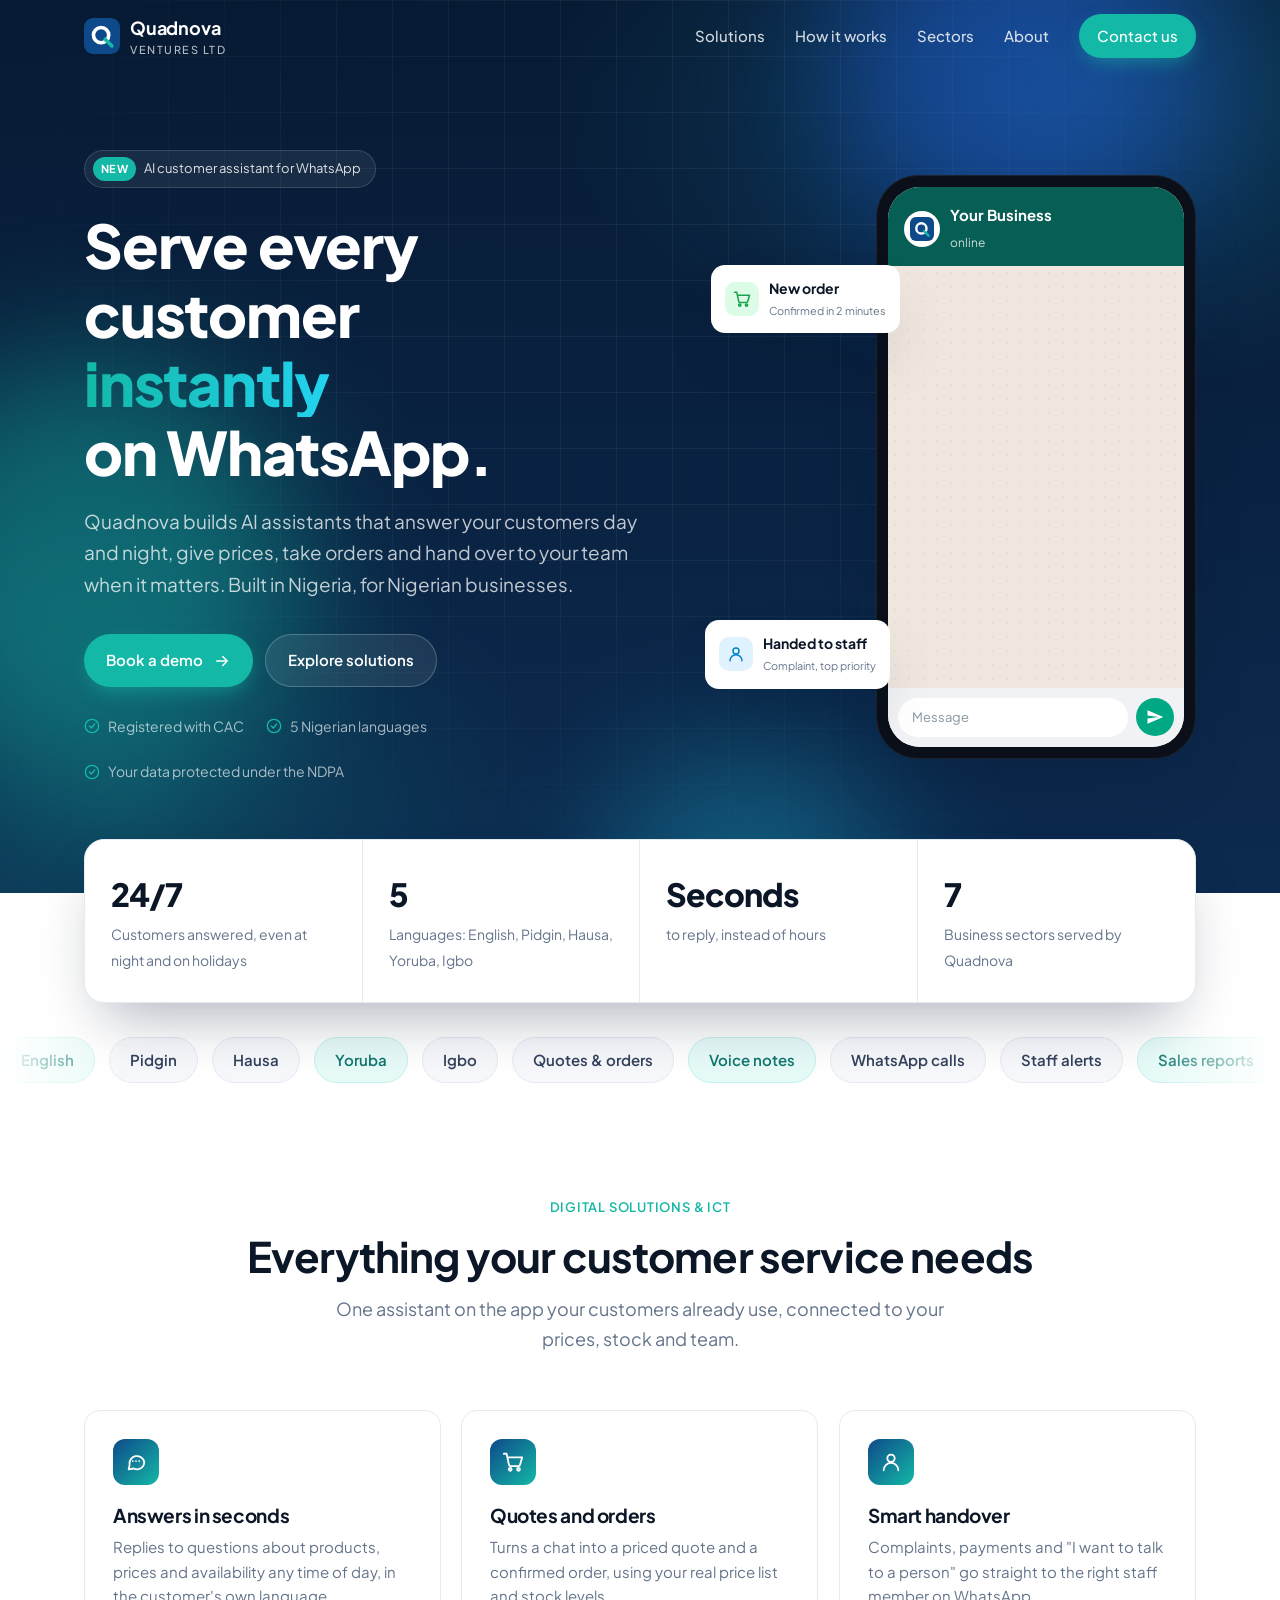
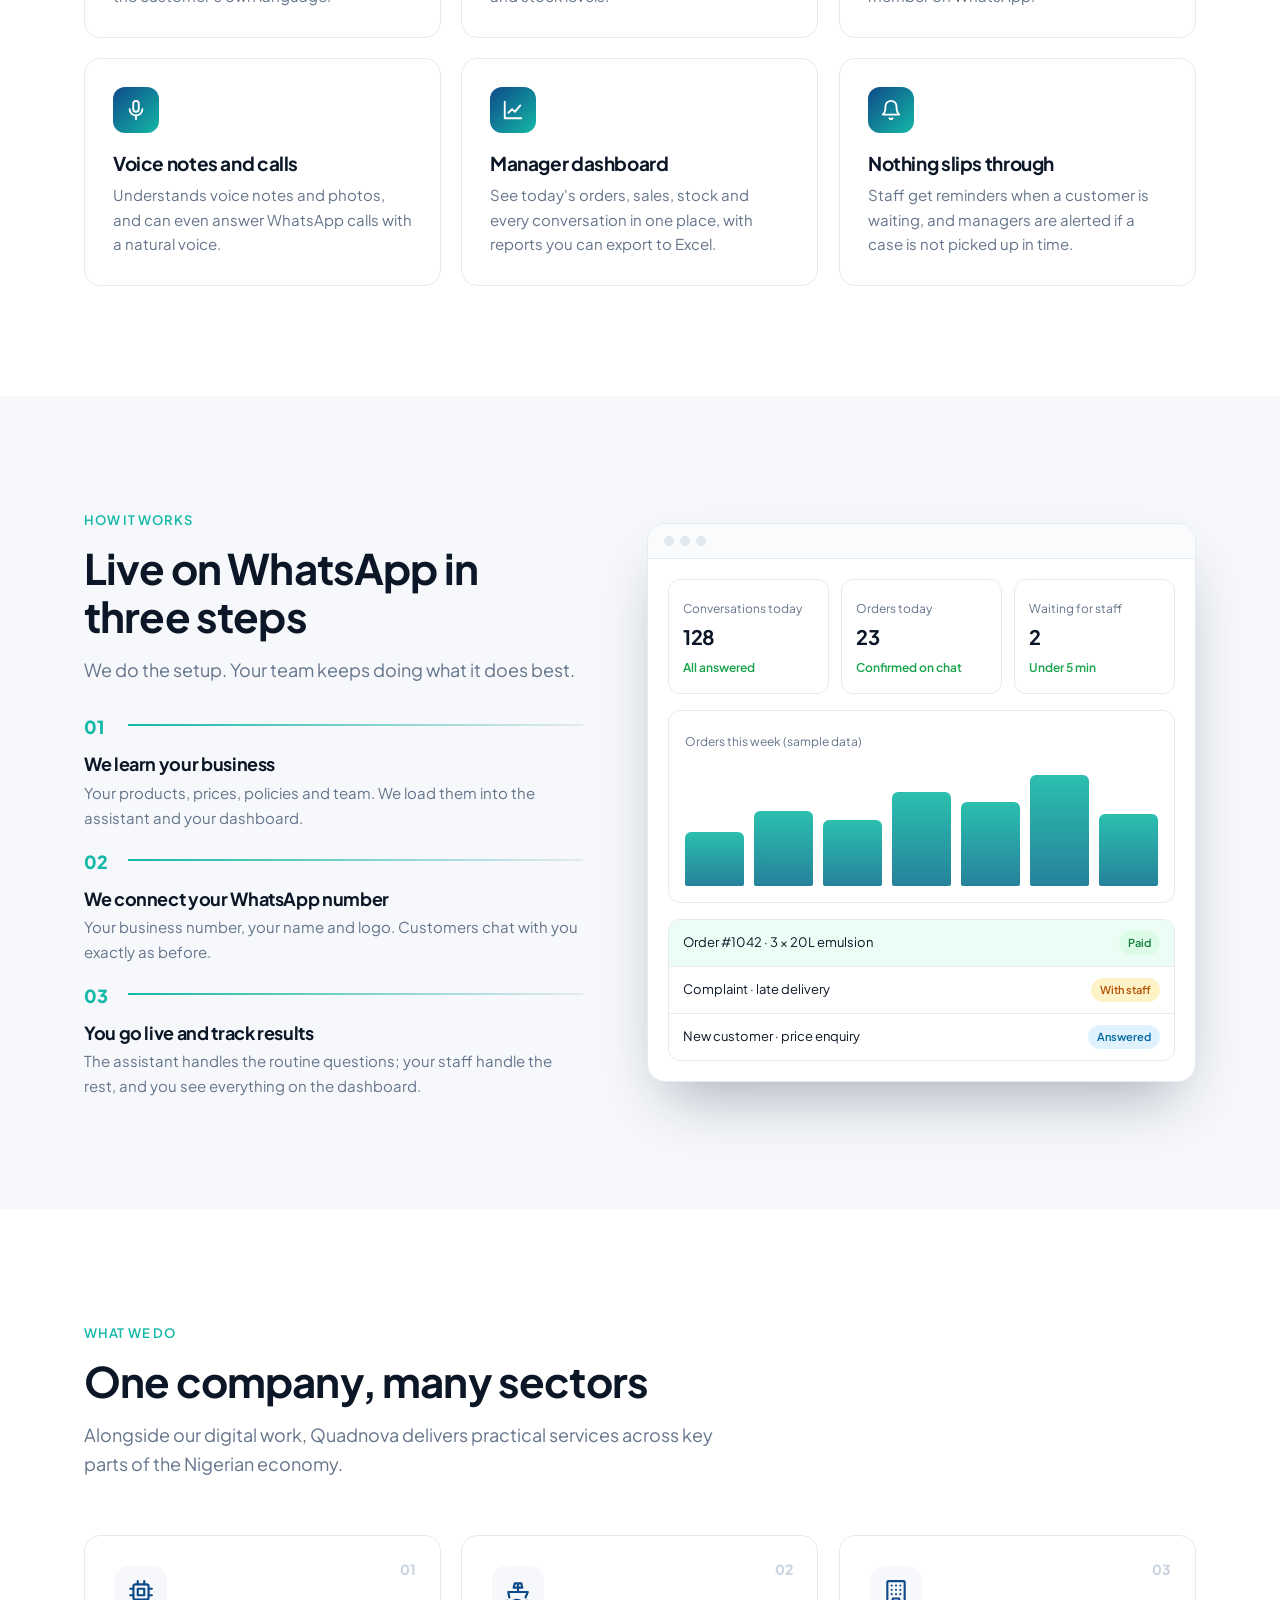
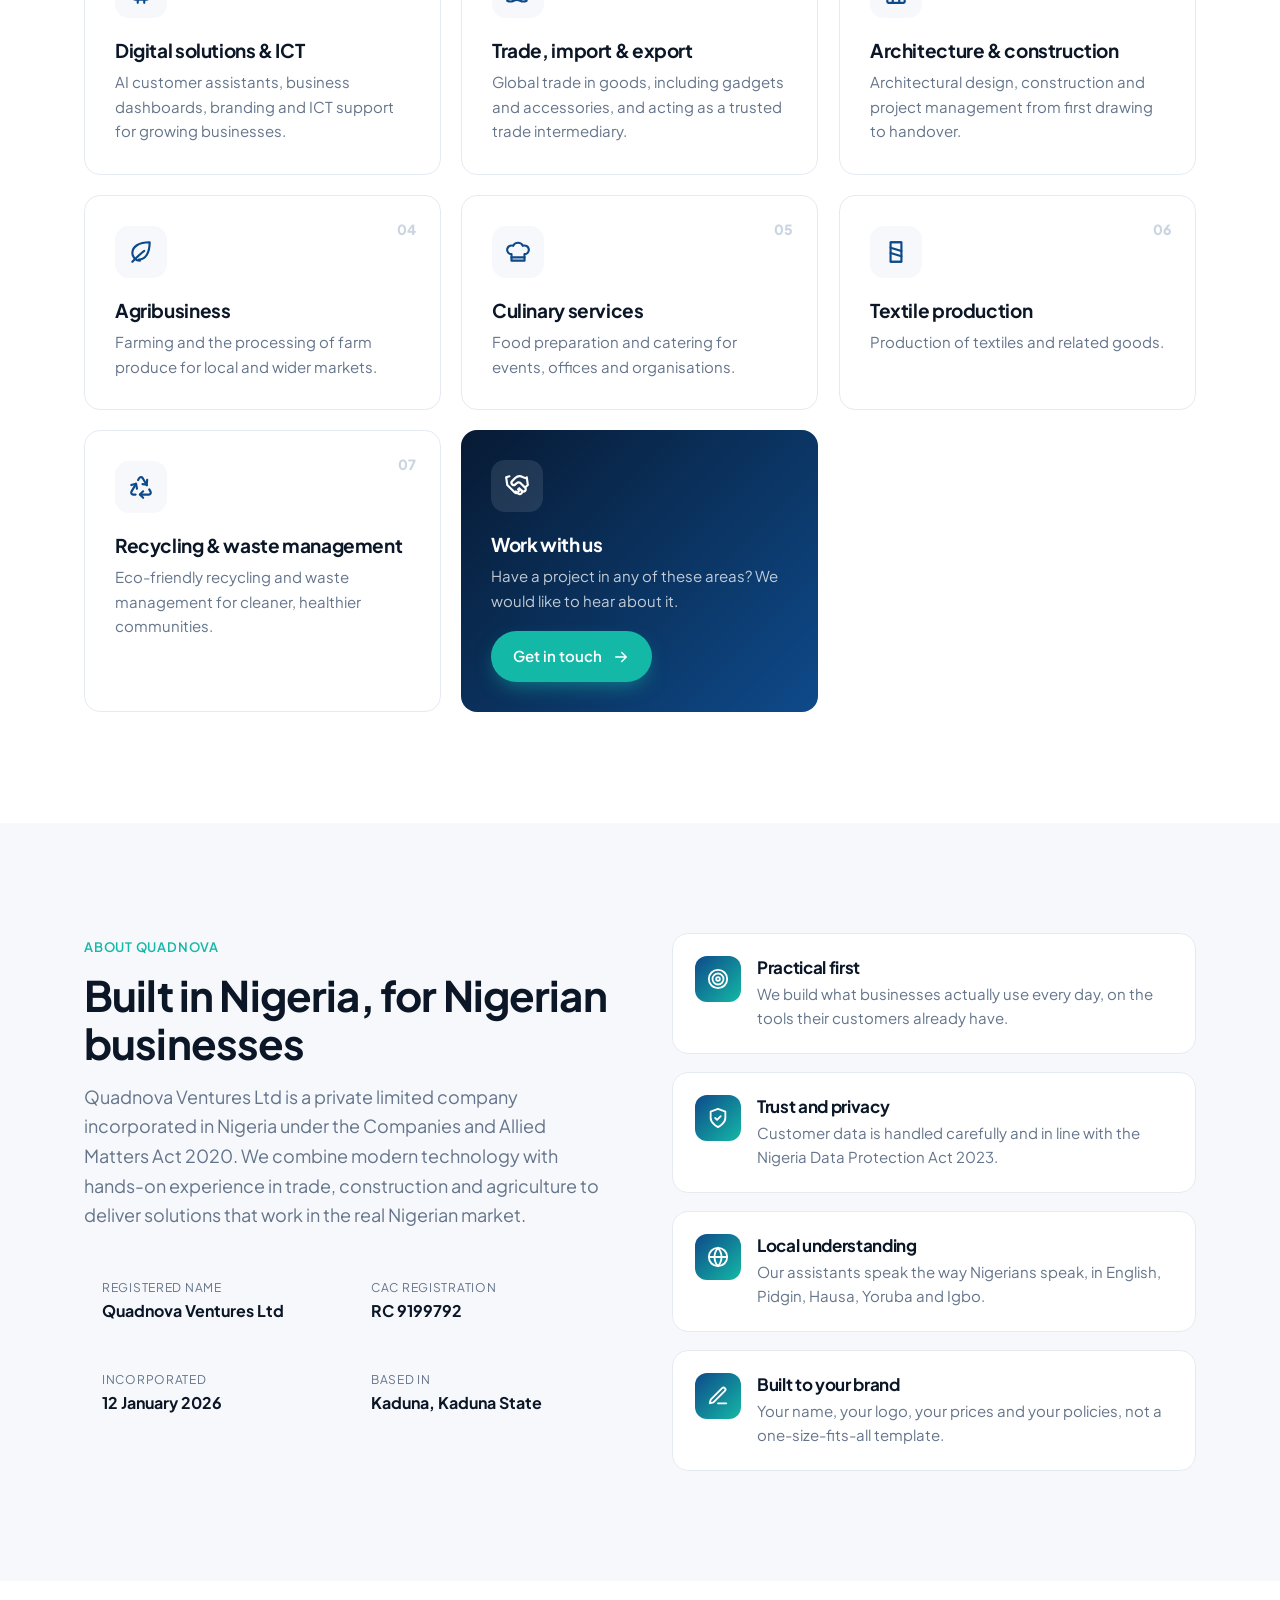
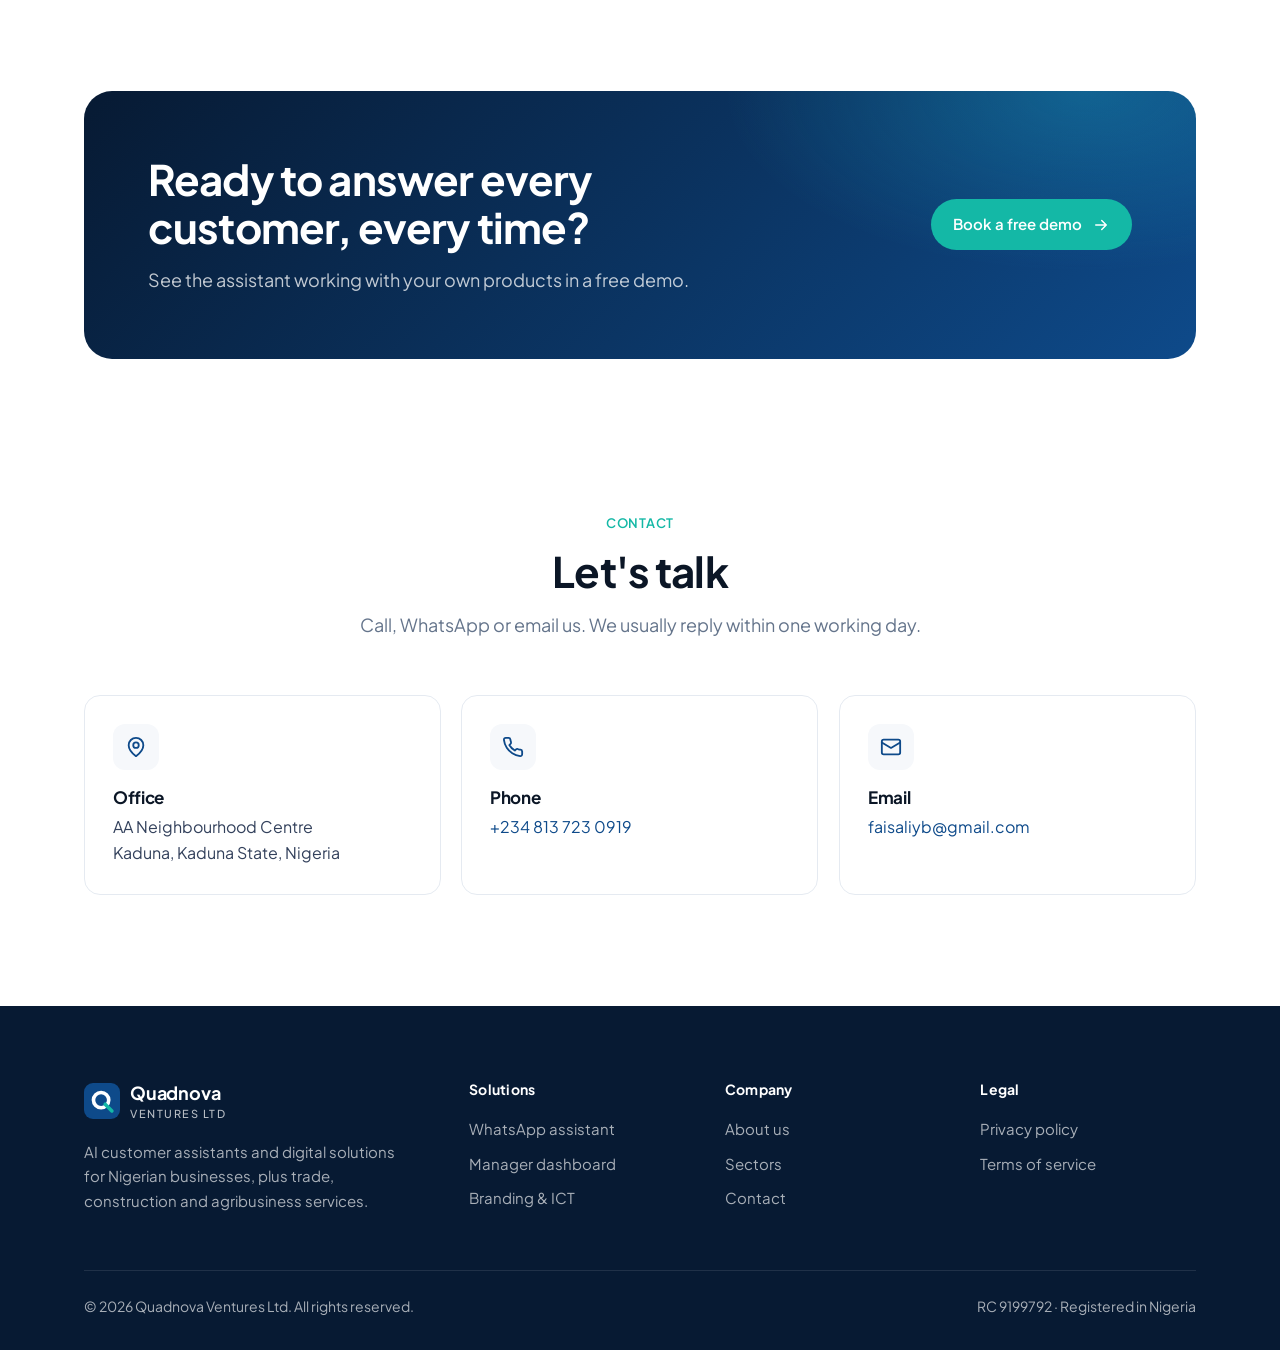
==== index.html @ 6da67bb3 "Launch the Quadnova Ventures Ltd website Home page with the WhatsApp assistant up front and all seve" ====
<!doctype html>
<html lang="en" class="no-js">
<head>
<meta charset="utf-8">
<meta name="viewport" content="width=device-width, initial-scale=1">
<title>Quadnova Ventures Ltd · Digital solutions, trade and construction in Nigeria</title>
<meta name="description" content="Quadnova Ventures Ltd (RC 9199792) builds AI WhatsApp customer assistants and digital tools for Nigerian businesses, and delivers trade, construction, agribusiness and recycling services.">
<meta property="og:title" content="Quadnova Ventures Ltd">
<meta property="og:description" content="AI WhatsApp customer assistants and digital solutions for Nigerian businesses.">
<meta name="theme-color" content="#071a33">
<link rel="canonical" href="https://quadnova.space/">
<meta property="og:url" content="https://quadnova.space/">
<meta property="og:type" content="website">
<link rel="icon" href="data:image/svg+xml,%3Csvg xmlns='http://www.w3.org/2000/svg' viewBox='0 0 40 40'%3E%3Crect width='40' height='40' rx='10' fill='%230e4a8a'/%3E%3Ccircle cx='19' cy='19' r='8.5' fill='none' stroke='white' stroke-width='4'/%3E%3Cpath d='M23.5 23.5 31 31' stroke='%2314b8a6' stroke-width='4' stroke-linecap='round'/%3E%3C/svg%3E">
<link rel="preconnect" href="https://fonts.googleapis.com">
<link rel="preconnect" href="https://fonts.gstatic.com" crossorigin>
<link href="https://fonts.googleapis.com/css2?family=Plus+Jakarta+Sans:wght@400;500;600;700;800&display=swap" rel="stylesheet">
<link rel="stylesheet" href="styles.css">
</head>
<body>

<!-- Icon set (stroke icons) -->
<svg width="0" height="0" style="position:absolute" aria-hidden="true">
  <symbol id="i-check" viewBox="0 0 24 24" fill="none" stroke="currentColor" stroke-width="2" stroke-linecap="round" stroke-linejoin="round"><circle cx="12" cy="12" r="10"/><path d="m8 12 3 3 5-6"/></symbol>
  <symbol id="i-arrow" viewBox="0 0 24 24" fill="none" stroke="currentColor" stroke-width="2" stroke-linecap="round" stroke-linejoin="round"><path d="M5 12h14M13 6l6 6-6 6"/></symbol>
  <symbol id="i-chat" viewBox="0 0 24 24" fill="none" stroke="currentColor" stroke-width="2" stroke-linecap="round" stroke-linejoin="round"><path d="M21 12a8 8 0 0 1-11.6 7.1L4 20l1-4.6A8 8 0 1 1 21 12Z"/><path d="M8.5 11h.01M12 11h.01M15.5 11h.01"/></symbol>
  <symbol id="i-globe" viewBox="0 0 24 24" fill="none" stroke="currentColor" stroke-width="2" stroke-linecap="round" stroke-linejoin="round"><circle cx="12" cy="12" r="10"/><path d="M2 12h20M12 2a15 15 0 0 1 0 20M12 2a15 15 0 0 0 0 20"/></symbol>
  <symbol id="i-cart" viewBox="0 0 24 24" fill="none" stroke="currentColor" stroke-width="2" stroke-linecap="round" stroke-linejoin="round"><circle cx="9" cy="20" r="1.5"/><circle cx="18" cy="20" r="1.5"/><path d="M2 3h3l2.7 12.4a1.5 1.5 0 0 0 1.5 1.1h8.9a1.5 1.5 0 0 0 1.5-1.1L22 7H6"/></symbol>
  <symbol id="i-user" viewBox="0 0 24 24" fill="none" stroke="currentColor" stroke-width="2" stroke-linecap="round" stroke-linejoin="round"><circle cx="12" cy="8" r="4"/><path d="M4 21a8 8 0 0 1 16 0"/></symbol>
  <symbol id="i-mic" viewBox="0 0 24 24" fill="none" stroke="currentColor" stroke-width="2" stroke-linecap="round" stroke-linejoin="round"><rect x="9" y="2" width="6" height="12" rx="3"/><path d="M5 11a7 7 0 0 0 14 0M12 18v4"/></symbol>
  <symbol id="i-chart" viewBox="0 0 24 24" fill="none" stroke="currentColor" stroke-width="2" stroke-linecap="round" stroke-linejoin="round"><path d="M3 3v18h18"/><path d="M7 15l4-4 3 3 6-7"/></symbol>
  <symbol id="i-bell" viewBox="0 0 24 24" fill="none" stroke="currentColor" stroke-width="2" stroke-linecap="round" stroke-linejoin="round"><path d="M6 8a6 6 0 1 1 12 0c0 7 3 9 3 9H3s3-2 3-9"/><path d="M10.3 21a1.9 1.9 0 0 0 3.4 0"/></symbol>
  <symbol id="i-shield" viewBox="0 0 24 24" fill="none" stroke="currentColor" stroke-width="2" stroke-linecap="round" stroke-linejoin="round"><path d="M12 22s8-4 8-10V5l-8-3-8 3v7c0 6 8 10 8 10Z"/><path d="m9 12 2 2 4-4"/></symbol>
  <symbol id="i-pen" viewBox="0 0 24 24" fill="none" stroke="currentColor" stroke-width="2" stroke-linecap="round" stroke-linejoin="round"><path d="M12 20h9"/><path d="M16.5 3.5a2.1 2.1 0 0 1 3 3L7 19l-4 1 1-4Z"/></symbol>
  <symbol id="i-cpu" viewBox="0 0 24 24" fill="none" stroke="currentColor" stroke-width="2" stroke-linecap="round" stroke-linejoin="round"><rect x="5" y="5" width="14" height="14" rx="2"/><rect x="9" y="9" width="6" height="6"/><path d="M9 2v3M15 2v3M9 19v3M15 19v3M2 9h3M2 15h3M19 9h3M19 15h3"/></symbol>
  <symbol id="i-ship" viewBox="0 0 24 24" fill="none" stroke="currentColor" stroke-width="2" stroke-linecap="round" stroke-linejoin="round"><path d="M2 20c2 1 4 1 6 0s4-1 6 0 4 1 6 0"/><path d="M4 17 3 12h18l-2 5"/><path d="M12 12V4M8 8h8l-1-4H9Z"/></symbol>
  <symbol id="i-building" viewBox="0 0 24 24" fill="none" stroke="currentColor" stroke-width="2" stroke-linecap="round" stroke-linejoin="round"><rect x="4" y="2" width="16" height="20" rx="1"/><path d="M9 22v-4h6v4M8 6h.01M12 6h.01M16 6h.01M8 10h.01M12 10h.01M16 10h.01M8 14h.01M12 14h.01M16 14h.01"/></symbol>
  <symbol id="i-leaf" viewBox="0 0 24 24" fill="none" stroke="currentColor" stroke-width="2" stroke-linecap="round" stroke-linejoin="round"><path d="M11 20A7 7 0 0 1 4 13c0-6 6-10 16-10 0 10-4 16-10 16"/><path d="M4 21c4-4 7-7 11-10"/></symbol>
  <symbol id="i-chef" viewBox="0 0 24 24" fill="none" stroke="currentColor" stroke-width="2" stroke-linecap="round" stroke-linejoin="round"><path d="M6 14a4 4 0 1 1 1.5-7.7 5 5 0 0 1 9 0A4 4 0 1 1 18 14v6H6Z"/><path d="M6 17h12"/></symbol>
  <symbol id="i-thread" viewBox="0 0 24 24" fill="none" stroke="currentColor" stroke-width="2" stroke-linecap="round" stroke-linejoin="round"><path d="M7 3h10M7 21h10"/><rect x="7" y="3" width="10" height="18" rx="1"/><path d="M7 8l10 3M7 13l10 3"/></symbol>
  <symbol id="i-recycle" viewBox="0 0 24 24" fill="none" stroke="currentColor" stroke-width="2" stroke-linecap="round" stroke-linejoin="round"><path d="M7 19H4.8a1.8 1.8 0 0 1-1.6-2.7L7.4 9"/><path d="M11 19h8.2a1.8 1.8 0 0 0 1.6-2.7l-1.2-2.1"/><path d="m14 16-3 3 3 3"/><path d="M8.3 13.6 7.4 9 3 10.2"/><path d="m9.3 5.6 1.1-1.9a1.8 1.8 0 0 1 3.1 0l3.9 6.7"/><path d="m13.4 9.4 3.9.4.4-4.4"/></symbol>
  <symbol id="i-pin" viewBox="0 0 24 24" fill="none" stroke="currentColor" stroke-width="2" stroke-linecap="round" stroke-linejoin="round"><path d="M20 10c0 6-8 12-8 12s-8-6-8-12a8 8 0 0 1 16 0Z"/><circle cx="12" cy="10" r="3"/></symbol>
  <symbol id="i-phone" viewBox="0 0 24 24" fill="none" stroke="currentColor" stroke-width="2" stroke-linecap="round" stroke-linejoin="round"><path d="M22 16.9v3a2 2 0 0 1-2.2 2 19.8 19.8 0 0 1-8.6-3.1 19.5 19.5 0 0 1-6-6A19.8 19.8 0 0 1 2.1 4.2 2 2 0 0 1 4.1 2h3a2 2 0 0 1 2 1.7c.1 1 .4 1.9.7 2.8a2 2 0 0 1-.5 2.1L8 9.9a16 16 0 0 0 6 6l1.3-1.3a2 2 0 0 1 2.1-.4c.9.3 1.8.6 2.8.7a2 2 0 0 1 1.7 2Z"/></symbol>
  <symbol id="i-mail" viewBox="0 0 24 24" fill="none" stroke="currentColor" stroke-width="2" stroke-linecap="round" stroke-linejoin="round"><rect x="2" y="4" width="20" height="16" rx="2"/><path d="m22 7-10 6L2 7"/></symbol>
  <symbol id="i-send" viewBox="0 0 24 24" fill="currentColor"><path d="M2 21 23 12 2 3v7l15 2-15 2Z"/></symbol>
  <symbol id="i-handshake" viewBox="0 0 24 24" fill="none" stroke="currentColor" stroke-width="2" stroke-linecap="round" stroke-linejoin="round"><path d="m11 17 2 2a1 1 0 1 0 3-3"/><path d="m14 14 2.5 2.5a1 1 0 1 0 3-3l-3.9-3.9a3 3 0 0 0-4.2 0l-.9.9a1 1 0 1 1-3-3l2.8-2.8a5.8 5.8 0 0 1 7.1-.9l.5.3a4 4 0 0 0 2.8.5L21 4l1 7-2 2"/><path d="M5 3 2 4l1 7 7 7a1 1 0 1 0 3-3"/></symbol>
  <symbol id="i-target" viewBox="0 0 24 24" fill="none" stroke="currentColor" stroke-width="2" stroke-linecap="round" stroke-linejoin="round"><circle cx="12" cy="12" r="10"/><circle cx="12" cy="12" r="6"/><circle cx="12" cy="12" r="2"/></symbol>
  <symbol id="i-menu" viewBox="0 0 24 24" fill="none" stroke="currentColor" stroke-width="2" stroke-linecap="round"><path d="M4 7h16M4 12h16M4 17h16"/></symbol>
  <symbol id="logo" viewBox="0 0 40 40"><rect width="40" height="40" rx="10" fill="#0e4a8a"/><circle cx="19" cy="19" r="8.5" fill="none" stroke="#fff" stroke-width="4"/><path d="M23.5 23.5 31 31" stroke="#14b8a6" stroke-width="4" stroke-linecap="round"/></symbol>
</svg>

<div class="progress" aria-hidden="true"></div>

<header class="site-header" id="top">
  <div class="wrap nav">
    <a class="logo" href="#top" aria-label="Quadnova Ventures Ltd, home">
      <svg><use href="#logo"/></svg>
      <span>Quadnova<small>Ventures Ltd</small></span>
    </a>
    <button class="burger" aria-label="Open menu" aria-expanded="false"><svg width="24" height="24"><use href="#i-menu"/></svg></button>
    <ul class="menu">
      <li><a href="#solutions">Solutions</a></li>
      <li><a href="#how">How it works</a></li>
      <li><a href="#sectors">Sectors</a></li>
      <li><a href="#about">About</a></li>
      <li><a class="btn btn-primary" href="#contact">Contact us</a></li>
    </ul>
  </div>
</header>

<section class="hero">
  <div class="blobs" aria-hidden="true"><i class="b1"></i><i class="b2"></i><i class="b3"></i></div>
  <div class="wrap hero-grid">
    <div>
      <span class="pill"><b>NEW</b> AI customer assistant for WhatsApp</span>
      <h1 class="hero-title">Serve every customer <span class="rotator" data-words="instantly|day and night|in Hausa|in Pidgin|in Yoruba|in Igbo"><span class="grad">instantly</span></span> on WhatsApp.</h1>
      <p class="sub">Quadnova builds AI assistants that answer your customers day and night, give prices, take orders and hand over to your team when it matters. Built in Nigeria, for Nigerian businesses.</p>
      <div class="hero-cta">
        <a class="btn btn-primary" href="#contact">Book a demo <svg><use href="#i-arrow"/></svg></a>
        <a class="btn btn-light" href="#solutions">Explore solutions</a>
      </div>
      <div class="hero-note">
        <span><svg><use href="#i-check"/></svg>Registered with CAC</span>
        <span><svg><use href="#i-check"/></svg>5 Nigerian languages</span>
        <span><svg><use href="#i-check"/></svg>Your data protected under the NDPA</span>
      </div>
    </div>

    <div style="position:relative">
      <div class="float-card fc-1"><span class="ic"><svg><use href="#i-cart"/></svg></span><span><b>New order</b><small>Confirmed in 2 minutes</small></span></div>
      <div class="float-card fc-2"><span class="ic"><svg><use href="#i-user"/></svg></span><span><b>Handed to staff</b><small>Complaint, top priority</small></span></div>
      <div class="phone" aria-label="Example WhatsApp conversation with the assistant">
        <div class="phone-screen">
          <div class="wa-top">
            <span class="av"><svg><use href="#logo"/></svg></span>
            <span><b>Your Business</b><small>online</small></span>
          </div>
          <div class="wa-body" id="chat">
            <div class="msg in" style="animation-delay:.3s">Good afternoon. Do you have the 20-litre emulsion in white?<time>14:02</time></div>
            <div class="msg out" style="animation-delay:1.3s">Good afternoon! 👋 Yes, the 20-litre white emulsion is in stock. Would you like a quote with delivery?<time>14:02</time></div>
            <div class="msg in" style="animation-delay:2.4s">Yes, 3 buckets to Zaria<time>14:03</time></div>
            <div class="msg out" style="animation-delay:3.5s">Here's your quote for 3 × 20L white emulsion with delivery to Zaria. Reply <b>ORDER</b> to confirm. ✅<time>14:03</time></div>
            <div class="msg in" style="animation-delay:4.6s">ORDER<time>14:04</time></div>
            <div class="msg out typing" style="animation-delay:5.4s"><i></i><i></i><i></i></div>
          </div>
          <div class="wa-input"><div>Message</div><span><svg><use href="#i-send"/></svg></span></div>
        </div>
      </div>
    </div>
  </div>
</section>

<div class="stats">
  <div class="wrap">
    <div class="stats-grid reveal">
      <div class="stat"><b><span data-count="24">24</span>/7</b><span>Customers answered, even at night and on holidays</span></div>
      <div class="stat"><b><span data-count="5">5</span></b><span>Languages: English, Pidgin, Hausa, Yoruba, Igbo</span></div>
      <div class="stat"><b>Seconds</b><span>to reply, instead of hours</span></div>
      <div class="stat"><b><span data-count="7">7</span></b><span>Business sectors served by Quadnova</span></div>
    </div>
  </div>
</div>

<div class="marquee" aria-hidden="true"><div class="track">
  <span>English</span><span>Pidgin</span><span>Hausa</span><span>Yoruba</span><span>Igbo</span><span>Quotes &amp; orders</span><span>Voice notes</span><span>WhatsApp calls</span><span>Staff alerts</span><span>Sales reports</span>
  <span>English</span><span>Pidgin</span><span>Hausa</span><span>Yoruba</span><span>Igbo</span><span>Quotes &amp; orders</span><span>Voice notes</span><span>WhatsApp calls</span><span>Staff alerts</span><span>Sales reports</span>
</div></div>

<section id="solutions">
  <div class="wrap">
    <div class="section-head center reveal">
      <span class="eyebrow">Digital solutions &amp; ICT</span>
      <h2>Everything your customer service needs</h2>
      <p class="lead">One assistant on the app your customers already use, connected to your prices, stock and team.</p>
    </div>
    <div class="product-grid">
      <div class="feature reveal"><div class="ficon"><svg><use href="#i-chat"/></svg></div><h3>Answers in seconds</h3><p>Replies to questions about products, prices and availability any time of day, in the customer's own language.</p></div>
      <div class="feature reveal"><div class="ficon"><svg><use href="#i-cart"/></svg></div><h3>Quotes and orders</h3><p>Turns a chat into a priced quote and a confirmed order, using your real price list and stock levels.</p></div>
      <div class="feature reveal"><div class="ficon"><svg><use href="#i-user"/></svg></div><h3>Smart handover</h3><p>Complaints, payments and "I want to talk to a person" go straight to the right staff member on WhatsApp.</p></div>
      <div class="feature reveal"><div class="ficon"><svg><use href="#i-mic"/></svg></div><h3>Voice notes and calls</h3><p>Understands voice notes and photos, and can even answer WhatsApp calls with a natural voice.</p></div>
      <div class="feature reveal"><div class="ficon"><svg><use href="#i-chart"/></svg></div><h3>Manager dashboard</h3><p>See today's orders, sales, stock and every conversation in one place, with reports you can export to Excel.</p></div>
      <div class="feature reveal"><div class="ficon"><svg><use href="#i-bell"/></svg></div><h3>Nothing slips through</h3><p>Staff get reminders when a customer is waiting, and managers are alerted if a case is not picked up in time.</p></div>
    </div>
  </div>
</section>

<section id="how" class="soft">
  <div class="wrap split">
    <div class="reveal from-left">
      <span class="eyebrow">How it works</span>
      <h2>Live on WhatsApp in three steps</h2>
      <p class="lead">We do the setup. Your team keeps doing what it does best.</p>
      <div class="steps" style="grid-template-columns:1fr;margin-top:40px">
        <div class="step reveal"><h3>We learn your business</h3><p>Your products, prices, policies and team. We load them into the assistant and your dashboard.</p></div>
        <div class="step reveal"><h3>We connect your WhatsApp number</h3><p>Your business number, your name and logo. Customers chat with you exactly as before.</p></div>
        <div class="step reveal"><h3>You go live and track results</h3><p>The assistant handles the routine questions; your staff handle the rest, and you see everything on the dashboard.</p></div>
      </div>
    </div>
    <div class="dash reveal from-right" aria-label="Example of the manager dashboard">
      <div class="dash-bar"><i></i><i></i><i></i></div>
      <div class="dash-body">
        <div class="kpis">
          <div class="kpi"><small>Conversations today</small><b data-count="128">128</b><em>All answered</em></div>
          <div class="kpi"><small>Orders today</small><b data-count="23">23</b><em>Confirmed on chat</em></div>
          <div class="kpi"><small>Waiting for staff</small><b>2</b><em>Under 5 min</em></div>
        </div>
        <div class="chart">
          <small>Orders this week (sample data)</small>
          <div class="bars"><i style="height:45%"></i><i style="height:62%"></i><i style="height:55%"></i><i style="height:78%"></i><i style="height:70%"></i><i style="height:92%"></i><i style="height:60%"></i></div>
        </div>
        <div class="rows">
          <div class="row"><span>Order #1042 · 3 × 20L emulsion</span><span class="tag ok">Paid</span></div>
          <div class="row"><span>Complaint · late delivery</span><span class="tag wait">With staff</span></div>
          <div class="row"><span>New customer · price enquiry</span><span class="tag new">Answered</span></div>
        </div>
      </div>
    </div>
  </div>
</section>

<section id="sectors">
  <div class="wrap">
    <div class="section-head reveal">
      <span class="eyebrow">What we do</span>
      <h2>One company, many sectors</h2>
      <p class="lead">Alongside our digital work, Quadnova delivers practical services across key parts of the Nigerian economy.</p>
    </div>
    <div class="sectors">
      <div class="sector reveal"><span class="num">01</span><div class="sicon"><svg><use href="#i-cpu"/></svg></div><h3>Digital solutions &amp; ICT</h3><p>AI customer assistants, business dashboards, branding and ICT support for growing businesses.</p></div>
      <div class="sector reveal"><span class="num">02</span><div class="sicon"><svg><use href="#i-ship"/></svg></div><h3>Trade, import &amp; export</h3><p>Global trade in goods, including gadgets and accessories, and acting as a trusted trade intermediary.</p></div>
      <div class="sector reveal"><span class="num">03</span><div class="sicon"><svg><use href="#i-building"/></svg></div><h3>Architecture &amp; construction</h3><p>Architectural design, construction and project management from first drawing to handover.</p></div>
      <div class="sector reveal"><span class="num">04</span><div class="sicon"><svg><use href="#i-leaf"/></svg></div><h3>Agribusiness</h3><p>Farming and the processing of farm produce for local and wider markets.</p></div>
      <div class="sector reveal"><span class="num">05</span><div class="sicon"><svg><use href="#i-chef"/></svg></div><h3>Culinary services</h3><p>Food preparation and catering for events, offices and organisations.</p></div>
      <div class="sector reveal"><span class="num">06</span><div class="sicon"><svg><use href="#i-thread"/></svg></div><h3>Textile production</h3><p>Production of textiles and related goods.</p></div>
      <div class="sector reveal"><span class="num">07</span><div class="sicon"><svg><use href="#i-recycle"/></svg></div><h3>Recycling &amp; waste management</h3><p>Eco-friendly recycling and waste management for cleaner, healthier communities.</p></div>
      <div class="sector reveal" style="background:linear-gradient(135deg,var(--navy),var(--brand));color:#fff;border:0">
        <div class="sicon" style="background:rgba(255,255,255,.1);color:#fff"><svg><use href="#i-handshake"/></svg></div>
        <h3>Work with us</h3><p style="color:rgba(255,255,255,.75)">Have a project in any of these areas? We would like to hear about it.</p>
        <a class="btn btn-primary" href="#contact" style="margin-top:18px">Get in touch <svg><use href="#i-arrow"/></svg></a>
      </div>
    </div>
  </div>
</section>

<section id="about" class="soft">
  <div class="wrap about-grid">
    <div class="reveal from-left">
      <span class="eyebrow">About Quadnova</span>
      <h2>Built in Nigeria, for Nigerian businesses</h2>
      <p class="lead">Quadnova Ventures Ltd is a private limited company incorporated in Nigeria under the Companies and Allied Matters Act 2020. We combine modern technology with hands-on experience in trade, construction and agriculture to deliver solutions that work in the real Nigerian market.</p>
      <div class="facts">
        <div class="fact"><small>Registered name</small><b>Quadnova Ventures Ltd</b></div>
        <div class="fact"><small>CAC registration</small><b>RC 9199792</b></div>
        <div class="fact"><small>Incorporated</small><b>12 January 2026</b></div>
        <div class="fact"><small>Based in</small><b>Kaduna, Kaduna State</b></div>
      </div>
    </div>
    <div class="values">
      <div class="value reveal"><div class="ficon"><svg><use href="#i-target"/></svg></div><div><h3>Practical first</h3><p>We build what businesses actually use every day, on the tools their customers already have.</p></div></div>
      <div class="value reveal"><div class="ficon"><svg><use href="#i-shield"/></svg></div><div><h3>Trust and privacy</h3><p>Customer data is handled carefully and in line with the Nigeria Data Protection Act 2023.</p></div></div>
      <div class="value reveal"><div class="ficon"><svg><use href="#i-globe"/></svg></div><div><h3>Local understanding</h3><p>Our assistants speak the way Nigerians speak, in English, Pidgin, Hausa, Yoruba and Igbo.</p></div></div>
      <div class="value reveal"><div class="ficon"><svg><use href="#i-pen"/></svg></div><div><h3>Built to your brand</h3><p>Your name, your logo, your prices and your policies, not a one-size-fits-all template.</p></div></div>
    </div>
  </div>
</section>

<section style="padding-bottom:40px">
  <div class="wrap">
    <div class="cta reveal zoom">
      <div>
        <h2>Ready to answer every customer, every time?</h2>
        <p>See the assistant working with your own products in a free demo.</p>
      </div>
      <div class="actions">
        <a class="btn btn-primary" href="#contact">Book a free demo <svg><use href="#i-arrow"/></svg></a>
      </div>
    </div>
  </div>
</section>

<section id="contact">
  <div class="wrap">
    <div class="section-head center reveal">
      <span class="eyebrow">Contact</span>
      <h2>Let's talk</h2>
      <p class="lead">Call, WhatsApp or email us. We usually reply within one working day.</p>
    </div>
    <div class="contact-grid">
      <div class="ccard reveal"><div class="sicon"><svg><use href="#i-pin"/></svg></div><h3>Office</h3><p>AA Neighbourhood Centre<br>Kaduna, Kaduna State, Nigeria</p></div>
      <div class="ccard reveal"><div class="sicon"><svg><use href="#i-phone"/></svg></div><h3>Phone</h3><p><a href="tel:+2348137230919">+234 813 723 0919</a></p></div>
      <div class="ccard reveal"><div class="sicon"><svg><use href="#i-mail"/></svg></div><h3>Email</h3><p><a href="mailto:faisaliyb@gmail.com">faisaliyb@gmail.com</a></p></div>
    </div>
  </div>
</section>

<footer class="site-footer">
  <div class="wrap">
    <div class="foot-grid">
      <div>
        <a class="logo" href="#top"><svg><use href="#logo"/></svg><span>Quadnova<small>Ventures Ltd</small></span></a>
        <p>AI customer assistants and digital solutions for Nigerian businesses, plus trade, construction and agribusiness services.</p>
      </div>
      <div>
        <h4>Solutions</h4>
        <ul><li><a href="#solutions">WhatsApp assistant</a></li><li><a href="#how">Manager dashboard</a></li><li><a href="#sectors">Branding &amp; ICT</a></li></ul>
      </div>
      <div>
        <h4>Company</h4>
        <ul><li><a href="#about">About us</a></li><li><a href="#sectors">Sectors</a></li><li><a href="#contact">Contact</a></li></ul>
      </div>
      <div>
        <h4>Legal</h4>
        <ul><li><a href="privacy.html">Privacy policy</a></li><li><a href="terms.html">Terms of service</a></li></ul>
      </div>
    </div>
    <div class="foot-bottom">
      <span>© 2026 Quadnova Ventures Ltd. All rights reserved.</span>
      <span>RC 9199792 · Registered in Nigeria</span>
    </div>
  </div>
</footer>

<script src="site.js"></script>
</body>
</html>
---- styles.css ----
/* Quadnova Ventures Ltd: site styles */
:root {
  --ink: #0b1626;
  --ink-2: #33415c;
  --muted: #64748b;
  --line: #e5eaf1;
  --bg: #ffffff;
  --soft: #f6f8fb;
  --navy: #071a33;
  --navy-2: #0c2a4f;
  --brand: #0e4a8a;
  --accent: #14b8a6;
  --accent-2: #22d3ee;
  --wa: #25d366;
  --radius: 16px;
  --shadow: 0 1px 2px rgba(11,22,38,.04), 0 8px 24px rgba(11,22,38,.06);
  --shadow-lg: 0 30px 60px -20px rgba(7,26,51,.35);
}
* { box-sizing: border-box; }
html { scroll-behavior: smooth; }
html, body { overflow-x: clip; }
body {
  margin: 0; background: var(--bg); color: var(--ink);
  font-family: "Plus Jakarta Sans", -apple-system, "Segoe UI", Roboto, Helvetica, Arial, sans-serif;
  font-size: 16px; line-height: 1.65; -webkit-font-smoothing: antialiased;
}
img, svg { display: block; }
a { color: var(--brand); text-decoration: none; }
.wrap { max-width: 1160px; margin: 0 auto; padding: 0 24px; }
.eyebrow {
  display: inline-flex; align-items: center; gap: 8px; font-size: 13px; font-weight: 600;
  letter-spacing: .06em; text-transform: uppercase; color: var(--accent);
}
h1, h2, h3 { letter-spacing: -0.02em; line-height: 1.15; margin: 0; }
h2 { font-size: clamp(28px, 3.6vw, 42px); margin: 12px 0 14px; }
.lead { color: var(--muted); font-size: 18px; max-width: 640px; margin: 0; }
.center { text-align: center; }
.center .lead { margin: 0 auto; }

/* Buttons */
.btn {
  display: inline-flex; align-items: center; gap: 10px; font-weight: 600; font-size: 15px;
  padding: 13px 22px; border-radius: 999px; transition: transform .15s ease, background .15s ease, box-shadow .15s ease;
  cursor: pointer; border: 0;
}
.btn:hover { transform: translateY(-1px); }
.btn-primary { background: var(--accent); color: #fff; box-shadow: 0 8px 20px -6px rgba(20,184,166,.6); }
.btn-primary:hover { background: #0fa596; }
.btn-light { background: rgba(255,255,255,.08); color: #fff; border: 1px solid rgba(255,255,255,.22); }
.btn-light:hover { background: rgba(255,255,255,.14); }
.btn-dark { background: var(--ink); color: #fff; }
.btn svg { width: 18px; height: 18px; }

/* Header */
.site-header {
  position: fixed; inset: 0 0 auto 0; z-index: 50; transition: background .25s ease, box-shadow .25s ease, border-color .25s ease;
  border-bottom: 1px solid transparent;
}
.site-header.scrolled, .site-header.solid {
  background: rgba(255,255,255,.88); backdrop-filter: saturate(180%) blur(14px); -webkit-backdrop-filter: saturate(180%) blur(14px);
  border-color: var(--line);
}
.nav { display: flex; align-items: center; justify-content: space-between; height: 72px; }
.logo { display: flex; align-items: center; gap: 10px; font-weight: 700; font-size: 18px; color: #fff; letter-spacing: -0.01em; }
.logo small { display: block; font-weight: 500; font-size: 11px; letter-spacing: .14em; text-transform: uppercase; opacity: .7; margin-top: -2px; }
.logo svg { width: 36px; height: 36px; }
.scrolled .logo, .solid .logo { color: var(--ink); }
.menu { display: flex; align-items: center; gap: 30px; list-style: none; margin: 0; padding: 0; }
.menu a { color: rgba(255,255,255,.82); font-size: 15px; font-weight: 500; }
.menu a:hover { color: #fff; }
.scrolled .menu a, .solid .menu a { color: var(--ink-2); }
.scrolled .menu a:hover, .solid .menu a:hover { color: var(--brand); }
.site-header .menu a.btn { color: #fff; padding: 10px 18px; }
.burger { display: none; background: none; border: 0; color: #fff; padding: 8px; cursor: pointer; }
.scrolled .burger, .solid .burger { color: var(--ink); }

/* Hero */
.hero {
  position: relative; overflow: hidden; color: #fff; padding: 150px 0 110px;
  background:
    radial-gradient(900px 500px at 85% 10%, rgba(34,211,238,.18), transparent 60%),
    radial-gradient(700px 500px at 10% 90%, rgba(20,184,166,.20), transparent 60%),
    linear-gradient(180deg, var(--navy) 0%, var(--navy-2) 100%);
}
.hero::before {
  content: ""; position: absolute; inset: 0; pointer-events: none;
  background-image: linear-gradient(rgba(255,255,255,.05) 1px, transparent 1px), linear-gradient(90deg, rgba(255,255,255,.05) 1px, transparent 1px);
  background-size: 56px 56px; mask-image: radial-gradient(ellipse at 50% 30%, #000 30%, transparent 75%);
  -webkit-mask-image: radial-gradient(ellipse at 50% 30%, #000 30%, transparent 75%);
}
.hero-grid { position: relative; display: grid; grid-template-columns: 1.15fr .85fr; gap: 56px; align-items: center; }
.pill {
  display: inline-flex; align-items: center; gap: 8px; padding: 6px 14px 6px 8px; border-radius: 999px;
  background: rgba(255,255,255,.07); border: 1px solid rgba(255,255,255,.14); font-size: 13px; color: rgba(255,255,255,.85);
}
.pill b { background: var(--accent); color: #fff; font-size: 11px; padding: 3px 8px; border-radius: 999px; letter-spacing: .04em; }
.hero h1 { font-size: clamp(34px, 5vw, 60px); margin: 22px 0 20px; font-weight: 800; }
.hero h1 .grad { background: linear-gradient(90deg, var(--accent), var(--accent-2)); -webkit-background-clip: text; background-clip: text; color: transparent; }
.hero p.sub { font-size: 19px; color: rgba(255,255,255,.75); max-width: 560px; margin: 0 0 34px; }
.hero-cta { display: flex; gap: 12px; flex-wrap: wrap; }
.hero-note { margin-top: 28px; display: flex; gap: 22px; flex-wrap: wrap; font-size: 14px; color: rgba(255,255,255,.65); }
.hero-note span { display: inline-flex; align-items: center; gap: 8px; }
.hero-note svg { width: 16px; height: 16px; color: var(--accent); }

/* Phone mockup */
.phone {
  width: 320px; margin-left: auto; border-radius: 42px; padding: 12px; background: #0a0f1a;
  box-shadow: var(--shadow-lg), 0 0 0 1px rgba(255,255,255,.08) inset; position: relative;
}
.phone-screen { border-radius: 32px; overflow: hidden; background: #efe7de; height: 560px; display: flex; flex-direction: column; }
.wa-top { background: #075e54; color: #fff; padding: 16px 16px 12px; display: flex; align-items: center; gap: 10px; }
.wa-top .av { width: 36px; height: 36px; border-radius: 50%; background: #fff; display: grid; place-items: center; }
.wa-top .av svg { width: 24px; height: 24px; }
.wa-top b { display: block; font-size: 15px; }
.wa-top small { font-size: 12px; opacity: .8; }
.wa-body {
  flex: 1; padding: 14px 12px; display: flex; flex-direction: column; gap: 8px; overflow: hidden;
  background-color: #efe7de;
  background-image: radial-gradient(rgba(0,0,0,.035) 1px, transparent 1px); background-size: 14px 14px;
}
.msg {
  max-width: 82%; padding: 8px 11px 6px; border-radius: 10px; font-size: 13.5px; line-height: 1.45; color: #111;
  box-shadow: 0 1px .5px rgba(0,0,0,.13); opacity: 0; transform: translateY(8px); animation: pop .4s ease forwards;
}
.msg time { display: block; text-align: right; font-size: 10.5px; color: #667781; margin-top: 2px; }
.msg.in { background: #fff; align-self: flex-start; border-top-left-radius: 2px; }
.msg.out { background: #d9fdd3; align-self: flex-end; border-top-right-radius: 2px; }
.msg.typing { display: inline-flex; gap: 4px; padding: 12px 14px; }
.msg.typing i { width: 6px; height: 6px; border-radius: 50%; background: #8696a0; animation: blink 1.2s infinite; }
.msg.typing i:nth-child(2) { animation-delay: .2s; } .msg.typing i:nth-child(3) { animation-delay: .4s; }
.wa-input { background: #f0f2f5; padding: 10px; display: flex; gap: 8px; align-items: center; }
.wa-input div { flex: 1; background: #fff; border-radius: 999px; padding: 9px 14px; font-size: 13px; color: #8696a0; }
.wa-input span { width: 38px; height: 38px; border-radius: 50%; background: #00a884; display: grid; place-items: center; }
.wa-input svg { width: 18px; height: 18px; color: #fff; }
@keyframes pop { to { opacity: 1; transform: none; } }
@keyframes blink { 0%, 80%, 100% { opacity: .3; } 40% { opacity: 1; } }
.float-card {
  position: absolute; background: #fff; color: var(--ink); border-radius: 14px; padding: 12px 14px; box-shadow: var(--shadow-lg);
  display: flex; gap: 10px; align-items: center; font-size: 13px; white-space: nowrap; z-index: 3; animation: bob 5s ease-in-out infinite;
}
.float-card .ic { width: 34px; height: 34px; border-radius: 10px; display: grid; place-items: center; }
.float-card .ic svg { width: 18px; height: 18px; }
.float-card b { display: block; font-size: 14px; }
.float-card small { color: var(--muted); }
.fc-1 { right: 296px; top: 90px; } .fc-1 .ic { background: #dcfce7; color: #16a34a; }
.fc-2 { right: 306px; bottom: 70px; animation-delay: -2.5s; } .fc-2 .ic { background: #e0f2fe; color: #0284c7; }
@keyframes bob { 0%,100% { transform: translateY(0); } 50% { transform: translateY(-8px); } }

/* Stats */
.stats { margin-top: -54px; position: relative; z-index: 2; }
.stats-grid {
  display: grid; grid-template-columns: repeat(4, 1fr); background: #fff; border-radius: 20px; box-shadow: var(--shadow-lg);
  border: 1px solid var(--line); overflow: hidden;
}
.stat { padding: 28px 26px; border-right: 1px solid var(--line); }
.stat:last-child { border-right: 0; }
.stat b { display: block; font-size: 32px; font-weight: 800; letter-spacing: -0.03em; color: var(--ink); }
.stat > span { color: var(--muted); font-size: 14px; }

/* Sections */
section { padding: 110px 0; }
.soft { background: var(--soft); }
.section-head { margin-bottom: 56px; }

/* Product */
.product-grid { display: grid; grid-template-columns: repeat(3, 1fr); gap: 20px; }
.feature {
  background: #fff; border: 1px solid var(--line); border-radius: var(--radius); padding: 28px; transition: transform .2s ease, box-shadow .2s ease, border-color .2s;
}
.feature:hover { transform: translateY(-4px); box-shadow: var(--shadow); border-color: #d6dee9; }
.ficon {
  width: 46px; height: 46px; border-radius: 12px; display: grid; place-items: center; color: #fff;
  background: linear-gradient(135deg, var(--brand), var(--accent));
}
.ficon svg { width: 22px; height: 22px; }
.feature h3 { font-size: 19px; margin: 20px 0 8px; }
.feature p { margin: 0; color: var(--muted); font-size: 15px; }

/* Steps */
.steps { display: grid; grid-template-columns: repeat(3, 1fr); gap: 28px; counter-reset: step; margin-top: 64px; }
.step { position: relative; padding-top: 22px; border-top: 2px solid var(--line); }
.step::before {
  counter-increment: step; content: "0" counter(step); position: absolute; top: -14px; left: 0; background: var(--soft);
  padding-right: 12px; font-weight: 800; color: var(--accent); font-size: 18px;
}
.step h3 { font-size: 18px; margin: 6px 0 6px; }
.step p { margin: 0; color: var(--muted); font-size: 15px; }

/* Dashboard split */
.split { display: grid; grid-template-columns: 1fr 1.1fr; gap: 64px; align-items: center; }
.checks { list-style: none; padding: 0; margin: 28px 0 32px; display: grid; gap: 14px; }
.checks li { display: flex; gap: 12px; color: var(--ink-2); }
.checks svg { flex: none; width: 22px; height: 22px; color: var(--accent); margin-top: 1px; }
.dash {
  background: #fff; border: 1px solid var(--line); border-radius: 18px; box-shadow: var(--shadow-lg); overflow: hidden;
}
.dash-bar { display: flex; gap: 6px; padding: 12px 16px; border-bottom: 1px solid var(--line); background: #fafbfc; }
.dash-bar i { width: 10px; height: 10px; border-radius: 50%; background: #e2e8f0; }
.dash-body { padding: 20px; display: grid; gap: 16px; }
.kpis { display: grid; grid-template-columns: repeat(3, 1fr); gap: 12px; }
.kpi { border: 1px solid var(--line); border-radius: 12px; padding: 14px; }
.kpi small { color: var(--muted); font-size: 12px; }
.kpi b { display: block; font-size: 20px; letter-spacing: -0.02em; }
.kpi em { font-style: normal; font-size: 12px; color: #16a34a; font-weight: 600; }
.chart { border: 1px solid var(--line); border-radius: 12px; padding: 16px; }
.chart small { color: var(--muted); font-size: 12px; }
.bars { display: flex; align-items: flex-end; gap: 10px; height: 120px; margin-top: 12px; }
.bars i { flex: 1; border-radius: 6px 6px 2px 2px; background: linear-gradient(180deg, var(--accent), #0e7490); opacity: .9; }
.rows { border: 1px solid var(--line); border-radius: 12px; overflow: hidden; }
.row { display: flex; justify-content: space-between; align-items: center; padding: 11px 14px; font-size: 13px; border-bottom: 1px solid var(--line); }
.row:last-child { border-bottom: 0; }
.tag { font-size: 11px; font-weight: 600; padding: 3px 9px; border-radius: 999px; }
.tag.ok { background: #dcfce7; color: #15803d; } .tag.wait { background: #fef3c7; color: #b45309; } .tag.new { background: #e0f2fe; color: #0369a1; }

/* Sectors */
.sectors { display: grid; grid-template-columns: repeat(3, 1fr); gap: 20px; }
.sector {
  position: relative; border-radius: var(--radius); padding: 30px; background: #fff; border: 1px solid var(--line); overflow: hidden;
  transition: transform .2s ease, box-shadow .2s ease;
}
.sector:hover { transform: translateY(-4px); box-shadow: var(--shadow); }
.sector .sicon { width: 52px; height: 52px; border-radius: 14px; background: var(--soft); color: var(--brand); display: grid; place-items: center; }
.sector .sicon svg { width: 26px; height: 26px; }
.sector h3 { font-size: 19px; margin: 22px 0 8px; }
.sector p { margin: 0; color: var(--muted); font-size: 15px; }
.sector .num { position: absolute; right: 24px; top: 22px; font-weight: 800; font-size: 14px; color: #cbd5e1; }

/* About */
.about-grid { display: grid; grid-template-columns: 1fr 1fr; gap: 64px; align-items: start; }
.values { display: grid; gap: 18px; }
.value { display: flex; gap: 16px; padding: 22px; border-radius: var(--radius); background: #fff; border: 1px solid var(--line); }
.value .ficon { flex: none; }
.value h3 { font-size: 17px; margin: 2px 0 4px; }
.value p { margin: 0; color: var(--muted); font-size: 15px; }
.facts { display: grid; grid-template-columns: 1fr 1fr; gap: 14px; margin-top: 32px; }
.fact { padding: 16px 18px; border-radius: 12px; background: var(--soft); }
.fact small { display: block; color: var(--muted); font-size: 12px; text-transform: uppercase; letter-spacing: .06em; }
.fact b { font-size: 16px; }

/* CTA */
.cta {
  border-radius: 28px; padding: 64px; color: #fff; position: relative; overflow: hidden;
  background: radial-gradient(600px 300px at 90% 0%, rgba(34,211,238,.25), transparent 60%), linear-gradient(135deg, var(--navy), var(--brand));
  display: grid; grid-template-columns: 1.4fr 1fr; gap: 40px; align-items: center;
}
.cta h2 { color: #fff; margin-top: 0; }
.cta p { color: rgba(255,255,255,.75); margin: 0; font-size: 18px; }
.cta .actions { display: flex; gap: 12px; flex-wrap: wrap; justify-content: flex-end; }

/* Contact */
.contact-grid { display: grid; grid-template-columns: repeat(3, 1fr); gap: 20px; }
.ccard { padding: 28px; border-radius: var(--radius); border: 1px solid var(--line); background: #fff; }
.ccard .sicon { width: 46px; height: 46px; border-radius: 12px; background: var(--soft); color: var(--brand); display: grid; place-items: center; }
.ccard .sicon svg { width: 22px; height: 22px; }
.ccard h3 { font-size: 17px; margin: 18px 0 6px; }
.ccard p { margin: 0; color: var(--ink-2); }
.todo { background: #fef3c7; color: #92400e; padding: 1px 6px; border-radius: 4px; font-size: 14px; }

/* Footer */
.site-footer { background: var(--navy); color: rgba(255,255,255,.65); padding: 72px 0 32px; font-size: 15px; }
.foot-grid { display: grid; grid-template-columns: 1.6fr 1fr 1fr 1fr; gap: 40px; }
.site-footer .logo { color: #fff; }
.site-footer p { margin: 16px 0 0; max-width: 320px; }
.site-footer h4 { color: #fff; font-size: 14px; margin: 0 0 16px; letter-spacing: .02em; }
.site-footer ul { list-style: none; margin: 0; padding: 0; display: grid; gap: 10px; }
.site-footer a { color: rgba(255,255,255,.65); }
.site-footer a:hover { color: #fff; }
.foot-bottom { margin-top: 56px; padding-top: 24px; border-top: 1px solid rgba(255,255,255,.1); display: flex; justify-content: space-between; flex-wrap: wrap; gap: 12px; font-size: 14px; }

/* Legal pages */
.legal-hero { background: var(--soft); padding: 140px 0 56px; border-bottom: 1px solid var(--line); }
.legal-hero h1 { font-size: clamp(34px, 4.5vw, 48px); margin: 12px 0 10px; }
.legal-hero p { color: var(--muted); margin: 0; }
.legal { max-width: 760px; padding: 56px 24px 96px; margin: 0 auto; }
.legal h2 { font-size: 22px; margin: 40px 0 10px; }
.legal p, .legal li { color: var(--ink-2); }
.legal li { margin-bottom: 6px; }

/* Reveal on scroll */
.reveal { opacity: 0; transform: translateY(18px); transition: opacity .7s ease, transform .7s ease; }
.reveal.in { opacity: 1; transform: none; }
.no-js .reveal { opacity: 1; transform: none; }
@media (prefers-reduced-motion: reduce) {
  html { scroll-behavior: auto; }
  .reveal { opacity: 1; transform: none; transition: none; }
  .msg, .float-card { animation: none; opacity: 1; transform: none; }
}

/* Responsive */
@media (max-width: 980px) {
  .hero-grid, .split, .about-grid, .cta { grid-template-columns: 1fr; }
  .phone { margin: 10px auto 0; }
  .fc-1, .fc-2 { right: auto; left: calc(50% - 250px); }
  .product-grid, .sectors, .contact-grid { grid-template-columns: 1fr 1fr; }
  .stats-grid { grid-template-columns: 1fr 1fr; }
  .stat:nth-child(2) { border-right: 0; }
  .stat:nth-child(-n+2) { border-bottom: 1px solid var(--line); }
  .foot-grid { grid-template-columns: 1fr 1fr; }
  .cta .actions { justify-content: flex-start; }
}
@media (max-width: 760px) {
  .menu { display: none; position: absolute; top: 72px; left: 0; right: 0; flex-direction: column; align-items: stretch; gap: 0;
          background: #fff; border-bottom: 1px solid var(--line); padding: 8px 24px 20px; box-shadow: var(--shadow); }
  .menu.open { display: flex; }
  .menu li a { display: block; padding: 12px 0; color: var(--ink-2) !important; }
  .menu li a.btn { display: flex; justify-content: center; margin-top: 8px; color: #fff !important; }
  .burger { display: block; }
  section { padding: 80px 0; }
  .hero { padding: 120px 0 100px; }
  .product-grid, .sectors, .contact-grid, .steps, .facts, .foot-grid, .kpis { grid-template-columns: 1fr; }
  .cta { padding: 40px 28px; }
  .phone { width: 290px; }
  .phone-screen { height: 500px; }
  .float-card { display: none; }
}

/* ---------- Animation layer ---------- */

/* Scroll progress */
.progress { position: fixed; top: 0; left: 0; height: 3px; width: 100%; z-index: 60; transform-origin: 0 50%; transform: scaleX(0);
  background: linear-gradient(90deg, var(--accent), var(--accent-2)); }

/* Hero blobs */
.blobs { position: absolute; inset: 0; pointer-events: none; overflow: hidden; }
.blobs i { position: absolute; border-radius: 50%; filter: blur(70px); opacity: .45; }
.blobs .b1 { width: 420px; height: 420px; background: #14b8a6; left: -120px; top: 40%; animation: drift1 18s ease-in-out infinite; }
.blobs .b2 { width: 380px; height: 380px; background: #2563eb; right: 5%; top: -120px; animation: drift2 22s ease-in-out infinite; }
.blobs .b3 { width: 300px; height: 300px; background: #22d3ee; right: 30%; bottom: -160px; opacity: .3; animation: drift3 26s ease-in-out infinite; }
@keyframes drift1 { 0%,100% { transform: translate(0,0) scale(1); } 50% { transform: translate(120px,-80px) scale(1.15); } }
@keyframes drift2 { 0%,100% { transform: translate(0,0) scale(1); } 50% { transform: translate(-140px,90px) scale(.9); } }
@keyframes drift3 { 0%,100% { transform: translate(0,0); } 50% { transform: translate(90px,-110px); } }

/* Hero entrance */
.hero .pill, .hero h1, .hero p.sub, .hero-cta, .hero-note, .hero .phone {
  opacity: 0; transform: translateY(24px); animation: rise .9s cubic-bezier(.2,.7,.2,1) forwards;
}
.hero h1 { animation-delay: .1s; } .hero p.sub { animation-delay: .25s; } .hero-cta { animation-delay: .4s; }
.hero-note { animation-delay: .55s; } .hero .phone { animation-delay: .3s; transform: translateY(40px) rotate(2deg); }
@keyframes rise { to { opacity: 1; transform: none; } }

/* Rotating word */
.rotator { display: block; position: relative; white-space: nowrap; }
.rotator .grad { display: inline-block; }
.rotator .out { animation: wordOut .45s ease forwards; }
.rotator .in { animation: wordIn .55s cubic-bezier(.2,.7,.2,1) forwards; }
@keyframes wordOut { to { opacity: 0; transform: translateY(-0.4em); filter: blur(4px); } }
@keyframes wordIn { from { opacity: 0; transform: translateY(0.45em); filter: blur(4px); } to { opacity: 1; transform: none; filter: none; } }

/* Live chat (JS-driven) */
.wa-body.live { justify-content: flex-end; }
.wa-body.live .msg { animation: pop .35s cubic-bezier(.2,.7,.2,1) forwards; }
.wa-body.live .msg.leaving { animation: fadeUp .5s ease forwards; }
@keyframes fadeUp { to { opacity: 0; transform: translateY(-12px); } }
.wa-top small.typing-label { color: #9de1d6; }
.ticks { color: #53bdeb; margin-left: 3px; }

/* Buttons shine */
.btn-primary { position: relative; overflow: hidden; }
.btn-primary::after { content: ""; position: absolute; top: 0; left: -120%; width: 60%; height: 100%;
  background: linear-gradient(110deg, transparent, rgba(255,255,255,.45), transparent); transform: skewX(-20deg); animation: shine 4.5s ease-in-out infinite; }
@keyframes shine { 0%, 70% { left: -120%; } 100% { left: 160%; } }

/* Marquee */
.marquee { overflow: hidden; padding: 34px 0 0; mask-image: linear-gradient(90deg, transparent, #000 10%, #000 90%, transparent);
  -webkit-mask-image: linear-gradient(90deg, transparent, #000 10%, #000 90%, transparent); }
.marquee .track { display: flex; gap: 14px; width: max-content; animation: scrollX 38s linear infinite; }
.marquee span { padding: 10px 20px; border-radius: 999px; background: var(--soft); border: 1px solid var(--line); color: var(--ink-2);
  font-weight: 600; font-size: 15px; white-space: nowrap; }
.marquee span:nth-child(3n+1) { background: #e6fbf8; border-color: #c4f1ea; color: #0f766e; }
.marquee:hover .track { animation-play-state: paused; }
@keyframes scrollX { to { transform: translateX(-50%); } }

/* Spotlight + tilt cards */
.feature, .sector, .value, .ccard { position: relative; overflow: hidden; transform-style: preserve-3d; will-change: transform; }
.feature::before, .sector::before, .value::before, .ccard::before {
  content: ""; position: absolute; inset: 0; pointer-events: none; opacity: 0; transition: opacity .3s;
  background: radial-gradient(320px circle at var(--mx, 50%) var(--my, 50%), rgba(20,184,166,.14), transparent 60%);
}
.feature:hover::before, .sector:hover::before, .value:hover::before, .ccard:hover::before { opacity: 1; }
.ficon, .sicon { transition: transform .4s cubic-bezier(.2,.7,.2,1); }
.feature:hover .ficon, .value:hover .ficon { transform: rotate(-8deg) scale(1.1); }
.sector:hover .sicon, .ccard:hover .sicon { transform: translateY(-3px) scale(1.08); background: #e6fbf8; color: var(--accent); }

/* Steps: line draws in */
.step { border-top-color: transparent; }
.step::after { content: ""; position: absolute; top: -2px; left: 44px; height: 2px; width: calc(100% - 44px); background: linear-gradient(90deg, var(--accent), var(--line));
  transform: scaleX(0); transform-origin: 0 50%; transition: transform 1s cubic-bezier(.2,.7,.2,1) .2s; }
.reveal.in .step::after, .step.in::after { transform: scaleX(1); }

/* Dashboard bars grow */
.bars i { transform: scaleY(0); transform-origin: 50% 100%; transition: transform .9s cubic-bezier(.2,.7,.2,1); }
.dash.in .bars i { transform: scaleY(1); }
.dash.in .bars i:nth-child(2) { transition-delay: .08s; } .dash.in .bars i:nth-child(3) { transition-delay: .16s; }
.dash.in .bars i:nth-child(4) { transition-delay: .24s; } .dash.in .bars i:nth-child(5) { transition-delay: .32s; }
.dash.in .bars i:nth-child(6) { transition-delay: .40s; } .dash.in .bars i:nth-child(7) { transition-delay: .48s; }
.row { transition: background .3s; }
.row.flash { background: #ecfdf5; }
.dash { animation: floaty 7s ease-in-out infinite; }
@keyframes floaty { 0%,100% { transform: translateY(0); } 50% { transform: translateY(-10px); } }
.dash.reveal:not(.in) { animation: none; }

/* CTA pulse ring */
.cta .btn-primary { box-shadow: 0 0 0 0 rgba(20,184,166,.6); animation: ring 2.4s ease-out infinite; }
@keyframes ring { 0% { box-shadow: 0 0 0 0 rgba(20,184,166,.55); } 100% { box-shadow: 0 0 0 18px rgba(20,184,166,0); } }

/* Reveal variants */
.reveal.from-left { transform: translateX(-28px); }
.reveal.from-right { transform: translateX(28px); }
.reveal.zoom { transform: scale(.94); }
.reveal.in.from-left, .reveal.in.from-right, .reveal.in.zoom { transform: none; }

@media (prefers-reduced-motion: reduce) {
  .blobs i, .marquee .track, .btn-primary::after, .dash, .cta .btn-primary { animation: none !important; }
  .hero .pill, .hero h1, .hero p.sub, .hero-cta, .hero-note, .hero .phone { animation: none; opacity: 1; transform: none; }
  .bars i, .step::after { transform: none; transition: none; }
}
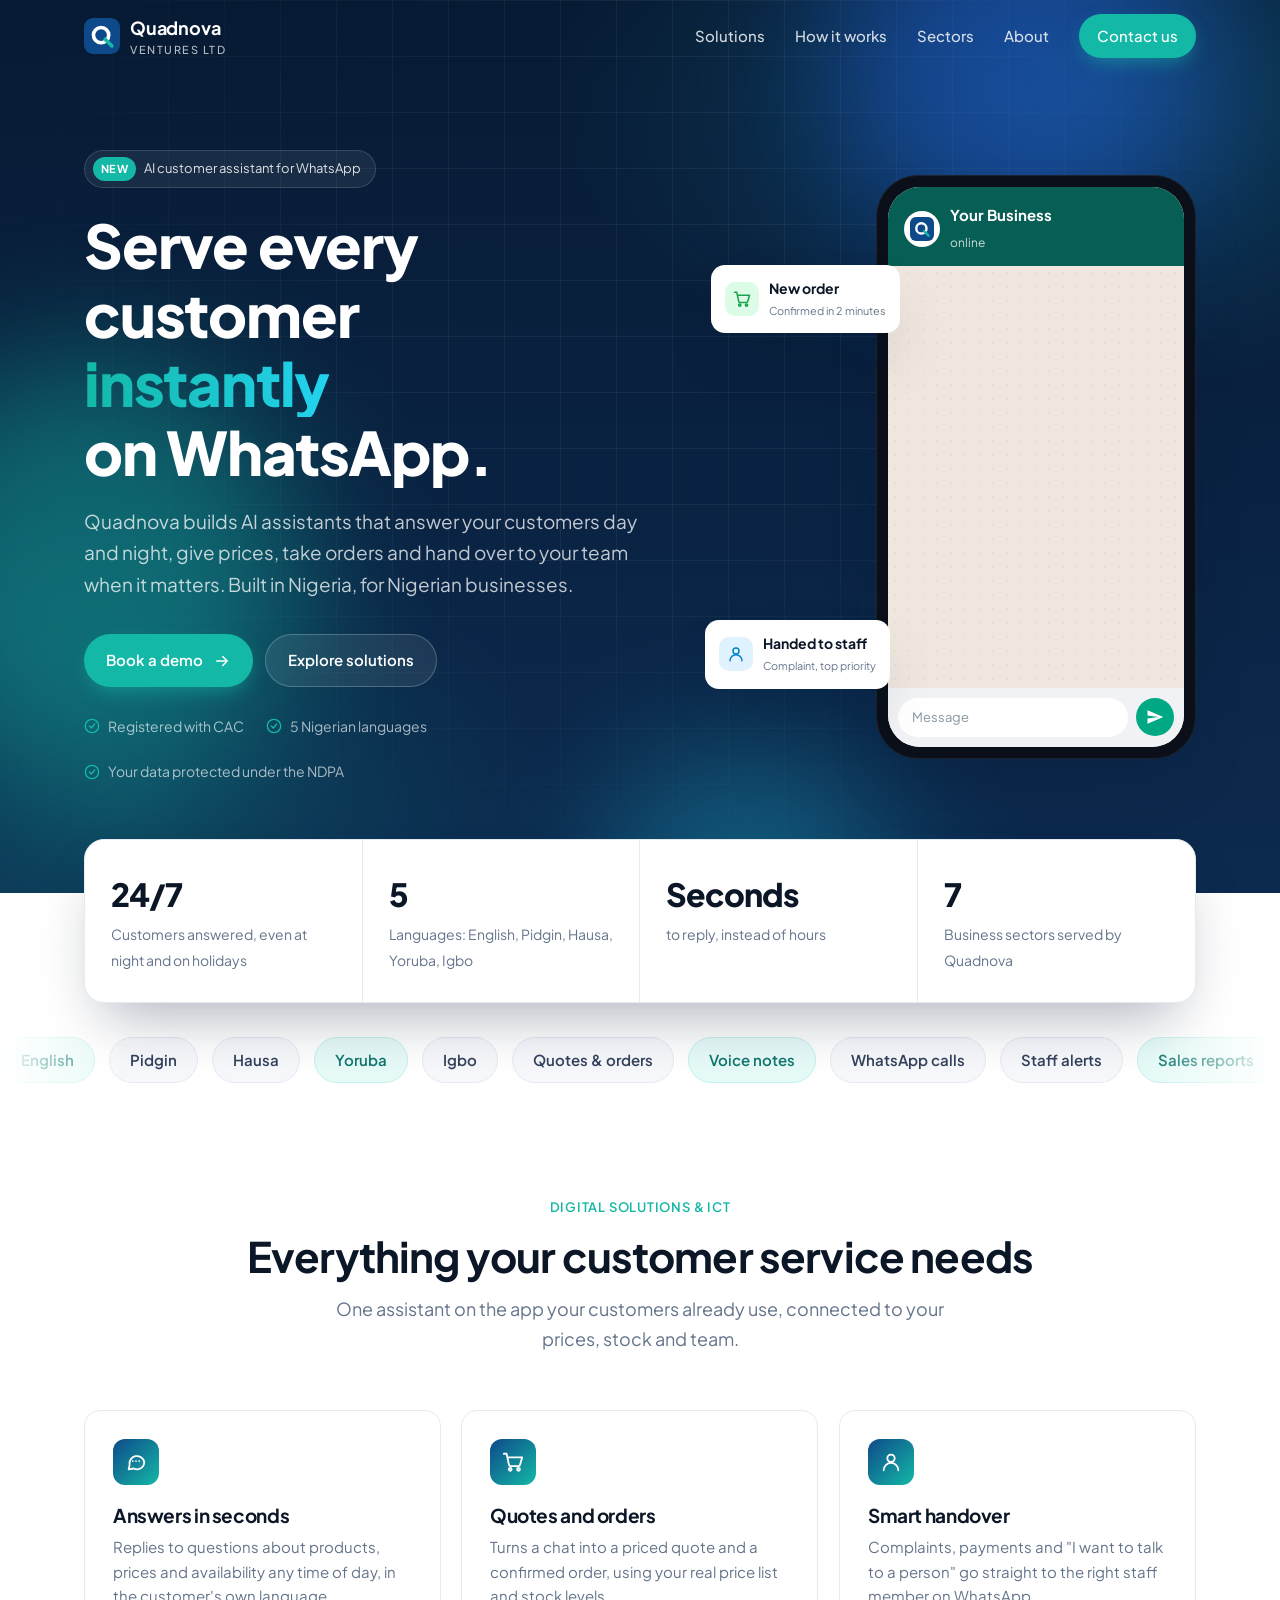
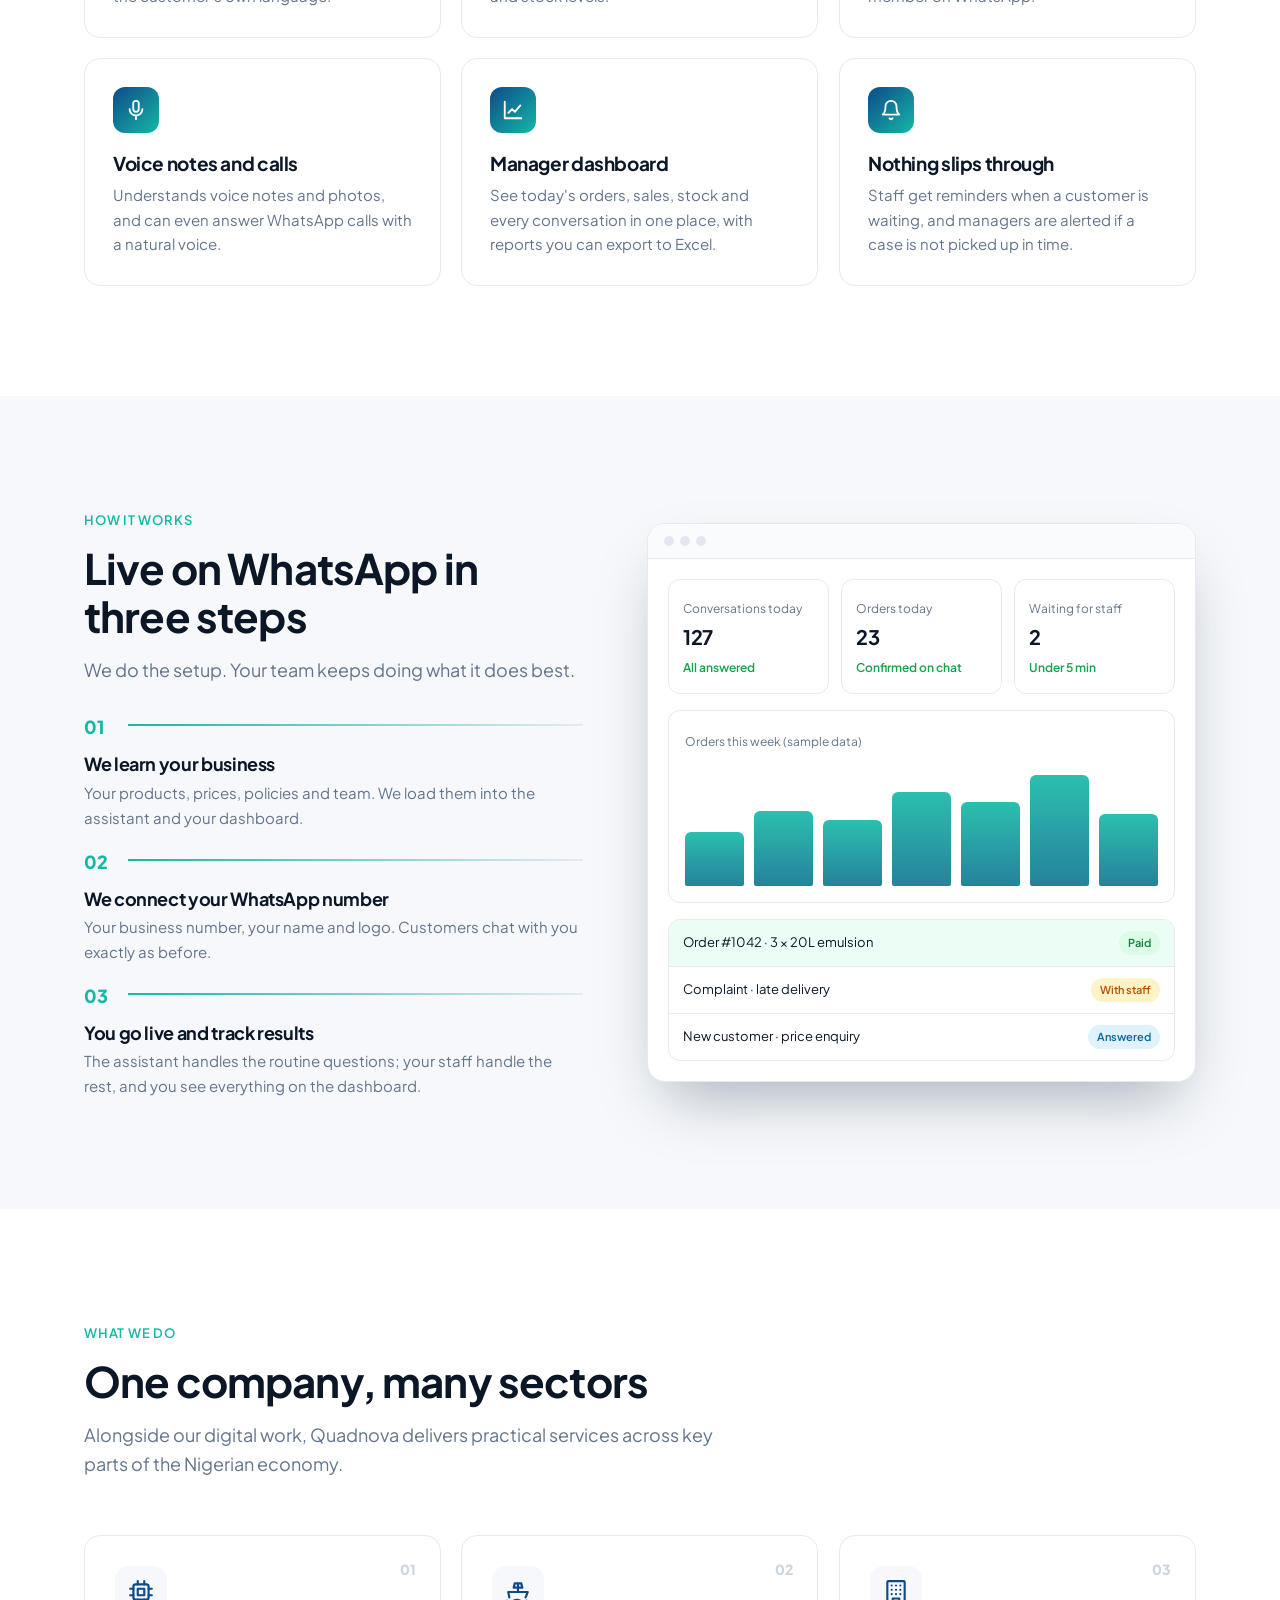
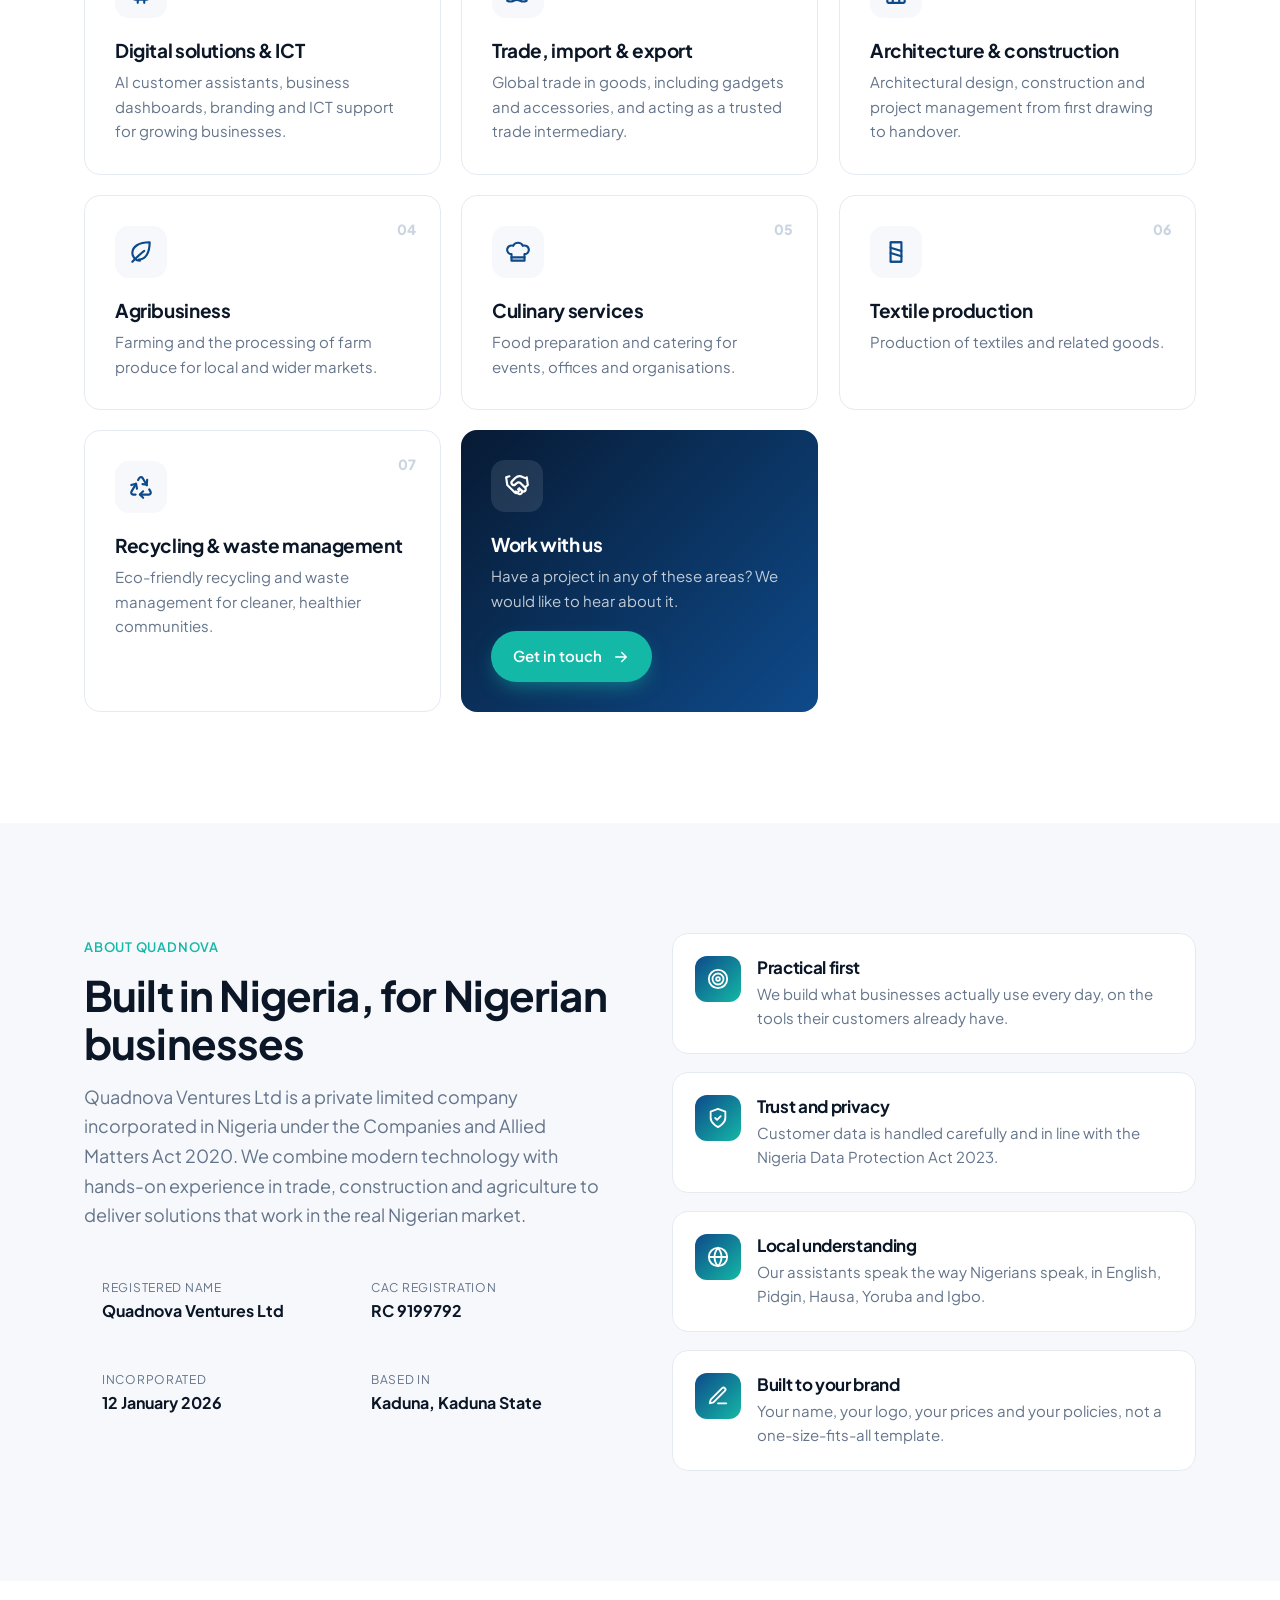
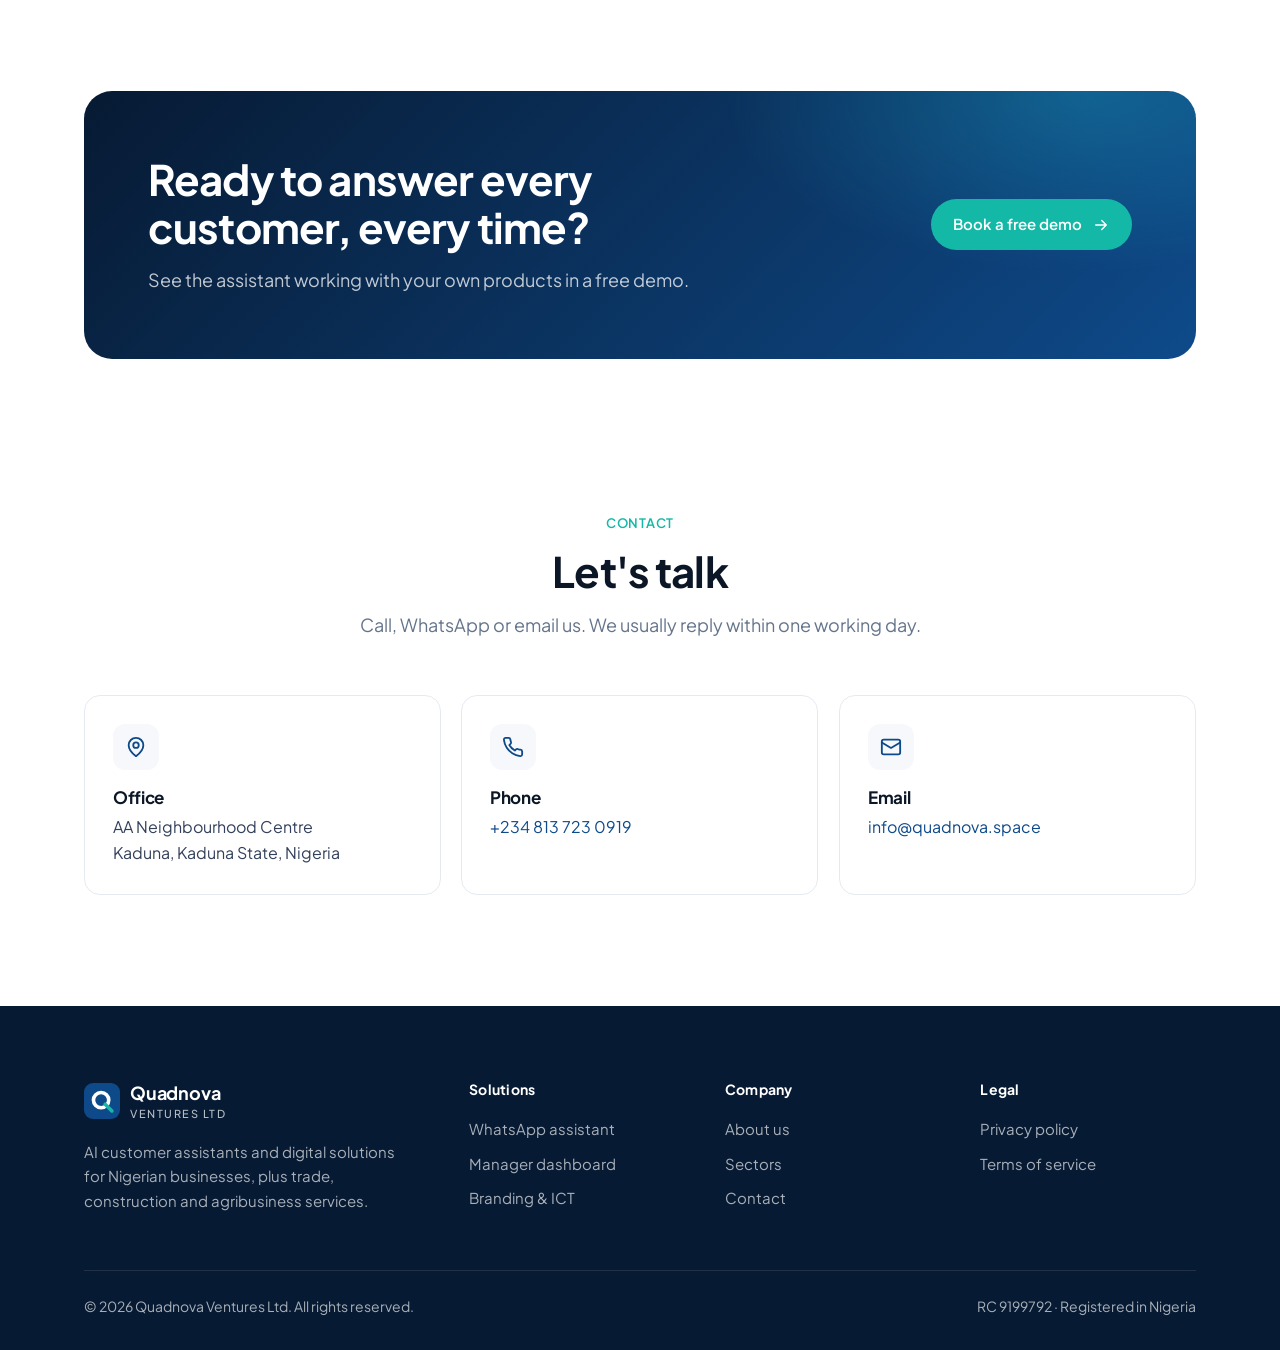
==== commit 9a82d635: "Use info@quadnova.space as the contact email The domain's email forwarder now delivers this address " ====
--- a/index.html
+++ b/index.html
@@ -248,7 +248,7 @@
     <div class="contact-grid">
       <div class="ccard reveal"><div class="sicon"><svg><use href="#i-pin"/></svg></div><h3>Office</h3><p>AA Neighbourhood Centre<br>Kaduna, Kaduna State, Nigeria</p></div>
       <div class="ccard reveal"><div class="sicon"><svg><use href="#i-phone"/></svg></div><h3>Phone</h3><p><a href="tel:+2348137230919">+234 813 723 0919</a></p></div>
-      <div class="ccard reveal"><div class="sicon"><svg><use href="#i-mail"/></svg></div><h3>Email</h3><p><a href="mailto:faisaliyb@gmail.com">faisaliyb@gmail.com</a></p></div>
+      <div class="ccard reveal"><div class="sicon"><svg><use href="#i-mail"/></svg></div><h3>Email</h3><p><a href="mailto:info@quadnova.space">info@quadnova.space</a></p></div>
     </div>
   </div>
 </section>
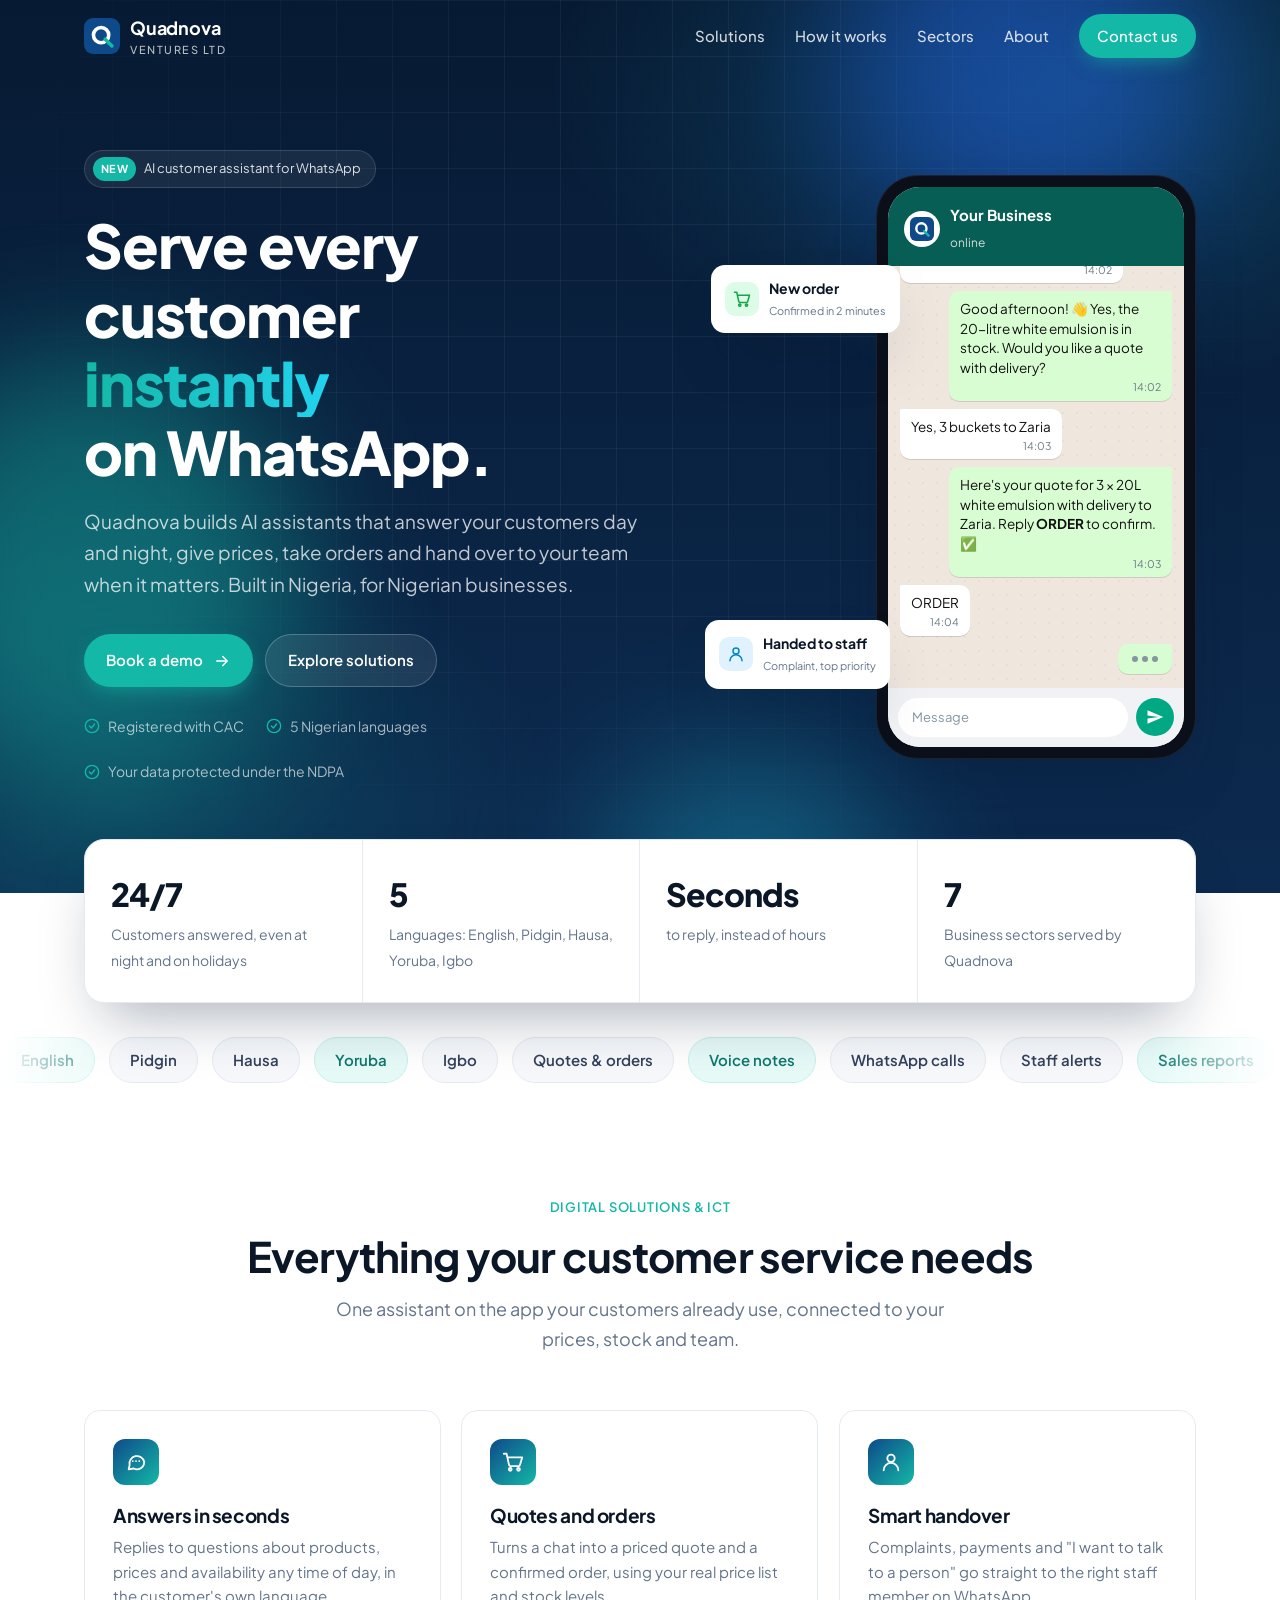
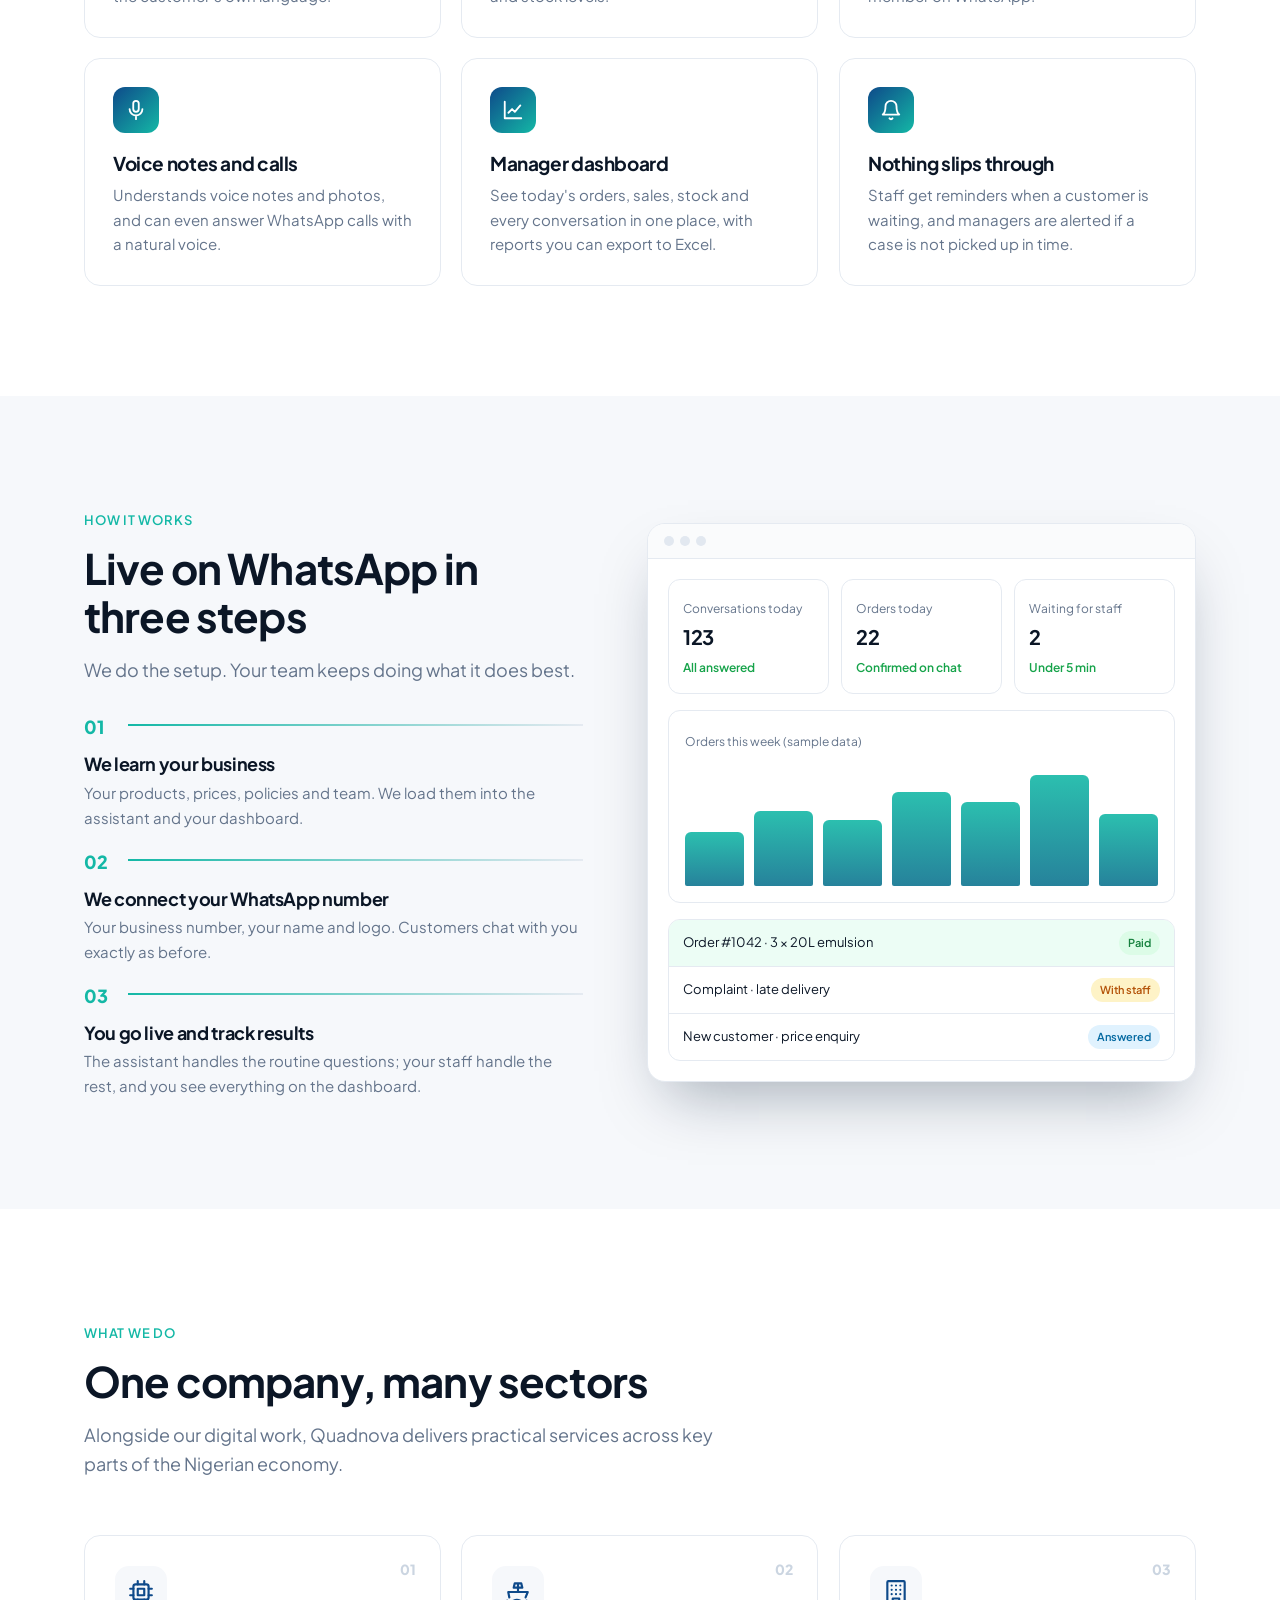
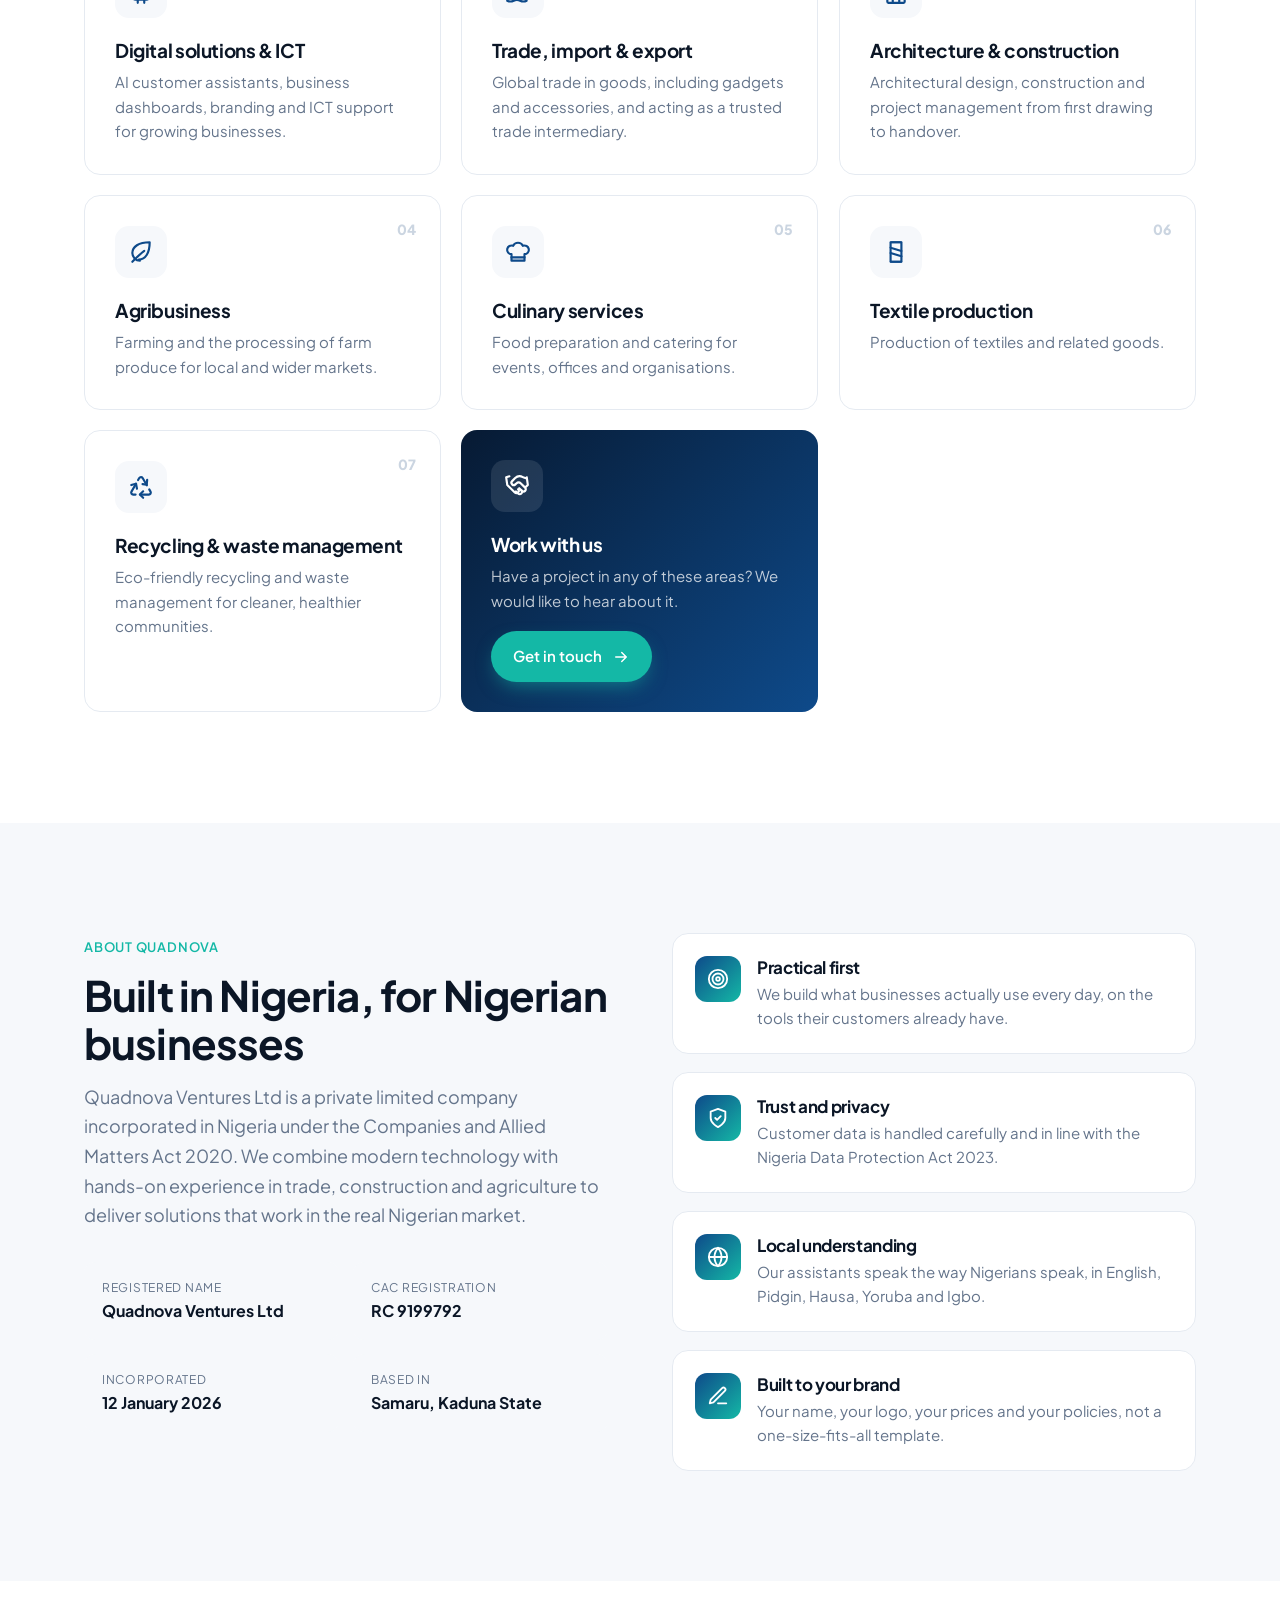
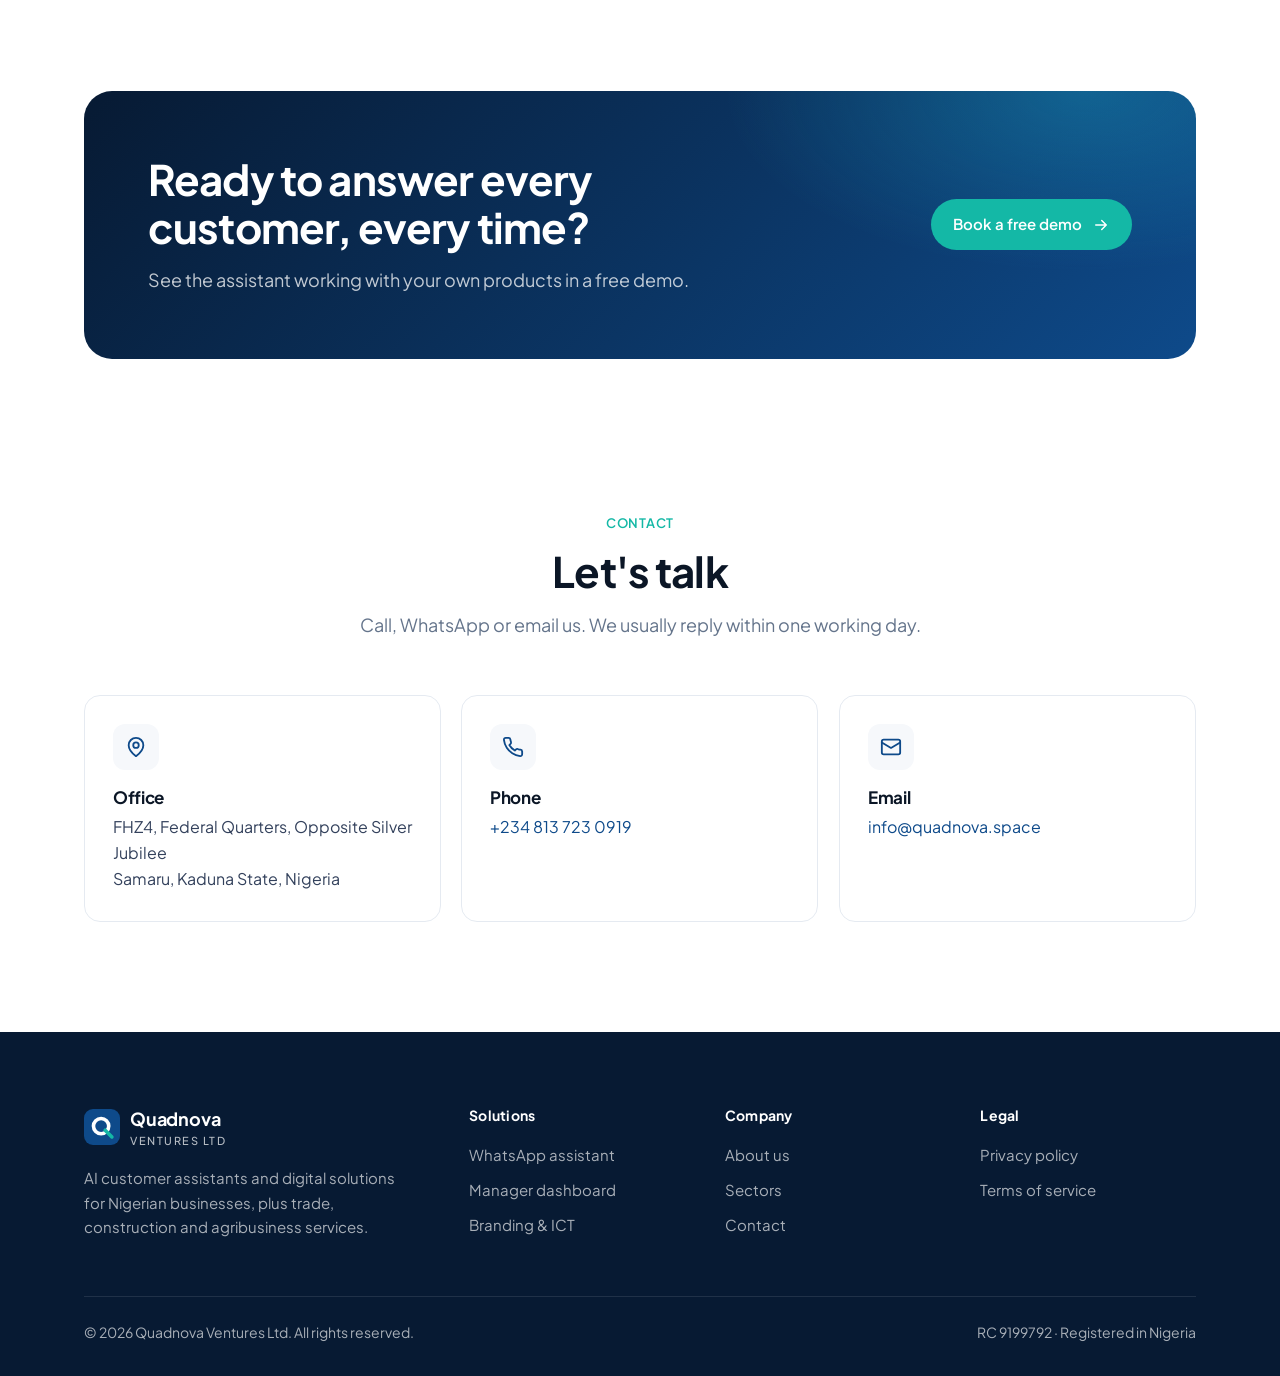
==== commit 14b13071: "Match the office address to the company's electricity bill Meta business verification compares the w" ====
--- a/index.html
+++ b/index.html
@@ -212,7 +212,7 @@
         <div class="fact"><small>Registered name</small><b>Quadnova Ventures Ltd</b></div>
         <div class="fact"><small>CAC registration</small><b>RC 9199792</b></div>
         <div class="fact"><small>Incorporated</small><b>12 January 2026</b></div>
-        <div class="fact"><small>Based in</small><b>Kaduna, Kaduna State</b></div>
+        <div class="fact"><small>Based in</small><b>Samaru, Kaduna State</b></div>
       </div>
     </div>
     <div class="values">
@@ -246,7 +246,7 @@
       <p class="lead">Call, WhatsApp or email us. We usually reply within one working day.</p>
     </div>
     <div class="contact-grid">
-      <div class="ccard reveal"><div class="sicon"><svg><use href="#i-pin"/></svg></div><h3>Office</h3><p>AA Neighbourhood Centre<br>Kaduna, Kaduna State, Nigeria</p></div>
+      <div class="ccard reveal"><div class="sicon"><svg><use href="#i-pin"/></svg></div><h3>Office</h3><p>FHZ4, Federal Quarters, Opposite Silver Jubilee<br>Samaru, Kaduna State, Nigeria</p></div>
       <div class="ccard reveal"><div class="sicon"><svg><use href="#i-phone"/></svg></div><h3>Phone</h3><p><a href="tel:+2348137230919">+234 813 723 0919</a></p></div>
       <div class="ccard reveal"><div class="sicon"><svg><use href="#i-mail"/></svg></div><h3>Email</h3><p><a href="mailto:info@quadnova.space">info@quadnova.space</a></p></div>
     </div>
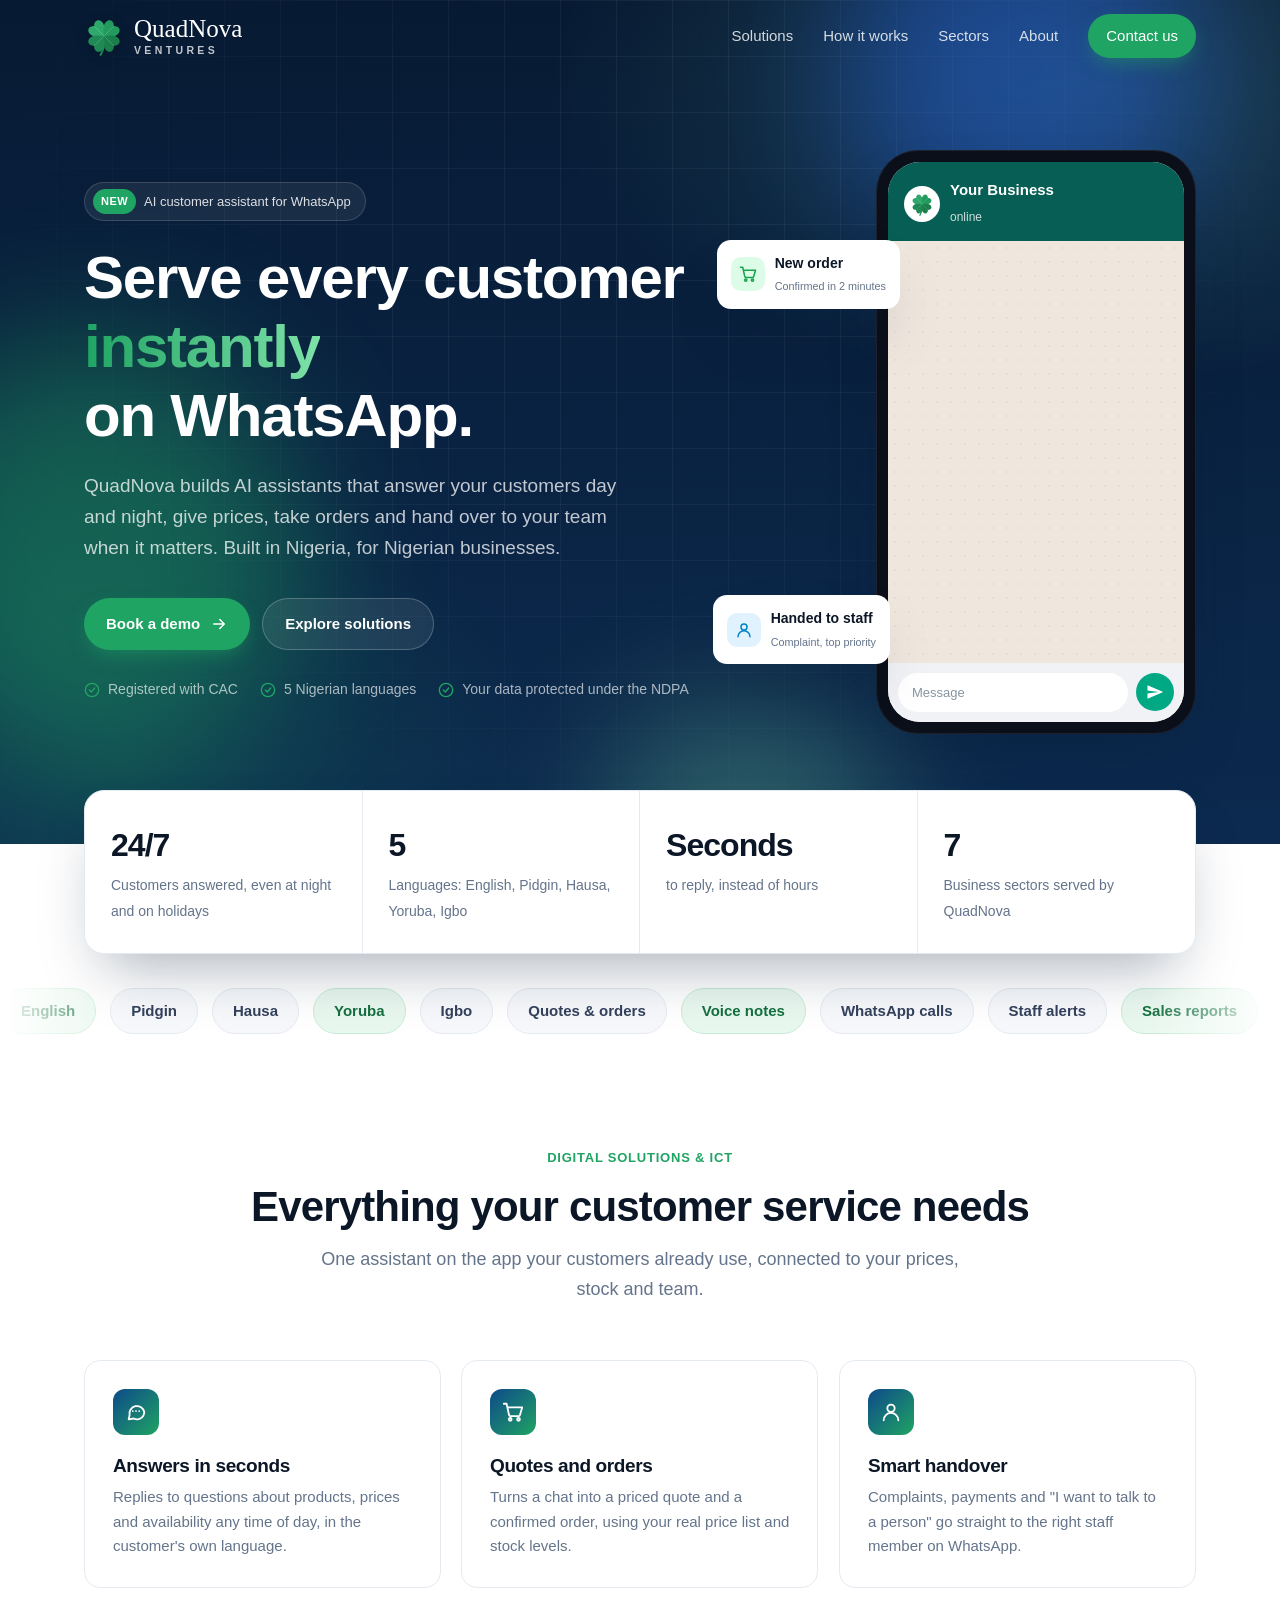
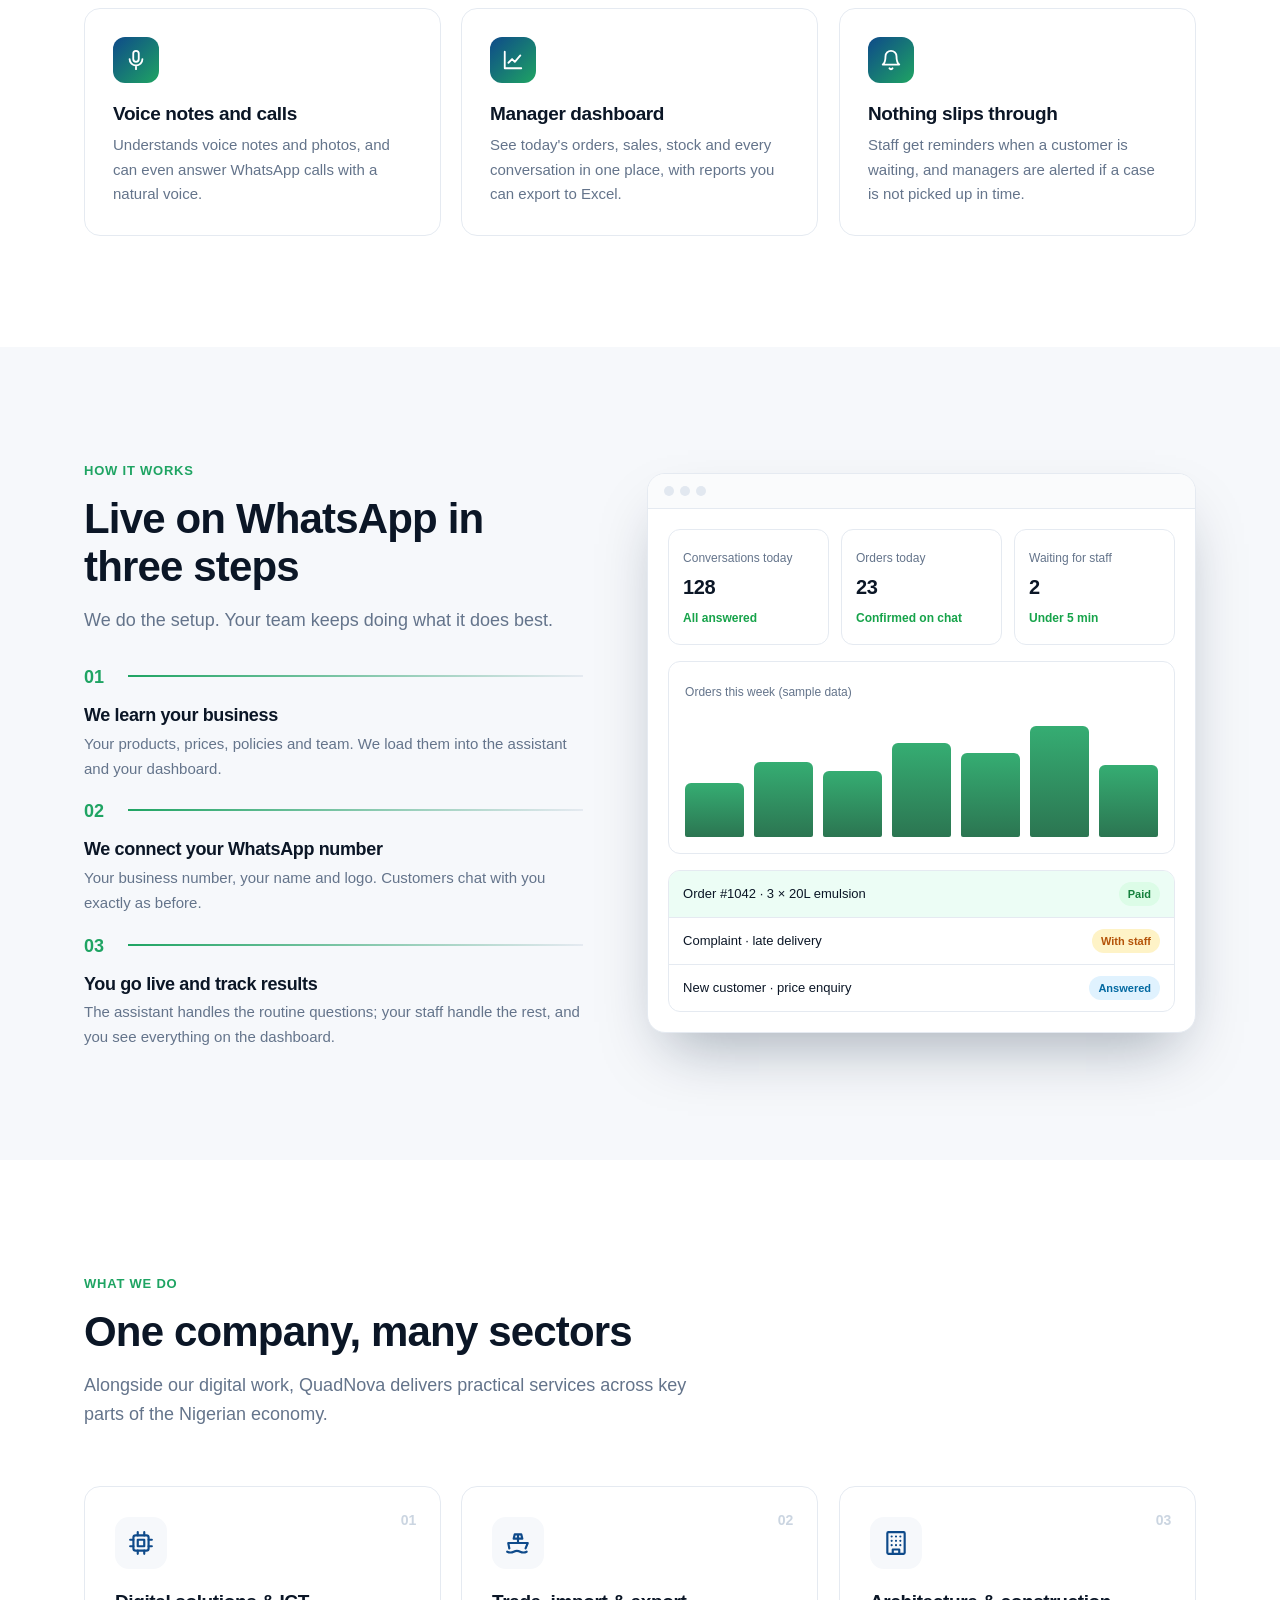
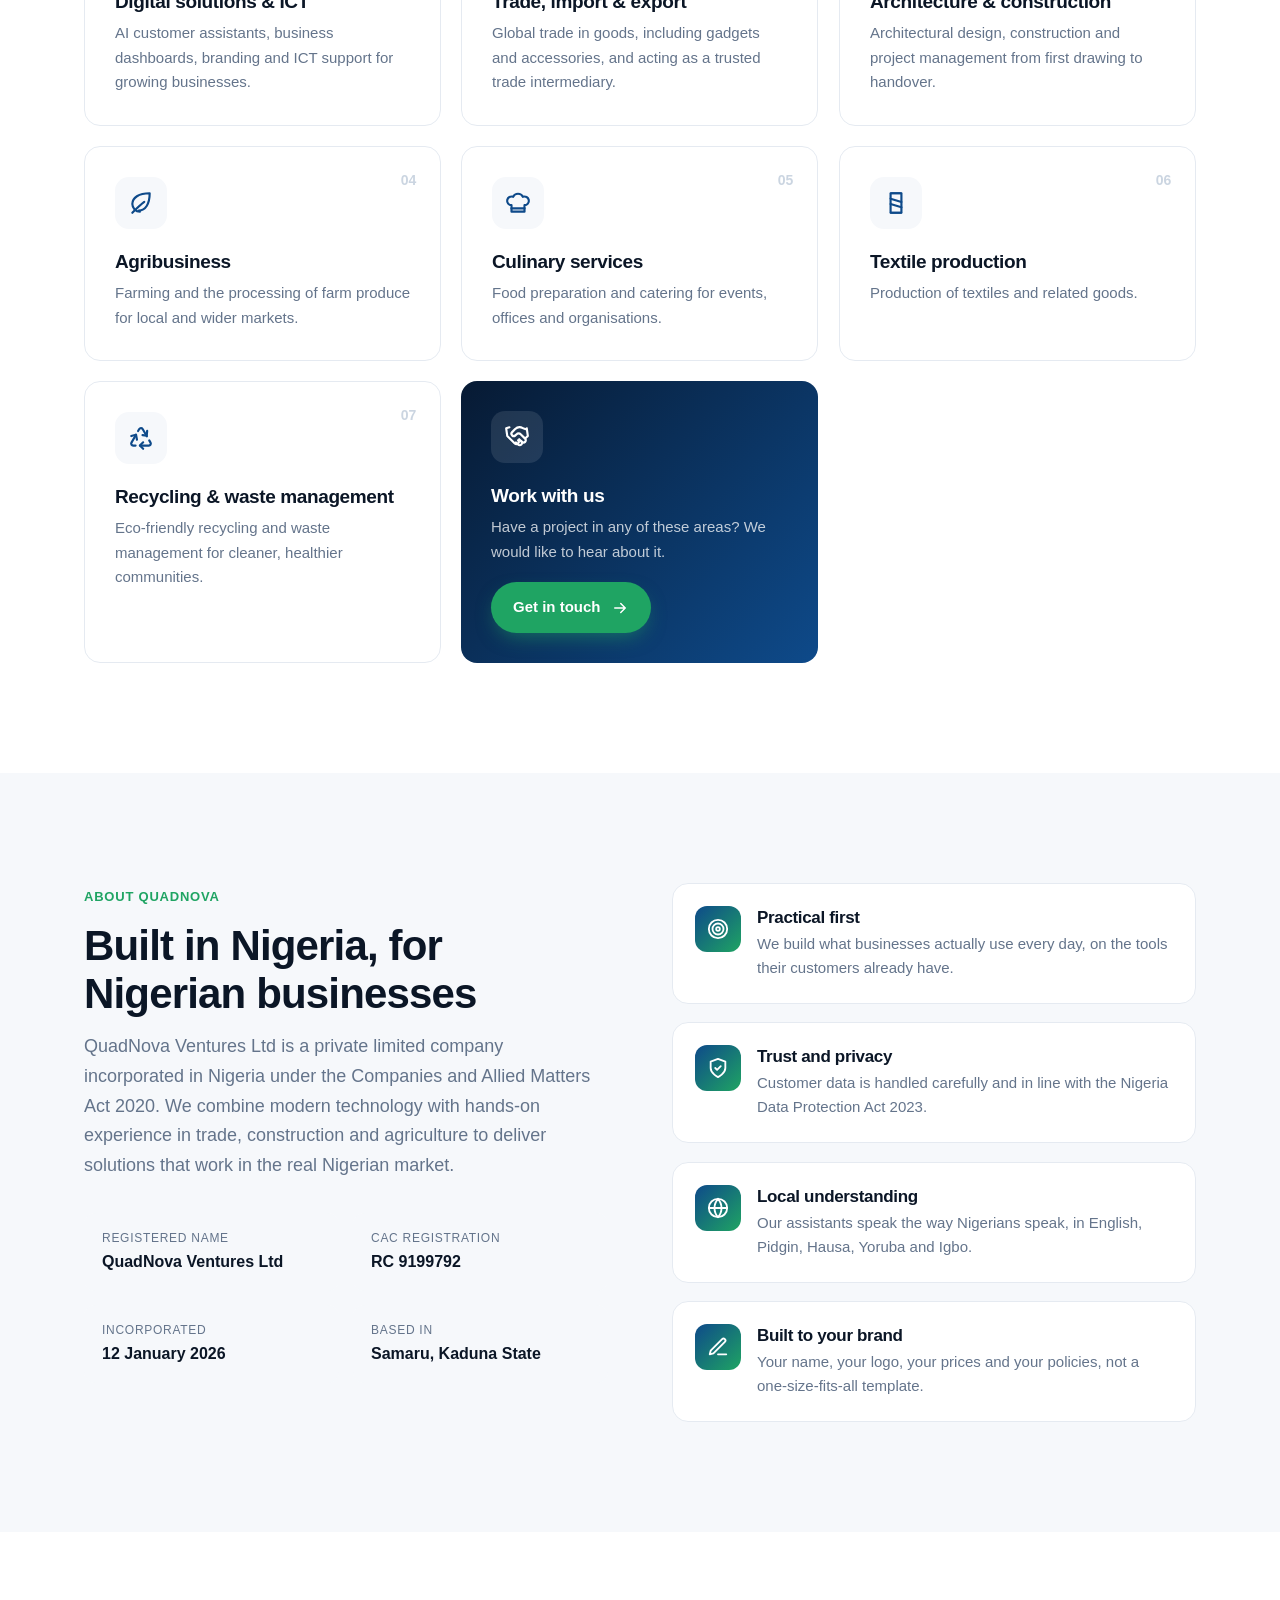
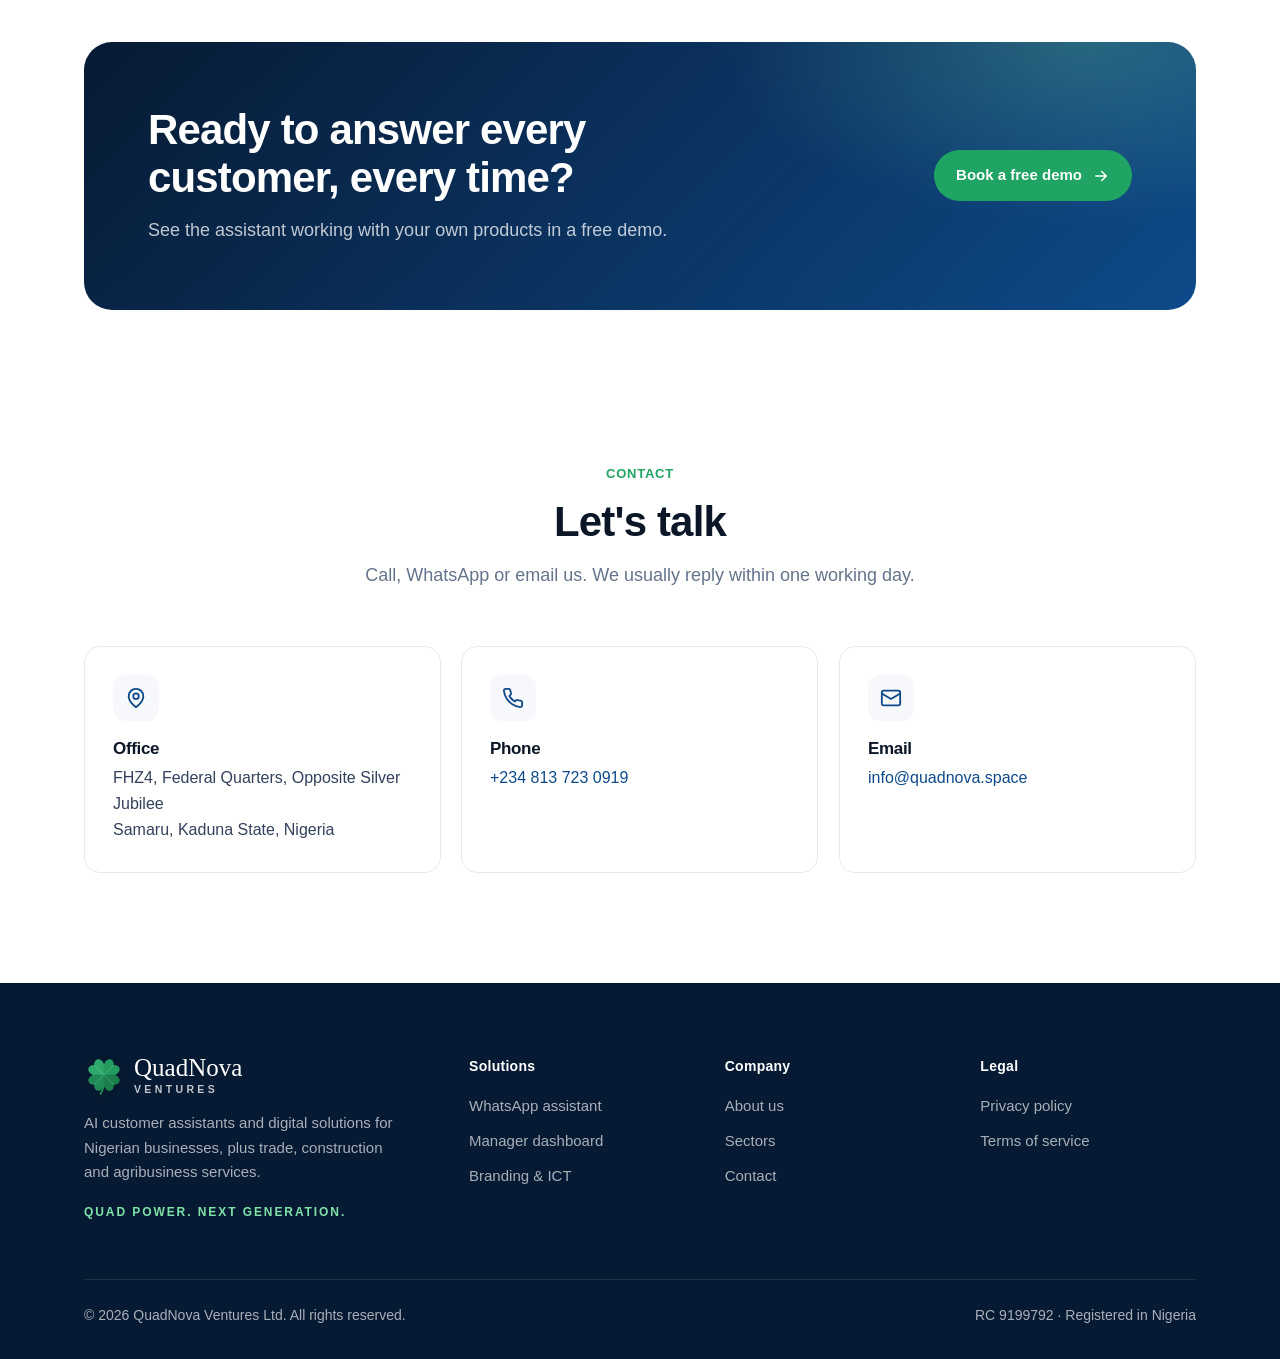
==== commit 737a18d1: "Rebrand the site with the QuadNova clover logo Redraws the company's four-leaf clover logo as a shar" ====
--- a/index.html
+++ b/index.html
@@ -3,18 +3,18 @@
 <head>
 <meta charset="utf-8">
 <meta name="viewport" content="width=device-width, initial-scale=1">
-<title>Quadnova Ventures Ltd · Digital solutions, trade and construction in Nigeria</title>
-<meta name="description" content="Quadnova Ventures Ltd (RC 9199792) builds AI WhatsApp customer assistants and digital tools for Nigerian businesses, and delivers trade, construction, agribusiness and recycling services.">
-<meta property="og:title" content="Quadnova Ventures Ltd">
+<title>QuadNova Ventures Ltd · Digital solutions, trade and construction in Nigeria</title>
+<meta name="description" content="QuadNova Ventures Ltd (RC 9199792) builds AI WhatsApp customer assistants and digital tools for Nigerian businesses, and delivers trade, construction, agribusiness and recycling services.">
+<meta property="og:title" content="QuadNova Ventures Ltd">
 <meta property="og:description" content="AI WhatsApp customer assistants and digital solutions for Nigerian businesses.">
 <meta name="theme-color" content="#071a33">
 <link rel="canonical" href="https://quadnova.space/">
 <meta property="og:url" content="https://quadnova.space/">
 <meta property="og:type" content="website">
-<link rel="icon" href="data:image/svg+xml,%3Csvg xmlns='http://www.w3.org/2000/svg' viewBox='0 0 40 40'%3E%3Crect width='40' height='40' rx='10' fill='%230e4a8a'/%3E%3Ccircle cx='19' cy='19' r='8.5' fill='none' stroke='white' stroke-width='4'/%3E%3Cpath d='M23.5 23.5 31 31' stroke='%2314b8a6' stroke-width='4' stroke-linecap='round'/%3E%3C/svg%3E">
-<link rel="preconnect" href="https://fonts.googleapis.com">
-<link rel="preconnect" href="https://fonts.gstatic.com" crossorigin>
-<link href="https://fonts.googleapis.com/css2?family=Plus+Jakarta+Sans:wght@400;500;600;700;800&display=swap" rel="stylesheet">
+<link rel="icon" href="assets/icon.svg" type="image/svg+xml">
+<link rel="apple-touch-icon" href="assets/apple-touch-icon.png">
+<link rel="preload" href="assets/fonts/plus-jakarta-sans-latin-400-normal.woff2" as="font" type="font/woff2" crossorigin>
+<link rel="preload" href="assets/fonts/dm-serif-display-latin-400-normal.woff2" as="font" type="font/woff2" crossorigin>
 <link rel="stylesheet" href="styles.css">
 </head>
 <body>
@@ -46,16 +46,16 @@
   <symbol id="i-handshake" viewBox="0 0 24 24" fill="none" stroke="currentColor" stroke-width="2" stroke-linecap="round" stroke-linejoin="round"><path d="m11 17 2 2a1 1 0 1 0 3-3"/><path d="m14 14 2.5 2.5a1 1 0 1 0 3-3l-3.9-3.9a3 3 0 0 0-4.2 0l-.9.9a1 1 0 1 1-3-3l2.8-2.8a5.8 5.8 0 0 1 7.1-.9l.5.3a4 4 0 0 0 2.8.5L21 4l1 7-2 2"/><path d="M5 3 2 4l1 7 7 7a1 1 0 1 0 3-3"/></symbol>
   <symbol id="i-target" viewBox="0 0 24 24" fill="none" stroke="currentColor" stroke-width="2" stroke-linecap="round" stroke-linejoin="round"><circle cx="12" cy="12" r="10"/><circle cx="12" cy="12" r="6"/><circle cx="12" cy="12" r="2"/></symbol>
   <symbol id="i-menu" viewBox="0 0 24 24" fill="none" stroke="currentColor" stroke-width="2" stroke-linecap="round"><path d="M4 7h16M4 12h16M4 17h16"/></symbol>
-  <symbol id="logo" viewBox="0 0 40 40"><rect width="40" height="40" rx="10" fill="#0e4a8a"/><circle cx="19" cy="19" r="8.5" fill="none" stroke="#fff" stroke-width="4"/><path d="M23.5 23.5 31 31" stroke="#14b8a6" stroke-width="4" stroke-linecap="round"/></symbol>
+  <symbol id="logo" viewBox="-40 -40 80 80"><path d="M0 4 C2 18 -1 28 -7 38" stroke="#1f8a55" stroke-width="3.6" fill="none" stroke-linecap="round"/><g transform="rotate(315)"><path d="M0 0 C-7 -6 -17 -12 -17 -23 C-17 -32 -8 -36 0 -28 C8 -36 17 -32 17 -23 C17 -12 7 -6 0 0 Z" fill="#2fa86b"/><path d="M0 -2 L0 -26" stroke="#d9f7e6" stroke-width="1.2" stroke-linecap="round" opacity=".35"/></g><g transform="rotate(45)"><path d="M0 0 C-7 -6 -17 -12 -17 -23 C-17 -32 -8 -36 0 -28 C8 -36 17 -32 17 -23 C17 -12 7 -6 0 0 Z" fill="#239a5e"/><path d="M0 -2 L0 -26" stroke="#d9f7e6" stroke-width="1.2" stroke-linecap="round" opacity=".35"/></g><g transform="rotate(135)"><path d="M0 0 C-7 -6 -17 -12 -17 -23 C-17 -32 -8 -36 0 -28 C8 -36 17 -32 17 -23 C17 -12 7 -6 0 0 Z" fill="#1a7f4b"/><path d="M0 -2 L0 -26" stroke="#d9f7e6" stroke-width="1.2" stroke-linecap="round" opacity=".35"/></g><g transform="rotate(225)"><path d="M0 0 C-7 -6 -17 -12 -17 -23 C-17 -32 -8 -36 0 -28 C8 -36 17 -32 17 -23 C17 -12 7 -6 0 0 Z" fill="#1f8a55"/><path d="M0 -2 L0 -26" stroke="#d9f7e6" stroke-width="1.2" stroke-linecap="round" opacity=".35"/></g></symbol>
 </svg>
 
 <div class="progress" aria-hidden="true"></div>
 
 <header class="site-header" id="top">
   <div class="wrap nav">
-    <a class="logo" href="#top" aria-label="Quadnova Ventures Ltd, home">
+    <a class="logo" href="#top" aria-label="QuadNova Ventures Ltd, home">
       <svg><use href="#logo"/></svg>
-      <span>Quadnova<small>Ventures Ltd</small></span>
+      <span class="wordmark">QuadNova<small>Ventures</small></span>
     </a>
     <button class="burger" aria-label="Open menu" aria-expanded="false"><svg width="24" height="24"><use href="#i-menu"/></svg></button>
     <ul class="menu">
@@ -74,7 +74,7 @@
     <div>
       <span class="pill"><b>NEW</b> AI customer assistant for WhatsApp</span>
       <h1 class="hero-title">Serve every customer <span class="rotator" data-words="instantly|day and night|in Hausa|in Pidgin|in Yoruba|in Igbo"><span class="grad">instantly</span></span> on WhatsApp.</h1>
-      <p class="sub">Quadnova builds AI assistants that answer your customers day and night, give prices, take orders and hand over to your team when it matters. Built in Nigeria, for Nigerian businesses.</p>
+      <p class="sub">QuadNova builds AI assistants that answer your customers day and night, give prices, take orders and hand over to your team when it matters. Built in Nigeria, for Nigerian businesses.</p>
       <div class="hero-cta">
         <a class="btn btn-primary" href="#contact">Book a demo <svg><use href="#i-arrow"/></svg></a>
         <a class="btn btn-light" href="#solutions">Explore solutions</a>
@@ -116,7 +116,7 @@
       <div class="stat"><b><span data-count="24">24</span>/7</b><span>Customers answered, even at night and on holidays</span></div>
       <div class="stat"><b><span data-count="5">5</span></b><span>Languages: English, Pidgin, Hausa, Yoruba, Igbo</span></div>
       <div class="stat"><b>Seconds</b><span>to reply, instead of hours</span></div>
-      <div class="stat"><b><span data-count="7">7</span></b><span>Business sectors served by Quadnova</span></div>
+      <div class="stat"><b><span data-count="7">7</span></b><span>Business sectors served by QuadNova</span></div>
     </div>
   </div>
 </div>
@@ -183,7 +183,7 @@
     <div class="section-head reveal">
       <span class="eyebrow">What we do</span>
       <h2>One company, many sectors</h2>
-      <p class="lead">Alongside our digital work, Quadnova delivers practical services across key parts of the Nigerian economy.</p>
+      <p class="lead">Alongside our digital work, QuadNova delivers practical services across key parts of the Nigerian economy.</p>
     </div>
     <div class="sectors">
       <div class="sector reveal"><span class="num">01</span><div class="sicon"><svg><use href="#i-cpu"/></svg></div><h3>Digital solutions &amp; ICT</h3><p>AI customer assistants, business dashboards, branding and ICT support for growing businesses.</p></div>
@@ -205,11 +205,11 @@
 <section id="about" class="soft">
   <div class="wrap about-grid">
     <div class="reveal from-left">
-      <span class="eyebrow">About Quadnova</span>
+      <span class="eyebrow">About QuadNova</span>
       <h2>Built in Nigeria, for Nigerian businesses</h2>
-      <p class="lead">Quadnova Ventures Ltd is a private limited company incorporated in Nigeria under the Companies and Allied Matters Act 2020. We combine modern technology with hands-on experience in trade, construction and agriculture to deliver solutions that work in the real Nigerian market.</p>
+      <p class="lead">QuadNova Ventures Ltd is a private limited company incorporated in Nigeria under the Companies and Allied Matters Act 2020. We combine modern technology with hands-on experience in trade, construction and agriculture to deliver solutions that work in the real Nigerian market.</p>
       <div class="facts">
-        <div class="fact"><small>Registered name</small><b>Quadnova Ventures Ltd</b></div>
+        <div class="fact"><small>Registered name</small><b>QuadNova Ventures Ltd</b></div>
         <div class="fact"><small>CAC registration</small><b>RC 9199792</b></div>
         <div class="fact"><small>Incorporated</small><b>12 January 2026</b></div>
         <div class="fact"><small>Based in</small><b>Samaru, Kaduna State</b></div>
@@ -257,8 +257,9 @@
   <div class="wrap">
     <div class="foot-grid">
       <div>
-        <a class="logo" href="#top"><svg><use href="#logo"/></svg><span>Quadnova<small>Ventures Ltd</small></span></a>
+        <a class="logo" href="#top"><svg><use href="#logo"/></svg><span class="wordmark">QuadNova<small>Ventures</small></span></a>
         <p>AI customer assistants and digital solutions for Nigerian businesses, plus trade, construction and agribusiness services.</p>
+        <div class="tagline">Quad Power. Next Generation.</div>
       </div>
       <div>
         <h4>Solutions</h4>
@@ -274,7 +275,7 @@
       </div>
     </div>
     <div class="foot-bottom">
-      <span>© 2026 Quadnova Ventures Ltd. All rights reserved.</span>
+      <span>© 2026 QuadNova Ventures Ltd. All rights reserved.</span>
       <span>RC 9199792 · Registered in Nigeria</span>
     </div>
   </div>
--- a/styles.css
+++ b/styles.css
@@ -1,4 +1,10 @@
-/* Quadnova Ventures Ltd: site styles */
+/* QuadNova Ventures Ltd: site styles */
+@font-face { font-family: "Plus Jakarta Sans"; font-weight: 400; font-display: swap; src: url(assets/fonts/plus-jakarta-sans-latin-400-normal.woff2) format("woff2"); }
+@font-face { font-family: "Plus Jakarta Sans"; font-weight: 500; font-display: swap; src: url(assets/fonts/plus-jakarta-sans-latin-500-normal.woff2) format("woff2"); }
+@font-face { font-family: "Plus Jakarta Sans"; font-weight: 600; font-display: swap; src: url(assets/fonts/plus-jakarta-sans-latin-600-normal.woff2) format("woff2"); }
+@font-face { font-family: "Plus Jakarta Sans"; font-weight: 700; font-display: swap; src: url(assets/fonts/plus-jakarta-sans-latin-700-normal.woff2) format("woff2"); }
+@font-face { font-family: "Plus Jakarta Sans"; font-weight: 800; font-display: swap; src: url(assets/fonts/plus-jakarta-sans-latin-800-normal.woff2) format("woff2"); }
+@font-face { font-family: "DM Serif Display"; font-weight: 400; font-display: swap; src: url(assets/fonts/dm-serif-display-latin-400-normal.woff2) format("woff2"); }
 :root {
   --ink: #0b1626;
   --ink-2: #33415c;
@@ -9,8 +15,8 @@
   --navy: #071a33;
   --navy-2: #0c2a4f;
   --brand: #0e4a8a;
-  --accent: #14b8a6;
-  --accent-2: #22d3ee;
+  --accent: #1fa463;
+  --accent-2: #7ee2a8;
   --wa: #25d366;
   --radius: 16px;
   --shadow: 0 1px 2px rgba(11,22,38,.04), 0 8px 24px rgba(11,22,38,.06);
@@ -44,8 +50,8 @@
   cursor: pointer; border: 0;
 }
 .btn:hover { transform: translateY(-1px); }
-.btn-primary { background: var(--accent); color: #fff; box-shadow: 0 8px 20px -6px rgba(20,184,166,.6); }
-.btn-primary:hover { background: #0fa596; }
+.btn-primary { background: var(--accent); color: #fff; box-shadow: 0 8px 20px -6px rgba(31,164,99,.6); }
+.btn-primary:hover { background: #188a52; }
 .btn-light { background: rgba(255,255,255,.08); color: #fff; border: 1px solid rgba(255,255,255,.22); }
 .btn-light:hover { background: rgba(255,255,255,.14); }
 .btn-dark { background: var(--ink); color: #fff; }
@@ -63,7 +69,7 @@
 .nav { display: flex; align-items: center; justify-content: space-between; height: 72px; }
 .logo { display: flex; align-items: center; gap: 10px; font-weight: 700; font-size: 18px; color: #fff; letter-spacing: -0.01em; }
 .logo small { display: block; font-weight: 500; font-size: 11px; letter-spacing: .14em; text-transform: uppercase; opacity: .7; margin-top: -2px; }
-.logo svg { width: 36px; height: 36px; }
+.logo svg { width: 40px; height: 40px; filter: drop-shadow(0 2px 6px rgba(0,0,0,.18)); }
 .scrolled .logo, .solid .logo { color: var(--ink); }
 .menu { display: flex; align-items: center; gap: 30px; list-style: none; margin: 0; padding: 0; }
 .menu a { color: rgba(255,255,255,.82); font-size: 15px; font-weight: 500; }
@@ -78,8 +84,8 @@
 .hero {
   position: relative; overflow: hidden; color: #fff; padding: 150px 0 110px;
   background:
-    radial-gradient(900px 500px at 85% 10%, rgba(34,211,238,.18), transparent 60%),
-    radial-gradient(700px 500px at 10% 90%, rgba(20,184,166,.20), transparent 60%),
+    radial-gradient(900px 500px at 85% 10%, rgba(126,226,168,.18), transparent 60%),
+    radial-gradient(700px 500px at 10% 90%, rgba(31,164,99,.20), transparent 60%),
     linear-gradient(180deg, var(--navy) 0%, var(--navy-2) 100%);
 }
 .hero::before {
@@ -205,7 +211,7 @@
 .chart { border: 1px solid var(--line); border-radius: 12px; padding: 16px; }
 .chart small { color: var(--muted); font-size: 12px; }
 .bars { display: flex; align-items: flex-end; gap: 10px; height: 120px; margin-top: 12px; }
-.bars i { flex: 1; border-radius: 6px 6px 2px 2px; background: linear-gradient(180deg, var(--accent), #0e7490); opacity: .9; }
+.bars i { flex: 1; border-radius: 6px 6px 2px 2px; background: linear-gradient(180deg, var(--accent), #14663e); opacity: .9; }
 .rows { border: 1px solid var(--line); border-radius: 12px; overflow: hidden; }
 .row { display: flex; justify-content: space-between; align-items: center; padding: 11px 14px; font-size: 13px; border-bottom: 1px solid var(--line); }
 .row:last-child { border-bottom: 0; }
@@ -240,7 +246,7 @@
 /* CTA */
 .cta {
   border-radius: 28px; padding: 64px; color: #fff; position: relative; overflow: hidden;
-  background: radial-gradient(600px 300px at 90% 0%, rgba(34,211,238,.25), transparent 60%), linear-gradient(135deg, var(--navy), var(--brand));
+  background: radial-gradient(600px 300px at 90% 0%, rgba(126,226,168,.25), transparent 60%), linear-gradient(135deg, var(--navy), var(--brand));
   display: grid; grid-template-columns: 1.4fr 1fr; gap: 40px; align-items: center;
 }
 .cta h2 { color: #fff; margin-top: 0; }
@@ -323,9 +329,9 @@
 /* Hero blobs */
 .blobs { position: absolute; inset: 0; pointer-events: none; overflow: hidden; }
 .blobs i { position: absolute; border-radius: 50%; filter: blur(70px); opacity: .45; }
-.blobs .b1 { width: 420px; height: 420px; background: #14b8a6; left: -120px; top: 40%; animation: drift1 18s ease-in-out infinite; }
+.blobs .b1 { width: 420px; height: 420px; background: #1fa463; left: -120px; top: 40%; animation: drift1 18s ease-in-out infinite; }
 .blobs .b2 { width: 380px; height: 380px; background: #2563eb; right: 5%; top: -120px; animation: drift2 22s ease-in-out infinite; }
-.blobs .b3 { width: 300px; height: 300px; background: #22d3ee; right: 30%; bottom: -160px; opacity: .3; animation: drift3 26s ease-in-out infinite; }
+.blobs .b3 { width: 300px; height: 300px; background: #7ee2a8; right: 30%; bottom: -160px; opacity: .3; animation: drift3 26s ease-in-out infinite; }
 @keyframes drift1 { 0%,100% { transform: translate(0,0) scale(1); } 50% { transform: translate(120px,-80px) scale(1.15); } }
 @keyframes drift2 { 0%,100% { transform: translate(0,0) scale(1); } 50% { transform: translate(-140px,90px) scale(.9); } }
 @keyframes drift3 { 0%,100% { transform: translate(0,0); } 50% { transform: translate(90px,-110px); } }
@@ -366,7 +372,7 @@
 .marquee .track { display: flex; gap: 14px; width: max-content; animation: scrollX 38s linear infinite; }
 .marquee span { padding: 10px 20px; border-radius: 999px; background: var(--soft); border: 1px solid var(--line); color: var(--ink-2);
   font-weight: 600; font-size: 15px; white-space: nowrap; }
-.marquee span:nth-child(3n+1) { background: #e6fbf8; border-color: #c4f1ea; color: #0f766e; }
+.marquee span:nth-child(3n+1) { background: #e9f8ef; border-color: #c6ecd5; color: #15703f; }
 .marquee:hover .track { animation-play-state: paused; }
 @keyframes scrollX { to { transform: translateX(-50%); } }
 
@@ -374,12 +380,12 @@
 .feature, .sector, .value, .ccard { position: relative; overflow: hidden; transform-style: preserve-3d; will-change: transform; }
 .feature::before, .sector::before, .value::before, .ccard::before {
   content: ""; position: absolute; inset: 0; pointer-events: none; opacity: 0; transition: opacity .3s;
-  background: radial-gradient(320px circle at var(--mx, 50%) var(--my, 50%), rgba(20,184,166,.14), transparent 60%);
+  background: radial-gradient(320px circle at var(--mx, 50%) var(--my, 50%), rgba(31,164,99,.14), transparent 60%);
 }
 .feature:hover::before, .sector:hover::before, .value:hover::before, .ccard:hover::before { opacity: 1; }
 .ficon, .sicon { transition: transform .4s cubic-bezier(.2,.7,.2,1); }
 .feature:hover .ficon, .value:hover .ficon { transform: rotate(-8deg) scale(1.1); }
-.sector:hover .sicon, .ccard:hover .sicon { transform: translateY(-3px) scale(1.08); background: #e6fbf8; color: var(--accent); }
+.sector:hover .sicon, .ccard:hover .sicon { transform: translateY(-3px) scale(1.08); background: #e9f8ef; color: var(--accent); }
 
 /* Steps: line draws in */
 .step { border-top-color: transparent; }
@@ -400,8 +406,8 @@
 .dash.reveal:not(.in) { animation: none; }
 
 /* CTA pulse ring */
-.cta .btn-primary { box-shadow: 0 0 0 0 rgba(20,184,166,.6); animation: ring 2.4s ease-out infinite; }
-@keyframes ring { 0% { box-shadow: 0 0 0 0 rgba(20,184,166,.55); } 100% { box-shadow: 0 0 0 18px rgba(20,184,166,0); } }
+.cta .btn-primary { box-shadow: 0 0 0 0 rgba(31,164,99,.6); animation: ring 2.4s ease-out infinite; }
+@keyframes ring { 0% { box-shadow: 0 0 0 0 rgba(31,164,99,.55); } 100% { box-shadow: 0 0 0 18px rgba(31,164,99,0); } }
 
 /* Reveal variants */
 .reveal.from-left { transform: translateX(-28px); }
@@ -414,3 +420,10 @@
   .hero .pill, .hero h1, .hero p.sub, .hero-cta, .hero-note, .hero .phone { animation: none; opacity: 1; transform: none; }
   .bars i, .step::after { transform: none; transition: none; }
 }
+
+/* Brand wordmark (matches the QuadNova logo) */
+.wordmark { font-family: "DM Serif Display", Georgia, "Times New Roman", serif; font-weight: 400; font-size: 25px; letter-spacing: 0; line-height: 1; }
+.wordmark small { font-family: "Plus Jakarta Sans", sans-serif; font-weight: 700; font-size: 10.5px; letter-spacing: .32em; margin-top: 4px; opacity: .75; }
+.scrolled .wordmark, .solid .wordmark { color: #14663e; }
+.scrolled .wordmark small, .solid .wordmark small { color: var(--ink); }
+.tagline { font-family: "Plus Jakarta Sans", sans-serif; font-weight: 800; letter-spacing: .16em; text-transform: uppercase; font-size: 12px; color: var(--accent-2); margin-top: 18px; }
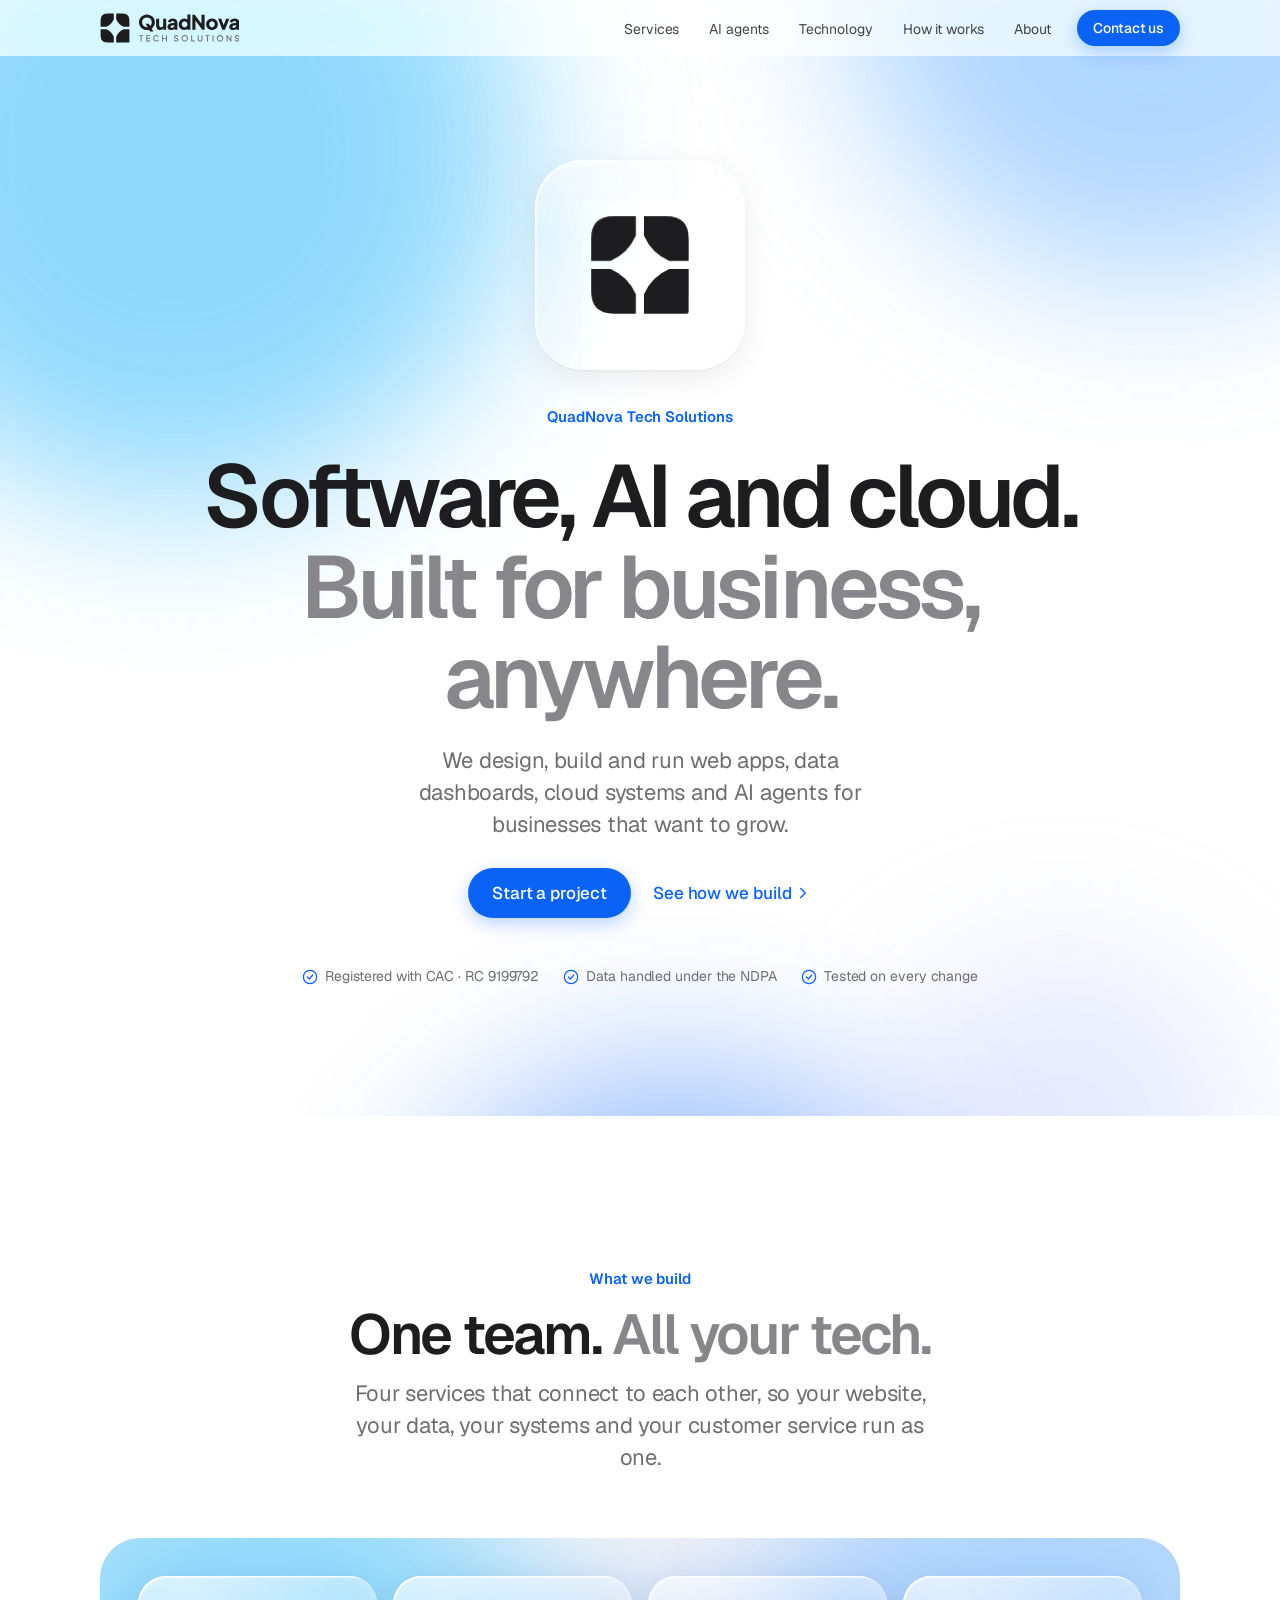
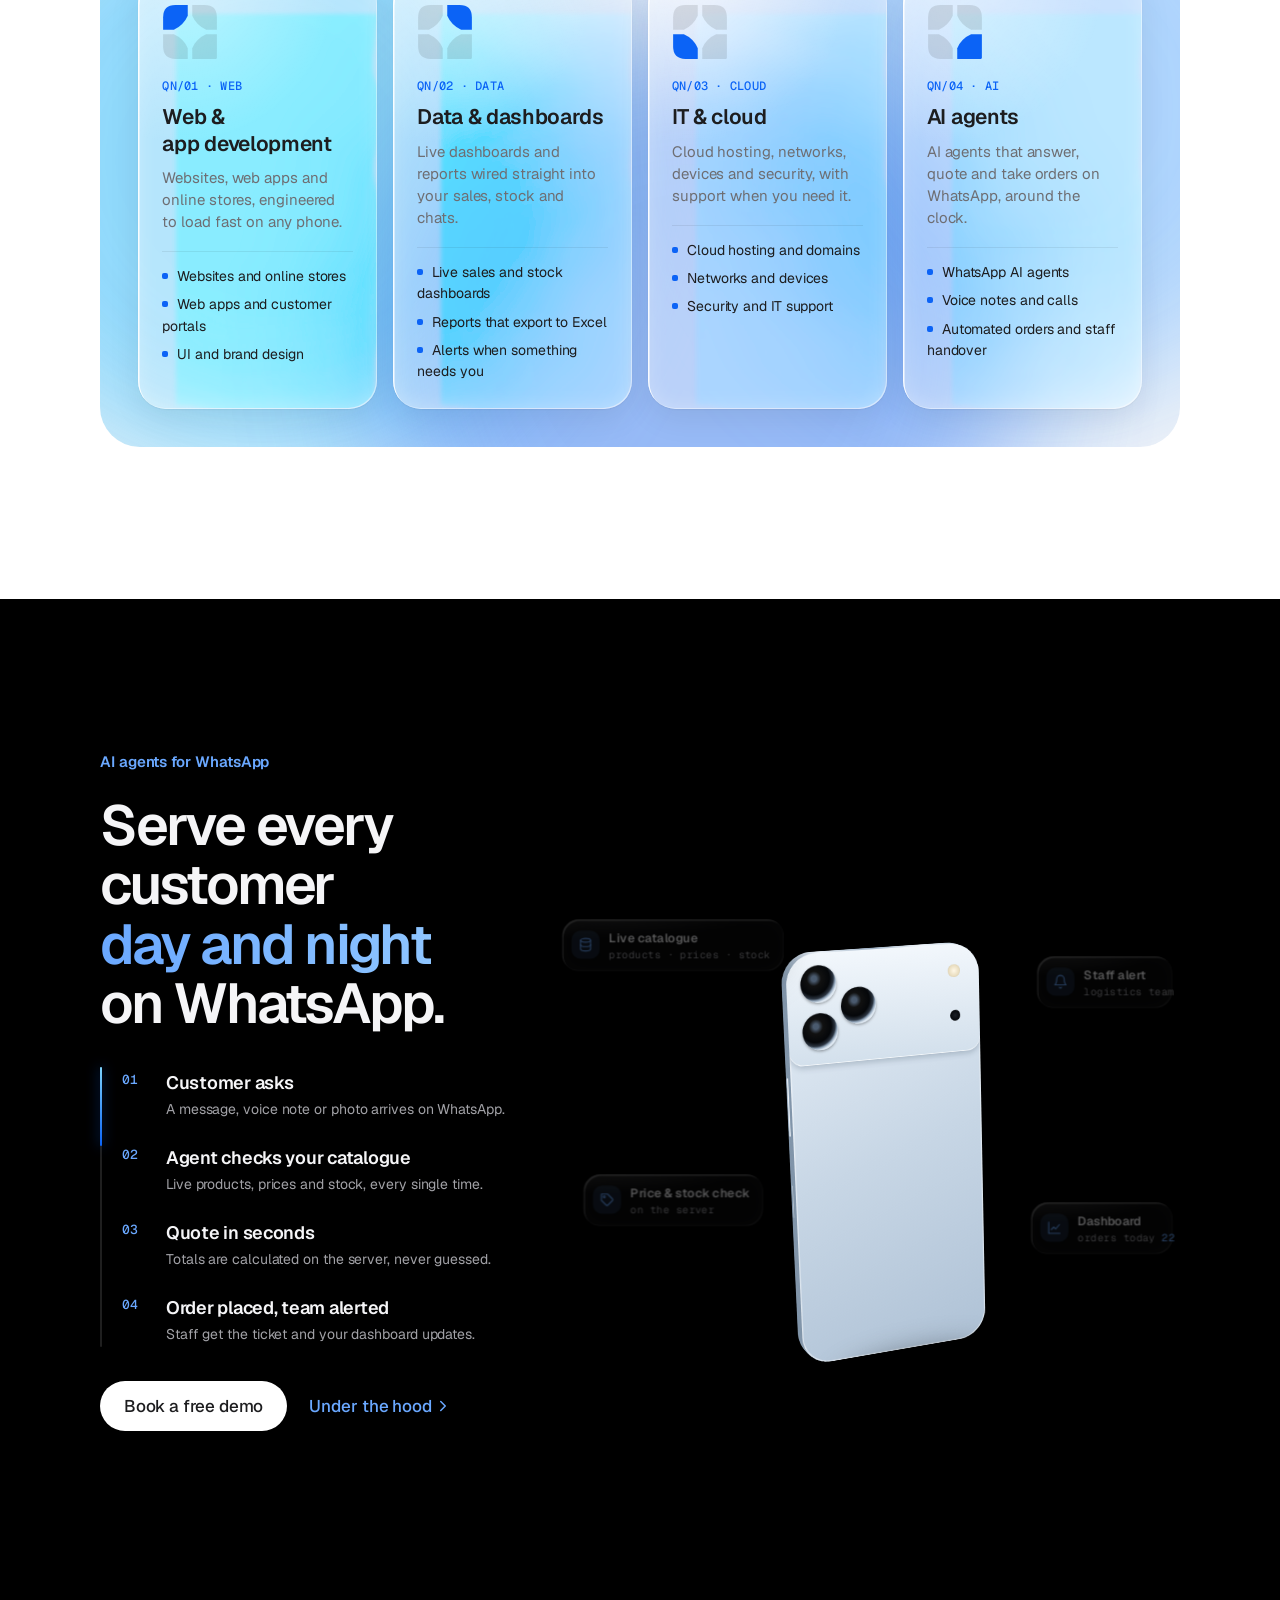
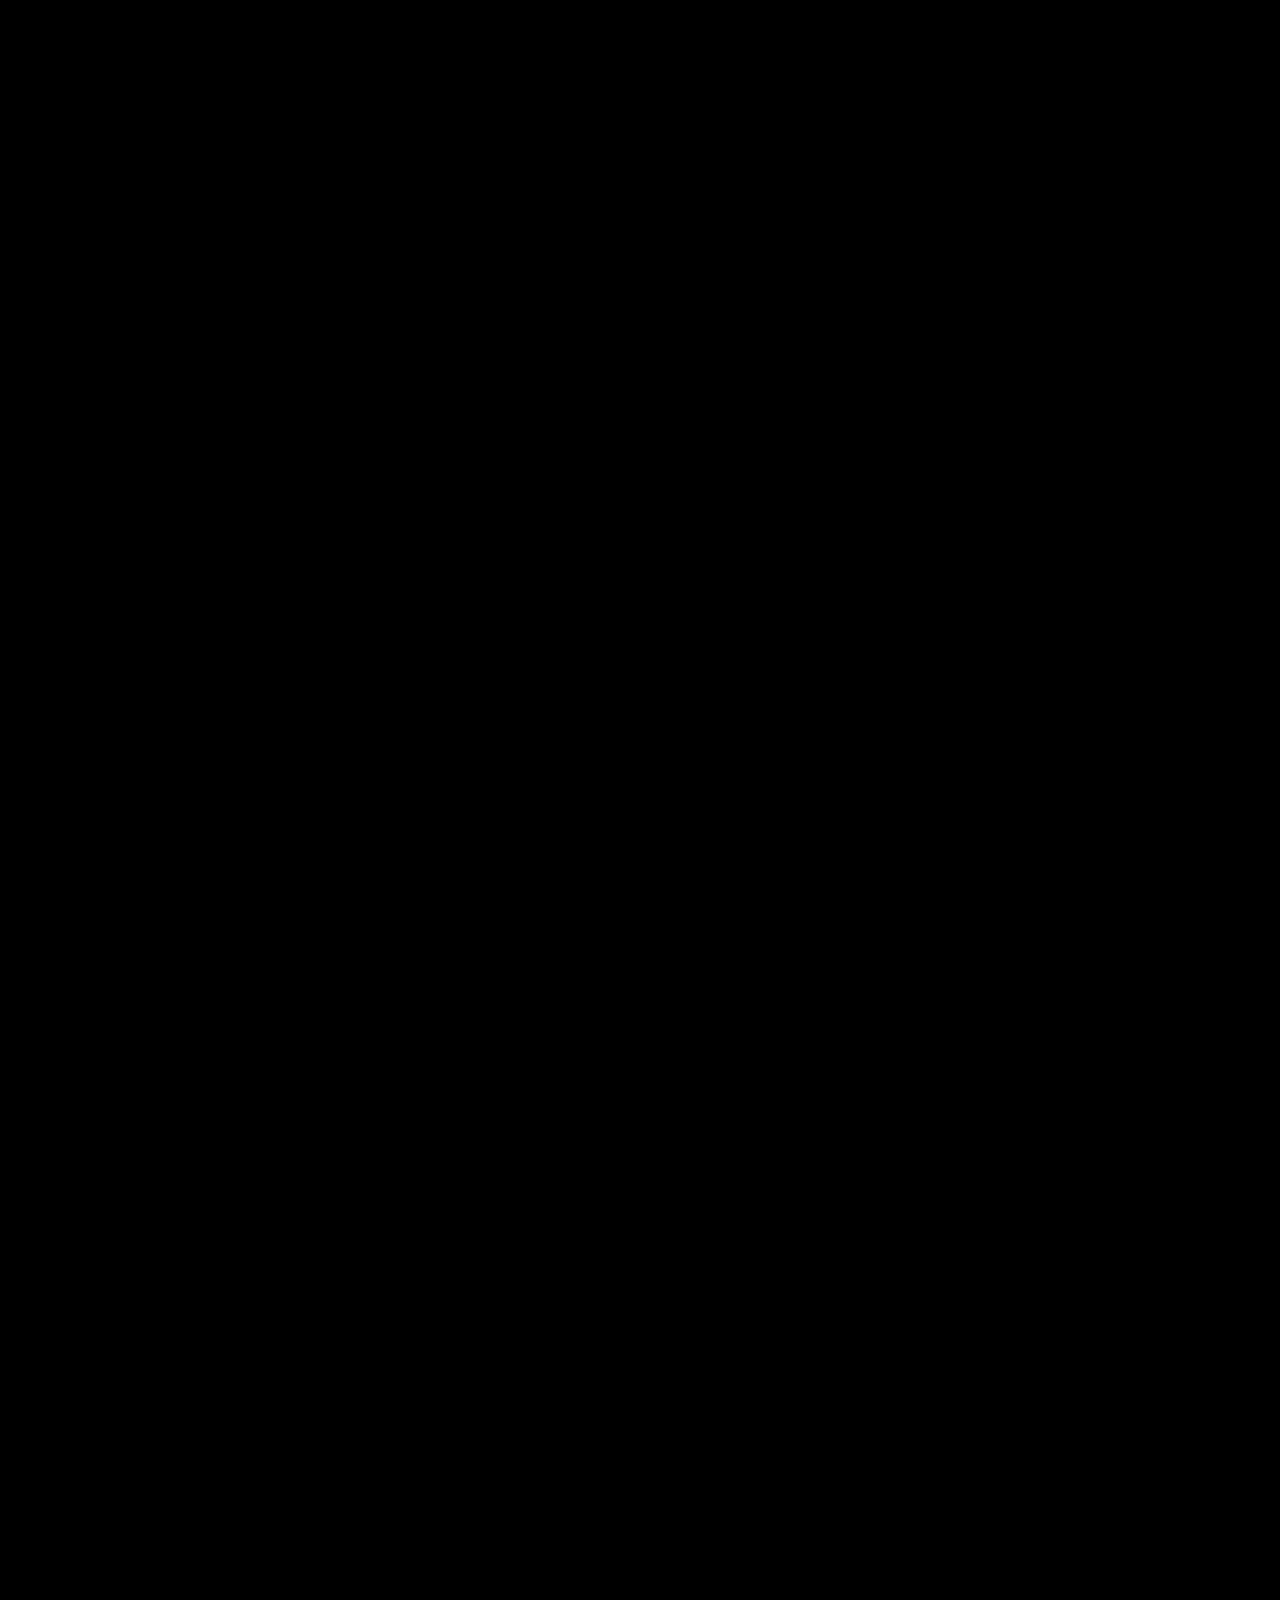
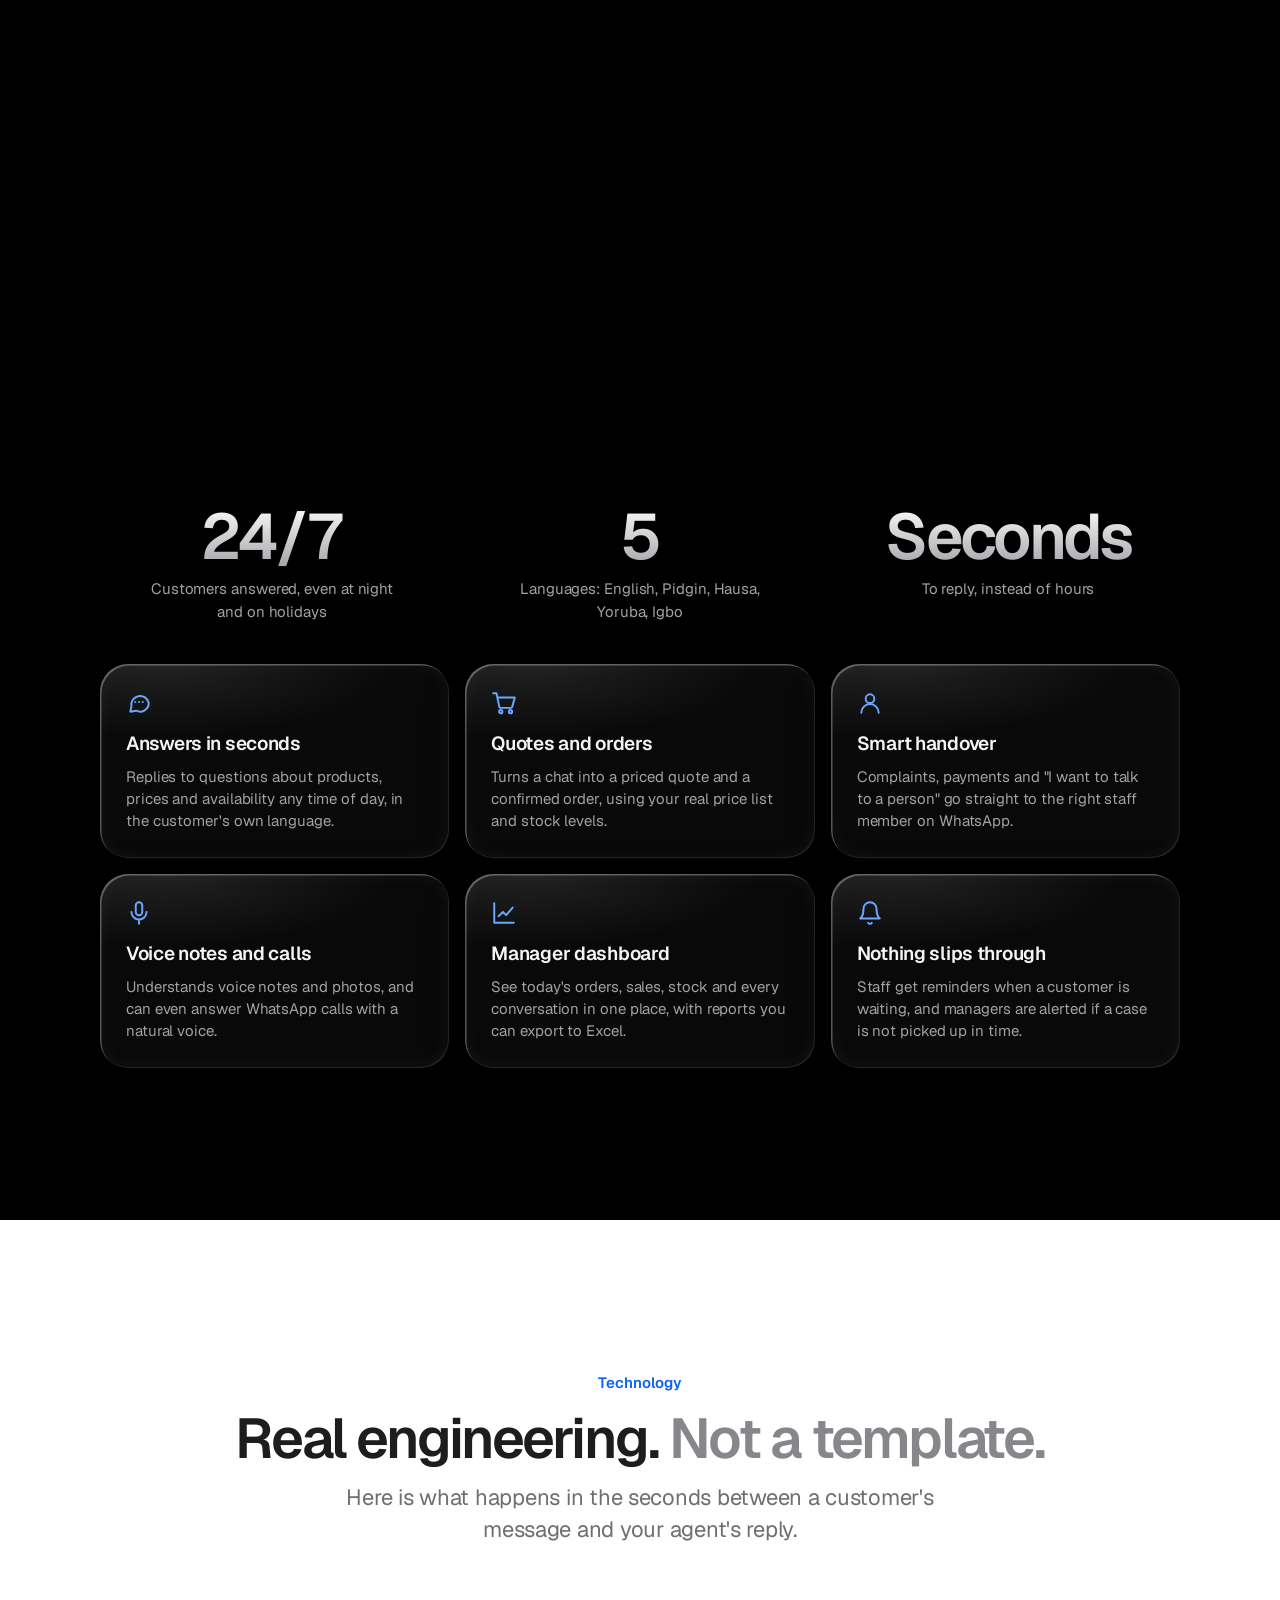
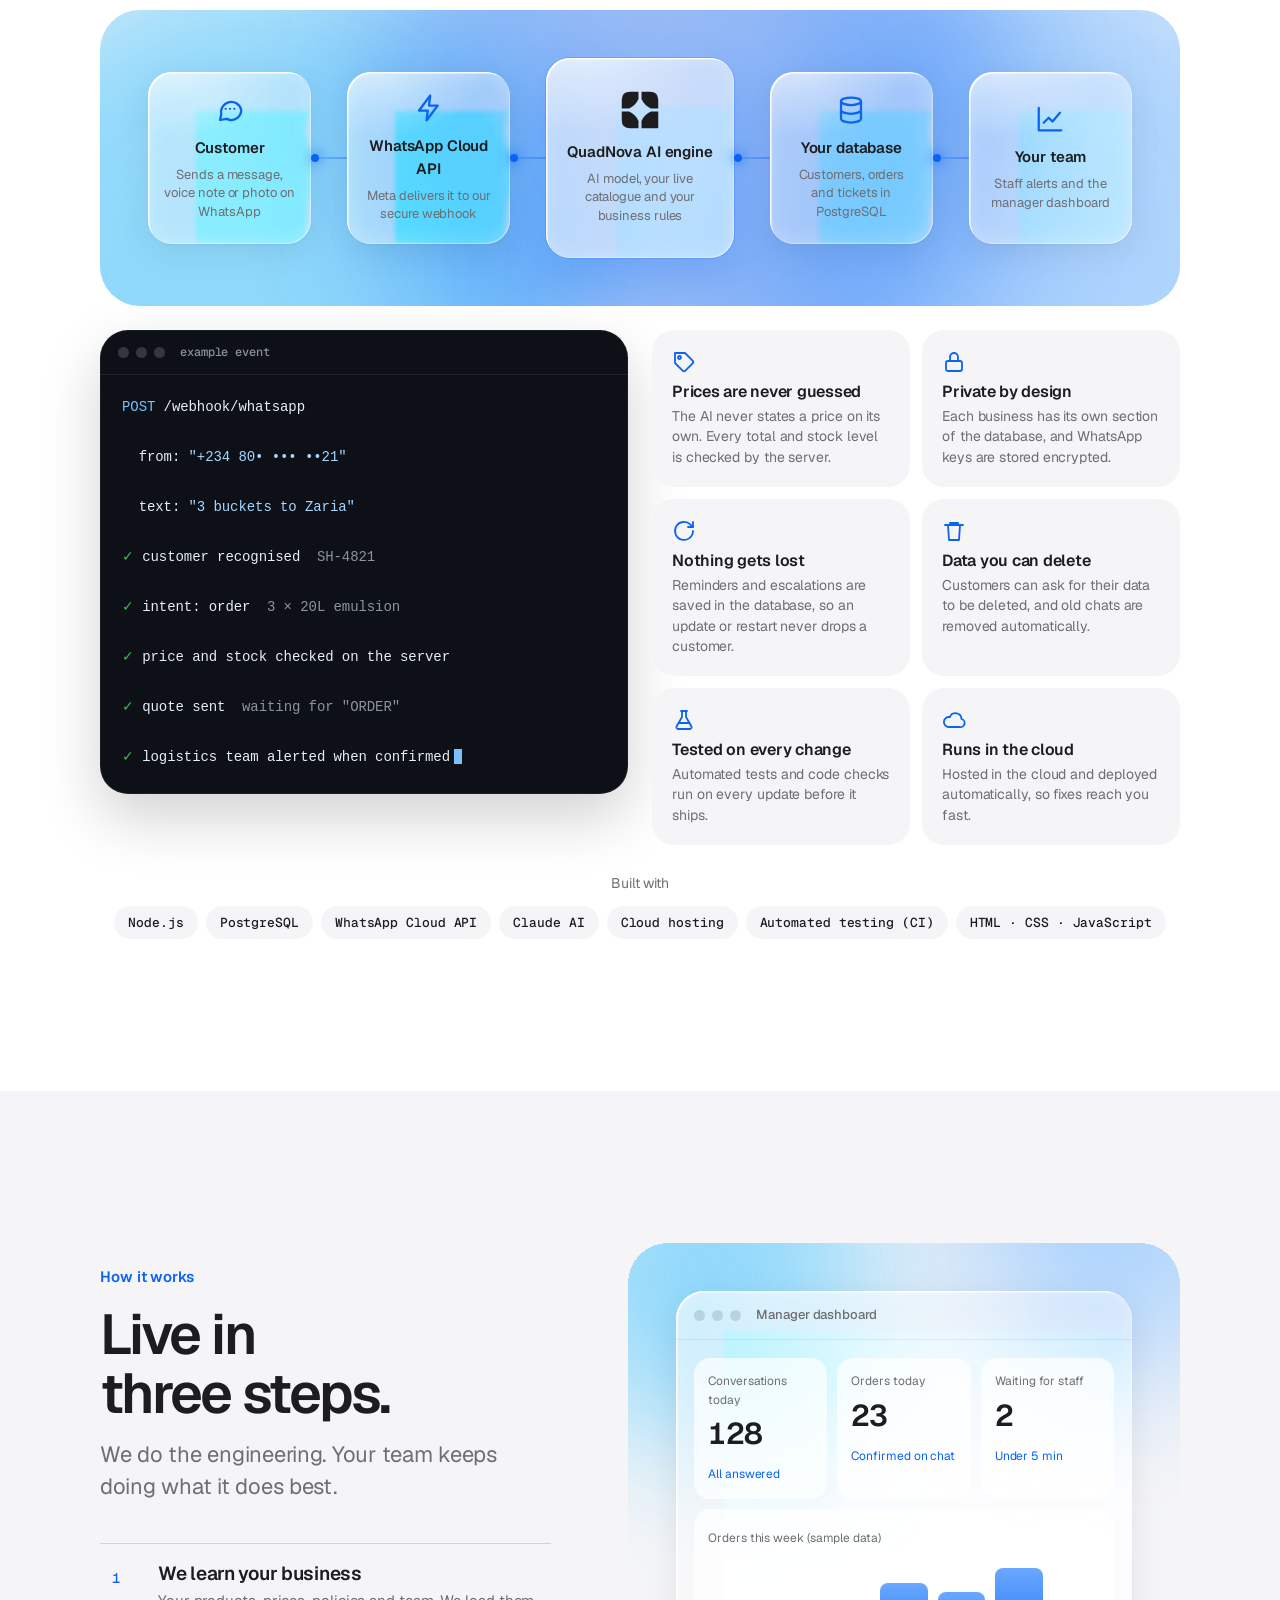
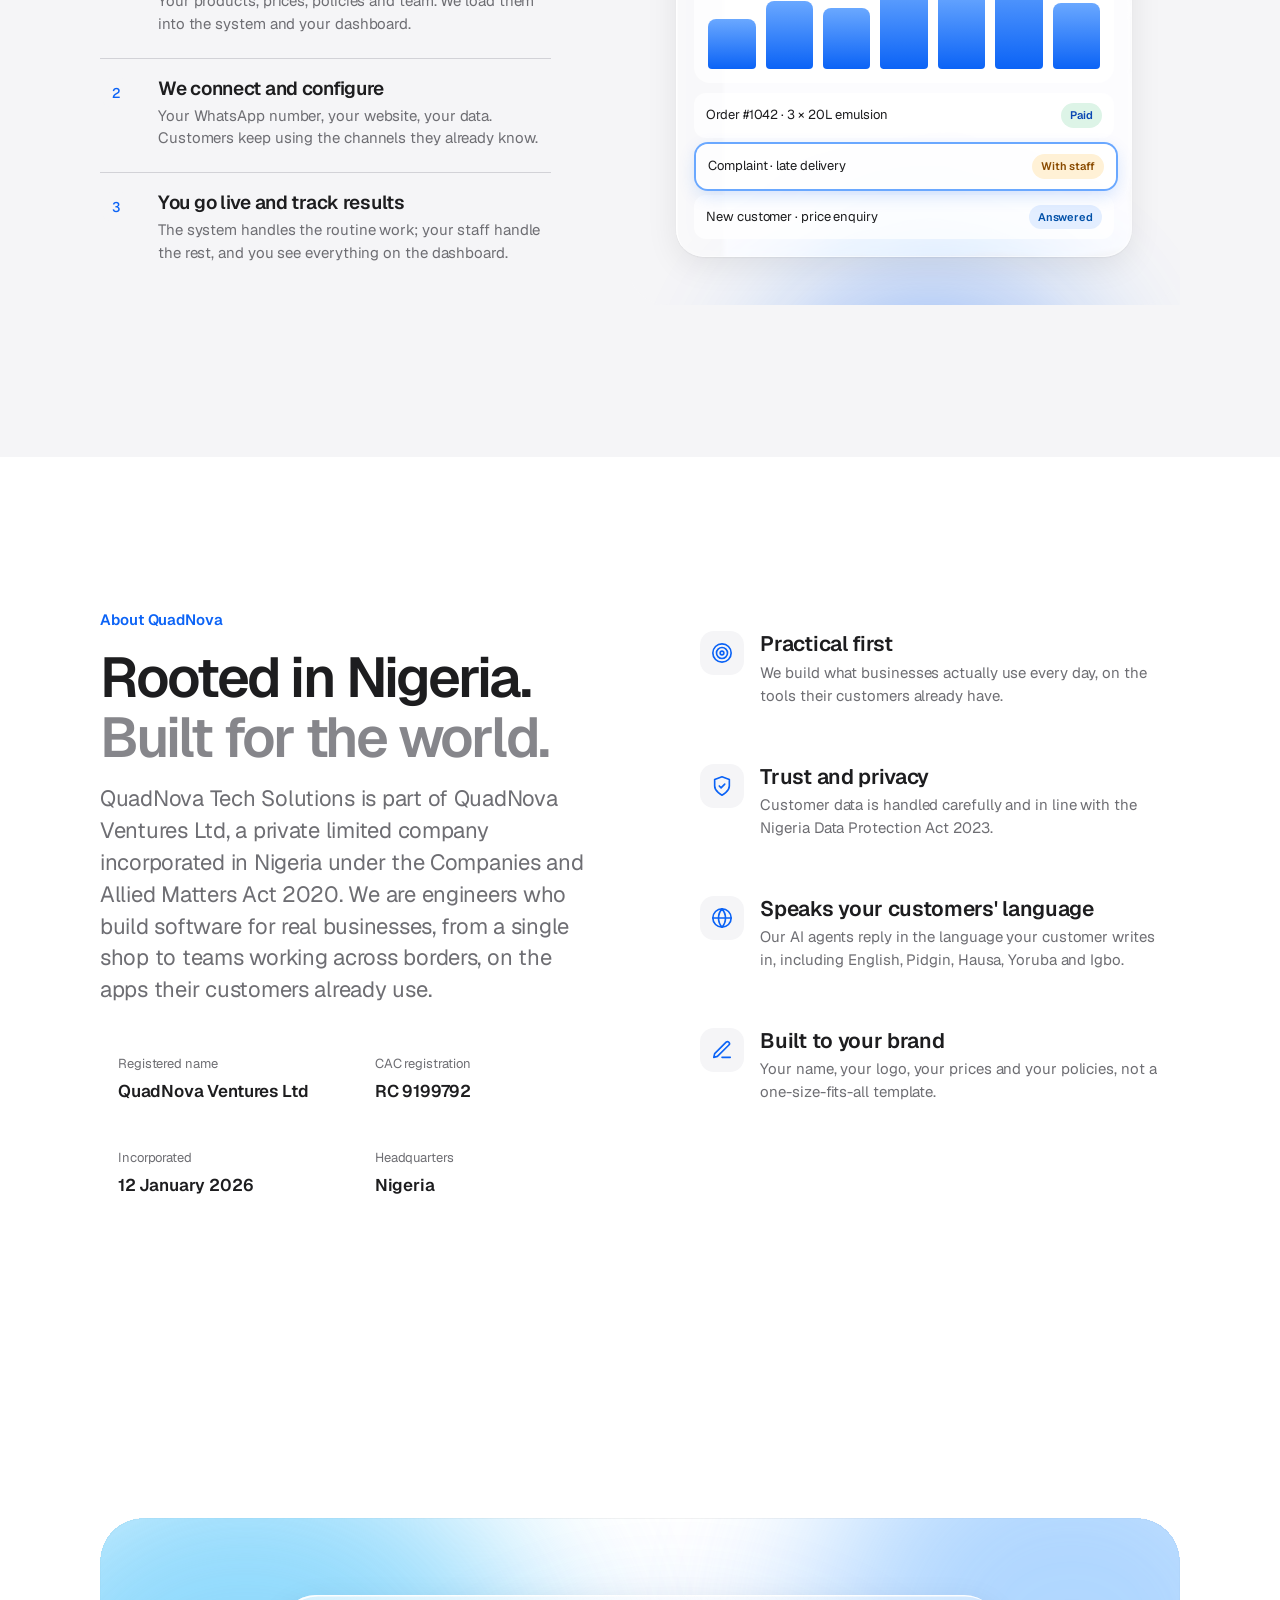
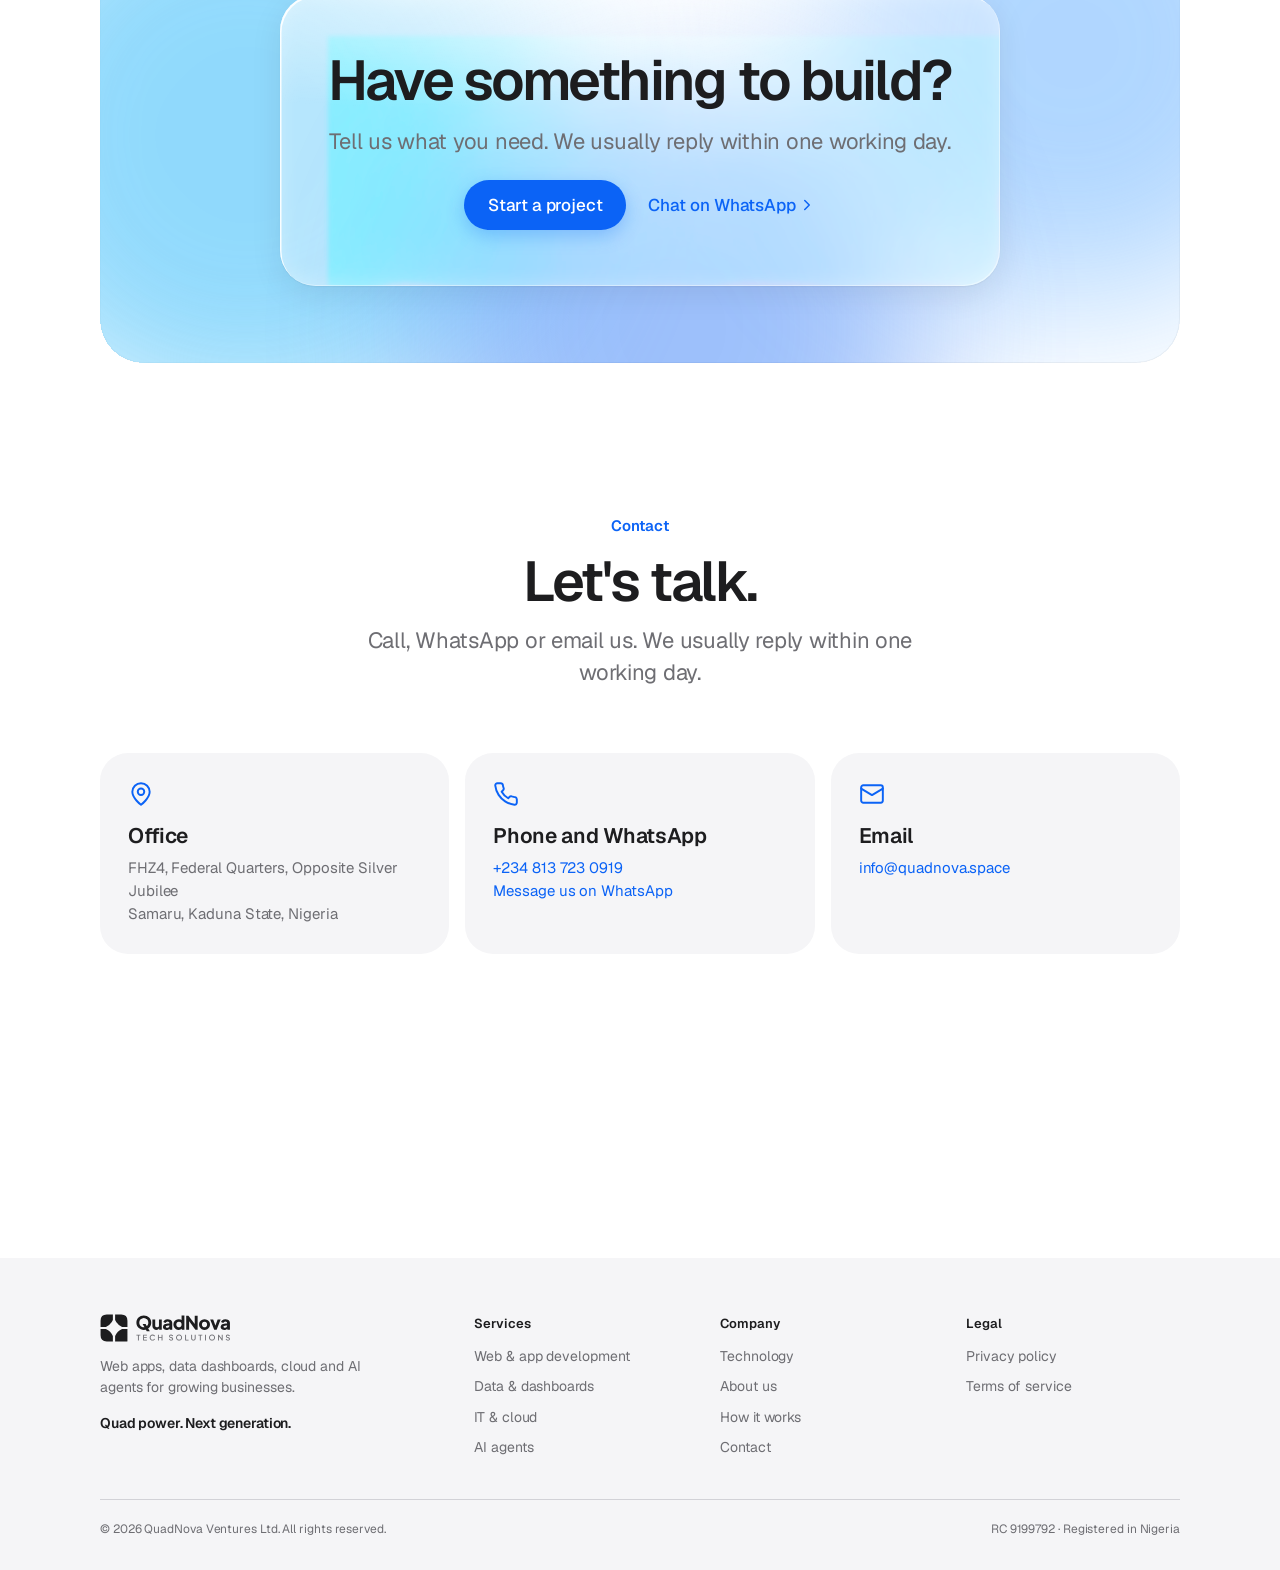
==== commit 56353e7f: "Rebrand the site as QuadNova Tech Solutions New identity from the brand kit: the QuadNova mark and l" ====
--- a/index.html
+++ b/index.html
@@ -2,163 +2,296 @@
 <html lang="en" class="no-js">
 <head>
 <meta charset="utf-8">
-<meta name="viewport" content="width=device-width, initial-scale=1">
-<title>QuadNova Ventures Ltd · Digital solutions, trade and construction in Nigeria</title>
-<meta name="description" content="QuadNova Ventures Ltd (RC 9199792) builds AI WhatsApp customer assistants and digital tools for Nigerian businesses, and delivers trade, construction, agribusiness and recycling services.">
-<meta property="og:title" content="QuadNova Ventures Ltd">
-<meta property="og:description" content="AI WhatsApp customer assistants and digital solutions for Nigerian businesses.">
-<meta name="theme-color" content="#071a33">
+<meta name="viewport" content="width=device-width, initial-scale=1, viewport-fit=cover">
+<title>QuadNova Tech Solutions · Software, AI agents, data and cloud for growing businesses</title>
+<meta name="description" content="QuadNova Tech Solutions designs, builds and runs web apps, data dashboards, cloud infrastructure and AI agents for growing businesses, wherever they are.">
+<meta property="og:title" content="QuadNova Tech Solutions">
+<meta property="og:description" content="Web apps, data dashboards, cloud and AI agents for growing businesses.">
+<meta property="og:image" content="https://quadnova.space/assets/og-image.png">
+<meta property="og:image:width" content="1200">
+<meta property="og:image:height" content="630">
+<meta name="twitter:card" content="summary_large_image">
+<meta name="theme-color" content="#ffffff">
 <link rel="canonical" href="https://quadnova.space/">
 <meta property="og:url" content="https://quadnova.space/">
 <meta property="og:type" content="website">
-<link rel="icon" href="assets/icon.svg" type="image/svg+xml">
+<link rel="icon" href="assets/favicon.svg" type="image/svg+xml">
 <link rel="apple-touch-icon" href="assets/apple-touch-icon.png">
-<link rel="preload" href="assets/fonts/plus-jakarta-sans-latin-400-normal.woff2" as="font" type="font/woff2" crossorigin>
-<link rel="preload" href="assets/fonts/dm-serif-display-latin-400-normal.woff2" as="font" type="font/woff2" crossorigin>
+<link rel="preload" href="assets/fonts/geist-latin-var.woff2" as="font" type="font/woff2" crossorigin>
 <link rel="stylesheet" href="styles.css">
 </head>
 <body>
 
-<!-- Icon set (stroke icons) -->
 <svg width="0" height="0" style="position:absolute" aria-hidden="true">
-  <symbol id="i-check" viewBox="0 0 24 24" fill="none" stroke="currentColor" stroke-width="2" stroke-linecap="round" stroke-linejoin="round"><circle cx="12" cy="12" r="10"/><path d="m8 12 3 3 5-6"/></symbol>
-  <symbol id="i-arrow" viewBox="0 0 24 24" fill="none" stroke="currentColor" stroke-width="2" stroke-linecap="round" stroke-linejoin="round"><path d="M5 12h14M13 6l6 6-6 6"/></symbol>
-  <symbol id="i-chat" viewBox="0 0 24 24" fill="none" stroke="currentColor" stroke-width="2" stroke-linecap="round" stroke-linejoin="round"><path d="M21 12a8 8 0 0 1-11.6 7.1L4 20l1-4.6A8 8 0 1 1 21 12Z"/><path d="M8.5 11h.01M12 11h.01M15.5 11h.01"/></symbol>
-  <symbol id="i-globe" viewBox="0 0 24 24" fill="none" stroke="currentColor" stroke-width="2" stroke-linecap="round" stroke-linejoin="round"><circle cx="12" cy="12" r="10"/><path d="M2 12h20M12 2a15 15 0 0 1 0 20M12 2a15 15 0 0 0 0 20"/></symbol>
-  <symbol id="i-cart" viewBox="0 0 24 24" fill="none" stroke="currentColor" stroke-width="2" stroke-linecap="round" stroke-linejoin="round"><circle cx="9" cy="20" r="1.5"/><circle cx="18" cy="20" r="1.5"/><path d="M2 3h3l2.7 12.4a1.5 1.5 0 0 0 1.5 1.1h8.9a1.5 1.5 0 0 0 1.5-1.1L22 7H6"/></symbol>
-  <symbol id="i-user" viewBox="0 0 24 24" fill="none" stroke="currentColor" stroke-width="2" stroke-linecap="round" stroke-linejoin="round"><circle cx="12" cy="8" r="4"/><path d="M4 21a8 8 0 0 1 16 0"/></symbol>
-  <symbol id="i-mic" viewBox="0 0 24 24" fill="none" stroke="currentColor" stroke-width="2" stroke-linecap="round" stroke-linejoin="round"><rect x="9" y="2" width="6" height="12" rx="3"/><path d="M5 11a7 7 0 0 0 14 0M12 18v4"/></symbol>
-  <symbol id="i-chart" viewBox="0 0 24 24" fill="none" stroke="currentColor" stroke-width="2" stroke-linecap="round" stroke-linejoin="round"><path d="M3 3v18h18"/><path d="M7 15l4-4 3 3 6-7"/></symbol>
-  <symbol id="i-bell" viewBox="0 0 24 24" fill="none" stroke="currentColor" stroke-width="2" stroke-linecap="round" stroke-linejoin="round"><path d="M6 8a6 6 0 1 1 12 0c0 7 3 9 3 9H3s3-2 3-9"/><path d="M10.3 21a1.9 1.9 0 0 0 3.4 0"/></symbol>
-  <symbol id="i-shield" viewBox="0 0 24 24" fill="none" stroke="currentColor" stroke-width="2" stroke-linecap="round" stroke-linejoin="round"><path d="M12 22s8-4 8-10V5l-8-3-8 3v7c0 6 8 10 8 10Z"/><path d="m9 12 2 2 4-4"/></symbol>
-  <symbol id="i-pen" viewBox="0 0 24 24" fill="none" stroke="currentColor" stroke-width="2" stroke-linecap="round" stroke-linejoin="round"><path d="M12 20h9"/><path d="M16.5 3.5a2.1 2.1 0 0 1 3 3L7 19l-4 1 1-4Z"/></symbol>
-  <symbol id="i-cpu" viewBox="0 0 24 24" fill="none" stroke="currentColor" stroke-width="2" stroke-linecap="round" stroke-linejoin="round"><rect x="5" y="5" width="14" height="14" rx="2"/><rect x="9" y="9" width="6" height="6"/><path d="M9 2v3M15 2v3M9 19v3M15 19v3M2 9h3M2 15h3M19 9h3M19 15h3"/></symbol>
-  <symbol id="i-ship" viewBox="0 0 24 24" fill="none" stroke="currentColor" stroke-width="2" stroke-linecap="round" stroke-linejoin="round"><path d="M2 20c2 1 4 1 6 0s4-1 6 0 4 1 6 0"/><path d="M4 17 3 12h18l-2 5"/><path d="M12 12V4M8 8h8l-1-4H9Z"/></symbol>
-  <symbol id="i-building" viewBox="0 0 24 24" fill="none" stroke="currentColor" stroke-width="2" stroke-linecap="round" stroke-linejoin="round"><rect x="4" y="2" width="16" height="20" rx="1"/><path d="M9 22v-4h6v4M8 6h.01M12 6h.01M16 6h.01M8 10h.01M12 10h.01M16 10h.01M8 14h.01M12 14h.01M16 14h.01"/></symbol>
-  <symbol id="i-leaf" viewBox="0 0 24 24" fill="none" stroke="currentColor" stroke-width="2" stroke-linecap="round" stroke-linejoin="round"><path d="M11 20A7 7 0 0 1 4 13c0-6 6-10 16-10 0 10-4 16-10 16"/><path d="M4 21c4-4 7-7 11-10"/></symbol>
-  <symbol id="i-chef" viewBox="0 0 24 24" fill="none" stroke="currentColor" stroke-width="2" stroke-linecap="round" stroke-linejoin="round"><path d="M6 14a4 4 0 1 1 1.5-7.7 5 5 0 0 1 9 0A4 4 0 1 1 18 14v6H6Z"/><path d="M6 17h12"/></symbol>
-  <symbol id="i-thread" viewBox="0 0 24 24" fill="none" stroke="currentColor" stroke-width="2" stroke-linecap="round" stroke-linejoin="round"><path d="M7 3h10M7 21h10"/><rect x="7" y="3" width="10" height="18" rx="1"/><path d="M7 8l10 3M7 13l10 3"/></symbol>
-  <symbol id="i-recycle" viewBox="0 0 24 24" fill="none" stroke="currentColor" stroke-width="2" stroke-linecap="round" stroke-linejoin="round"><path d="M7 19H4.8a1.8 1.8 0 0 1-1.6-2.7L7.4 9"/><path d="M11 19h8.2a1.8 1.8 0 0 0 1.6-2.7l-1.2-2.1"/><path d="m14 16-3 3 3 3"/><path d="M8.3 13.6 7.4 9 3 10.2"/><path d="m9.3 5.6 1.1-1.9a1.8 1.8 0 0 1 3.1 0l3.9 6.7"/><path d="m13.4 9.4 3.9.4.4-4.4"/></symbol>
-  <symbol id="i-pin" viewBox="0 0 24 24" fill="none" stroke="currentColor" stroke-width="2" stroke-linecap="round" stroke-linejoin="round"><path d="M20 10c0 6-8 12-8 12s-8-6-8-12a8 8 0 0 1 16 0Z"/><circle cx="12" cy="10" r="3"/></symbol>
-  <symbol id="i-phone" viewBox="0 0 24 24" fill="none" stroke="currentColor" stroke-width="2" stroke-linecap="round" stroke-linejoin="round"><path d="M22 16.9v3a2 2 0 0 1-2.2 2 19.8 19.8 0 0 1-8.6-3.1 19.5 19.5 0 0 1-6-6A19.8 19.8 0 0 1 2.1 4.2 2 2 0 0 1 4.1 2h3a2 2 0 0 1 2 1.7c.1 1 .4 1.9.7 2.8a2 2 0 0 1-.5 2.1L8 9.9a16 16 0 0 0 6 6l1.3-1.3a2 2 0 0 1 2.1-.4c.9.3 1.8.6 2.8.7a2 2 0 0 1 1.7 2Z"/></symbol>
-  <symbol id="i-mail" viewBox="0 0 24 24" fill="none" stroke="currentColor" stroke-width="2" stroke-linecap="round" stroke-linejoin="round"><rect x="2" y="4" width="20" height="16" rx="2"/><path d="m22 7-10 6L2 7"/></symbol>
+  <symbol id="qn-lockup" viewBox="0 0 464.13 100"><path fill="currentColor" d="M2 46L2 24Q2 2 24 2L46 2L46 21.18A48 48 0 0 1 21.18 46ZM98 46L98 24Q98 2 76 2L54 2L54 21.18A48 48 0 0 0 78.82 46ZM2 54L2 76Q2 98 24 98L46 98L46 78.82A48 48 0 0 0 21.18 54ZM98 54L98 96Q98 98 96 98L54 98L54 78.82A48 48 0 0 1 78.82 54Z"/><path fill="currentColor" transform="translate(127.05 55.92) scale(0.67)" d="M43.900000000000006 1.2000000000000002Q35.5 1.2000000000000002 28.3 -1.7000000000000002Q21.1 -4.6000000000000005 15.75 -9.850000000000001Q10.4 -15.100000000000001 7.4 -22.1Q4.4 -29.1 4.4 -37.300000000000004Q4.4 -45.5 7.3500000000000005 -52.5Q10.3 -59.5 15.65 -64.7Q21.0 -69.9 28.2 -72.80000000000001Q35.4 -75.7 43.900000000000006 -75.7Q52.400000000000006 -75.7 59.6 -72.80000000000001Q66.8 -69.9 72.15 -64.7Q77.5 -59.5 80.45 -52.5Q83.4 -45.5 83.4 -37.300000000000004Q83.4 -29.1 80.4 -22.1Q77.4 -15.100000000000001 72.05000000000001 -9.850000000000001Q66.7 -4.6000000000000005 59.5 -1.7000000000000002Q52.300000000000004 1.2000000000000002 43.900000000000006 1.2000000000000002ZM43.900000000000006 -12.8Q49.0 -12.8 53.35 -14.600000000000001Q57.7 -16.400000000000002 61.0 -19.650000000000002Q64.3 -22.900000000000002 66.1 -27.400000000000002Q67.9 -31.900000000000002 67.9 -37.300000000000004Q67.9 -42.7 66.1 -47.150000000000006Q64.3 -51.6 61.0 -54.900000000000006Q57.7 -58.2 53.35 -59.95Q49.0 -61.7 43.900000000000006 -61.7Q38.800000000000004 -61.7 34.45 -59.95Q30.1 -58.2 26.8 -54.900000000000006Q23.5 -51.6 21.700000000000003 -47.150000000000006Q19.900000000000002 -42.7 19.900000000000002 -37.300000000000004Q19.900000000000002 -31.900000000000002 21.700000000000003 -27.400000000000002Q23.5 -22.900000000000002 26.8 -19.650000000000002Q30.1 -16.400000000000002 34.45 -14.600000000000001Q38.800000000000004 -12.8 43.900000000000006 -12.8ZM59.7 9.0 37.5 -29.8H53.5L76.0 9.0ZM110.4 1.2000000000000002Q103.80000000000001 1.2000000000000002 99.15 -1.65Q94.50000000000001 -4.5 92.10000000000002 -9.600000000000001Q89.70000000000002 -14.700000000000001 89.70000000000002 -21.5V-54.6H104.70000000000002V-22.700000000000003Q104.70000000000002 -19.6 105.95000000000002 -17.25Q107.20000000000002 -14.9 109.50000000000001 -13.600000000000001Q111.80000000000001 -12.3 114.70000000000002 -12.3Q117.70000000000002 -12.3 119.95000000000002 -13.600000000000001Q122.20000000000002 -14.9 123.45000000000002 -17.25Q124.70000000000002 -19.6 124.70000000000002 -22.700000000000003V-54.6H139.70000000000002V0.0H125.70000000000002V-10.8L126.50000000000001 -8.4Q124.60000000000002 -3.5 120.35000000000002 -1.15Q116.10000000000001 1.2000000000000002 110.4 1.2000000000000002ZM165.10000000000002 1.2000000000000002Q159.20000000000002 1.2000000000000002 154.90000000000003 -0.7Q150.60000000000002 -2.6 148.3 -6.15Q146.00000000000003 -9.700000000000001 146.00000000000003 -14.600000000000001Q146.00000000000003 -19.200000000000003 148.10000000000002 -22.75Q150.20000000000002 -26.3 154.55 -28.700000000000003Q158.9 -31.1 165.40000000000003 -32.1L182.10000000000002 -34.800000000000004V-23.8L168.10000000000002 -21.3Q164.90000000000003 -20.700000000000003 163.20000000000005 -19.25Q161.50000000000003 -17.8 161.50000000000003 -15.100000000000001Q161.50000000000003 -12.600000000000001 163.40000000000003 -11.200000000000001Q165.3 -9.8 168.10000000000002 -9.8Q171.8 -9.8 174.60000000000002 -11.4Q177.40000000000003 -13.0 178.95000000000005 -15.75Q180.50000000000003 -18.5 180.50000000000003 -21.8V-36.0Q180.50000000000003 -39.1 178.05 -41.2Q175.60000000000002 -43.300000000000004 171.40000000000003 -43.300000000000004Q167.40000000000003 -43.300000000000004 164.35000000000002 -41.10000000000001Q161.3 -38.900000000000006 159.9 -35.300000000000004L147.9 -41.0Q149.50000000000003 -45.6 153.00000000000003 -48.900000000000006Q156.50000000000003 -52.2 161.40000000000003 -54.0Q166.3 -55.800000000000004 172.10000000000002 -55.800000000000004Q179.00000000000003 -55.800000000000004 184.3 -53.300000000000004Q189.60000000000002 -50.800000000000004 192.55 -46.35000000000001Q195.50000000000003 -41.900000000000006 195.50000000000003 -36.0V0.0H181.50000000000003V-8.8L184.90000000000003 -9.4Q182.50000000000003 -5.800000000000001 179.60000000000002 -3.45Q176.70000000000002 -1.1 173.10000000000002 0.050000000000000044Q169.50000000000003 1.2000000000000002 165.10000000000002 1.2000000000000002ZM229.7 1.2000000000000002Q221.7 1.2000000000000002 215.39999999999998 -2.6Q209.1 -6.4 205.45 -12.900000000000002Q201.8 -19.400000000000002 201.8 -27.3Q201.8 -35.300000000000004 205.5 -41.75Q209.2 -48.2 215.5 -52.0Q221.8 -55.800000000000004 229.6 -55.800000000000004Q235.6 -55.800000000000004 240.25 -53.550000000000004Q244.9 -51.300000000000004 247.6 -47.2L245.3 -44.2V-75.7H260.3V0.0H246.3V-10.0L247.7 -6.9Q244.9 -2.9000000000000004 240.10000000000002 -0.8500000000000001Q235.3 1.2000000000000002 229.7 1.2000000000000002ZM231.5 -12.3Q235.6 -12.3 238.7 -14.200000000000001Q241.8 -16.1 243.55 -19.5Q245.3 -22.900000000000002 245.3 -27.3Q245.3 -31.700000000000003 243.55 -35.1Q241.8 -38.5 238.7 -40.400000000000006Q235.6 -42.300000000000004 231.5 -42.300000000000004Q227.4 -42.300000000000004 224.15 -40.35000000000001Q220.9 -38.400000000000006 219.10000000000002 -35.050000000000004Q217.3 -31.700000000000003 217.3 -27.3Q217.3 -22.900000000000002 219.10000000000002 -19.5Q220.9 -16.1 224.15 -14.200000000000001Q227.4 -12.3 231.5 -12.3ZM269.90000000000003 0.0V-74.5H281.8L321.8 -21.8L315.40000000000003 -20.3V-74.5H330.90000000000003V0.0H318.90000000000003L279.6 -53.1L285.40000000000003 -54.6V0.0ZM367.6 1.2000000000000002Q359.5 1.2000000000000002 352.85 -2.5Q346.2 -6.2 342.25 -12.65Q338.3 -19.1 338.3 -27.3Q338.3 -35.6 342.25 -42.0Q346.2 -48.400000000000006 352.85 -52.10000000000001Q359.5 -55.800000000000004 367.6 -55.800000000000004Q375.7 -55.800000000000004 382.29999999999995 -52.10000000000001Q388.9 -48.400000000000006 392.85 -42.0Q396.8 -35.6 396.8 -27.3Q396.8 -19.1 392.85 -12.65Q388.9 -6.2 382.29999999999995 -2.5Q375.7 1.2000000000000002 367.6 1.2000000000000002ZM367.6 -12.3Q371.7 -12.3 374.75 -14.200000000000001Q377.8 -16.1 379.55 -19.5Q381.3 -22.900000000000002 381.3 -27.3Q381.3 -31.700000000000003 379.55 -35.050000000000004Q377.8 -38.400000000000006 374.75 -40.35000000000001Q371.7 -42.300000000000004 367.6 -42.300000000000004Q363.5 -42.300000000000004 360.4 -40.35000000000001Q357.3 -38.400000000000006 355.55 -35.050000000000004Q353.8 -31.700000000000003 353.8 -27.3Q353.8 -22.900000000000002 355.55 -19.5Q357.3 -16.1 360.4 -14.200000000000001Q363.5 -12.3 367.6 -12.3ZM419.20000000000005 0.0 397.70000000000005 -54.6H413.90000000000003L428.8 -13.3H422.6L437.5 -54.6H453.70000000000005L432.20000000000005 0.0ZM472.7 1.2000000000000002Q466.8 1.2000000000000002 462.5 -0.7Q458.2 -2.6 455.9 -6.15Q453.6 -9.700000000000001 453.6 -14.600000000000001Q453.6 -19.200000000000003 455.70000000000005 -22.75Q457.8 -26.3 462.15 -28.700000000000003Q466.5 -31.1 473.0 -32.1L489.70000000000005 -34.800000000000004V-23.8L475.7 -21.3Q472.5 -20.700000000000003 470.8 -19.25Q469.1 -17.8 469.1 -15.100000000000001Q469.1 -12.600000000000001 471.0 -11.200000000000001Q472.90000000000003 -9.8 475.7 -9.8Q479.40000000000003 -9.8 482.20000000000005 -11.4Q485.0 -13.0 486.55 -15.75Q488.1 -18.5 488.1 -21.8V-36.0Q488.1 -39.1 485.65 -41.2Q483.2 -43.300000000000004 479.0 -43.300000000000004Q475.0 -43.300000000000004 471.95000000000005 -41.10000000000001Q468.90000000000003 -38.900000000000006 467.5 -35.300000000000004L455.5 -41.0Q457.1 -45.6 460.6 -48.900000000000006Q464.1 -52.2 469.0 -54.0Q473.90000000000003 -55.800000000000004 479.7 -55.800000000000004Q486.6 -55.800000000000004 491.90000000000003 -53.300000000000004Q497.20000000000005 -50.800000000000004 500.15000000000003 -46.35000000000001Q503.1 -41.900000000000006 503.1 -36.0V0.0H489.1V-8.8L492.5 -9.4Q490.1 -5.800000000000001 487.20000000000005 -3.45Q484.3 -1.1 480.70000000000005 0.050000000000000044Q477.1 1.2000000000000002 472.7 1.2000000000000002Z"/><path style="fill:var(--fg-2, #6E6E73)" transform="translate(129.69 94.73) scale(0.27945)" d="M20.85 0.0V-64.0H1.1V-74.5H52.1V-64.0H32.6V0.0ZM86.9 0.0V-74.5H135.95V-64.0H98.65V-42.6H133.95V-32.1H98.65V-10.5H135.95V0.0ZM207.70000000000002 1.2000000000000002Q199.75 1.2000000000000002 193.025 -1.6749999999999998Q186.3 -4.55 181.32500000000002 -9.725Q176.35000000000002 -14.9 173.57500000000002 -21.900000000000002Q170.8 -28.900000000000002 170.8 -37.25Q170.8 -45.6 173.55 -52.625Q176.3 -59.650000000000006 181.275 -64.825Q186.25 -70.0 192.97500000000002 -72.85Q199.70000000000002 -75.7 207.70000000000002 -75.7Q215.55 -75.7 221.8 -73.0Q228.05 -70.3 232.375 -65.925Q236.70000000000002 -61.550000000000004 238.55 -56.45L227.95000000000002 -51.5Q225.60000000000002 -57.45 220.35000000000002 -61.2Q215.10000000000002 -64.95 207.70000000000002 -64.95Q200.3 -64.95 194.60000000000002 -61.45Q188.9 -57.95 185.72500000000002 -51.75Q182.55 -45.550000000000004 182.55 -37.25Q182.55 -29.0 185.72500000000002 -22.75Q188.9 -16.5 194.60000000000002 -13.025Q200.3 -9.55 207.70000000000002 -9.55Q215.10000000000002 -9.55 220.35000000000002 -13.275Q225.60000000000002 -17.0 227.95000000000002 -22.950000000000003L238.55 -18.0Q236.70000000000002 -12.950000000000001 232.375 -8.575000000000001Q228.05 -4.2 221.8 -1.5Q215.55 1.2000000000000002 207.70000000000002 1.2000000000000002ZM276.7 0.0V-74.5H288.45V-41.650000000000006H322.95V-74.5H334.7V0.0H322.95V-31.150000000000002H288.45V0.0ZM445.70000000000005 1.2000000000000002Q438.65000000000003 1.2000000000000002 432.67500000000007 -1.4249999999999998Q426.70000000000005 -4.05 422.475 -8.675Q418.25000000000006 -13.3 416.3 -19.25L426.25000000000006 -23.450000000000003Q428.95000000000005 -16.6 434.17500000000007 -12.875Q439.40000000000003 -9.15 446.20000000000005 -9.15Q450.20000000000005 -9.15 453.17500000000007 -10.425Q456.15000000000003 -11.700000000000001 457.80000000000007 -13.975000000000001Q459.45000000000005 -16.25 459.45000000000005 -19.3Q459.45000000000005 -23.35 457.15000000000003 -25.775000000000002Q454.85 -28.200000000000003 450.35 -29.55L436.35 -33.95Q427.95000000000005 -36.550000000000004 423.57500000000005 -41.925000000000004Q419.20000000000005 -47.300000000000004 419.20000000000005 -54.5Q419.20000000000005 -60.75 422.27500000000003 -65.525Q425.35 -70.3 430.80000000000007 -73.0Q436.25000000000006 -75.7 443.25000000000006 -75.7Q449.95000000000005 -75.7 455.475 -73.325Q461.00000000000006 -70.95 464.92500000000007 -66.85Q468.85 -62.75 470.70000000000005 -57.35L460.90000000000003 -53.1Q458.65000000000003 -59.0 454.02500000000003 -62.175000000000004Q449.40000000000003 -65.35000000000001 443.3 -65.35000000000001Q439.6 -65.35000000000001 436.77500000000003 -64.10000000000001Q433.95000000000005 -62.85 432.40000000000003 -60.525000000000006Q430.85 -58.2 430.85 -55.1Q430.85 -51.5 433.15000000000003 -48.7Q435.45000000000005 -45.900000000000006 440.15000000000003 -44.45L453.20000000000005 -40.400000000000006Q462.1 -37.65 466.57500000000005 -32.6Q471.05000000000007 -27.55 471.05000000000007 -20.1Q471.05000000000007 -13.850000000000001 467.82500000000005 -9.05Q464.6 -4.25 458.90000000000003 -1.525Q453.20000000000005 1.2000000000000002 445.70000000000005 1.2000000000000002ZM546.5 1.2000000000000002Q538.4 1.2000000000000002 531.425 -1.6749999999999998Q524.45 -4.55 519.225 -9.75Q514.0 -14.950000000000001 511.05 -21.975Q508.1 -29.0 508.1 -37.300000000000004Q508.1 -45.6 511.02500000000003 -52.625Q513.95 -59.650000000000006 519.175 -64.825Q524.4 -70.0 531.375 -72.85Q538.35 -75.7 546.5 -75.7Q554.65 -75.7 561.625 -72.825Q568.6 -69.95 573.825 -64.775Q579.0500000000001 -59.6 581.9750000000001 -52.6Q584.9000000000001 -45.6 584.9000000000001 -37.300000000000004Q584.9000000000001 -29.0 581.95 -21.975Q579.0 -14.950000000000001 573.7750000000001 -9.75Q568.5500000000001 -4.55 561.575 -1.6749999999999998Q554.6 1.2000000000000002 546.5 1.2000000000000002ZM546.5 -9.55Q552.3000000000001 -9.55 557.1500000000001 -11.65Q562.0 -13.75 565.6 -17.525Q569.2 -21.3 571.175 -26.35Q573.15 -31.400000000000002 573.15 -37.300000000000004Q573.15 -43.150000000000006 571.175 -48.175000000000004Q569.2 -53.2 565.6 -57.0Q562.0 -60.800000000000004 557.1500000000001 -62.875Q552.3000000000001 -64.95 546.5 -64.95Q540.7 -64.95 535.85 -62.875Q531.0 -60.800000000000004 527.4000000000001 -57.0Q523.8000000000001 -53.2 521.825 -48.175000000000004Q519.85 -43.150000000000006 519.85 -37.300000000000004Q519.85 -31.400000000000002 521.825 -26.35Q523.8000000000001 -21.3 527.4000000000001 -17.525Q531.0 -13.75 535.875 -11.65Q540.75 -9.55 546.5 -9.55ZM624.1000000000001 0.0V-74.5H635.8500000000001V-10.5H668.1000000000001V0.0ZM729.9000000000001 1.2000000000000002Q721.5500000000001 1.2000000000000002 715.1000000000001 -2.3000000000000003Q708.6500000000001 -5.800000000000001 705.0250000000001 -11.9Q701.4000000000001 -18.0 701.4000000000001 -25.8V-74.5H713.1500000000001V-26.3Q713.1500000000001 -21.400000000000002 715.3000000000001 -17.6Q717.45 -13.8 721.2250000000001 -11.675Q725.0000000000001 -9.55 729.9000000000001 -9.55Q734.85 -9.55 738.6 -11.675Q742.35 -13.8 744.5 -17.6Q746.6500000000001 -21.400000000000002 746.6500000000001 -26.3V-74.5H758.4000000000001V-25.8Q758.4000000000001 -18.0 754.7750000000001 -11.9Q751.1500000000001 -5.800000000000001 744.7250000000001 -2.3000000000000003Q738.3000000000001 1.2000000000000002 729.9000000000001 1.2000000000000002ZM812.35 0.0V-64.0H792.6V-74.5H843.6V-64.0H824.1V0.0ZM878.4000000000001 0.0V-74.5H890.1500000000001V0.0ZM967.8000000000001 1.2000000000000002Q959.7 1.2000000000000002 952.7250000000001 -1.6749999999999998Q945.7500000000001 -4.55 940.5250000000001 -9.75Q935.3000000000001 -14.950000000000001 932.3500000000001 -21.975Q929.4000000000001 -29.0 929.4000000000001 -37.300000000000004Q929.4000000000001 -45.6 932.325 -52.625Q935.2500000000001 -59.650000000000006 940.4750000000001 -64.825Q945.7 -70.0 952.6750000000001 -72.85Q959.6500000000001 -75.7 967.8000000000001 -75.7Q975.95 -75.7 982.9250000000001 -72.825Q989.9000000000001 -69.95 995.1250000000001 -64.775Q1000.3500000000001 -59.6 1003.2750000000001 -52.6Q1006.2 -45.6 1006.2 -37.300000000000004Q1006.2 -29.0 1003.25 -21.975Q1000.3000000000001 -14.950000000000001 995.075 -9.75Q989.8500000000001 -4.55 982.8750000000001 -1.6749999999999998Q975.9000000000001 1.2000000000000002 967.8000000000001 1.2000000000000002ZM967.8000000000001 -9.55Q973.6000000000001 -9.55 978.45 -11.65Q983.3000000000001 -13.75 986.9000000000001 -17.525Q990.5000000000001 -21.3 992.4750000000001 -26.35Q994.45 -31.400000000000002 994.45 -37.300000000000004Q994.45 -43.150000000000006 992.4750000000001 -48.175000000000004Q990.5000000000001 -53.2 986.9000000000001 -57.0Q983.3000000000001 -60.800000000000004 978.45 -62.875Q973.6000000000001 -64.95 967.8000000000001 -64.95Q962.0000000000001 -64.95 957.1500000000001 -62.875Q952.3000000000001 -60.800000000000004 948.7 -57.0Q945.1000000000001 -53.2 943.1250000000001 -48.175000000000004Q941.1500000000001 -43.150000000000006 941.1500000000001 -37.300000000000004Q941.1500000000001 -31.400000000000002 943.1250000000001 -26.35Q945.1000000000001 -21.3 948.7 -17.525Q952.3000000000001 -13.75 957.1750000000001 -11.65Q962.0500000000001 -9.55 967.8000000000001 -9.55ZM1045.4 0.0V-74.5H1054.8500000000001L1096.7 -16.8L1092.15 -16.05V-74.5H1103.9V0.0H1094.4L1052.9 -58.1L1057.15 -58.85V0.0ZM1171.4 1.2000000000000002Q1164.3500000000001 1.2000000000000002 1158.375 -1.4249999999999998Q1152.4 -4.05 1148.1750000000002 -8.675Q1143.95 -13.3 1142.0000000000002 -19.25L1151.95 -23.450000000000003Q1154.65 -16.6 1159.875 -12.875Q1165.1000000000001 -9.15 1171.9 -9.15Q1175.9 -9.15 1178.875 -10.425Q1181.8500000000001 -11.700000000000001 1183.5 -13.975000000000001Q1185.15 -16.25 1185.15 -19.3Q1185.15 -23.35 1182.8500000000001 -25.775000000000002Q1180.5500000000002 -28.200000000000003 1176.0500000000002 -29.55L1162.0500000000002 -33.95Q1153.65 -36.550000000000004 1149.275 -41.925000000000004Q1144.9 -47.300000000000004 1144.9 -54.5Q1144.9 -60.75 1147.9750000000001 -65.525Q1151.0500000000002 -70.3 1156.5 -73.0Q1161.95 -75.7 1168.95 -75.7Q1175.65 -75.7 1181.1750000000002 -73.325Q1186.7 -70.95 1190.625 -66.85Q1194.5500000000002 -62.75 1196.4 -57.35L1186.6000000000001 -53.1Q1184.3500000000001 -59.0 1179.7250000000001 -62.175000000000004Q1175.1000000000001 -65.35000000000001 1169.0000000000002 -65.35000000000001Q1165.3000000000002 -65.35000000000001 1162.4750000000001 -64.10000000000001Q1159.65 -62.85 1158.1000000000001 -60.525000000000006Q1156.5500000000002 -58.2 1156.5500000000002 -55.1Q1156.5500000000002 -51.5 1158.8500000000001 -48.7Q1161.15 -45.900000000000006 1165.8500000000001 -44.45L1178.9 -40.400000000000006Q1187.8000000000002 -37.65 1192.275 -32.6Q1196.7500000000002 -27.55 1196.7500000000002 -20.1Q1196.7500000000002 -13.850000000000001 1193.525 -9.05Q1190.3000000000002 -4.25 1184.6000000000001 -1.525Q1178.9 1.2000000000000002 1171.4 1.2000000000000002Z"/></symbol>
+  <symbol id="qn-mark" viewBox="0 0 100 100"><path fill="currentColor" d="M2 46L2 24Q2 2 24 2L46 2L46 21.18A48 48 0 0 1 21.18 46ZM98 46L98 24Q98 2 76 2L54 2L54 21.18A48 48 0 0 0 78.82 46ZM2 54L2 76Q2 98 24 98L46 98L46 78.82A48 48 0 0 0 21.18 54ZM98 54L98 96Q98 98 96 98L54 98L54 78.82A48 48 0 0 1 78.82 54Z"/></symbol>
+  <symbol id="qn-quarters" viewBox="0 0 100 100"><path style="fill:var(--q0, currentColor);fill-opacity:var(--o0, .12)" d="M2 46L2 24Q2 2 24 2L46 2L46 21.18A48 48 0 0 1 21.18 46Z"/><path style="fill:var(--q1, currentColor);fill-opacity:var(--o1, .12)" d="M98 46L98 24Q98 2 76 2L54 2L54 21.18A48 48 0 0 0 78.82 46Z"/><path style="fill:var(--q2, currentColor);fill-opacity:var(--o2, .12)" d="M2 54L2 76Q2 98 24 98L46 98L46 78.82A48 48 0 0 0 21.18 54Z"/><path style="fill:var(--q3, currentColor);fill-opacity:var(--o3, .12)" d="M98 54L98 96Q98 98 96 98L54 98L54 78.82A48 48 0 0 1 78.82 54Z"/></symbol>
+</svg>
+<svg width="0" height="0" style="position:absolute" aria-hidden="true">
+  <!-- Liquid glass refraction (Chromium applies it through backdrop-filter; other browsers show clear glass) -->
+  <filter id="qn-liquid" x="0" y="0" width="100%" height="100%"><feTurbulence type="fractalNoise" baseFrequency="0.008 0.012" numOctaves="2" seed="7" result="n"/><feGaussianBlur in="n" stdDeviation="2" result="nb"/><feDisplacementMap in="SourceGraphic" in2="nb" scale="38" xChannelSelector="R" yChannelSelector="G"/></filter>
+  <symbol id="i-chev" viewBox="0 0 24 24" fill="none" stroke="currentColor" stroke-width="2" stroke-linecap="round" stroke-linejoin="round"><path d="m9 6 6 6-6 6"/></symbol>
+  <symbol id="i-check" viewBox="0 0 24 24" fill="none" stroke="currentColor" stroke-width="1.8" stroke-linecap="round" stroke-linejoin="round"><circle cx="12" cy="12" r="10"/><path d="m8 12 3 3 5-6"/></symbol>
+  <symbol id="i-chat" viewBox="0 0 24 24" fill="none" stroke="currentColor" stroke-width="1.8" stroke-linecap="round" stroke-linejoin="round"><path d="M21 12a8 8 0 0 1-11.6 7.1L4 20l1-4.6A8 8 0 1 1 21 12Z"/><path d="M8.5 11h.01M12 11h.01M15.5 11h.01"/></symbol>
+  <symbol id="i-cart" viewBox="0 0 24 24" fill="none" stroke="currentColor" stroke-width="1.8" stroke-linecap="round" stroke-linejoin="round"><circle cx="9" cy="20" r="1.5"/><circle cx="18" cy="20" r="1.5"/><path d="M2 3h3l2.7 12.4a1.5 1.5 0 0 0 1.5 1.1h8.9a1.5 1.5 0 0 0 1.5-1.1L22 7H6"/></symbol>
+  <symbol id="i-user" viewBox="0 0 24 24" fill="none" stroke="currentColor" stroke-width="1.8" stroke-linecap="round" stroke-linejoin="round"><circle cx="12" cy="8" r="4"/><path d="M4 21a8 8 0 0 1 16 0"/></symbol>
+  <symbol id="i-mic" viewBox="0 0 24 24" fill="none" stroke="currentColor" stroke-width="1.8" stroke-linecap="round" stroke-linejoin="round"><rect x="9" y="2" width="6" height="12" rx="3"/><path d="M5 11a7 7 0 0 0 14 0M12 18v4"/></symbol>
+  <symbol id="i-chart" viewBox="0 0 24 24" fill="none" stroke="currentColor" stroke-width="1.8" stroke-linecap="round" stroke-linejoin="round"><path d="M3 3v18h18"/><path d="M7 15l4-4 3 3 6-7"/></symbol>
+  <symbol id="i-bell" viewBox="0 0 24 24" fill="none" stroke="currentColor" stroke-width="1.8" stroke-linecap="round" stroke-linejoin="round"><path d="M6 8a6 6 0 1 1 12 0c0 7 3 9 3 9H3s3-2 3-9"/><path d="M10.3 21a1.9 1.9 0 0 0 3.4 0"/></symbol>
+  <symbol id="i-bolt" viewBox="0 0 24 24" fill="none" stroke="currentColor" stroke-width="1.8" stroke-linecap="round" stroke-linejoin="round"><path d="M13 2 4 14h7l-1 8 9-12h-7Z"/></symbol>
+  <symbol id="i-db" viewBox="0 0 24 24" fill="none" stroke="currentColor" stroke-width="1.8" stroke-linecap="round" stroke-linejoin="round"><ellipse cx="12" cy="5" rx="8" ry="3"/><path d="M4 5v14c0 1.7 3.6 3 8 3s8-1.3 8-3V5"/><path d="M4 12c0 1.7 3.6 3 8 3s8-1.3 8-3"/></symbol>
+  <symbol id="i-lock" viewBox="0 0 24 24" fill="none" stroke="currentColor" stroke-width="1.8" stroke-linecap="round" stroke-linejoin="round"><rect x="4" y="11" width="16" height="10" rx="2"/><path d="M8 11V7a4 4 0 0 1 8 0v4"/></symbol>
+  <symbol id="i-tag" viewBox="0 0 24 24" fill="none" stroke="currentColor" stroke-width="1.8" stroke-linecap="round" stroke-linejoin="round"><path d="M20.6 13.4 13.4 20.6a2 2 0 0 1-2.8 0L3 13V3h10l7.6 7.6a2 2 0 0 1 0 2.8Z"/><circle cx="7.5" cy="7.5" r="1.5"/></symbol>
+  <symbol id="i-refresh" viewBox="0 0 24 24" fill="none" stroke="currentColor" stroke-width="1.8" stroke-linecap="round" stroke-linejoin="round"><path d="M21 12a9 9 0 1 1-2.6-6.4L21 8"/><path d="M21 3v5h-5"/></symbol>
+  <symbol id="i-trash" viewBox="0 0 24 24" fill="none" stroke="currentColor" stroke-width="1.8" stroke-linecap="round" stroke-linejoin="round"><path d="M3 6h18M8 6V4h8v2M6 6l1 15h10l1-15"/></symbol>
+  <symbol id="i-test" viewBox="0 0 24 24" fill="none" stroke="currentColor" stroke-width="1.8" stroke-linecap="round" stroke-linejoin="round"><path d="M9 3h6M10 3v6L4.5 18.5A2 2 0 0 0 6.2 21h11.6a2 2 0 0 0 1.7-2.5L14 9V3"/><path d="M7 15h10"/></symbol>
+  <symbol id="i-cloud" viewBox="0 0 24 24" fill="none" stroke="currentColor" stroke-width="1.8" stroke-linecap="round" stroke-linejoin="round"><path d="M17.5 19H7a5 5 0 1 1 .9-9.9A6 6 0 0 1 19.5 11 4 4 0 0 1 17.5 19Z"/></symbol>
+  <symbol id="i-shield" viewBox="0 0 24 24" fill="none" stroke="currentColor" stroke-width="1.8" stroke-linecap="round" stroke-linejoin="round"><path d="M12 22s8-4 8-10V5l-8-3-8 3v7c0 6 8 10 8 10Z"/><path d="m9 12 2 2 4-4"/></symbol>
+  <symbol id="i-pen" viewBox="0 0 24 24" fill="none" stroke="currentColor" stroke-width="1.8" stroke-linecap="round" stroke-linejoin="round"><path d="M12 20h9"/><path d="M16.5 3.5a2.1 2.1 0 0 1 3 3L7 19l-4 1 1-4Z"/></symbol>
+  <symbol id="i-globe" viewBox="0 0 24 24" fill="none" stroke="currentColor" stroke-width="1.8" stroke-linecap="round" stroke-linejoin="round"><circle cx="12" cy="12" r="10"/><path d="M2 12h20M12 2a15 15 0 0 1 0 20M12 2a15 15 0 0 0 0 20"/></symbol>
+  <symbol id="i-target" viewBox="0 0 24 24" fill="none" stroke="currentColor" stroke-width="1.8" stroke-linecap="round" stroke-linejoin="round"><circle cx="12" cy="12" r="10"/><circle cx="12" cy="12" r="6"/><circle cx="12" cy="12" r="2"/></symbol>
+  <symbol id="i-pin" viewBox="0 0 24 24" fill="none" stroke="currentColor" stroke-width="1.8" stroke-linecap="round" stroke-linejoin="round"><path d="M20 10c0 6-8 12-8 12s-8-6-8-12a8 8 0 0 1 16 0Z"/><circle cx="12" cy="10" r="3"/></symbol>
+  <symbol id="i-phone" viewBox="0 0 24 24" fill="none" stroke="currentColor" stroke-width="1.8" stroke-linecap="round" stroke-linejoin="round"><path d="M22 16.9v3a2 2 0 0 1-2.2 2 19.8 19.8 0 0 1-8.6-3.1 19.5 19.5 0 0 1-6-6A19.8 19.8 0 0 1 2.1 4.2 2 2 0 0 1 4.1 2h3a2 2 0 0 1 2 1.7c.1 1 .4 1.9.7 2.8a2 2 0 0 1-.5 2.1L8 9.9a16 16 0 0 0 6 6l1.3-1.3a2 2 0 0 1 2.1-.4c.9.3 1.8.6 2.8.7a2 2 0 0 1 1.7 2Z"/></symbol>
+  <symbol id="i-mail" viewBox="0 0 24 24" fill="none" stroke="currentColor" stroke-width="1.8" stroke-linecap="round" stroke-linejoin="round"><rect x="2" y="4" width="20" height="16" rx="2"/><path d="m22 7-10 6L2 7"/></symbol>
   <symbol id="i-send" viewBox="0 0 24 24" fill="currentColor"><path d="M2 21 23 12 2 3v7l15 2-15 2Z"/></symbol>
-  <symbol id="i-handshake" viewBox="0 0 24 24" fill="none" stroke="currentColor" stroke-width="2" stroke-linecap="round" stroke-linejoin="round"><path d="m11 17 2 2a1 1 0 1 0 3-3"/><path d="m14 14 2.5 2.5a1 1 0 1 0 3-3l-3.9-3.9a3 3 0 0 0-4.2 0l-.9.9a1 1 0 1 1-3-3l2.8-2.8a5.8 5.8 0 0 1 7.1-.9l.5.3a4 4 0 0 0 2.8.5L21 4l1 7-2 2"/><path d="M5 3 2 4l1 7 7 7a1 1 0 1 0 3-3"/></symbol>
-  <symbol id="i-target" viewBox="0 0 24 24" fill="none" stroke="currentColor" stroke-width="2" stroke-linecap="round" stroke-linejoin="round"><circle cx="12" cy="12" r="10"/><circle cx="12" cy="12" r="6"/><circle cx="12" cy="12" r="2"/></symbol>
-  <symbol id="i-menu" viewBox="0 0 24 24" fill="none" stroke="currentColor" stroke-width="2" stroke-linecap="round"><path d="M4 7h16M4 12h16M4 17h16"/></symbol>
-  <symbol id="logo" viewBox="-40 -40 80 80"><path d="M0 4 C2 18 -1 28 -7 38" stroke="#1f8a55" stroke-width="3.6" fill="none" stroke-linecap="round"/><g transform="rotate(315)"><path d="M0 0 C-7 -6 -17 -12 -17 -23 C-17 -32 -8 -36 0 -28 C8 -36 17 -32 17 -23 C17 -12 7 -6 0 0 Z" fill="#2fa86b"/><path d="M0 -2 L0 -26" stroke="#d9f7e6" stroke-width="1.2" stroke-linecap="round" opacity=".35"/></g><g transform="rotate(45)"><path d="M0 0 C-7 -6 -17 -12 -17 -23 C-17 -32 -8 -36 0 -28 C8 -36 17 -32 17 -23 C17 -12 7 -6 0 0 Z" fill="#239a5e"/><path d="M0 -2 L0 -26" stroke="#d9f7e6" stroke-width="1.2" stroke-linecap="round" opacity=".35"/></g><g transform="rotate(135)"><path d="M0 0 C-7 -6 -17 -12 -17 -23 C-17 -32 -8 -36 0 -28 C8 -36 17 -32 17 -23 C17 -12 7 -6 0 0 Z" fill="#1a7f4b"/><path d="M0 -2 L0 -26" stroke="#d9f7e6" stroke-width="1.2" stroke-linecap="round" opacity=".35"/></g><g transform="rotate(225)"><path d="M0 0 C-7 -6 -17 -12 -17 -23 C-17 -32 -8 -36 0 -28 C8 -36 17 -32 17 -23 C17 -12 7 -6 0 0 Z" fill="#1f8a55"/><path d="M0 -2 L0 -26" stroke="#d9f7e6" stroke-width="1.2" stroke-linecap="round" opacity=".35"/></g></symbol>
+  <symbol id="i-menu" viewBox="0 0 24 24" fill="none" stroke="currentColor" stroke-width="1.8" stroke-linecap="round"><path d="M4 8h16M4 16h16"/></symbol>
 </svg>
 
-<div class="progress" aria-hidden="true"></div>
+<a class="skip" href="#main">Skip to content</a>
 
 <header class="site-header" id="top">
   <div class="wrap nav">
-    <a class="logo" href="#top" aria-label="QuadNova Ventures Ltd, home">
-      <svg><use href="#logo"/></svg>
-      <span class="wordmark">QuadNova<small>Ventures</small></span>
-    </a>
-    <button class="burger" aria-label="Open menu" aria-expanded="false"><svg width="24" height="24"><use href="#i-menu"/></svg></button>
-    <ul class="menu">
-      <li><a href="#solutions">Solutions</a></li>
+    <a class="logo" href="#top" aria-label="QuadNova Tech Solutions, home"><svg viewBox="0 0 464.13 100"><use href="#qn-lockup"/></svg></a>
+    <button class="burger" aria-label="Open menu" aria-expanded="false" aria-controls="menu"><svg width="22" height="22"><use href="#i-menu"/></svg></button>
+    <ul class="menu" id="menu">
+      <li><a href="#services">Services</a></li>
+      <li><a href="#ai">AI agents</a></li>
+      <li><a href="#tech">Technology</a></li>
       <li><a href="#how">How it works</a></li>
-      <li><a href="#sectors">Sectors</a></li>
       <li><a href="#about">About</a></li>
-      <li><a class="btn btn-primary" href="#contact">Contact us</a></li>
+      <li><a class="btn btn-primary btn-sm" href="#contact">Contact us</a></li>
     </ul>
   </div>
 </header>
 
+<main id="main">
+
 <section class="hero">
-  <div class="blobs" aria-hidden="true"><i class="b1"></i><i class="b2"></i><i class="b3"></i></div>
-  <div class="wrap hero-grid">
-    <div>
-      <span class="pill"><b>NEW</b> AI customer assistant for WhatsApp</span>
-      <h1 class="hero-title">Serve every customer <span class="rotator" data-words="instantly|day and night|in Hausa|in Pidgin|in Yoruba|in Igbo"><span class="grad">instantly</span></span> on WhatsApp.</h1>
-      <p class="sub">QuadNova builds AI assistants that answer your customers day and night, give prices, take orders and hand over to your team when it matters. Built in Nigeria, for Nigerian businesses.</p>
-      <div class="hero-cta">
-        <a class="btn btn-primary" href="#contact">Book a demo <svg><use href="#i-arrow"/></svg></a>
-        <a class="btn btn-light" href="#solutions">Explore solutions</a>
-      </div>
-      <div class="hero-note">
-        <span><svg><use href="#i-check"/></svg>Registered with CAC</span>
-        <span><svg><use href="#i-check"/></svg>5 Nigerian languages</span>
-        <span><svg><use href="#i-check"/></svg>Your data protected under the NDPA</span>
-      </div>
-    </div>
-
-    <div style="position:relative">
-      <div class="float-card fc-1"><span class="ic"><svg><use href="#i-cart"/></svg></span><span><b>New order</b><small>Confirmed in 2 minutes</small></span></div>
-      <div class="float-card fc-2"><span class="ic"><svg><use href="#i-user"/></svg></span><span><b>Handed to staff</b><small>Complaint, top priority</small></span></div>
-      <div class="phone" aria-label="Example WhatsApp conversation with the assistant">
-        <div class="phone-screen">
-          <div class="wa-top">
-            <span class="av"><svg><use href="#logo"/></svg></span>
-            <span><b>Your Business</b><small>online</small></span>
+  <div class="aurora" aria-hidden="true"><i></i><i></i><i></i><i></i></div>
+  <div class="wrap hero-in">
+    <div class="hero-mark glass liquid" aria-hidden="true">
+      <svg viewBox="-10 -10 120 120"><path class="q q0" d="M2 46L2 24Q2 2 24 2L46 2L46 21.18A48 48 0 0 1 21.18 46Z"/><path class="q q1" d="M98 46L98 24Q98 2 76 2L54 2L54 21.18A48 48 0 0 0 78.82 46Z"/><path class="q q2" d="M2 54L2 76Q2 98 24 98L46 98L46 78.82A48 48 0 0 0 21.18 54Z"/><path class="q q3" d="M98 54L98 96Q98 98 96 98L54 98L54 78.82A48 48 0 0 1 78.82 54Z"/></svg>
+    </div>
+    <p class="label rise" style="--d:1">QuadNova Tech Solutions</p>
+    <h1 class="rise" style="--d:2">Software, AI and cloud.<br><span class="soft-text">Built for business, anywhere.</span></h1>
+    <p class="intro rise" style="--d:3">We design, build and run web apps, data dashboards, cloud systems and AI agents for businesses that want to grow.</p>
+    <div class="hero-cta rise" style="--d:4">
+      <a class="btn btn-primary" href="#contact">Start a project</a>
+      <a class="btn-link" href="#tech">See how we build <svg><use href="#i-chev"/></svg></a>
+    </div>
+    <ul class="trust rise" style="--d:5">
+      <li><svg><use href="#i-check"/></svg>Registered with CAC · RC 9199792</li>
+      <li><svg><use href="#i-check"/></svg>Data handled under the NDPA</li>
+      <li><svg><use href="#i-check"/></svg>Tested on every change</li>
+    </ul>
+  </div>
+</section>
+
+<section id="services" class="section">
+  <div class="wrap">
+    <div class="head reveal">
+      <p class="label">What we build</p>
+      <h2>One team. <span class="soft-text">All your tech.</span></h2>
+      <p class="intro">Four services that connect to each other, so your website, your data, your systems and your customer service run as one.</p>
+    </div>
+    <div class="stage">
+      <div class="aurora soft" aria-hidden="true"><i></i><i></i><i></i></div>
+      <div class="pillars">
+        <article class="pillar glass liquid reveal" data-lit="0">
+          <svg class="qicon" viewBox="0 0 100 100" aria-hidden="true"><use href="#qn-quarters"/></svg>
+          <p class="code">QN/01 · WEB</p>
+          <h3>Web &amp; app development</h3>
+          <p>Websites, web apps and online stores, engineered to load fast on any phone.</p>
+          <ul><li>Websites and online stores</li><li>Web apps and customer portals</li><li>UI and brand design</li></ul>
+        </article>
+        <article class="pillar glass liquid reveal" data-lit="1">
+          <svg class="qicon" viewBox="0 0 100 100" aria-hidden="true"><use href="#qn-quarters"/></svg>
+          <p class="code">QN/02 · DATA</p>
+          <h3>Data &amp; dashboards</h3>
+          <p>Live dashboards and reports wired straight into your sales, stock and chats.</p>
+          <ul><li>Live sales and stock dashboards</li><li>Reports that export to Excel</li><li>Alerts when something needs you</li></ul>
+        </article>
+        <article class="pillar glass liquid reveal" data-lit="2">
+          <svg class="qicon" viewBox="0 0 100 100" aria-hidden="true"><use href="#qn-quarters"/></svg>
+          <p class="code">QN/03 · CLOUD</p>
+          <h3>IT &amp; cloud</h3>
+          <p>Cloud hosting, networks, devices and security, with support when you need it.</p>
+          <ul><li>Cloud hosting and domains</li><li>Networks and devices</li><li>Security and IT support</li></ul>
+        </article>
+        <article class="pillar glass liquid reveal" data-lit="3">
+          <svg class="qicon" viewBox="0 0 100 100" aria-hidden="true"><use href="#qn-quarters"/></svg>
+          <p class="code">QN/04 · AI</p>
+          <h3>AI agents</h3>
+          <p>AI agents that answer, quote and take orders on WhatsApp, around the clock.</p>
+          <ul><li>WhatsApp AI agents</li><li>Voice notes and calls</li><li>Automated orders and staff handover</li></ul>
+        </article>
+      </div>
+    </div>
+  </div>
+</section>
+
+<section id="ai" class="section dark">
+  <div class="aurora night" aria-hidden="true"><i></i><i></i><i></i></div>
+  <div class="wrap">
+    <div class="ai-scene" id="ai-scene">
+      <div class="ai-copy">
+        <p class="label">AI agents for WhatsApp</p>
+        <h2>Serve every customer <span class="rotator" data-words="instantly|day and night|in Hausa|in Pidgin|in Yoruba|in Igbo"><span class="word">instantly</span></span> on WhatsApp.</h2>
+        <ol class="ai-steps" aria-label="What happens when a customer messages your AI agent">
+          <li data-step="0"><span class="n">01</span><div><b>Customer asks</b><span>A message, voice note or photo arrives on WhatsApp.</span></div></li>
+          <li data-step="1"><span class="n">02</span><div><b>Agent checks your catalogue</b><span>Live products, prices and stock, every single time.</span></div></li>
+          <li data-step="2"><span class="n">03</span><div><b>Quote in seconds</b><span>Totals are calculated on the server, never guessed.</span></div></li>
+          <li data-step="3"><span class="n">04</span><div><b>Order placed, team alerted</b><span>Staff get the ticket and your dashboard updates.</span></div></li>
+        </ol>
+        <div class="hero-cta">
+          <a class="btn btn-light" href="#contact">Book a free demo</a>
+          <a class="btn-link" href="#tech">Under the hood <svg><use href="#i-chev"/></svg></a>
+        </div>
+      </div>
+
+      <div class="ai-stage" aria-hidden="true">
+        <div class="ring"></div>
+        <svg class="beams" viewBox="0 0 640 700" preserveAspectRatio="none">
+          <defs><linearGradient id="beam-g" x1="0" x2="1"><stop offset="0" stop-color="#7DD3FC"/><stop offset="1" stop-color="#6AA8FF"/></linearGradient></defs>
+          <path class="beam b0" d="M150 190 C 170 190, 160 250, 180 250"/>
+          <path class="beam b1" d="M150 470 C 170 470, 160 430, 180 430"/>
+          <path class="beam b2" d="M460 290 C 480 290, 470 230, 490 230"/>
+          <path class="beam b3" d="M460 470 C 480 470, 470 500, 490 500"/>
+        </svg>
+        <div class="chip glass dark-glass c0" style="left:13.3%;top:27.1%"><svg><use href="#i-db"/></svg><span>Live catalogue<small>products · prices · stock</small></span></div>
+        <div class="chip glass dark-glass c1" style="left:13.3%;top:67.1%"><svg><use href="#i-tag"/></svg><span>Price &amp; stock check<small>on the server</small></span></div>
+        <div class="chip glass dark-glass c2" style="left:86.7%;top:32.9%"><svg><use href="#i-bell"/></svg><span>Staff alert<small>logistics team</small></span></div>
+        <div class="chip glass dark-glass c3" style="left:86.7%;top:71.4%"><svg><use href="#i-chart"/></svg><span>Dashboard<small>orders today <b class="ctr">22</b></small></span></div>
+
+        <div class="tilt">
+          <div class="phone iphone">
+            <div class="ip-edge"><i style="--z:-4px"></i><i style="--z:-3px"></i><i style="--z:-2px"></i><i style="--z:-1px"></i><i style="--z:0px"></i><i style="--z:1px"></i><i style="--z:2px"></i><i style="--z:3px"></i><i style="--z:4px"></i></div>
+            <span class="ip-btn action"></span><span class="ip-btn vol-up"></span><span class="ip-btn vol-down"></span><span class="ip-btn side"></span><span class="ip-btn cam"></span>
+            <div class="ip-back"><div class="plateau"><div class="lenses"><i></i><i></i><i></i></div><div class="flash"><i class="fl"></i><i class="lidar"></i></div></div></div>
+            <div class="ip-front">
+              <div class="phone-screen">
+                <div class="statusbar"><span class="clock">14:02</span><span class="island"></span><span class="sys"><svg viewBox="0 0 18 12"><rect x="0" y="8" width="3" height="4" rx=".8"/><rect x="5" y="5.5" width="3" height="6.5" rx=".8"/><rect x="10" y="3" width="3" height="9" rx=".8"/><rect x="15" y="0" width="3" height="12" rx=".8"/></svg><svg viewBox="0 0 16 12"><path d="M8 11.5 5.6 9a3.4 3.4 0 0 1 4.8 0Z"/><path d="M3.4 6.8a6.6 6.6 0 0 1 9.2 0l-1.5 1.5a4.5 4.5 0 0 0-6.2 0Z"/><path d="M1.2 4.6a9.8 9.8 0 0 1 13.6 0l-1.5 1.5a7.7 7.7 0 0 0-10.6 0Z"/></svg><svg viewBox="0 0 27 12"><rect x=".5" y=".5" width="22" height="11" rx="3.2" fill="none" stroke="currentColor" stroke-opacity=".45"/><rect x="2.2" y="2.2" width="16" height="7.6" rx="1.8"/><rect x="24" y="4" width="1.8" height="4" rx=".9" fill-opacity=".45"/></svg></span></div>
+                <div class="wa-top">
+                  <span class="av"><svg viewBox="0 0 100 100"><use href="#qn-mark"/></svg></span>
+                  <span><b>Your Business</b><small class="wa-status">online</small></span>
+                </div>
+                <div class="wa-body" id="chat">
+                  <div class="msg in" data-m="0">Good afternoon. Do you have the 20-litre emulsion in white?<time>14:02</time></div>
+                  <div class="msg out typing" data-t="0"><svg viewBox="0 0 100 100"><use href="#qn-quarters"/></svg></div>
+                  <div class="msg out" data-m="1">Yes, 20L white emulsion is in stock. Would you like a quote with delivery?<time>14:02</time></div>
+                  <div class="msg in" data-m="2">Yes, 3 buckets to my shop<time>14:03</time></div>
+                  <div class="msg out typing" data-t="1"><svg viewBox="0 0 100 100"><use href="#qn-quarters"/></svg></div>
+                  <div class="msg out" data-m="3">Quote: 3 × 20L white emulsion with delivery. Reply <b>ORDER</b> to confirm. ✅<time>14:03</time></div>
+                  <div class="msg in" data-m="4">ORDER<time>14:04</time></div>
+                  <div class="msg out typing" data-t="2"><svg viewBox="0 0 100 100"><use href="#qn-quarters"/></svg></div>
+                  <div class="msg out" data-m="5">Order confirmed 🎉 Our team will call you to arrange delivery.<time>14:04</time></div>
+                </div>
+                <div class="wa-input"><div>Message</div><span><svg><use href="#i-send"/></svg></span></div>
+              </div>
+              <div class="sheen"></div>
+            </div>
           </div>
-          <div class="wa-body" id="chat">
-            <div class="msg in" style="animation-delay:.3s">Good afternoon. Do you have the 20-litre emulsion in white?<time>14:02</time></div>
-            <div class="msg out" style="animation-delay:1.3s">Good afternoon! 👋 Yes, the 20-litre white emulsion is in stock. Would you like a quote with delivery?<time>14:02</time></div>
-            <div class="msg in" style="animation-delay:2.4s">Yes, 3 buckets to Zaria<time>14:03</time></div>
-            <div class="msg out" style="animation-delay:3.5s">Here's your quote for 3 × 20L white emulsion with delivery to Zaria. Reply <b>ORDER</b> to confirm. ✅<time>14:03</time></div>
-            <div class="msg in" style="animation-delay:4.6s">ORDER<time>14:04</time></div>
-            <div class="msg out typing" style="animation-delay:5.4s"><i></i><i></i><i></i></div>
-          </div>
-          <div class="wa-input"><div>Message</div><span><svg><use href="#i-send"/></svg></span></div>
-        </div>
-      </div>
-    </div>
-  </div>
-</section>
-
-<div class="stats">
-  <div class="wrap">
-    <div class="stats-grid reveal">
+        </div>
+
+        <div class="float-card glass liquid fc-order"><span class="ic"><svg><use href="#i-cart"/></svg></span><span><b>New order #1043</b><small>3 × 20L · confirmed on chat</small></span></div>
+      </div>
+    </div>
+
+    <div class="stats reveal">
       <div class="stat"><b><span data-count="24">24</span>/7</b><span>Customers answered, even at night and on holidays</span></div>
-      <div class="stat"><b><span data-count="5">5</span></b><span>Languages: English, Pidgin, Hausa, Yoruba, Igbo</span></div>
-      <div class="stat"><b>Seconds</b><span>to reply, instead of hours</span></div>
-      <div class="stat"><b><span data-count="7">7</span></b><span>Business sectors served by QuadNova</span></div>
-    </div>
-  </div>
-</div>
-
-<div class="marquee" aria-hidden="true"><div class="track">
-  <span>English</span><span>Pidgin</span><span>Hausa</span><span>Yoruba</span><span>Igbo</span><span>Quotes &amp; orders</span><span>Voice notes</span><span>WhatsApp calls</span><span>Staff alerts</span><span>Sales reports</span>
-  <span>English</span><span>Pidgin</span><span>Hausa</span><span>Yoruba</span><span>Igbo</span><span>Quotes &amp; orders</span><span>Voice notes</span><span>WhatsApp calls</span><span>Staff alerts</span><span>Sales reports</span>
-</div></div>
-
-<section id="solutions">
-  <div class="wrap">
-    <div class="section-head center reveal">
-      <span class="eyebrow">Digital solutions &amp; ICT</span>
-      <h2>Everything your customer service needs</h2>
-      <p class="lead">One assistant on the app your customers already use, connected to your prices, stock and team.</p>
-    </div>
-    <div class="product-grid">
-      <div class="feature reveal"><div class="ficon"><svg><use href="#i-chat"/></svg></div><h3>Answers in seconds</h3><p>Replies to questions about products, prices and availability any time of day, in the customer's own language.</p></div>
-      <div class="feature reveal"><div class="ficon"><svg><use href="#i-cart"/></svg></div><h3>Quotes and orders</h3><p>Turns a chat into a priced quote and a confirmed order, using your real price list and stock levels.</p></div>
-      <div class="feature reveal"><div class="ficon"><svg><use href="#i-user"/></svg></div><h3>Smart handover</h3><p>Complaints, payments and "I want to talk to a person" go straight to the right staff member on WhatsApp.</p></div>
-      <div class="feature reveal"><div class="ficon"><svg><use href="#i-mic"/></svg></div><h3>Voice notes and calls</h3><p>Understands voice notes and photos, and can even answer WhatsApp calls with a natural voice.</p></div>
-      <div class="feature reveal"><div class="ficon"><svg><use href="#i-chart"/></svg></div><h3>Manager dashboard</h3><p>See today's orders, sales, stock and every conversation in one place, with reports you can export to Excel.</p></div>
-      <div class="feature reveal"><div class="ficon"><svg><use href="#i-bell"/></svg></div><h3>Nothing slips through</h3><p>Staff get reminders when a customer is waiting, and managers are alerted if a case is not picked up in time.</p></div>
-    </div>
-  </div>
-</section>
-
-<section id="how" class="soft">
+      <div class="stat"><b data-count="5">5</b><span>Languages: English, Pidgin, Hausa, Yoruba, Igbo</span></div>
+      <div class="stat"><b>Seconds</b><span>To reply, instead of hours</span></div>
+    </div>
+
+    <div class="features">
+      <div class="feature glass dark-glass reveal"><svg><use href="#i-chat"/></svg><h3>Answers in seconds</h3><p>Replies to questions about products, prices and availability any time of day, in the customer's own language.</p></div>
+      <div class="feature glass dark-glass reveal"><svg><use href="#i-cart"/></svg><h3>Quotes and orders</h3><p>Turns a chat into a priced quote and a confirmed order, using your real price list and stock levels.</p></div>
+      <div class="feature glass dark-glass reveal"><svg><use href="#i-user"/></svg><h3>Smart handover</h3><p>Complaints, payments and "I want to talk to a person" go straight to the right staff member on WhatsApp.</p></div>
+      <div class="feature glass dark-glass reveal"><svg><use href="#i-mic"/></svg><h3>Voice notes and calls</h3><p>Understands voice notes and photos, and can even answer WhatsApp calls with a natural voice.</p></div>
+      <div class="feature glass dark-glass reveal"><svg><use href="#i-chart"/></svg><h3>Manager dashboard</h3><p>See today's orders, sales, stock and every conversation in one place, with reports you can export to Excel.</p></div>
+      <div class="feature glass dark-glass reveal"><svg><use href="#i-bell"/></svg><h3>Nothing slips through</h3><p>Staff get reminders when a customer is waiting, and managers are alerted if a case is not picked up in time.</p></div>
+    </div>
+  </div>
+</section>
+
+<section id="tech" class="section">
+  <div class="wrap">
+    <div class="head reveal">
+      <p class="label">Technology</p>
+      <h2>Real engineering. <span class="soft-text">Not a template.</span></h2>
+      <p class="intro">Here is what happens in the seconds between a customer's message and your agent's reply.</p>
+    </div>
+
+    <div class="arch-stage reveal">
+      <div class="aurora soft" aria-hidden="true"><i></i><i></i><i></i></div>
+      <ol class="arch" aria-label="How a message flows through a QuadNova AI agent">
+        <li class="node glass liquid"><svg><use href="#i-chat"/></svg><b>Customer</b><span>Sends a message, voice note or photo on WhatsApp</span></li>
+        <li class="link" aria-hidden="true"><i></i></li>
+        <li class="node glass liquid"><svg><use href="#i-bolt"/></svg><b>WhatsApp Cloud API</b><span>Meta delivers it to our secure webhook</span></li>
+        <li class="link" aria-hidden="true"><i></i></li>
+        <li class="node glass liquid core"><svg viewBox="0 0 100 100"><use href="#qn-mark"/></svg><b>QuadNova AI engine</b><span>AI model, your live catalogue and your business rules</span></li>
+        <li class="link" aria-hidden="true"><i></i></li>
+        <li class="node glass liquid"><svg><use href="#i-db"/></svg><b>Your database</b><span>Customers, orders and tickets in PostgreSQL</span></li>
+        <li class="link" aria-hidden="true"><i></i></li>
+        <li class="node glass liquid"><svg><use href="#i-chart"/></svg><b>Your team</b><span>Staff alerts and the manager dashboard</span></li>
+      </ol>
+    </div>
+
+    <div class="tech-grid">
+      <figure class="code-card reveal" aria-label="Example of one message being processed">
+        <div class="code-bar"><i></i><i></i><i></i><span>example event</span></div>
+        <pre><code><span class="ln"><span class="k">POST</span> /webhook/whatsapp</span>
+<span class="ln">  from: <span class="s">"+234 80• ••• ••21"</span></span>
+<span class="ln">  text: <span class="s">"3 buckets to Zaria"</span></span>
+<span class="ln"><span class="ok">✓</span> customer recognised  <span class="c">SH-4821</span></span>
+<span class="ln"><span class="ok">✓</span> intent: order  <span class="c">3 × 20L emulsion</span></span>
+<span class="ln"><span class="ok">✓</span> price and stock checked on the server</span>
+<span class="ln"><span class="ok">✓</span> quote sent  <span class="c">waiting for "ORDER"</span></span>
+<span class="ln"><span class="ok">✓</span> logistics team alerted when confirmed<span class="cursor"></span></span></code></pre>
+      </figure>
+      <div class="eng">
+        <div class="eng-item reveal"><svg><use href="#i-tag"/></svg><div><h3>Prices are never guessed</h3><p>The AI never states a price on its own. Every total and stock level is checked by the server.</p></div></div>
+        <div class="eng-item reveal"><svg><use href="#i-lock"/></svg><div><h3>Private by design</h3><p>Each business has its own section of the database, and WhatsApp keys are stored encrypted.</p></div></div>
+        <div class="eng-item reveal"><svg><use href="#i-refresh"/></svg><div><h3>Nothing gets lost</h3><p>Reminders and escalations are saved in the database, so an update or restart never drops a customer.</p></div></div>
+        <div class="eng-item reveal"><svg><use href="#i-trash"/></svg><div><h3>Data you can delete</h3><p>Customers can ask for their data to be deleted, and old chats are removed automatically.</p></div></div>
+        <div class="eng-item reveal"><svg><use href="#i-test"/></svg><div><h3>Tested on every change</h3><p>Automated tests and code checks run on every update before it ships.</p></div></div>
+        <div class="eng-item reveal"><svg><use href="#i-cloud"/></svg><div><h3>Runs in the cloud</h3><p>Hosted in the cloud and deployed automatically, so fixes reach you fast.</p></div></div>
+      </div>
+    </div>
+
+    <div class="stack reveal">
+      <span class="stack-label">Built with</span>
+      <ul><li>Node.js</li><li>PostgreSQL</li><li>WhatsApp Cloud API</li><li>Claude AI</li><li>Cloud hosting</li><li>Automated testing (CI)</li><li>HTML · CSS · JavaScript</li></ul>
+    </div>
+  </div>
+</section>
+
+<section id="how" class="section tint">
   <div class="wrap split">
-    <div class="reveal from-left">
-      <span class="eyebrow">How it works</span>
-      <h2>Live on WhatsApp in three steps</h2>
-      <p class="lead">We do the setup. Your team keeps doing what it does best.</p>
-      <div class="steps" style="grid-template-columns:1fr;margin-top:40px">
-        <div class="step reveal"><h3>We learn your business</h3><p>Your products, prices, policies and team. We load them into the assistant and your dashboard.</p></div>
-        <div class="step reveal"><h3>We connect your WhatsApp number</h3><p>Your business number, your name and logo. Customers chat with you exactly as before.</p></div>
-        <div class="step reveal"><h3>You go live and track results</h3><p>The assistant handles the routine questions; your staff handle the rest, and you see everything on the dashboard.</p></div>
-      </div>
-    </div>
-    <div class="dash reveal from-right" aria-label="Example of the manager dashboard">
-      <div class="dash-bar"><i></i><i></i><i></i></div>
-      <div class="dash-body">
+    <div class="reveal">
+      <p class="label">How it works</p>
+      <h2>Live in three steps.</h2>
+      <p class="intro">We do the engineering. Your team keeps doing what it does best.</p>
+      <ol class="steps">
+        <li class="reveal"><h3>We learn your business</h3><p>Your products, prices, policies and team. We load them into the system and your dashboard.</p></li>
+        <li class="reveal"><h3>We connect and configure</h3><p>Your WhatsApp number, your website, your data. Customers keep using the channels they already know.</p></li>
+        <li class="reveal"><h3>You go live and track results</h3><p>The system handles the routine work; your staff handle the rest, and you see everything on the dashboard.</p></li>
+      </ol>
+    </div>
+    <div class="dash-stage reveal">
+      <div class="aurora soft" aria-hidden="true"><i></i><i></i><i></i></div>
+      <div class="dash glass liquid" role="img" aria-label="Example of the manager dashboard, with sample data">
+        <div class="dash-bar"><i></i><i></i><i></i><span>Manager dashboard</span></div>
         <div class="kpis">
           <div class="kpi"><small>Conversations today</small><b data-count="128">128</b><em>All answered</em></div>
           <div class="kpi"><small>Orders today</small><b data-count="23">23</b><em>Confirmed on chat</em></div>
@@ -166,7 +299,7 @@
         </div>
         <div class="chart">
           <small>Orders this week (sample data)</small>
-          <div class="bars"><i style="height:45%"></i><i style="height:62%"></i><i style="height:55%"></i><i style="height:78%"></i><i style="height:70%"></i><i style="height:92%"></i><i style="height:60%"></i></div>
+          <div class="bars"><i style="--h:45%"></i><i style="--h:62%"></i><i style="--h:55%"></i><i style="--h:78%"></i><i style="--h:70%"></i><i style="--h:92%"></i><i style="--h:60%"></i></div>
         </div>
         <div class="rows">
           <div class="row"><span>Order #1042 · 3 × 20L emulsion</span><span class="tag ok">Paid</span></div>
@@ -178,101 +311,69 @@
   </div>
 </section>
 
-<section id="sectors">
-  <div class="wrap">
-    <div class="section-head reveal">
-      <span class="eyebrow">What we do</span>
-      <h2>One company, many sectors</h2>
-      <p class="lead">Alongside our digital work, QuadNova delivers practical services across key parts of the Nigerian economy.</p>
-    </div>
-    <div class="sectors">
-      <div class="sector reveal"><span class="num">01</span><div class="sicon"><svg><use href="#i-cpu"/></svg></div><h3>Digital solutions &amp; ICT</h3><p>AI customer assistants, business dashboards, branding and ICT support for growing businesses.</p></div>
-      <div class="sector reveal"><span class="num">02</span><div class="sicon"><svg><use href="#i-ship"/></svg></div><h3>Trade, import &amp; export</h3><p>Global trade in goods, including gadgets and accessories, and acting as a trusted trade intermediary.</p></div>
-      <div class="sector reveal"><span class="num">03</span><div class="sicon"><svg><use href="#i-building"/></svg></div><h3>Architecture &amp; construction</h3><p>Architectural design, construction and project management from first drawing to handover.</p></div>
-      <div class="sector reveal"><span class="num">04</span><div class="sicon"><svg><use href="#i-leaf"/></svg></div><h3>Agribusiness</h3><p>Farming and the processing of farm produce for local and wider markets.</p></div>
-      <div class="sector reveal"><span class="num">05</span><div class="sicon"><svg><use href="#i-chef"/></svg></div><h3>Culinary services</h3><p>Food preparation and catering for events, offices and organisations.</p></div>
-      <div class="sector reveal"><span class="num">06</span><div class="sicon"><svg><use href="#i-thread"/></svg></div><h3>Textile production</h3><p>Production of textiles and related goods.</p></div>
-      <div class="sector reveal"><span class="num">07</span><div class="sicon"><svg><use href="#i-recycle"/></svg></div><h3>Recycling &amp; waste management</h3><p>Eco-friendly recycling and waste management for cleaner, healthier communities.</p></div>
-      <div class="sector reveal" style="background:linear-gradient(135deg,var(--navy),var(--brand));color:#fff;border:0">
-        <div class="sicon" style="background:rgba(255,255,255,.1);color:#fff"><svg><use href="#i-handshake"/></svg></div>
-        <h3>Work with us</h3><p style="color:rgba(255,255,255,.75)">Have a project in any of these areas? We would like to hear about it.</p>
-        <a class="btn btn-primary" href="#contact" style="margin-top:18px">Get in touch <svg><use href="#i-arrow"/></svg></a>
-      </div>
-    </div>
-  </div>
-</section>
-
-<section id="about" class="soft">
-  <div class="wrap about-grid">
-    <div class="reveal from-left">
-      <span class="eyebrow">About QuadNova</span>
-      <h2>Built in Nigeria, for Nigerian businesses</h2>
-      <p class="lead">QuadNova Ventures Ltd is a private limited company incorporated in Nigeria under the Companies and Allied Matters Act 2020. We combine modern technology with hands-on experience in trade, construction and agriculture to deliver solutions that work in the real Nigerian market.</p>
-      <div class="facts">
-        <div class="fact"><small>Registered name</small><b>QuadNova Ventures Ltd</b></div>
-        <div class="fact"><small>CAC registration</small><b>RC 9199792</b></div>
-        <div class="fact"><small>Incorporated</small><b>12 January 2026</b></div>
-        <div class="fact"><small>Based in</small><b>Samaru, Kaduna State</b></div>
-      </div>
+<section id="about" class="section">
+  <div class="wrap about">
+    <div class="reveal">
+      <p class="label">About QuadNova</p>
+      <h2>Rooted in Nigeria. <span class="soft-text">Built for the world.</span></h2>
+      <p class="intro">QuadNova Tech Solutions is part of QuadNova Ventures Ltd, a private limited company incorporated in Nigeria under the Companies and Allied Matters Act 2020. We are engineers who build software for real businesses, from a single shop to teams working across borders, on the apps their customers already use.</p>
+      <dl class="facts">
+        <div><dt>Registered name</dt><dd>QuadNova Ventures Ltd</dd></div>
+        <div><dt>CAC registration</dt><dd>RC 9199792</dd></div>
+        <div><dt>Incorporated</dt><dd>12 January 2026</dd></div>
+        <div><dt>Headquarters</dt><dd>Nigeria</dd></div>
+      </dl>
     </div>
     <div class="values">
-      <div class="value reveal"><div class="ficon"><svg><use href="#i-target"/></svg></div><div><h3>Practical first</h3><p>We build what businesses actually use every day, on the tools their customers already have.</p></div></div>
-      <div class="value reveal"><div class="ficon"><svg><use href="#i-shield"/></svg></div><div><h3>Trust and privacy</h3><p>Customer data is handled carefully and in line with the Nigeria Data Protection Act 2023.</p></div></div>
-      <div class="value reveal"><div class="ficon"><svg><use href="#i-globe"/></svg></div><div><h3>Local understanding</h3><p>Our assistants speak the way Nigerians speak, in English, Pidgin, Hausa, Yoruba and Igbo.</p></div></div>
-      <div class="value reveal"><div class="ficon"><svg><use href="#i-pen"/></svg></div><div><h3>Built to your brand</h3><p>Your name, your logo, your prices and your policies, not a one-size-fits-all template.</p></div></div>
-    </div>
-  </div>
-</section>
-
-<section style="padding-bottom:40px">
-  <div class="wrap">
-    <div class="cta reveal zoom">
-      <div>
-        <h2>Ready to answer every customer, every time?</h2>
-        <p>See the assistant working with your own products in a free demo.</p>
-      </div>
-      <div class="actions">
-        <a class="btn btn-primary" href="#contact">Book a free demo <svg><use href="#i-arrow"/></svg></a>
-      </div>
-    </div>
-  </div>
-</section>
-
-<section id="contact">
-  <div class="wrap">
-    <div class="section-head center reveal">
-      <span class="eyebrow">Contact</span>
-      <h2>Let's talk</h2>
-      <p class="lead">Call, WhatsApp or email us. We usually reply within one working day.</p>
-    </div>
-    <div class="contact-grid">
-      <div class="ccard reveal"><div class="sicon"><svg><use href="#i-pin"/></svg></div><h3>Office</h3><p>FHZ4, Federal Quarters, Opposite Silver Jubilee<br>Samaru, Kaduna State, Nigeria</p></div>
-      <div class="ccard reveal"><div class="sicon"><svg><use href="#i-phone"/></svg></div><h3>Phone</h3><p><a href="tel:+2348137230919">+234 813 723 0919</a></p></div>
-      <div class="ccard reveal"><div class="sicon"><svg><use href="#i-mail"/></svg></div><h3>Email</h3><p><a href="mailto:info@quadnova.space">info@quadnova.space</a></p></div>
-    </div>
-  </div>
-</section>
+      <div class="value reveal"><svg><use href="#i-target"/></svg><div><h3>Practical first</h3><p>We build what businesses actually use every day, on the tools their customers already have.</p></div></div>
+      <div class="value reveal"><svg><use href="#i-shield"/></svg><div><h3>Trust and privacy</h3><p>Customer data is handled carefully and in line with the Nigeria Data Protection Act 2023.</p></div></div>
+      <div class="value reveal"><svg><use href="#i-globe"/></svg><div><h3>Speaks your customers' language</h3><p>Our AI agents reply in the language your customer writes in, including English, Pidgin, Hausa, Yoruba and Igbo.</p></div></div>
+      <div class="value reveal"><svg><use href="#i-pen"/></svg><div><h3>Built to your brand</h3><p>Your name, your logo, your prices and your policies, not a one-size-fits-all template.</p></div></div>
+    </div>
+  </div>
+</section>
+
+<section class="section cta-section">
+  <div class="wrap">
+    <div class="cta reveal">
+      <div class="aurora" aria-hidden="true"><i></i><i></i><i></i></div>
+      <div class="cta-in glass liquid">
+        <h2>Have something to build?</h2>
+        <p class="intro">Tell us what you need. We usually reply within one working day.</p>
+        <div class="hero-cta"><a class="btn btn-primary" href="#contact">Start a project</a><a class="btn-link" href="https://wa.me/2348137230919">Chat on WhatsApp <svg><use href="#i-chev"/></svg></a></div>
+      </div>
+    </div>
+  </div>
+</section>
+
+<section id="contact" class="section">
+  <div class="wrap">
+    <div class="head reveal">
+      <p class="label">Contact</p>
+      <h2>Let's talk.</h2>
+      <p class="intro">Call, WhatsApp or email us. We usually reply within one working day.</p>
+    </div>
+    <div class="contact">
+      <div class="ccard reveal"><svg><use href="#i-pin"/></svg><h3>Office</h3><p>FHZ4, Federal Quarters, Opposite Silver Jubilee<br>Samaru, Kaduna State, Nigeria</p></div>
+      <div class="ccard reveal"><svg><use href="#i-phone"/></svg><h3>Phone and WhatsApp</h3><p><a href="tel:+2348137230919">+234 813 723 0919</a><br><a href="https://wa.me/2348137230919">Message us on WhatsApp</a></p></div>
+      <div class="ccard reveal"><svg><use href="#i-mail"/></svg><h3>Email</h3><p><a href="mailto:info@quadnova.space">info@quadnova.space</a></p></div>
+    </div>
+  </div>
+</section>
+
+</main>
 
 <footer class="site-footer">
   <div class="wrap">
     <div class="foot-grid">
-      <div>
-        <a class="logo" href="#top"><svg><use href="#logo"/></svg><span class="wordmark">QuadNova<small>Ventures</small></span></a>
-        <p>AI customer assistants and digital solutions for Nigerian businesses, plus trade, construction and agribusiness services.</p>
-        <div class="tagline">Quad Power. Next Generation.</div>
-      </div>
-      <div>
-        <h4>Solutions</h4>
-        <ul><li><a href="#solutions">WhatsApp assistant</a></li><li><a href="#how">Manager dashboard</a></li><li><a href="#sectors">Branding &amp; ICT</a></li></ul>
-      </div>
-      <div>
-        <h4>Company</h4>
-        <ul><li><a href="#about">About us</a></li><li><a href="#sectors">Sectors</a></li><li><a href="#contact">Contact</a></li></ul>
-      </div>
-      <div>
-        <h4>Legal</h4>
-        <ul><li><a href="privacy.html">Privacy policy</a></li><li><a href="terms.html">Terms of service</a></li></ul>
-      </div>
+      <div class="foot-brand">
+        <a class="logo" href="#top" aria-label="QuadNova Tech Solutions, back to top"><svg viewBox="0 0 464.13 100"><use href="#qn-lockup"/></svg></a>
+        <p>Web apps, data dashboards, cloud and AI agents for growing businesses.</p>
+        <p class="tagline">Quad power. Next generation.</p>
+      </div>
+      <div><h4>Services</h4><ul><li><a href="#services">Web &amp; app development</a></li><li><a href="#services">Data &amp; dashboards</a></li><li><a href="#services">IT &amp; cloud</a></li><li><a href="#ai">AI agents</a></li></ul></div>
+      <div><h4>Company</h4><ul><li><a href="#tech">Technology</a></li><li><a href="#about">About us</a></li><li><a href="#how">How it works</a></li><li><a href="#contact">Contact</a></li></ul></div>
+      <div><h4>Legal</h4><ul><li><a href="privacy.html">Privacy policy</a></li><li><a href="terms.html">Terms of service</a></li></ul></div>
     </div>
     <div class="foot-bottom">
       <span>© 2026 QuadNova Ventures Ltd. All rights reserved.</span>
@@ -281,6 +382,8 @@
   </div>
 </footer>
 
-<script src="site.js"></script>
+<script src="assets/vendor/gsap.min.js" defer></script>
+<script src="assets/vendor/ScrollTrigger.min.js" defer></script>
+<script src="site.js" defer></script>
 </body>
 </html>
--- a/styles.css
+++ b/styles.css
@@ -1,429 +1,495 @@
-/* QuadNova Ventures Ltd: site styles */
-@font-face { font-family: "Plus Jakarta Sans"; font-weight: 400; font-display: swap; src: url(assets/fonts/plus-jakarta-sans-latin-400-normal.woff2) format("woff2"); }
-@font-face { font-family: "Plus Jakarta Sans"; font-weight: 500; font-display: swap; src: url(assets/fonts/plus-jakarta-sans-latin-500-normal.woff2) format("woff2"); }
-@font-face { font-family: "Plus Jakarta Sans"; font-weight: 600; font-display: swap; src: url(assets/fonts/plus-jakarta-sans-latin-600-normal.woff2) format("woff2"); }
-@font-face { font-family: "Plus Jakarta Sans"; font-weight: 700; font-display: swap; src: url(assets/fonts/plus-jakarta-sans-latin-700-normal.woff2) format("woff2"); }
-@font-face { font-family: "Plus Jakarta Sans"; font-weight: 800; font-display: swap; src: url(assets/fonts/plus-jakarta-sans-latin-800-normal.woff2) format("woff2"); }
-@font-face { font-family: "DM Serif Display"; font-weight: 400; font-display: swap; src: url(assets/fonts/dm-serif-display-latin-400-normal.woff2) format("woff2"); }
+/* QuadNova Tech Solutions: site styles (brand v2 — light, quiet, Nova Blue, liquid glass over aurora light) */
+@font-face { font-family: "Geist"; font-weight: 100 900; font-display: swap; src: url(assets/fonts/geist-latin-var.woff2) format("woff2"); }
+@font-face { font-family: "Geist Mono"; font-weight: 100 900; font-display: swap; src: url(assets/fonts/geist-mono-latin-var.woff2) format("woff2"); }
+
+/* Quarter opacities are registered so the pillar icons can animate between states */
+@property --o0 { syntax: "<number>"; inherits: true; initial-value: .12; }
+@property --o1 { syntax: "<number>"; inherits: true; initial-value: .12; }
+@property --o2 { syntax: "<number>"; inherits: true; initial-value: .12; }
+@property --o3 { syntax: "<number>"; inherits: true; initial-value: .12; }
+
 :root {
-  --ink: #0b1626;
-  --ink-2: #33415c;
-  --muted: #64748b;
-  --line: #e5eaf1;
-  --bg: #ffffff;
-  --soft: #f6f8fb;
-  --navy: #071a33;
-  --navy-2: #0c2a4f;
-  --brand: #0e4a8a;
-  --accent: #1fa463;
-  --accent-2: #7ee2a8;
-  --wa: #25d366;
-  --radius: 16px;
-  --shadow: 0 1px 2px rgba(11,22,38,.04), 0 8px 24px rgba(11,22,38,.06);
-  --shadow-lg: 0 30px 60px -20px rgba(7,26,51,.35);
-}
-* { box-sizing: border-box; }
-html { scroll-behavior: smooth; }
-html, body { overflow-x: clip; }
-body {
-  margin: 0; background: var(--bg); color: var(--ink);
-  font-family: "Plus Jakarta Sans", -apple-system, "Segoe UI", Roboto, Helvetica, Arial, sans-serif;
-  font-size: 16px; line-height: 1.65; -webkit-font-smoothing: antialiased;
-}
-img, svg { display: block; }
-a { color: var(--brand); text-decoration: none; }
-.wrap { max-width: 1160px; margin: 0 auto; padding: 0 24px; }
-.eyebrow {
-  display: inline-flex; align-items: center; gap: 8px; font-size: 13px; font-weight: 600;
-  letter-spacing: .06em; text-transform: uppercase; color: var(--accent);
-}
-h1, h2, h3 { letter-spacing: -0.02em; line-height: 1.15; margin: 0; }
-h2 { font-size: clamp(28px, 3.6vw, 42px); margin: 12px 0 14px; }
-.lead { color: var(--muted); font-size: 18px; max-width: 640px; margin: 0; }
-.center { text-align: center; }
-.center .lead { margin: 0 auto; }
+  --bg: #FFFFFF; --surface: #F5F5F7; --surface-2: #E8E8ED; --fg: #1D1D1F; --fg-2: #6E6E73; --fg-3: #86868B; --line: #D2D2D7;
+  --blue: #0B63F6; --blue-700: #0A47B3; --glow: #6AA8FF; --cyan: #7DD3FC; --sky: #8EC5FF; --violet: #A5B4FC;
+  --glass-bg: rgba(255,255,255,.34);
+  --glass-rim: inset 1.5px 1.5px 0 rgba(255,255,255,.9), inset -1px -1px 0 rgba(255,255,255,.4), inset 0 0 20px rgba(255,255,255,.28);
+  --glass-shadow: 0 8px 32px rgba(0,0,0,.08), 0 1px 2px rgba(0,0,0,.06);
+  --glare: rgba(255,255,255,.45);
+  --sans: "Geist", ui-sans-serif, system-ui, -apple-system, "Segoe UI", Roboto, sans-serif;
+  --mono: "Geist Mono", ui-monospace, SFMono-Regular, Menlo, monospace;
+  --ease: cubic-bezier(.16, 1, .3, 1); --ease-smooth: cubic-bezier(.28, .11, .32, 1); --ease-io: cubic-bezier(.65, 0, .35, 1);
+  --radius: 28px; --header: 56px;
+  color-scheme: light;
+}
+*, *::before, *::after { box-sizing: border-box; }
+html { scroll-behavior: smooth; scroll-padding-top: calc(var(--header) + 16px); -webkit-text-size-adjust: 100%; }
+body { margin: 0; background: var(--bg); color: var(--fg); font: 17px/1.53 var(--sans); letter-spacing: -.005em; -webkit-font-smoothing: antialiased; overflow-x: clip; }
+img, svg { display: block; max-width: 100%; }
+a { color: var(--blue); text-decoration: none; }
+a:hover { text-decoration: underline; text-underline-offset: 3px; }
+h1, h2, h3, h4 { margin: 0; font-weight: 600; text-wrap: balance; }
+h1 { font-size: clamp(44px, 8vw, 88px); line-height: 1.03; letter-spacing: -.048em; }
+h2 { font-size: clamp(34px, 5.2vw, 56px); line-height: 1.06; letter-spacing: -.04em; }
+h3 { font-size: 21px; line-height: 1.25; letter-spacing: -.015em; }
+p { margin: 0; }
+.wrap { width: 100%; max-width: 1120px; margin: 0 auto; padding-left: max(20px, env(safe-area-inset-left, 0px)); padding-right: max(20px, env(safe-area-inset-right, 0px)); }
+.label { font-size: 15px; font-weight: 600; color: var(--blue); letter-spacing: -.005em; }
+.intro { font-size: clamp(19px, 2vw, 22px); line-height: 1.45; letter-spacing: -.012em; color: var(--fg-2); }
+.soft-text { color: var(--fg-3); }
+:focus-visible { outline: 2px solid var(--blue); outline-offset: 3px; border-radius: 6px; }
+.skip { position: absolute; left: 16px; top: -60px; z-index: 100; background: var(--fg); color: #fff; padding: 10px 14px; border-radius: 10px; }
+.skip:focus { top: 12px; }
 
 /* Buttons */
-.btn {
-  display: inline-flex; align-items: center; gap: 10px; font-weight: 600; font-size: 15px;
-  padding: 13px 22px; border-radius: 999px; transition: transform .15s ease, background .15s ease, box-shadow .15s ease;
-  cursor: pointer; border: 0;
-}
-.btn:hover { transform: translateY(-1px); }
-.btn-primary { background: var(--accent); color: #fff; box-shadow: 0 8px 20px -6px rgba(31,164,99,.6); }
-.btn-primary:hover { background: #188a52; }
-.btn-light { background: rgba(255,255,255,.08); color: #fff; border: 1px solid rgba(255,255,255,.22); }
-.btn-light:hover { background: rgba(255,255,255,.14); }
-.btn-dark { background: var(--ink); color: #fff; }
-.btn svg { width: 18px; height: 18px; }
+.btn { display: inline-flex; align-items: center; gap: 8px; height: 50px; padding: 0 24px; border-radius: 999px; font: 500 17px/1 var(--sans); letter-spacing: -.01em; border: 0; cursor: pointer; transition: transform .35s var(--ease), background-color .2s, box-shadow .35s var(--ease); }
+.btn:hover { text-decoration: none; transform: translateY(-1px); }
+.btn:active { transform: scale(.98); }
+.btn-primary { background: var(--blue); color: #fff; box-shadow: 0 6px 18px rgba(11,99,246,.28); }
+.btn-primary:hover { background: var(--blue-700); box-shadow: 0 10px 26px rgba(11,99,246,.34); }
+.btn-light { background: #fff; color: var(--fg); }
+.btn-light:hover { background: #F5F5F7; }
+.btn-sm { height: 36px; padding: 0 16px; font-size: 14px; }
+.btn-link { display: inline-flex; align-items: center; gap: 2px; font-size: 17px; font-weight: 500; color: var(--blue); }
+.btn-link svg { width: 18px; height: 18px; transition: transform .35s var(--ease); }
+.btn-link:hover svg { transform: translateX(3px); }
+
+/* Liquid glass: clear and bright-rimmed everywhere; .liquid adds refraction (Chromium supports url() in backdrop-filter, others keep the first value) */
+.glass { position: relative; background: var(--glass-bg); -webkit-backdrop-filter: blur(3px) saturate(160%) brightness(1.06); backdrop-filter: blur(3px) saturate(160%) brightness(1.06);
+  box-shadow: var(--glass-rim), var(--glass-shadow); border-radius: var(--radius); }
+.glass.liquid { backdrop-filter: url(#qn-liquid) blur(2px) saturate(160%) brightness(1.06); }
+.hero-mark.glass { --glass-bg: rgba(255,255,255,.14); }
+.glass::before { content: ""; position: absolute; inset: 0; border-radius: inherit; pointer-events: none; background: radial-gradient(120% 70% at 18% 0%, var(--glare), transparent 55%); }
+.glass::after { content: ""; position: absolute; inset: 0; border-radius: inherit; pointer-events: none; opacity: 0; transition: opacity .35s var(--ease);
+  background: radial-gradient(260px circle at var(--mx, 50%) var(--my, 0%), rgba(255,255,255,.6), transparent 60%); mix-blend-mode: soft-light; }
+.glass:hover::after { opacity: 1; }
+.glass > * { position: relative; }
+.dark-glass { --glass-bg: rgba(29,29,31,.32); --glass-rim: inset 1.5px 1.5px 0 rgba(255,255,255,.3), inset -1px -1px 0 rgba(255,255,255,.1), inset 0 0 20px rgba(255,255,255,.05); --glass-shadow: 0 10px 40px rgba(0,0,0,.45); --glare: rgba(255,255,255,.1); }
+.dark-glass::after { background: radial-gradient(260px circle at var(--mx, 50%) var(--my, 0%), rgba(255,255,255,.18), transparent 60%); }
+@media (prefers-reduced-transparency: reduce) {
+  .glass, .glass.liquid { background: var(--surface); -webkit-backdrop-filter: none; backdrop-filter: none; }
+  .dark-glass { background: #1D1D1F; }
+}
+
+/* Aurora light: soft blurred colour fields that drift slowly */
+.aurora { position: absolute; inset: 0; overflow: hidden; pointer-events: none; z-index: 0; transform: translate3d(0, var(--py, 0px), 0); }
+.aurora i { position: absolute; border-radius: 50%; filter: blur(80px); opacity: .85; animation: drift 20s ease-in-out infinite alternate; will-change: transform; }
+.aurora i:nth-child(1) { width: 55%; aspect-ratio: 1; left: -14%; top: -18%; background: var(--cyan); }
+.aurora i:nth-child(2) { width: 48%; aspect-ratio: 1; right: -14%; top: -30%; background: var(--sky); opacity: .7; animation-duration: 24s; }
+.aurora i:nth-child(3) { width: 46%; aspect-ratio: 1; left: 30%; bottom: -48%; background: var(--blue); opacity: .4; animation-duration: 28s; }
+.aurora i:nth-child(4) { width: 26%; aspect-ratio: 1; right: 4%; bottom: -16%; background: var(--violet); opacity: .3; animation-duration: 22s; }
+.aurora.soft i { filter: blur(70px); }
+.aurora.soft i:nth-child(1) { width: 60%; left: -15%; top: -20%; }
+.aurora.soft i:nth-child(2) { width: 55%; right: -15%; top: -25%; }
+.aurora.soft i:nth-child(3) { width: 60%; left: 25%; bottom: -45%; }
+.aurora.night i:nth-child(1) { width: 50%; left: -10%; top: auto; bottom: -32%; background: var(--blue); opacity: .5; }
+.aurora.night i:nth-child(2) { width: 44%; right: -12%; top: auto; bottom: -28%; background: var(--sky); opacity: .28; }
+.aurora.night i:nth-child(3) { width: 40%; left: 35%; bottom: -34%; background: var(--violet); opacity: .35; }
+@media (max-width: 860px) { .aurora i { filter: blur(56px); } .aurora i:nth-child(1) { width: 90%; } .aurora i:nth-child(2) { width: 80%; } .aurora i:nth-child(3) { width: 90%; } }
+@keyframes drift { 0% { transform: translate(0, 0) scale(1); } 50% { transform: translate(5%, 4%) scale(1.06); } 100% { transform: translate(-4%, 6%) scale(.97); } }
 
 /* Header */
-.site-header {
-  position: fixed; inset: 0 0 auto 0; z-index: 50; transition: background .25s ease, box-shadow .25s ease, border-color .25s ease;
-  border-bottom: 1px solid transparent;
-}
-.site-header.scrolled, .site-header.solid {
-  background: rgba(255,255,255,.88); backdrop-filter: saturate(180%) blur(14px); -webkit-backdrop-filter: saturate(180%) blur(14px);
-  border-color: var(--line);
-}
-.nav { display: flex; align-items: center; justify-content: space-between; height: 72px; }
-.logo { display: flex; align-items: center; gap: 10px; font-weight: 700; font-size: 18px; color: #fff; letter-spacing: -0.01em; }
-.logo small { display: block; font-weight: 500; font-size: 11px; letter-spacing: .14em; text-transform: uppercase; opacity: .7; margin-top: -2px; }
-.logo svg { width: 40px; height: 40px; filter: drop-shadow(0 2px 6px rgba(0,0,0,.18)); }
-.scrolled .logo, .solid .logo { color: var(--ink); }
-.menu { display: flex; align-items: center; gap: 30px; list-style: none; margin: 0; padding: 0; }
-.menu a { color: rgba(255,255,255,.82); font-size: 15px; font-weight: 500; }
-.menu a:hover { color: #fff; }
-.scrolled .menu a, .solid .menu a { color: var(--ink-2); }
-.scrolled .menu a:hover, .solid .menu a:hover { color: var(--brand); }
-.site-header .menu a.btn { color: #fff; padding: 10px 18px; }
-.burger { display: none; background: none; border: 0; color: #fff; padding: 8px; cursor: pointer; }
-.scrolled .burger, .solid .burger { color: var(--ink); }
+.site-header { position: sticky; top: 0; z-index: 50; height: calc(var(--header) + env(safe-area-inset-top, 0px)); padding-top: env(safe-area-inset-top, 0px);
+  background: rgba(255,255,255,.72); -webkit-backdrop-filter: saturate(180%) blur(20px); backdrop-filter: saturate(180%) blur(20px); border-bottom: 1px solid transparent; transition: border-color .3s, background-color .3s; }
+.site-header.scrolled { border-bottom-color: rgba(0,0,0,.08); }
+.nav { height: var(--header); display: flex; align-items: center; justify-content: space-between; gap: 24px; }
+.logo { display: inline-flex; color: var(--fg); flex: none; }
+.logo:hover { text-decoration: none; }
+.logo svg { height: 30px; width: auto; aspect-ratio: 4.641; }
+.menu { list-style: none; margin: 0; padding: 0; display: flex; align-items: center; gap: 6px; }
+.menu a:not(.btn) { color: var(--fg); font-size: 14px; padding: 8px 12px; border-radius: 999px; opacity: .82; transition: opacity .2s, background-color .2s; }
+.menu a:not(.btn):hover { opacity: 1; text-decoration: none; background: rgba(0,0,0,.05); }
+.menu li:last-child { margin-left: 8px; }
+.burger { display: none; width: 44px; height: 44px; border: 0; background: none; color: var(--fg); border-radius: 12px; cursor: pointer; align-items: center; justify-content: center; }
 
 /* Hero */
-.hero {
-  position: relative; overflow: hidden; color: #fff; padding: 150px 0 110px;
-  background:
-    radial-gradient(900px 500px at 85% 10%, rgba(126,226,168,.18), transparent 60%),
-    radial-gradient(700px 500px at 10% 90%, rgba(31,164,99,.20), transparent 60%),
-    linear-gradient(180deg, var(--navy) 0%, var(--navy-2) 100%);
-}
-.hero::before {
-  content: ""; position: absolute; inset: 0; pointer-events: none;
-  background-image: linear-gradient(rgba(255,255,255,.05) 1px, transparent 1px), linear-gradient(90deg, rgba(255,255,255,.05) 1px, transparent 1px);
-  background-size: 56px 56px; mask-image: radial-gradient(ellipse at 50% 30%, #000 30%, transparent 75%);
-  -webkit-mask-image: radial-gradient(ellipse at 50% 30%, #000 30%, transparent 75%);
-}
-.hero-grid { position: relative; display: grid; grid-template-columns: 1.15fr .85fr; gap: 56px; align-items: center; }
-.pill {
-  display: inline-flex; align-items: center; gap: 8px; padding: 6px 14px 6px 8px; border-radius: 999px;
-  background: rgba(255,255,255,.07); border: 1px solid rgba(255,255,255,.14); font-size: 13px; color: rgba(255,255,255,.85);
-}
-.pill b { background: var(--accent); color: #fff; font-size: 11px; padding: 3px 8px; border-radius: 999px; letter-spacing: .04em; }
-.hero h1 { font-size: clamp(34px, 5vw, 60px); margin: 22px 0 20px; font-weight: 800; }
-.hero h1 .grad { background: linear-gradient(90deg, var(--accent), var(--accent-2)); -webkit-background-clip: text; background-clip: text; color: transparent; }
-.hero p.sub { font-size: 19px; color: rgba(255,255,255,.75); max-width: 560px; margin: 0 0 34px; }
-.hero-cta { display: flex; gap: 12px; flex-wrap: wrap; }
-.hero-note { margin-top: 28px; display: flex; gap: 22px; flex-wrap: wrap; font-size: 14px; color: rgba(255,255,255,.65); }
-.hero-note span { display: inline-flex; align-items: center; gap: 8px; }
-.hero-note svg { width: 16px; height: 16px; color: var(--accent); }
-
-/* Phone mockup */
-.phone {
-  width: 320px; margin-left: auto; border-radius: 42px; padding: 12px; background: #0a0f1a;
-  box-shadow: var(--shadow-lg), 0 0 0 1px rgba(255,255,255,.08) inset; position: relative;
-}
-.phone-screen { border-radius: 32px; overflow: hidden; background: #efe7de; height: 560px; display: flex; flex-direction: column; }
-.wa-top { background: #075e54; color: #fff; padding: 16px 16px 12px; display: flex; align-items: center; gap: 10px; }
-.wa-top .av { width: 36px; height: 36px; border-radius: 50%; background: #fff; display: grid; place-items: center; }
-.wa-top .av svg { width: 24px; height: 24px; }
-.wa-top b { display: block; font-size: 15px; }
-.wa-top small { font-size: 12px; opacity: .8; }
-.wa-body {
-  flex: 1; padding: 14px 12px; display: flex; flex-direction: column; gap: 8px; overflow: hidden;
-  background-color: #efe7de;
-  background-image: radial-gradient(rgba(0,0,0,.035) 1px, transparent 1px); background-size: 14px 14px;
-}
-.msg {
-  max-width: 82%; padding: 8px 11px 6px; border-radius: 10px; font-size: 13.5px; line-height: 1.45; color: #111;
-  box-shadow: 0 1px .5px rgba(0,0,0,.13); opacity: 0; transform: translateY(8px); animation: pop .4s ease forwards;
-}
-.msg time { display: block; text-align: right; font-size: 10.5px; color: #667781; margin-top: 2px; }
-.msg.in { background: #fff; align-self: flex-start; border-top-left-radius: 2px; }
-.msg.out { background: #d9fdd3; align-self: flex-end; border-top-right-radius: 2px; }
-.msg.typing { display: inline-flex; gap: 4px; padding: 12px 14px; }
-.msg.typing i { width: 6px; height: 6px; border-radius: 50%; background: #8696a0; animation: blink 1.2s infinite; }
-.msg.typing i:nth-child(2) { animation-delay: .2s; } .msg.typing i:nth-child(3) { animation-delay: .4s; }
-.wa-input { background: #f0f2f5; padding: 10px; display: flex; gap: 8px; align-items: center; }
-.wa-input div { flex: 1; background: #fff; border-radius: 999px; padding: 9px 14px; font-size: 13px; color: #8696a0; }
-.wa-input span { width: 38px; height: 38px; border-radius: 50%; background: #00a884; display: grid; place-items: center; }
-.wa-input svg { width: 18px; height: 18px; color: #fff; }
-@keyframes pop { to { opacity: 1; transform: none; } }
-@keyframes blink { 0%, 80%, 100% { opacity: .3; } 40% { opacity: 1; } }
-.float-card {
-  position: absolute; background: #fff; color: var(--ink); border-radius: 14px; padding: 12px 14px; box-shadow: var(--shadow-lg);
-  display: flex; gap: 10px; align-items: center; font-size: 13px; white-space: nowrap; z-index: 3; animation: bob 5s ease-in-out infinite;
-}
-.float-card .ic { width: 34px; height: 34px; border-radius: 10px; display: grid; place-items: center; }
+.hero { position: relative; isolation: isolate; overflow: hidden; text-align: center; padding: clamp(56px, 9vw, 104px) 0 clamp(80px, 10vw, 128px); margin-top: calc(-1 * var(--header)); padding-top: calc(var(--header) + clamp(56px, 9vw, 104px)); }
+.hero-in { position: relative; z-index: 1; display: flex; flex-direction: column; align-items: center; gap: 22px; }
+.hero-mark { width: clamp(150px, 22vw, 210px); aspect-ratio: 1; display: grid; place-items: center; border-radius: 48px; margin-bottom: 14px; animation: bob 7s ease-in-out 1.6s infinite; }
+.hero-mark svg { width: 58%; overflow: visible; }
+.hero-mark .q { fill: var(--fg); transform-box: view-box; transform-origin: 50px 50px; animation: settle 1.2s var(--ease) both, pulse 8s var(--ease-io) 2s infinite; }
+.hero-mark .q0 { --dx: -7px; --dy: -7px; animation-delay: .1s, 2s; }
+.hero-mark .q1 { --dx: 7px; --dy: -7px; animation-delay: .16s, 4s; }
+.hero-mark .q3 { --dx: 7px; --dy: 7px; animation-delay: .22s, 6s; }
+.hero-mark .q2 { --dx: -7px; --dy: 7px; animation-delay: .28s, 8s; }
+@keyframes settle { 0% { opacity: 0; transform: translate(var(--dx), var(--dy)) scale(.94); } 70%, 100% { opacity: 1; transform: none; } }
+@keyframes pulse { 0%, 12%, 100% { fill: var(--fg); } 4%, 8% { fill: var(--blue); } }
+@keyframes bob { 0%, 100% { transform: translateY(0); } 50% { transform: translateY(-8px); } }
+.hero h1 { max-width: 18ch; }
+.hero .intro { max-width: 34ch; }
+.hero-cta { display: flex; align-items: center; gap: 22px; flex-wrap: wrap; justify-content: center; margin-top: 6px; }
+.trust { list-style: none; padding: 0; margin: 26px 0 0; display: flex; flex-wrap: wrap; justify-content: center; gap: 10px 24px; font-size: 14px; color: var(--fg-2); }
+.trust li { display: inline-flex; align-items: center; gap: 7px; }
+.trust svg { width: 16px; height: 16px; color: var(--blue); }
+.rise { animation: rise .9s var(--ease) both; animation-delay: calc(var(--d, 0) * 90ms + 350ms); }
+@keyframes rise { from { opacity: 0; transform: translateY(18px); } to { opacity: 1; transform: none; } }
+
+/* Sections */
+.section { position: relative; padding: clamp(88px, 12vw, 152px) 0; }
+.head { text-align: center; display: flex; flex-direction: column; align-items: center; gap: 14px; margin-bottom: clamp(44px, 6vw, 64px); }
+.head .intro { max-width: 40ch; }
+.tint { background: var(--surface); }
+
+/* Pillars */
+.stage { position: relative; isolation: isolate; overflow: hidden; border-radius: 40px; background: var(--surface); padding: clamp(18px, 3vw, 40px); }
+.pillars { position: relative; z-index: 1; display: grid; grid-template-columns: repeat(4, minmax(0, 1fr)); gap: 16px; }
+.pillar { padding: 28px 24px 26px; display: flex; flex-direction: column; gap: 10px; transition: transform .45s var(--ease), box-shadow .45s var(--ease); }
+.pillar:hover { transform: translateY(-4px); box-shadow: var(--glass-rim), 0 22px 50px rgba(0,0,0,.12); }
+.pillar p { color: var(--fg-2); font-size: 15px; line-height: 1.47; }
+.pillar ul { list-style: none; margin: 8px 0 0; padding: 14px 0 0; border-top: 1px solid rgba(0,0,0,.07); display: grid; gap: 7px; font-size: 14px; }
+.pillar .code { font: 500 12px var(--mono); color: var(--blue); letter-spacing: .02em; }
+.pillar li::before { content: ""; display: inline-block; width: 6px; height: 6px; border-radius: 2px; background: var(--blue); margin-right: 9px; vertical-align: 2px; }
+.qicon { width: 56px; height: 56px; color: var(--fg); margin-bottom: 8px; transition: --o0 .45s var(--ease), --o1 .45s var(--ease), --o2 .45s var(--ease), --o3 .45s var(--ease); }
+[data-lit="0"] .qicon { --q0: var(--blue); --o0: 1; }
+[data-lit="1"] .qicon { --q1: var(--blue); --o1: 1; }
+[data-lit="2"] .qicon { --q2: var(--blue); --o2: 1; }
+[data-lit="3"] .qicon { --q3: var(--blue); --o3: 1; }
+.pillar:hover .qicon { --o0: .3; --o1: .3; --o2: .3; --o3: .3; }
+[data-lit="0"]:hover .qicon { --o0: 1; } [data-lit="1"]:hover .qicon { --o1: 1; } [data-lit="2"]:hover .qicon { --o2: 1; } [data-lit="3"]:hover .qicon { --o3: 1; }
+
+/* AI section (dark, keynote style) */
+.dark { background: #000; color: #F5F5F7; isolation: isolate; overflow: hidden; }
+.dark > .wrap { position: relative; z-index: 1; }
+.dark .label { color: var(--glow); }
+.dark .intro { color: #A1A1A6; }
+.dark .btn-link { color: var(--glow); }
+.ai-grid { display: grid; grid-template-columns: minmax(0, 1.05fr) minmax(0, .95fr); gap: clamp(40px, 6vw, 80px); align-items: center; }
+.ai-copy { display: flex; flex-direction: column; gap: 20px; align-items: flex-start; }
+.ai-copy .hero-cta { justify-content: flex-start; }
+.rotator { display: inline-block; position: relative; white-space: nowrap; }
+.rotator .word { display: inline-block; background: linear-gradient(90deg, var(--glow), var(--sky)); -webkit-background-clip: text; background-clip: text; color: transparent; }
+.rotator .word.out { animation: wout .3s var(--ease-io) both; }
+.rotator .word.in { animation: win .45s var(--ease) both; }
+@keyframes wout { to { opacity: 0; transform: translateY(-.25em); filter: blur(4px); } }
+@keyframes win { from { opacity: 0; transform: translateY(.3em); filter: blur(4px); } }
+
+.phone-stage { position: relative; display: flex; justify-content: center; padding: 30px 0; }
+.phone { width: min(320px, 82vw); border-radius: 46px; padding: 11px; background: linear-gradient(145deg, #3A3A3C, #1C1C1E); box-shadow: 0 40px 80px rgba(0,0,0,.6), inset 0 0 0 1px rgba(255,255,255,.12); }
+.phone-screen { border-radius: 36px; overflow: hidden; background: #0B141A; height: 560px; display: flex; flex-direction: column; }
+.wa-top { display: flex; align-items: center; gap: 10px; padding: 18px 16px 12px; background: #1F2C34; color: #E9EDEF; }
+.wa-top .av { width: 36px; height: 36px; border-radius: 50%; background: var(--blue); display: grid; place-items: center; flex: none; }
+.wa-top .av svg { width: 20px; height: 20px; color: #fff; }
+.wa-top b { display: block; font-size: 15px; font-weight: 600; }
+.wa-top small { font-size: 12px; color: #8696A0; }
+.wa-top small.typing-label { color: var(--glow); }
+.wa-body { flex: 1; padding: 14px 12px; display: flex; flex-direction: column; gap: 8px; justify-content: flex-end; overflow: hidden; }
+.msg { max-width: 82%; padding: 7px 10px 6px; border-radius: 12px; font-size: 13.5px; line-height: 1.38; color: #E9EDEF; animation: pop .4s var(--ease) both; }
+.msg.in { background: #202C33; align-self: flex-start; border-top-left-radius: 4px; }
+.msg.out { background: #005C4B; align-self: flex-end; border-top-right-radius: 4px; }
+.msg time { display: block; text-align: right; font-size: 10.5px; color: rgba(233,237,239,.6); margin-top: 2px; font-family: var(--mono); }
+.msg .ticks { color: #53BDEB; margin-left: 4px; letter-spacing: -2px; }
+.msg.leaving { animation: leave .35s var(--ease-io) both; }
+.msg.typing { padding: 10px 12px; }
+.msg.typing svg { width: 18px; height: 18px; color: #fff; animation: l0 1.6s var(--ease-io) infinite, l1 1.6s var(--ease-io) .4s infinite, l3 1.6s var(--ease-io) .8s infinite, l2 1.6s var(--ease-io) 1.2s infinite; --o0: .2; --o1: .2; --o2: .2; --o3: .2; --q0: var(--glow); --q1: var(--glow); --q2: var(--glow); --q3: var(--glow); }
+@keyframes l0 { 12%, 25% { --o0: 1; } } @keyframes l1 { 12%, 25% { --o1: 1; } } @keyframes l2 { 12%, 25% { --o2: 1; } } @keyframes l3 { 12%, 25% { --o3: 1; } }
+@keyframes pop { from { opacity: 0; transform: translateY(8px) scale(.97); } }
+@keyframes leave { to { opacity: 0; transform: translateY(-8px); } }
+.wa-input { display: flex; gap: 8px; align-items: center; padding: 10px 10px 14px; }
+.wa-input div { flex: 1; background: #202C33; color: #8696A0; border-radius: 999px; padding: 10px 14px; font-size: 13px; }
+.wa-input span { width: 40px; height: 40px; border-radius: 50%; background: #00A884; display: grid; place-items: center; color: #fff; }
+.wa-input svg { width: 17px; height: 17px; }
+.float-card { position: absolute; z-index: 2; display: flex; align-items: center; gap: 10px; padding: 12px 16px 12px 12px; border-radius: 20px; font-size: 13px; color: #F5F5F7;
+  --glass-bg: rgba(44,44,46,.3); --glass-rim: inset 1.5px 1.5px 0 rgba(255,255,255,.4), inset -1px -1px 0 rgba(255,255,255,.12), inset 0 0 16px rgba(255,255,255,.06); --glass-shadow: 0 18px 40px rgba(0,0,0,.45); --glare: rgba(255,255,255,.14); animation: bob 6s ease-in-out infinite; }
+.float-card b { display: block; font-weight: 600; font-size: 14px; }
+.float-card small { color: #A1A1A6; }
+.float-card .ic { width: 34px; height: 34px; border-radius: 11px; display: grid; place-items: center; background: rgba(106,168,255,.18); color: var(--glow); }
 .float-card .ic svg { width: 18px; height: 18px; }
-.float-card b { display: block; font-size: 14px; }
-.float-card small { color: var(--muted); }
-.fc-1 { right: 296px; top: 90px; } .fc-1 .ic { background: #dcfce7; color: #16a34a; }
-.fc-2 { right: 306px; bottom: 70px; animation-delay: -2.5s; } .fc-2 .ic { background: #e0f2fe; color: #0284c7; }
-@keyframes bob { 0%,100% { transform: translateY(0); } 50% { transform: translateY(-8px); } }
-
-/* Stats */
-.stats { margin-top: -54px; position: relative; z-index: 2; }
-.stats-grid {
-  display: grid; grid-template-columns: repeat(4, 1fr); background: #fff; border-radius: 20px; box-shadow: var(--shadow-lg);
-  border: 1px solid var(--line); overflow: hidden;
-}
-.stat { padding: 28px 26px; border-right: 1px solid var(--line); }
-.stat:last-child { border-right: 0; }
-.stat b { display: block; font-size: 32px; font-weight: 800; letter-spacing: -0.03em; color: var(--ink); }
-.stat > span { color: var(--muted); font-size: 14px; }
-
-/* Sections */
-section { padding: 110px 0; }
-.soft { background: var(--soft); }
-.section-head { margin-bottom: 56px; }
-
-/* Product */
-.product-grid { display: grid; grid-template-columns: repeat(3, 1fr); gap: 20px; }
-.feature {
-  background: #fff; border: 1px solid var(--line); border-radius: var(--radius); padding: 28px; transition: transform .2s ease, box-shadow .2s ease, border-color .2s;
-}
-.feature:hover { transform: translateY(-4px); box-shadow: var(--shadow); border-color: #d6dee9; }
-.ficon {
-  width: 46px; height: 46px; border-radius: 12px; display: grid; place-items: center; color: #fff;
-  background: linear-gradient(135deg, var(--brand), var(--accent));
-}
-.ficon svg { width: 22px; height: 22px; }
-.feature h3 { font-size: 19px; margin: 20px 0 8px; }
-.feature p { margin: 0; color: var(--muted); font-size: 15px; }
-
-/* Steps */
-.steps { display: grid; grid-template-columns: repeat(3, 1fr); gap: 28px; counter-reset: step; margin-top: 64px; }
-.step { position: relative; padding-top: 22px; border-top: 2px solid var(--line); }
-.step::before {
-  counter-increment: step; content: "0" counter(step); position: absolute; top: -14px; left: 0; background: var(--soft);
-  padding-right: 12px; font-weight: 800; color: var(--accent); font-size: 18px;
-}
-.step h3 { font-size: 18px; margin: 6px 0 6px; }
-.step p { margin: 0; color: var(--muted); font-size: 15px; }
-
-/* Dashboard split */
-.split { display: grid; grid-template-columns: 1fr 1.1fr; gap: 64px; align-items: center; }
-.checks { list-style: none; padding: 0; margin: 28px 0 32px; display: grid; gap: 14px; }
-.checks li { display: flex; gap: 12px; color: var(--ink-2); }
-.checks svg { flex: none; width: 22px; height: 22px; color: var(--accent); margin-top: 1px; }
-.dash {
-  background: #fff; border: 1px solid var(--line); border-radius: 18px; box-shadow: var(--shadow-lg); overflow: hidden;
-}
-.dash-bar { display: flex; gap: 6px; padding: 12px 16px; border-bottom: 1px solid var(--line); background: #fafbfc; }
-.dash-bar i { width: 10px; height: 10px; border-radius: 50%; background: #e2e8f0; }
-.dash-body { padding: 20px; display: grid; gap: 16px; }
-.kpis { display: grid; grid-template-columns: repeat(3, 1fr); gap: 12px; }
-.kpi { border: 1px solid var(--line); border-radius: 12px; padding: 14px; }
-.kpi small { color: var(--muted); font-size: 12px; }
-.kpi b { display: block; font-size: 20px; letter-spacing: -0.02em; }
-.kpi em { font-style: normal; font-size: 12px; color: #16a34a; font-weight: 600; }
-.chart { border: 1px solid var(--line); border-radius: 12px; padding: 16px; }
-.chart small { color: var(--muted); font-size: 12px; }
-.bars { display: flex; align-items: flex-end; gap: 10px; height: 120px; margin-top: 12px; }
-.bars i { flex: 1; border-radius: 6px 6px 2px 2px; background: linear-gradient(180deg, var(--accent), #14663e); opacity: .9; }
-.rows { border: 1px solid var(--line); border-radius: 12px; overflow: hidden; }
-.row { display: flex; justify-content: space-between; align-items: center; padding: 11px 14px; font-size: 13px; border-bottom: 1px solid var(--line); }
-.row:last-child { border-bottom: 0; }
-.tag { font-size: 11px; font-weight: 600; padding: 3px 9px; border-radius: 999px; }
-.tag.ok { background: #dcfce7; color: #15803d; } .tag.wait { background: #fef3c7; color: #b45309; } .tag.new { background: #e0f2fe; color: #0369a1; }
-
-/* Sectors */
-.sectors { display: grid; grid-template-columns: repeat(3, 1fr); gap: 20px; }
-.sector {
-  position: relative; border-radius: var(--radius); padding: 30px; background: #fff; border: 1px solid var(--line); overflow: hidden;
-  transition: transform .2s ease, box-shadow .2s ease;
-}
-.sector:hover { transform: translateY(-4px); box-shadow: var(--shadow); }
-.sector .sicon { width: 52px; height: 52px; border-radius: 14px; background: var(--soft); color: var(--brand); display: grid; place-items: center; }
-.sector .sicon svg { width: 26px; height: 26px; }
-.sector h3 { font-size: 19px; margin: 22px 0 8px; }
-.sector p { margin: 0; color: var(--muted); font-size: 15px; }
-.sector .num { position: absolute; right: 24px; top: 22px; font-weight: 800; font-size: 14px; color: #cbd5e1; }
+.fc-1 { left: -4%; top: 18%; }
+.fc-2 { right: -6%; bottom: 16%; animation-delay: -3s; }
+
+.stats { display: grid; grid-template-columns: repeat(3, minmax(0, 1fr)); gap: 24px; margin: clamp(64px, 9vw, 112px) 0 40px; text-align: center; }
+.stat b { display: block; font-size: clamp(44px, 6vw, 64px); font-weight: 600; letter-spacing: -.045em; line-height: 1.05; font-variant-numeric: tabular-nums;
+  background: linear-gradient(180deg, #fff, #A1A1A6); -webkit-background-clip: text; background-clip: text; color: transparent; }
+.stat > span { display: block; color: #A1A1A6; font-size: 15px; margin-top: 8px; max-width: 26ch; margin-inline: auto; }
+.features { display: grid; grid-template-columns: repeat(3, minmax(0, 1fr)); gap: 16px; }
+.feature { padding: 26px; display: flex; flex-direction: column; gap: 10px; }
+.feature > svg { width: 26px; height: 26px; color: var(--glow); margin-bottom: 6px; }
+.feature h3 { font-size: 19px; }
+.feature p { color: #A1A1A6; font-size: 15px; line-height: 1.47; }
+.marquee { margin-top: 56px; overflow: hidden; -webkit-mask: linear-gradient(90deg, transparent, #000 12%, #000 88%, transparent); mask: linear-gradient(90deg, transparent, #000 12%, #000 88%, transparent); }
+.track { display: flex; gap: 12px; width: max-content; animation: marquee 40s linear infinite; }
+.track span { padding: 9px 18px; border-radius: 999px; border: 1px solid rgba(255,255,255,.14); color: #A1A1A6; font-size: 14px; white-space: nowrap; }
+@keyframes marquee { to { transform: translateX(calc(-50% - 6px)); } }
+
+/* How it works */
+.split { display: grid; grid-template-columns: minmax(0, .9fr) minmax(0, 1.1fr); gap: clamp(40px, 6vw, 80px); align-items: center; }
+.split > div:first-child { display: flex; flex-direction: column; gap: 16px; }
+.steps { list-style: none; counter-reset: s; margin: 24px 0 0; padding: 0; display: grid; gap: 4px; }
+.steps li { counter-increment: s; display: grid; grid-template-columns: 44px minmax(0, 1fr); column-gap: 14px; padding: 18px 0; border-top: 1px solid var(--line); }
+.steps li::before { content: counter(s); grid-row: span 2; width: 32px; height: 32px; border-radius: 50%; display: grid; place-items: center; background: var(--surface); color: var(--blue); font: 500 14px var(--mono); }
+.steps h3 { font-size: 19px; }
+.steps p { color: var(--fg-2); font-size: 15px; margin-top: 4px; }
+.dash-stage { position: relative; isolation: isolate; border-radius: 40px; background: var(--surface); padding: clamp(20px, 4vw, 48px); overflow: hidden; }
+.dash { position: relative; z-index: 1; padding: 0 0 18px; overflow: hidden; }
+.dash-bar { display: flex; align-items: center; gap: 7px; padding: 14px 18px; border-bottom: 1px solid rgba(0,0,0,.06); font-size: 13px; color: var(--fg-2); }
+.dash-bar i { width: 11px; height: 11px; border-radius: 50%; background: rgba(0,0,0,.12); }
+.dash-bar span { margin-left: 8px; font-weight: 500; }
+.kpis { display: grid; grid-template-columns: repeat(3, minmax(0, 1fr)); gap: 10px; padding: 18px 18px 0; }
+.kpi { background: rgba(255,255,255,.7); border-radius: 16px; padding: 14px; min-width: 0; }
+.kpi small { display: block; color: var(--fg-2); font-size: 12px; }
+.kpi b { display: block; font-size: 30px; font-weight: 600; letter-spacing: -.04em; margin: 2px 0; font-variant-numeric: tabular-nums; }
+.kpi em { font-style: normal; font-size: 12px; color: var(--blue); }
+.chart { margin: 10px 18px 0; background: rgba(255,255,255,.7); border-radius: 16px; padding: 14px; }
+.chart small { color: var(--fg-2); font-size: 12px; }
+.bars { height: 110px; display: flex; align-items: flex-end; gap: 10px; margin-top: 10px; }
+.bars i { flex: 1; height: var(--h); border-radius: 8px 8px 4px 4px; background: linear-gradient(180deg, var(--glow), var(--blue)); transform-origin: bottom; transition: transform 1s var(--ease); }
+.bars i:nth-child(2) { transition-delay: .06s; } .bars i:nth-child(3) { transition-delay: .12s; } .bars i:nth-child(4) { transition-delay: .18s; } .bars i:nth-child(5) { transition-delay: .24s; } .bars i:nth-child(6) { transition-delay: .3s; } .bars i:nth-child(7) { transition-delay: .36s; }
+html.js .dash-stage:not(.in) .bars i { transform: scaleY(.04); }
+.rows { margin: 10px 18px 0; display: grid; gap: 6px; }
+.row { display: flex; justify-content: space-between; align-items: center; gap: 10px; background: rgba(255,255,255,.7); border-radius: 12px; padding: 10px 12px; font-size: 13px; transition: box-shadow .4s var(--ease), transform .4s var(--ease); }
+.row span:first-child { min-width: 0; overflow: hidden; text-overflow: ellipsis; white-space: nowrap; }
+.row.flash { box-shadow: 0 0 0 2px var(--glow), 0 6px 18px rgba(11,99,246,.18); transform: translateX(2px); }
+.tag { flex: none; font-size: 11px; font-weight: 600; padding: 4px 9px; border-radius: 999px; }
+.tag.ok { background: #DDF4E7; color: var(--blue-700); } .tag.wait { background: #FFF1D6; color: #8A4B00; } .tag.new { background: #E3EEFF; color: #0050A8; }
 
 /* About */
-.about-grid { display: grid; grid-template-columns: 1fr 1fr; gap: 64px; align-items: start; }
-.values { display: grid; gap: 18px; }
-.value { display: flex; gap: 16px; padding: 22px; border-radius: var(--radius); background: #fff; border: 1px solid var(--line); }
-.value .ficon { flex: none; }
-.value h3 { font-size: 17px; margin: 2px 0 4px; }
-.value p { margin: 0; color: var(--muted); font-size: 15px; }
-.facts { display: grid; grid-template-columns: 1fr 1fr; gap: 14px; margin-top: 32px; }
-.fact { padding: 16px 18px; border-radius: 12px; background: var(--soft); }
-.fact small { display: block; color: var(--muted); font-size: 12px; text-transform: uppercase; letter-spacing: .06em; }
-.fact b { font-size: 16px; }
-
-/* CTA */
-.cta {
-  border-radius: 28px; padding: 64px; color: #fff; position: relative; overflow: hidden;
-  background: radial-gradient(600px 300px at 90% 0%, rgba(126,226,168,.25), transparent 60%), linear-gradient(135deg, var(--navy), var(--brand));
-  display: grid; grid-template-columns: 1.4fr 1fr; gap: 40px; align-items: center;
-}
-.cta h2 { color: #fff; margin-top: 0; }
-.cta p { color: rgba(255,255,255,.75); margin: 0; font-size: 18px; }
-.cta .actions { display: flex; gap: 12px; flex-wrap: wrap; justify-content: flex-end; }
+.about { display: grid; grid-template-columns: minmax(0, 1fr) minmax(0, 1fr); gap: clamp(40px, 6vw, 80px); align-items: start; }
+.about > div:first-child { display: flex; flex-direction: column; gap: 16px; }
+.facts { display: grid; grid-template-columns: repeat(2, minmax(0, 1fr)); gap: 12px; margin: 16px 0 0; }
+.facts div { background: var(--bg); border-radius: 18px; padding: 16px 18px; }
+.facts dt { font-size: 13px; color: var(--fg-2); }
+.facts dd { margin: 4px 0 0; font-weight: 600; letter-spacing: -.01em; }
+.values { display: grid; gap: 12px; }
+.value { display: grid; grid-template-columns: 44px minmax(0, 1fr); gap: 16px; align-items: start; background: var(--bg); border-radius: 22px; padding: 22px; transition: transform .45s var(--ease), box-shadow .45s var(--ease); }
+.value:hover { transform: translateY(-3px); box-shadow: 0 16px 40px rgba(0,0,0,.08); }
+.value > svg { width: 44px; height: 44px; padding: 11px; border-radius: 14px; background: var(--surface); color: var(--blue); }
+.value p { color: var(--fg-2); font-size: 15px; margin-top: 4px; }
+
+/* Call to action */
+.cta-section { padding-bottom: 0; }
+.cta { position: relative; isolation: isolate; overflow: hidden; border-radius: 44px; background: #fff; padding: clamp(28px, 6vw, 80px); box-shadow: inset 0 0 0 1px rgba(0,0,0,.05); }
+.cta-in { position: relative; z-index: 1; max-width: 720px; margin: 0 auto; text-align: center; padding: clamp(32px, 5vw, 56px) clamp(20px, 4vw, 48px); display: flex; flex-direction: column; align-items: center; gap: 16px; border-radius: 36px; }
 
 /* Contact */
-.contact-grid { display: grid; grid-template-columns: repeat(3, 1fr); gap: 20px; }
-.ccard { padding: 28px; border-radius: var(--radius); border: 1px solid var(--line); background: #fff; }
-.ccard .sicon { width: 46px; height: 46px; border-radius: 12px; background: var(--soft); color: var(--brand); display: grid; place-items: center; }
-.ccard .sicon svg { width: 22px; height: 22px; }
-.ccard h3 { font-size: 17px; margin: 18px 0 6px; }
-.ccard p { margin: 0; color: var(--ink-2); }
-.todo { background: #fef3c7; color: #92400e; padding: 1px 6px; border-radius: 4px; font-size: 14px; }
+.contact { display: grid; grid-template-columns: repeat(3, minmax(0, 1fr)); gap: 16px; }
+.ccard { background: var(--surface); border-radius: var(--radius); padding: 28px; display: flex; flex-direction: column; gap: 8px; transition: transform .45s var(--ease); }
+.ccard:hover { transform: translateY(-3px); }
+.ccard > svg { width: 26px; height: 26px; color: var(--blue); margin-bottom: 8px; }
+.ccard p { color: var(--fg-2); font-size: 15px; }
 
 /* Footer */
-.site-footer { background: var(--navy); color: rgba(255,255,255,.65); padding: 72px 0 32px; font-size: 15px; }
-.foot-grid { display: grid; grid-template-columns: 1.6fr 1fr 1fr 1fr; gap: 40px; }
-.site-footer .logo { color: #fff; }
-.site-footer p { margin: 16px 0 0; max-width: 320px; }
-.site-footer h4 { color: #fff; font-size: 14px; margin: 0 0 16px; letter-spacing: .02em; }
-.site-footer ul { list-style: none; margin: 0; padding: 0; display: grid; gap: 10px; }
-.site-footer a { color: rgba(255,255,255,.65); }
-.site-footer a:hover { color: #fff; }
-.foot-bottom { margin-top: 56px; padding-top: 24px; border-top: 1px solid rgba(255,255,255,.1); display: flex; justify-content: space-between; flex-wrap: wrap; gap: 12px; font-size: 14px; }
+.site-footer { background: var(--surface); padding: 56px 0 32px; margin-top: clamp(88px, 12vw, 152px); font-size: 14px; color: var(--fg-2); }
+.foot-grid { display: grid; grid-template-columns: minmax(0, 1.6fr) repeat(3, minmax(0, 1fr)); gap: 32px; }
+.foot-brand { display: flex; flex-direction: column; gap: 14px; }
+.foot-brand .logo svg { height: 28px; }
+.foot-brand p { max-width: 34ch; }
+.tagline { color: var(--fg); font-weight: 600; letter-spacing: -.01em; }
+.site-footer h4 { font-size: 13px; font-weight: 600; color: var(--fg); margin-bottom: 12px; }
+.site-footer ul { list-style: none; margin: 0; padding: 0; display: grid; gap: 9px; }
+.site-footer ul a { color: var(--fg-2); }
+.site-footer ul a:hover { color: var(--fg); }
+.foot-bottom { display: flex; justify-content: space-between; gap: 16px; flex-wrap: wrap; border-top: 1px solid var(--line); margin-top: 40px; padding-top: 20px; font-size: 12px; }
 
 /* Legal pages */
-.legal-hero { background: var(--soft); padding: 140px 0 56px; border-bottom: 1px solid var(--line); }
-.legal-hero h1 { font-size: clamp(34px, 4.5vw, 48px); margin: 12px 0 10px; }
-.legal-hero p { color: var(--muted); margin: 0; }
-.legal { max-width: 760px; padding: 56px 24px 96px; margin: 0 auto; }
-.legal h2 { font-size: 22px; margin: 40px 0 10px; }
-.legal p, .legal li { color: var(--ink-2); }
+.legal-hero { position: relative; isolation: isolate; overflow: hidden; padding: clamp(64px, 9vw, 112px) 0 clamp(40px, 6vw, 64px); text-align: center; margin-top: calc(-1 * var(--header)); padding-top: calc(var(--header) + clamp(64px, 9vw, 112px)); }
+.legal-hero .wrap { position: relative; z-index: 1; display: flex; flex-direction: column; align-items: center; gap: 12px; }
+.legal-hero h1 { font-size: clamp(40px, 6vw, 64px); }
+.legal-hero p { color: var(--fg-2); }
+.legal-hero .aurora i { opacity: .45; }
+.legal { max-width: 720px; margin: 0 auto; padding: 24px max(20px, env(safe-area-inset-left, 0px)) 0; font-size: 17px; }
+.legal h2 { font-size: 24px; letter-spacing: -.02em; margin: 44px 0 10px; }
+.legal p, .legal li { color: #424245; }
+.legal p + p { margin-top: 12px; }
+.legal ul { padding-left: 22px; margin: 10px 0; }
 .legal li { margin-bottom: 6px; }
-
-/* Reveal on scroll */
-.reveal { opacity: 0; transform: translateY(18px); transition: opacity .7s ease, transform .7s ease; }
-.reveal.in { opacity: 1; transform: none; }
-.no-js .reveal { opacity: 1; transform: none; }
+.legal a { text-decoration: underline; text-underline-offset: 3px; }
+
+/* Reveal on scroll (only when JS runs; the page is complete without it) */
+html.js .reveal { opacity: 0; transform: translateY(16px); transition: opacity .9s var(--ease), transform .9s var(--ease); transition-delay: var(--rd, 0ms); }
+html.js .reveal.in { opacity: 1; transform: none; }
+
+/* Responsive */
+@media (max-width: 1000px) {
+  .pillars { grid-template-columns: repeat(2, minmax(0, 1fr)); }
+  .ai-grid, .split, .about { grid-template-columns: minmax(0, 1fr); }
+  .ai-copy { align-items: center; text-align: center; }
+  .ai-copy .hero-cta { justify-content: center; }
+  .features { grid-template-columns: repeat(2, minmax(0, 1fr)); }
+  .foot-grid { grid-template-columns: repeat(3, minmax(0, 1fr)); }
+  .foot-brand { grid-column: 1 / -1; }
+}
+@media (max-width: 860px) {
+  .burger { display: inline-flex; }
+  .menu { position: absolute; top: calc(var(--header) + env(safe-area-inset-top, 0px) + 8px); left: max(12px, env(safe-area-inset-left, 0px)); right: max(12px, env(safe-area-inset-right, 0px));
+    flex-direction: column; align-items: stretch; gap: 2px; padding: 10px; border-radius: 24px; background: rgba(255,255,255,.97); -webkit-backdrop-filter: blur(24px) saturate(180%); backdrop-filter: blur(24px) saturate(180%);
+    border: 1px solid rgba(255,255,255,.8); box-shadow: 0 24px 60px rgba(0,0,0,.14); opacity: 0; transform: translateY(-8px) scale(.98); pointer-events: none; transition: opacity .3s var(--ease), transform .35s var(--ease); }
+  .menu.open { opacity: 1; transform: none; pointer-events: auto; }
+  .menu a:not(.btn) { font-size: 17px; padding: 13px 14px; }
+  .menu li:last-child { margin: 6px 0 0; }
+  .menu .btn { width: 100%; justify-content: center; height: 48px; font-size: 16px; }
+  .contact, .stats { grid-template-columns: minmax(0, 1fr); }
+}
+@media (max-width: 600px) {
+  body { font-size: 16px; }
+  .pillars, .features, .facts { grid-template-columns: minmax(0, 1fr); }
+  .stage, .dash-stage { border-radius: 30px; }
+  .fc-1 { left: 0; top: 4%; } .fc-2 { right: 0; bottom: 4%; }
+  .phone-screen { height: 500px; }
+  .kpis { grid-template-columns: repeat(3, minmax(0, 1fr)); gap: 6px; }
+  .kpi { padding: 10px; } .kpi b { font-size: 22px; } .kpi em { display: none; }
+  .foot-grid { grid-template-columns: repeat(2, minmax(0, 1fr)); }
+  .trust { flex-direction: column; align-items: center; }
+}
+
 @media (prefers-reduced-motion: reduce) {
   html { scroll-behavior: auto; }
-  .reveal { opacity: 1; transform: none; transition: none; }
-  .msg, .float-card { animation: none; opacity: 1; transform: none; }
-}
-
-/* Responsive */
-@media (max-width: 980px) {
-  .hero-grid, .split, .about-grid, .cta { grid-template-columns: 1fr; }
-  .phone { margin: 10px auto 0; }
-  .fc-1, .fc-2 { right: auto; left: calc(50% - 250px); }
-  .product-grid, .sectors, .contact-grid { grid-template-columns: 1fr 1fr; }
-  .stats-grid { grid-template-columns: 1fr 1fr; }
-  .stat:nth-child(2) { border-right: 0; }
-  .stat:nth-child(-n+2) { border-bottom: 1px solid var(--line); }
-  .foot-grid { grid-template-columns: 1fr 1fr; }
-  .cta .actions { justify-content: flex-start; }
-}
-@media (max-width: 760px) {
-  .menu { display: none; position: absolute; top: 72px; left: 0; right: 0; flex-direction: column; align-items: stretch; gap: 0;
-          background: #fff; border-bottom: 1px solid var(--line); padding: 8px 24px 20px; box-shadow: var(--shadow); }
-  .menu.open { display: flex; }
-  .menu li a { display: block; padding: 12px 0; color: var(--ink-2) !important; }
-  .menu li a.btn { display: flex; justify-content: center; margin-top: 8px; color: #fff !important; }
-  .burger { display: block; }
-  section { padding: 80px 0; }
-  .hero { padding: 120px 0 100px; }
-  .product-grid, .sectors, .contact-grid, .steps, .facts, .foot-grid, .kpis { grid-template-columns: 1fr; }
-  .cta { padding: 40px 28px; }
-  .phone { width: 290px; }
-  .phone-screen { height: 500px; }
-  .float-card { display: none; }
-}
-
-/* ---------- Animation layer ---------- */
-
-/* Scroll progress */
-.progress { position: fixed; top: 0; left: 0; height: 3px; width: 100%; z-index: 60; transform-origin: 0 50%; transform: scaleX(0);
-  background: linear-gradient(90deg, var(--accent), var(--accent-2)); }
-
-/* Hero blobs */
-.blobs { position: absolute; inset: 0; pointer-events: none; overflow: hidden; }
-.blobs i { position: absolute; border-radius: 50%; filter: blur(70px); opacity: .45; }
-.blobs .b1 { width: 420px; height: 420px; background: #1fa463; left: -120px; top: 40%; animation: drift1 18s ease-in-out infinite; }
-.blobs .b2 { width: 380px; height: 380px; background: #2563eb; right: 5%; top: -120px; animation: drift2 22s ease-in-out infinite; }
-.blobs .b3 { width: 300px; height: 300px; background: #7ee2a8; right: 30%; bottom: -160px; opacity: .3; animation: drift3 26s ease-in-out infinite; }
-@keyframes drift1 { 0%,100% { transform: translate(0,0) scale(1); } 50% { transform: translate(120px,-80px) scale(1.15); } }
-@keyframes drift2 { 0%,100% { transform: translate(0,0) scale(1); } 50% { transform: translate(-140px,90px) scale(.9); } }
-@keyframes drift3 { 0%,100% { transform: translate(0,0); } 50% { transform: translate(90px,-110px); } }
-
-/* Hero entrance */
-.hero .pill, .hero h1, .hero p.sub, .hero-cta, .hero-note, .hero .phone {
-  opacity: 0; transform: translateY(24px); animation: rise .9s cubic-bezier(.2,.7,.2,1) forwards;
-}
-.hero h1 { animation-delay: .1s; } .hero p.sub { animation-delay: .25s; } .hero-cta { animation-delay: .4s; }
-.hero-note { animation-delay: .55s; } .hero .phone { animation-delay: .3s; transform: translateY(40px) rotate(2deg); }
-@keyframes rise { to { opacity: 1; transform: none; } }
-
-/* Rotating word */
-.rotator { display: block; position: relative; white-space: nowrap; }
-.rotator .grad { display: inline-block; }
-.rotator .out { animation: wordOut .45s ease forwards; }
-.rotator .in { animation: wordIn .55s cubic-bezier(.2,.7,.2,1) forwards; }
-@keyframes wordOut { to { opacity: 0; transform: translateY(-0.4em); filter: blur(4px); } }
-@keyframes wordIn { from { opacity: 0; transform: translateY(0.45em); filter: blur(4px); } to { opacity: 1; transform: none; filter: none; } }
-
-/* Live chat (JS-driven) */
-.wa-body.live { justify-content: flex-end; }
-.wa-body.live .msg { animation: pop .35s cubic-bezier(.2,.7,.2,1) forwards; }
-.wa-body.live .msg.leaving { animation: fadeUp .5s ease forwards; }
-@keyframes fadeUp { to { opacity: 0; transform: translateY(-12px); } }
-.wa-top small.typing-label { color: #9de1d6; }
-.ticks { color: #53bdeb; margin-left: 3px; }
-
-/* Buttons shine */
-.btn-primary { position: relative; overflow: hidden; }
-.btn-primary::after { content: ""; position: absolute; top: 0; left: -120%; width: 60%; height: 100%;
-  background: linear-gradient(110deg, transparent, rgba(255,255,255,.45), transparent); transform: skewX(-20deg); animation: shine 4.5s ease-in-out infinite; }
-@keyframes shine { 0%, 70% { left: -120%; } 100% { left: 160%; } }
-
-/* Marquee */
-.marquee { overflow: hidden; padding: 34px 0 0; mask-image: linear-gradient(90deg, transparent, #000 10%, #000 90%, transparent);
-  -webkit-mask-image: linear-gradient(90deg, transparent, #000 10%, #000 90%, transparent); }
-.marquee .track { display: flex; gap: 14px; width: max-content; animation: scrollX 38s linear infinite; }
-.marquee span { padding: 10px 20px; border-radius: 999px; background: var(--soft); border: 1px solid var(--line); color: var(--ink-2);
-  font-weight: 600; font-size: 15px; white-space: nowrap; }
-.marquee span:nth-child(3n+1) { background: #e9f8ef; border-color: #c6ecd5; color: #15703f; }
-.marquee:hover .track { animation-play-state: paused; }
-@keyframes scrollX { to { transform: translateX(-50%); } }
-
-/* Spotlight + tilt cards */
-.feature, .sector, .value, .ccard { position: relative; overflow: hidden; transform-style: preserve-3d; will-change: transform; }
-.feature::before, .sector::before, .value::before, .ccard::before {
-  content: ""; position: absolute; inset: 0; pointer-events: none; opacity: 0; transition: opacity .3s;
-  background: radial-gradient(320px circle at var(--mx, 50%) var(--my, 50%), rgba(31,164,99,.14), transparent 60%);
-}
-.feature:hover::before, .sector:hover::before, .value:hover::before, .ccard:hover::before { opacity: 1; }
-.ficon, .sicon { transition: transform .4s cubic-bezier(.2,.7,.2,1); }
-.feature:hover .ficon, .value:hover .ficon { transform: rotate(-8deg) scale(1.1); }
-.sector:hover .sicon, .ccard:hover .sicon { transform: translateY(-3px) scale(1.08); background: #e9f8ef; color: var(--accent); }
-
-/* Steps: line draws in */
-.step { border-top-color: transparent; }
-.step::after { content: ""; position: absolute; top: -2px; left: 44px; height: 2px; width: calc(100% - 44px); background: linear-gradient(90deg, var(--accent), var(--line));
-  transform: scaleX(0); transform-origin: 0 50%; transition: transform 1s cubic-bezier(.2,.7,.2,1) .2s; }
-.reveal.in .step::after, .step.in::after { transform: scaleX(1); }
-
-/* Dashboard bars grow */
-.bars i { transform: scaleY(0); transform-origin: 50% 100%; transition: transform .9s cubic-bezier(.2,.7,.2,1); }
-.dash.in .bars i { transform: scaleY(1); }
-.dash.in .bars i:nth-child(2) { transition-delay: .08s; } .dash.in .bars i:nth-child(3) { transition-delay: .16s; }
-.dash.in .bars i:nth-child(4) { transition-delay: .24s; } .dash.in .bars i:nth-child(5) { transition-delay: .32s; }
-.dash.in .bars i:nth-child(6) { transition-delay: .40s; } .dash.in .bars i:nth-child(7) { transition-delay: .48s; }
-.row { transition: background .3s; }
-.row.flash { background: #ecfdf5; }
-.dash { animation: floaty 7s ease-in-out infinite; }
-@keyframes floaty { 0%,100% { transform: translateY(0); } 50% { transform: translateY(-10px); } }
-.dash.reveal:not(.in) { animation: none; }
-
-/* CTA pulse ring */
-.cta .btn-primary { box-shadow: 0 0 0 0 rgba(31,164,99,.6); animation: ring 2.4s ease-out infinite; }
-@keyframes ring { 0% { box-shadow: 0 0 0 0 rgba(31,164,99,.55); } 100% { box-shadow: 0 0 0 18px rgba(31,164,99,0); } }
-
-/* Reveal variants */
-.reveal.from-left { transform: translateX(-28px); }
-.reveal.from-right { transform: translateX(28px); }
-.reveal.zoom { transform: scale(.94); }
-.reveal.in.from-left, .reveal.in.from-right, .reveal.in.zoom { transform: none; }
-
-@media (prefers-reduced-motion: reduce) {
-  .blobs i, .marquee .track, .btn-primary::after, .dash, .cta .btn-primary { animation: none !important; }
-  .hero .pill, .hero h1, .hero p.sub, .hero-cta, .hero-note, .hero .phone { animation: none; opacity: 1; transform: none; }
-  .bars i, .step::after { transform: none; transition: none; }
-}
-
-/* Brand wordmark (matches the QuadNova logo) */
-.wordmark { font-family: "DM Serif Display", Georgia, "Times New Roman", serif; font-weight: 400; font-size: 25px; letter-spacing: 0; line-height: 1; }
-.wordmark small { font-family: "Plus Jakarta Sans", sans-serif; font-weight: 700; font-size: 10.5px; letter-spacing: .32em; margin-top: 4px; opacity: .75; }
-.scrolled .wordmark, .solid .wordmark { color: #14663e; }
-.scrolled .wordmark small, .solid .wordmark small { color: var(--ink); }
-.tagline { font-family: "Plus Jakarta Sans", sans-serif; font-weight: 800; letter-spacing: .16em; text-transform: uppercase; font-size: 12px; color: var(--accent-2); margin-top: 18px; }
+  *, *::before, *::after { animation-duration: .001ms !important; animation-iteration-count: 1 !important; transition-duration: .001ms !important; }
+  .aurora { transform: none; }
+  html.js .reveal { opacity: 1; transform: none; }
+}
+
+/* Technology */
+.arch-stage { position: relative; isolation: isolate; overflow: hidden; border-radius: 40px; background: var(--surface); padding: clamp(24px, 4vw, 48px); }
+.arch { position: relative; z-index: 1; list-style: none; margin: 0; padding: 0; display: grid; grid-template-columns: minmax(0, 1fr) 36px minmax(0, 1fr) 36px minmax(0, 1.15fr) 36px minmax(0, 1fr) 36px minmax(0, 1fr); align-items: center; }
+.node { padding: 20px 16px; display: flex; flex-direction: column; align-items: center; text-align: center; gap: 6px; border-radius: 24px; min-height: 172px; justify-content: center; }
+.node > svg { width: 30px; height: 30px; color: var(--blue); margin-bottom: 6px; }
+.node b { font-size: 15px; font-weight: 600; letter-spacing: -.01em; }
+.node span { font-size: 13px; line-height: 1.4; color: var(--fg-2); }
+.node.core { min-height: 200px; --glass-bg: rgba(255,255,255,.5); box-shadow: var(--glass-rim), 0 0 0 1px rgba(11,99,246,.22), 0 18px 48px rgba(11,99,246,.22); }
+.node.core > svg { width: 38px; height: 38px; color: var(--fg); animation: corepulse 3.2s var(--ease-io) infinite; }
+@keyframes corepulse { 0%, 100% { color: var(--fg); } 50% { color: var(--blue); } }
+.link { position: relative; height: 2px; background: linear-gradient(90deg, rgba(11,99,246,.15), rgba(11,99,246,.4)); border-radius: 2px; }
+.link i { position: absolute; top: 50%; left: 0; width: 8px; height: 8px; margin-top: -4px; border-radius: 50%; background: var(--blue); box-shadow: 0 0 12px 2px rgba(11,99,246,.55); animation: packet 2.4s var(--ease-io) infinite; }
+.arch .link:nth-child(4) i { animation-delay: .6s; } .arch .link:nth-child(6) i { animation-delay: 1.2s; } .arch .link:nth-child(8) i { animation-delay: 1.8s; }
+@keyframes packet { 0% { left: 0; opacity: 0; } 15% { opacity: 1; } 85% { opacity: 1; } 100% { left: calc(100% - 8px); opacity: 0; } }
+
+.tech-grid { display: grid; grid-template-columns: minmax(0, 1fr) minmax(0, 1fr); gap: 24px; margin-top: 24px; align-items: start; }
+.code-card { margin: 0; border-radius: var(--radius); background: #0D1117; color: #E6EDF3; overflow: hidden; box-shadow: 0 24px 60px rgba(0,0,0,.18), inset 0 0 0 1px rgba(255,255,255,.06); }
+.code-bar { display: flex; align-items: center; gap: 7px; padding: 14px 18px; border-bottom: 1px solid rgba(255,255,255,.08); font: 500 12px var(--mono); color: #8B949E; }
+.code-bar i { width: 11px; height: 11px; border-radius: 50%; background: rgba(255,255,255,.16); }
+.code-bar span { margin-left: 8px; }
+.code-card pre { margin: 0; padding: 20px 22px 24px; overflow-x: auto; font: 400 14px/1.75 var(--mono); }
+.code-card .ln { display: block; white-space: pre; }
+.code-card .k { color: #79C0FF; font-weight: 500; } .code-card .s { color: #A5D6FF; } .code-card .ok { color: #3FB950; } .code-card .c { color: #8B949E; }
+.cursor { display: inline-block; width: 8px; height: 1.1em; margin-left: 4px; vertical-align: -3px; background: #79C0FF; animation: blink 1s steps(1) infinite; }
+@keyframes blink { 50% { opacity: 0; } }
+html.js .code-card .ln { opacity: 0; transform: translateX(-6px); transition: opacity .4s var(--ease), transform .4s var(--ease); }
+html.js .code-card.in .ln { opacity: 1; transform: none; }
+.code-card .ln:nth-child(2) { transition-delay: .25s; } .code-card .ln:nth-child(3) { transition-delay: .5s; } .code-card .ln:nth-child(4) { transition-delay: .9s; } .code-card .ln:nth-child(5) { transition-delay: 1.3s; } .code-card .ln:nth-child(6) { transition-delay: 1.7s; } .code-card .ln:nth-child(7) { transition-delay: 2.1s; } .code-card .ln:nth-child(8) { transition-delay: 2.5s; }
+.eng { display: grid; grid-template-columns: repeat(2, minmax(0, 1fr)); gap: 12px; }
+.eng-item { display: flex; flex-direction: column; gap: 8px; background: var(--surface); border-radius: 22px; padding: 20px; }
+.eng-item > svg { width: 24px; height: 24px; color: var(--blue); }
+.eng-item h3 { font-size: 16px; }
+.eng-item p { font-size: 14px; color: var(--fg-2); line-height: 1.45; margin-top: 4px; }
+.stack { margin-top: 28px; display: flex; flex-wrap: wrap; align-items: center; gap: 12px 16px; justify-content: center; }
+.stack-label { font-size: 14px; color: var(--fg-2); }
+.stack ul { list-style: none; margin: 0; padding: 0; display: flex; flex-wrap: wrap; gap: 8px; justify-content: center; }
+.stack li { font: 500 13px var(--mono); padding: 8px 14px; border-radius: 999px; background: var(--surface); color: var(--fg); }
+@media (max-width: 1000px) {
+  .arch { grid-template-columns: minmax(0, 1fr); justify-items: stretch; max-width: 420px; margin: 0 auto; }
+  .node { min-height: 0; flex-direction: row; text-align: left; justify-content: flex-start; gap: 14px; }
+  .node > svg { margin: 0; flex: none; }
+  .node b { display: block; }
+  .node.core { min-height: 0; }
+  .link { width: 2px; height: 30px; justify-self: center; background: linear-gradient(180deg, rgba(11,99,246,.15), rgba(11,99,246,.4)); }
+  .link i { left: 50%; top: 0; margin: 0 0 0 -4px; animation-name: packet-v; }
+  .tech-grid { grid-template-columns: minmax(0, 1fr); }
+}
+@keyframes packet-v { 0% { top: 0; opacity: 0; } 15% { opacity: 1; } 85% { opacity: 1; } 100% { top: calc(100% - 8px); opacity: 0; } }
+@media (max-width: 600px) { .eng { grid-template-columns: minmax(0, 1fr); } .code-card pre { font-size: 12.5px; } }
+
+/* AI scene: scroll-driven product reveal (pinned on desktop by GSAP; autoplays on phones) */
+.ai-scene { display: grid; grid-template-columns: minmax(0, .85fr) minmax(0, 1.15fr); gap: clamp(32px, 5vw, 72px); align-items: center; }
+.ai-copy { display: flex; flex-direction: column; gap: 22px; align-items: flex-start; }
+.ai-copy .hero-cta { justify-content: flex-start; margin-top: 4px; }
+.ai-steps { list-style: none; margin: 4px 0 0; padding: 0 0 0 18px; display: grid; gap: 4px; position: relative; }
+.ai-steps::before { content: ""; position: absolute; left: 0; top: 8px; bottom: 8px; width: 2px; border-radius: 2px; background: rgba(255,255,255,.12); }
+.ai-steps::after { content: ""; position: absolute; left: 0; top: 8px; width: 2px; height: calc((100% - 16px) * var(--p, 1)); border-radius: 2px; background: linear-gradient(180deg, var(--cyan), var(--blue)); box-shadow: 0 0 12px rgba(11,99,246,.7); }
+.ai-steps li { display: grid; grid-template-columns: 34px minmax(0, 1fr); gap: 10px; padding: 10px 0; opacity: 1; transition: opacity .5s var(--ease), transform .5s var(--ease); }
+html.motion .ai-steps li { opacity: .32; }
+html.motion .ai-steps li.on { opacity: 1; transform: translateX(4px); }
+.ai-steps .n { font: 500 13px var(--mono); color: var(--glow); padding-top: 2px; }
+.ai-steps b { display: block; font-size: 18px; font-weight: 600; letter-spacing: -.015em; color: #F5F5F7; }
+.ai-steps div span { display: block; font-size: 14px; color: #A1A1A6; margin-top: 2px; }
+
+.ai-stage { position: relative; width: 100%; aspect-ratio: 640 / 700; perspective: 1400px; }
+.ring { position: absolute; left: 50%; top: 50%; width: 78%; aspect-ratio: 1; translate: -50% -50%; border-radius: 50%;
+  background: conic-gradient(from 0deg, #0B63F6, #A5B4FC, #7DD3FC, #0B63F6 70%, #6AA8FF, #0B63F6); filter: blur(64px); opacity: .5; animation: spin 16s linear infinite; }
+@keyframes spin { to { rotate: 360deg; } }
+.beams { position: absolute; inset: 0; width: 100%; height: 100%; overflow: visible; }
+.beam { fill: none; stroke: url(#beam-g); stroke-width: 2.5; stroke-linecap: round; filter: drop-shadow(0 0 6px rgba(106,168,255,.9)); }
+.chip { position: absolute; translate: -50% -50%; z-index: 2; display: flex; align-items: center; gap: 10px; padding: 10px 14px 10px 10px; border-radius: 18px; font-size: 13px; color: #F5F5F7; white-space: nowrap; transition: box-shadow .4s var(--ease); }
+.chip > svg { width: 30px; height: 30px; padding: 7px; border-radius: 10px; background: rgba(106,168,255,.16); color: var(--glow); flex: none; }
+.chip b, .chip span > b { font-weight: 600; }
+.chip span { font-weight: 600; letter-spacing: -.01em; }
+.chip small { display: block; font: 400 11px var(--mono); color: #A1A1A6; margin-top: 1px; }
+.chip small b { color: var(--glow); font-weight: 500; }
+.chip.on { box-shadow: var(--glass-rim), 0 0 0 1px rgba(106,168,255,.5), 0 0 32px rgba(11,99,246,.55); }
+
+.tilt { position: absolute; left: 28.125%; top: 6%; width: 43.75%; z-index: 1; transform-style: preserve-3d; will-change: transform; }
+.ai-stage .phone { width: 100%; aspect-ratio: 280 / 600; position: relative; transform-style: preserve-3d; will-change: transform; }
+.ai-stage .phone-screen { height: 100%; }
+.ai-stage .msg { font-size: 12.5px; }
+.ai-stage .wa-body { gap: 0; }
+.ai-stage .msg + .msg { margin-top: 8px; }
+.sheen { position: absolute; inset: 11px; border-radius: 36px; pointer-events: none; overflow: hidden; }
+.sheen::before { content: ""; position: absolute; top: -40%; left: -60%; width: 50%; height: 180%; rotate: 20deg; background: linear-gradient(90deg, transparent, rgba(255,255,255,.12), transparent); animation: sheen 6s var(--ease-io) infinite; }
+@keyframes sheen { 0%, 60% { translate: 0 0; } 100% { translate: 420% 0; } }
+.msg.typing svg { width: 18px; height: 18px; }
+.fc-order { left: 4%; top: 86%; animation: none; z-index: 3; }
+
+/* Header over dark sections */
+.site-header.on-dark { background: rgba(0,0,0,.62); border-bottom-color: rgba(255,255,255,.08); color: #F5F5F7; --fg-2: #A1A1A6; }
+.site-header.on-dark .logo, .site-header.on-dark .menu a:not(.btn), .site-header.on-dark .burger { color: #F5F5F7; }
+.site-header.on-dark .menu a:not(.btn):hover { background: rgba(255,255,255,.1); }
+
+@media (max-width: 1000px) {
+  .ai-scene { grid-template-columns: minmax(0, 1fr); }
+  .ai-stage { aspect-ratio: auto; display: flex; flex-direction: column; align-items: center; padding: 20px 0 90px; }
+  .chip, .beams { display: none; }
+  .tilt { position: relative; left: auto; top: auto; width: min(300px, 78vw); }
+  .ring { width: 110%; }
+  .fc-order { left: 50%; top: auto; bottom: 10px; translate: -50% 0; }
+}
+@media (prefers-reduced-motion: reduce) { .ring, .sheen::before { animation: none; } }
+@media (max-width: 860px) { .site-header.on-dark .menu a:not(.btn) { color: var(--fg); } }
+@media (min-width: 1001px) and (max-width: 1240px) { .chip { padding: 8px 10px 8px 8px; font-size: 12px; gap: 8px; } .chip small { display: none; } .chip > svg { width: 26px; height: 26px; padding: 6px; } }
+
+/* iPhone 18 Pro (Glacier), built in layers so it turns in real 3D: aluminium sides, front glass, camera plateau on the back.
+   Sizes use container units (cqw) so every detail scales with the phone. */
+.tilt { container-type: inline-size; }
+.tilt::before { content: ""; position: absolute; left: 12%; right: 12%; bottom: -5%; height: 8%; border-radius: 50%; background: rgba(0,0,0,.55); filter: blur(22px); transform: translateZ(-60px); }
+.ai-stage .iphone { aspect-ratio: .485; padding: 0; background: none; box-shadow: none; border-radius: 15cqw; --al-1: #EEF4FA; --al-2: #C9D7E4; --al-3: #9DB0C4; --al-4: #7F93A8; }
+.ip-edge, .ip-edge i, .ip-front, .ip-back { position: absolute; inset: 0; border-radius: 15cqw; }
+.ip-edge { transform-style: preserve-3d; }
+.ip-edge i { transform: translateZ(calc(var(--z) * 1.7)); background: linear-gradient(90deg, var(--al-4), var(--al-2) 12%, var(--al-1) 30%, var(--al-3) 55%, var(--al-1) 82%, var(--al-4)); }
+.ip-front { transform: translateZ(7.4px); backface-visibility: hidden; -webkit-backface-visibility: hidden;
+  background: linear-gradient(135deg, var(--al-1), var(--al-2) 40%, var(--al-3) 70%, var(--al-1)); box-shadow: inset 0 0 0 .5cqw rgba(255,255,255,.6), inset 0 0 0 1px rgba(0,0,0,.25); }
+.ip-front::before { content: ""; position: absolute; inset: 1.3cqw; border-radius: 13.8cqw; background: #050505; box-shadow: inset 0 0 0 .4cqw #1a1a1a; }
+.ai-stage .iphone .phone-screen { position: absolute; inset: 4cqw; height: auto; border-radius: 11.4cqw; overflow: hidden; display: flex; flex-direction: column; background: #0B141A; }
+.statusbar { position: relative; flex: none; height: 12cqw; display: flex; align-items: center; justify-content: space-between; padding: 1.6cqw 7cqw 0; color: #fff; background: #1F2C34; }
+.statusbar .clock { font: 600 4.6cqw/1 var(--sans); letter-spacing: -.01em; width: 18cqw; }
+.statusbar .island { position: absolute; left: 50%; top: 2.6cqw; width: 24cqw; height: 7.4cqw; translate: -50% 0; border-radius: 999px; background: #000; box-shadow: inset 0 0 0 .3cqw rgba(127,147,168,.35); }
+.statusbar .sys { display: flex; align-items: center; gap: 1.4cqw; width: 18cqw; justify-content: flex-end; }
+.statusbar .sys svg { height: 3.4cqw; width: auto; fill: currentColor; }
+.ai-stage .iphone .wa-top { padding: 2cqw 4.5cqw 3.2cqw; }
+.ai-stage .iphone .wa-top .av { width: 10.5cqw; height: 10.5cqw; }
+.ai-stage .iphone .wa-top .av svg { width: 6cqw; height: 6cqw; }
+.ai-stage .iphone .wa-top b { font-size: 4.8cqw; }
+.ai-stage .iphone .wa-top small { font-size: 3.8cqw; }
+.ai-stage .iphone .msg { font-size: 4.3cqw; border-radius: 4cqw; max-width: 84%; }
+.ai-stage .iphone .msg time { font-size: 3.2cqw; }
+.ai-stage .iphone .wa-body { padding: 3cqw 3.6cqw; }
+.ai-stage .iphone .wa-input { padding: 2.6cqw 3.6cqw 7cqw; }
+.ai-stage .iphone .wa-input div { font-size: 4.2cqw; padding: 3cqw 4.4cqw; }
+.ai-stage .iphone .wa-input span { width: 11.5cqw; height: 11.5cqw; }
+.ai-stage .iphone .sheen { inset: 4cqw; border-radius: 11.4cqw; }
+/* Buttons sit on the aluminium edge: Action, volume (left); side button, Camera Control (right) */
+.ip-btn { position: absolute; width: 1.3cqw; border-radius: 1cqw; background: linear-gradient(90deg, var(--al-4), var(--al-1), var(--al-3)); transform: translateZ(0); }
+.ip-btn.action { left: -1cqw; top: 18%; height: 5.5%; }
+.ip-btn.vol-up { left: -1cqw; top: 27%; height: 9%; }
+.ip-btn.vol-down { left: -1cqw; top: 38%; height: 9%; }
+.ip-btn.side { right: -1cqw; top: 29%; height: 14%; }
+.ip-btn.cam { right: -.6cqw; top: 55%; height: 8%; width: .9cqw; background: linear-gradient(90deg, #6B7C8E, #C9D7E4); }
+/* Back: Glacier aluminium with the full-width camera plateau */
+.ip-back { transform: rotateY(180deg) translateZ(7.4px); backface-visibility: hidden; -webkit-backface-visibility: hidden;
+  background: linear-gradient(160deg, #E8F0F8, #C7D6E5 50%, #AFC2D6); box-shadow: inset 0 0 0 .6cqw rgba(255,255,255,.5); overflow: hidden; }
+.plateau { position: absolute; left: 0; right: 0; top: 0; height: 54cqw; border-radius: 15cqw 15cqw 7cqw 7cqw; background: linear-gradient(180deg, #F2F7FC, #D3E0EC);
+  box-shadow: 0 1.4cqw 3cqw rgba(60,80,100,.25), inset 0 -.4cqw 0 rgba(255,255,255,.7); }
+.lenses i { position: absolute; width: 18cqw; height: 18cqw; border-radius: 50%; background: radial-gradient(circle at 38% 35%, #4A5A6E 0 8%, #111 22%, #05070A 48%, #2B3440 60%, #8FA3B8 66%, #DDE7F1 72%);
+  box-shadow: 0 .6cqw 1.4cqw rgba(0,0,0,.35); }
+.lenses i:nth-child(1) { left: 7cqw; top: 6cqw; }
+.lenses i:nth-child(2) { left: 7cqw; top: 29cqw; }
+.lenses i:nth-child(3) { left: 27cqw; top: 17.5cqw; }
+.flash .fl { position: absolute; right: 10cqw; top: 10cqw; width: 6.5cqw; height: 6.5cqw; border-radius: 50%; background: radial-gradient(circle, #FFF8E7, #E9DDBF 60%, #B9AE95); }
+.flash .lidar { position: absolute; right: 10.5cqw; top: 33cqw; width: 5.5cqw; height: 5.5cqw; border-radius: 50%; background: radial-gradient(circle, #1A1F26, #05070A 70%, #6E7F92); }
+@media (max-width: 1000px) { .tilt::before { display: none; } }
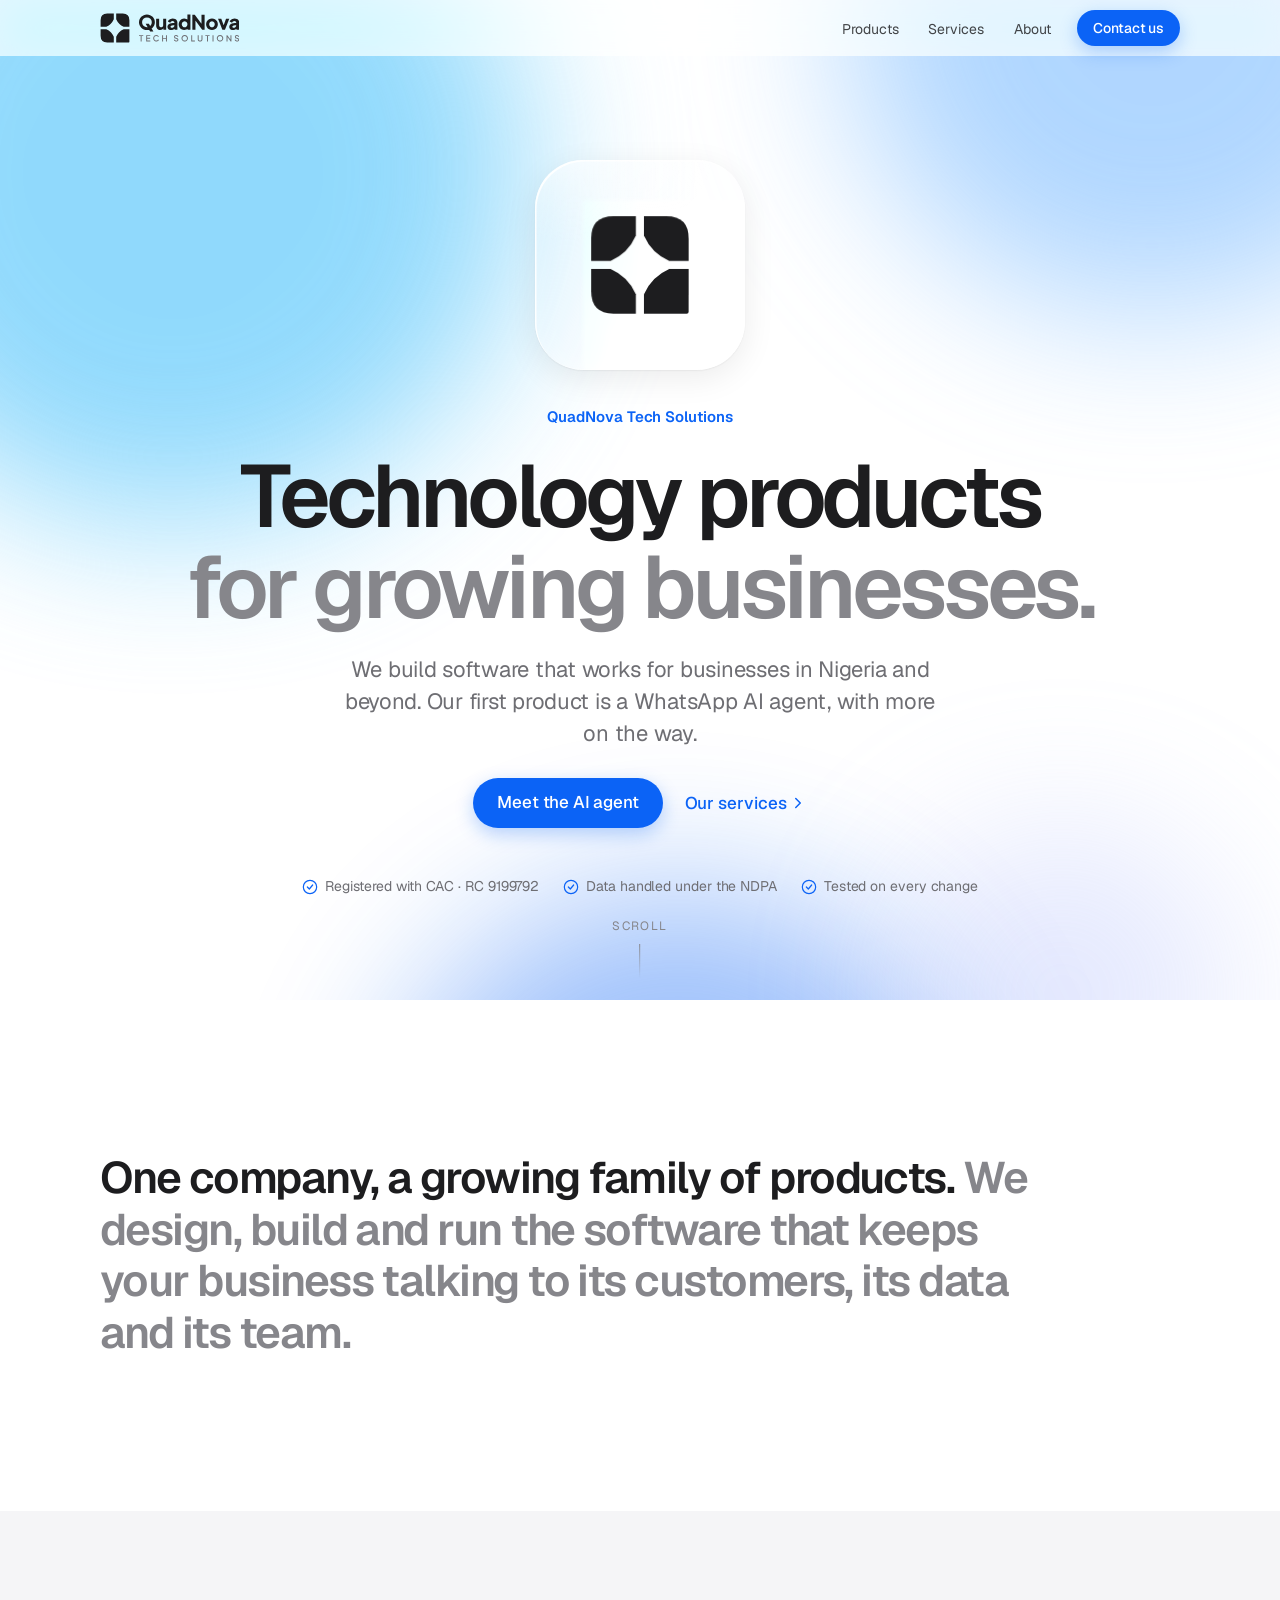
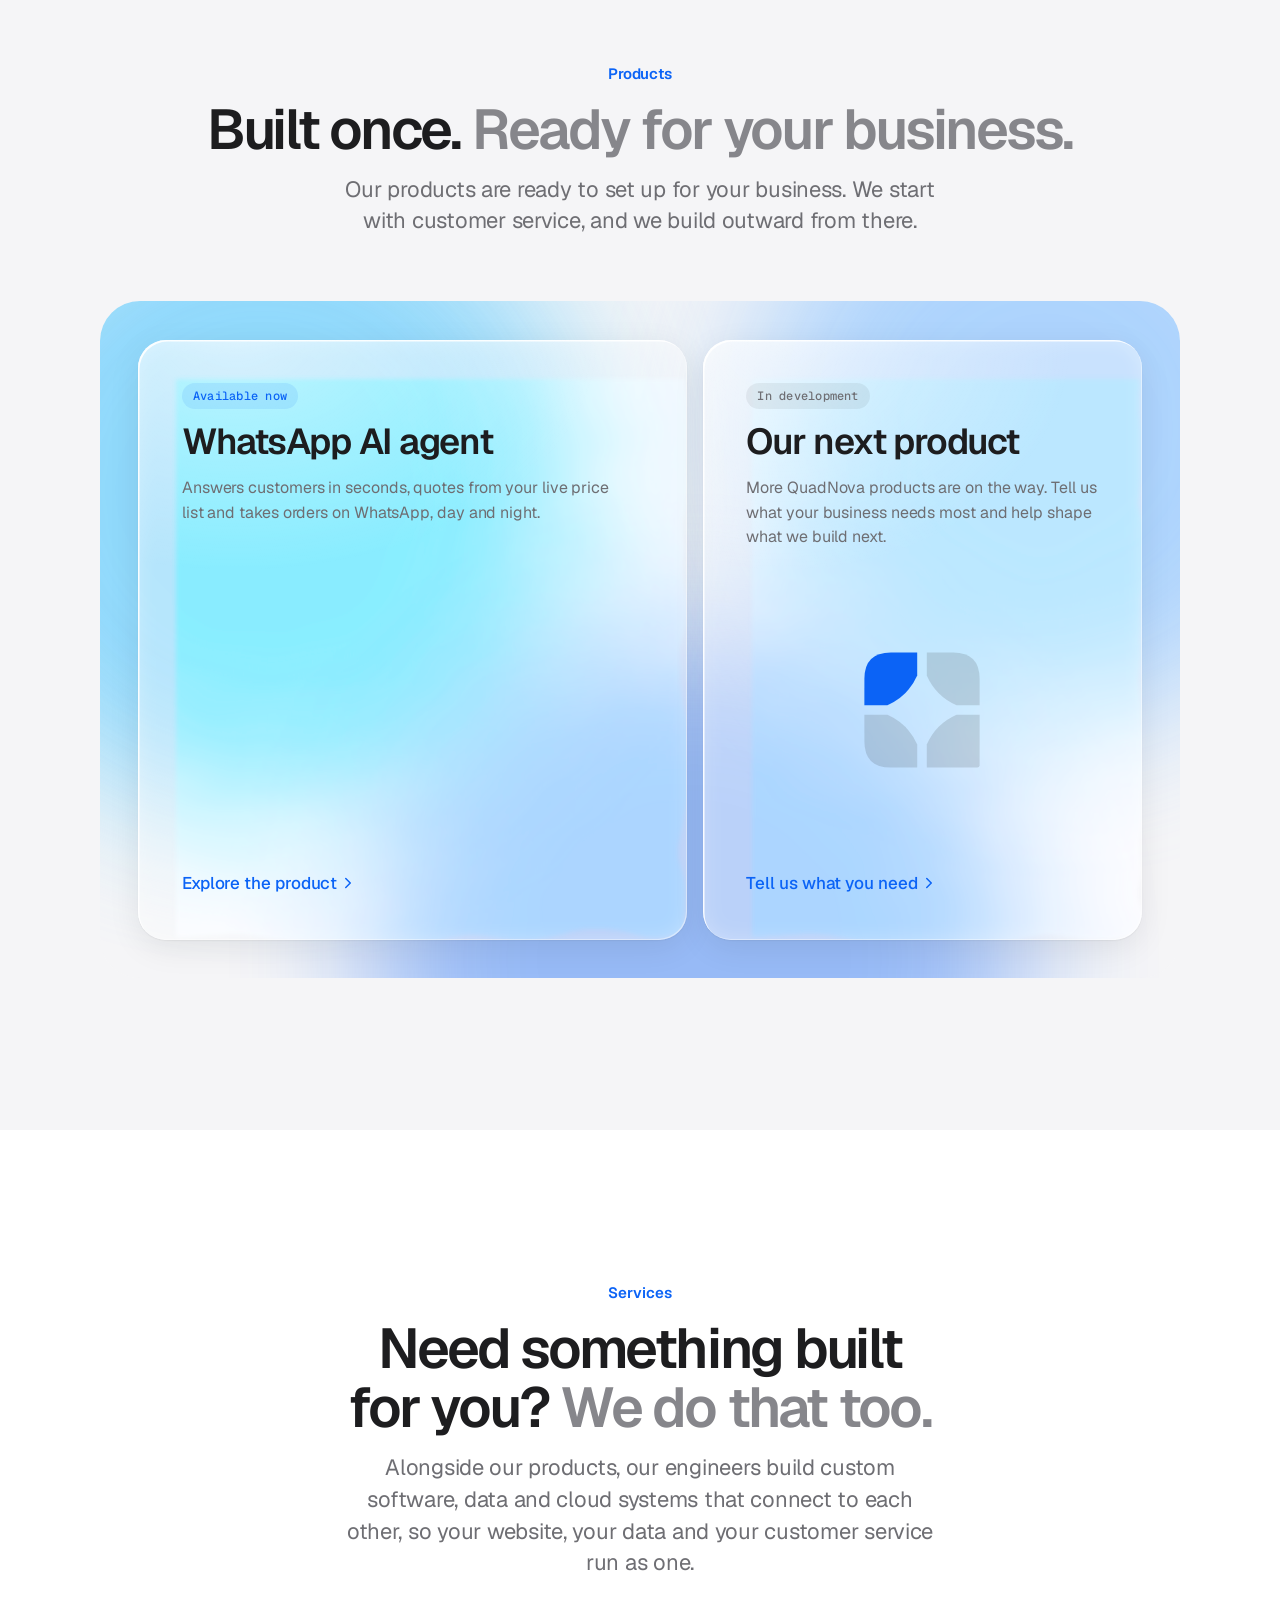
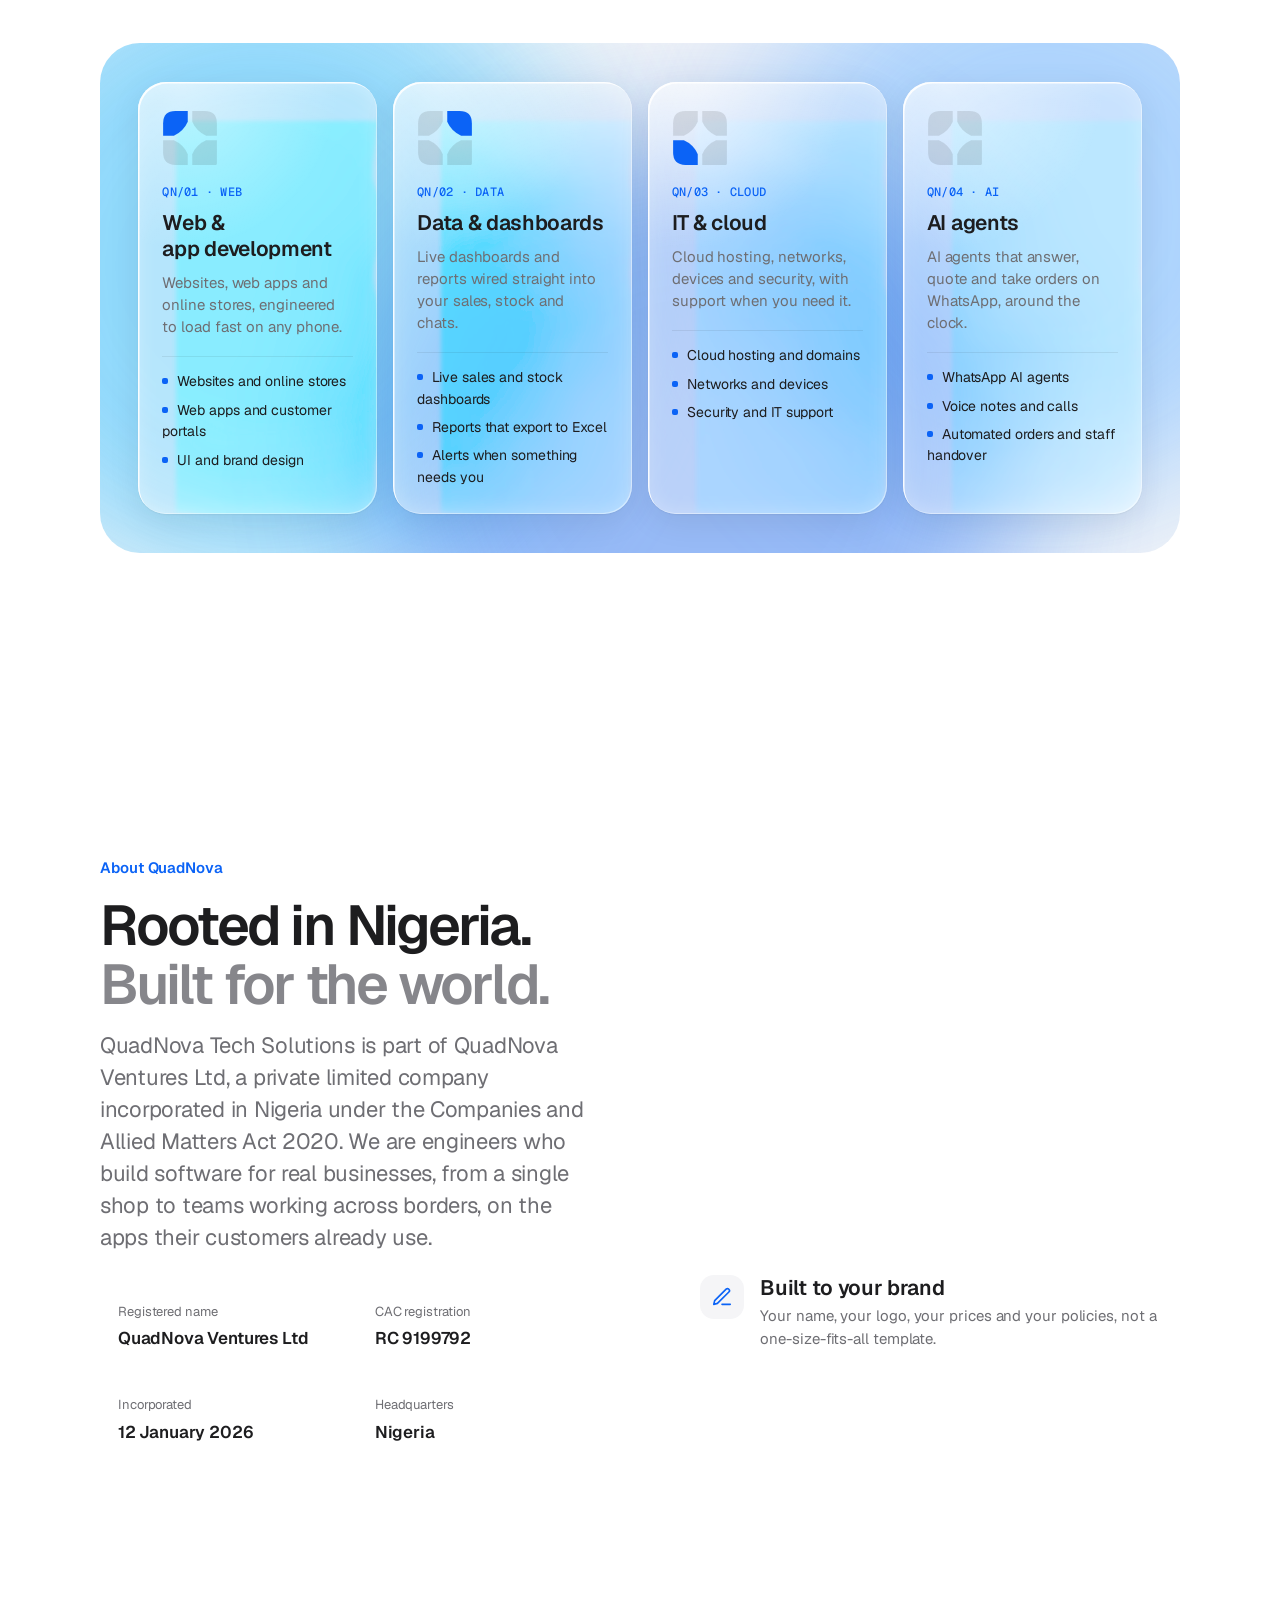
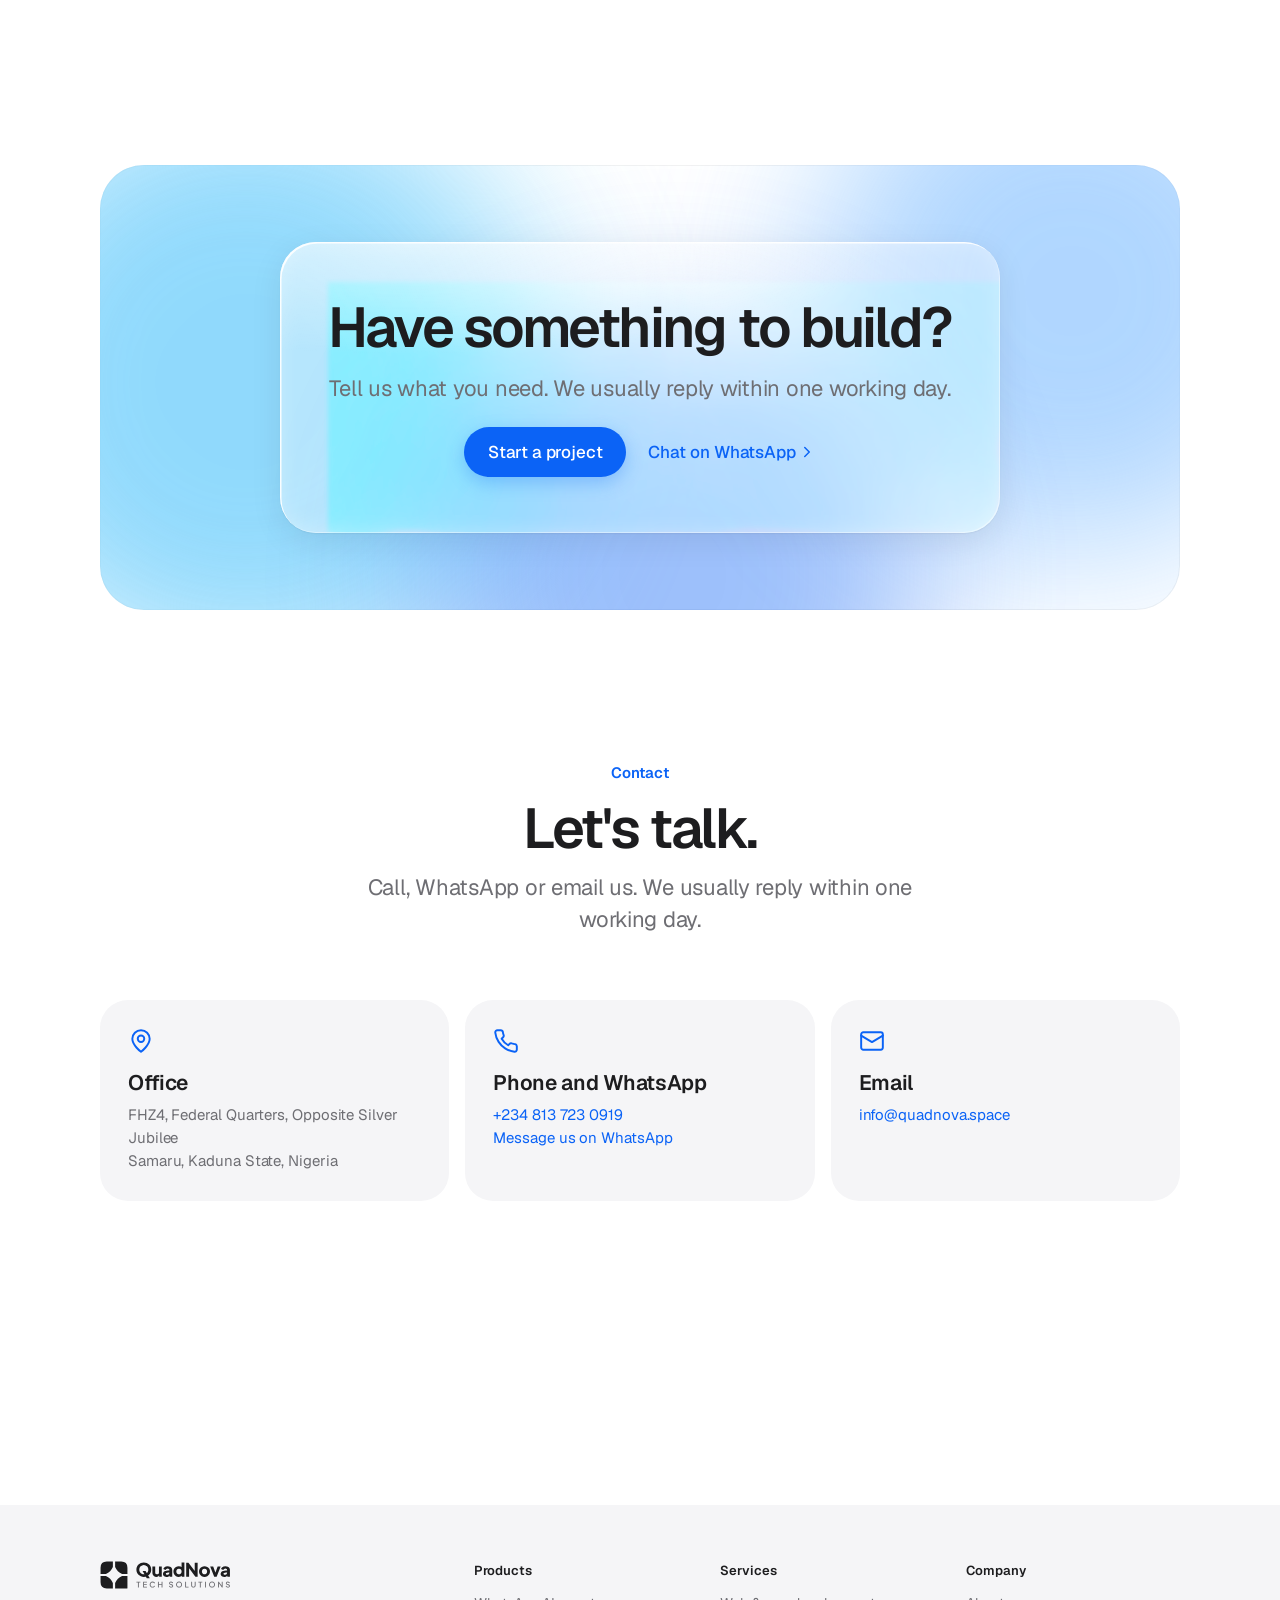
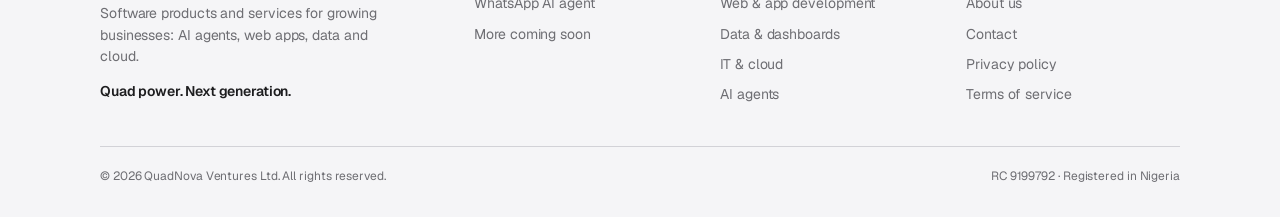
==== commit ac71e08d: "Turn the site into a multi-product company site The home page now introduces QuadNova as a company w" ====
--- a/index.html
+++ b/index.html
@@ -3,10 +3,10 @@
 <head>
 <meta charset="utf-8">
 <meta name="viewport" content="width=device-width, initial-scale=1, viewport-fit=cover">
-<title>QuadNova Tech Solutions · Software, AI agents, data and cloud for growing businesses</title>
-<meta name="description" content="QuadNova Tech Solutions designs, builds and runs web apps, data dashboards, cloud infrastructure and AI agents for growing businesses, wherever they are.">
+<title>QuadNova Tech Solutions · Software products, AI agents and cloud for growing businesses</title>
+<meta name="description" content="QuadNova Tech Solutions builds software products and services for growing businesses. Our first product is a WhatsApp AI agent that answers, quotes and takes orders around the clock.">
 <meta property="og:title" content="QuadNova Tech Solutions">
-<meta property="og:description" content="Web apps, data dashboards, cloud and AI agents for growing businesses.">
+<meta property="og:description" content="QuadNova Tech Solutions builds software products and services for growing businesses. Our first product is a WhatsApp AI agent that answers, quotes and takes orders around the clock.">
 <meta property="og:image" content="https://quadnova.space/assets/og-image.png">
 <meta property="og:image:width" content="1200">
 <meta property="og:image:height" content="630">
@@ -15,13 +15,12 @@
 <link rel="canonical" href="https://quadnova.space/">
 <meta property="og:url" content="https://quadnova.space/">
 <meta property="og:type" content="website">
-<link rel="icon" href="assets/favicon.svg" type="image/svg+xml">
-<link rel="apple-touch-icon" href="assets/apple-touch-icon.png">
-<link rel="preload" href="assets/fonts/geist-latin-var.woff2" as="font" type="font/woff2" crossorigin>
-<link rel="stylesheet" href="styles.css">
+<link rel="icon" href="/assets/favicon.svg" type="image/svg+xml">
+<link rel="apple-touch-icon" href="/assets/apple-touch-icon.png">
+<link rel="preload" href="/assets/fonts/geist-latin-var.woff2" as="font" type="font/woff2" crossorigin>
+<link rel="stylesheet" href="/styles.css">
 </head>
 <body>
-
 <svg width="0" height="0" style="position:absolute" aria-hidden="true">
   <symbol id="qn-lockup" viewBox="0 0 464.13 100"><path fill="currentColor" d="M2 46L2 24Q2 2 24 2L46 2L46 21.18A48 48 0 0 1 21.18 46ZM98 46L98 24Q98 2 76 2L54 2L54 21.18A48 48 0 0 0 78.82 46ZM2 54L2 76Q2 98 24 98L46 98L46 78.82A48 48 0 0 0 21.18 54ZM98 54L98 96Q98 98 96 98L54 98L54 78.82A48 48 0 0 1 78.82 54Z"/><path fill="currentColor" transform="translate(127.05 55.92) scale(0.67)" d="M43.900000000000006 1.2000000000000002Q35.5 1.2000000000000002 28.3 -1.7000000000000002Q21.1 -4.6000000000000005 15.75 -9.850000000000001Q10.4 -15.100000000000001 7.4 -22.1Q4.4 -29.1 4.4 -37.300000000000004Q4.4 -45.5 7.3500000000000005 -52.5Q10.3 -59.5 15.65 -64.7Q21.0 -69.9 28.2 -72.80000000000001Q35.4 -75.7 43.900000000000006 -75.7Q52.400000000000006 -75.7 59.6 -72.80000000000001Q66.8 -69.9 72.15 -64.7Q77.5 -59.5 80.45 -52.5Q83.4 -45.5 83.4 -37.300000000000004Q83.4 -29.1 80.4 -22.1Q77.4 -15.100000000000001 72.05000000000001 -9.850000000000001Q66.7 -4.6000000000000005 59.5 -1.7000000000000002Q52.300000000000004 1.2000000000000002 43.900000000000006 1.2000000000000002ZM43.900000000000006 -12.8Q49.0 -12.8 53.35 -14.600000000000001Q57.7 -16.400000000000002 61.0 -19.650000000000002Q64.3 -22.900000000000002 66.1 -27.400000000000002Q67.9 -31.900000000000002 67.9 -37.300000000000004Q67.9 -42.7 66.1 -47.150000000000006Q64.3 -51.6 61.0 -54.900000000000006Q57.7 -58.2 53.35 -59.95Q49.0 -61.7 43.900000000000006 -61.7Q38.800000000000004 -61.7 34.45 -59.95Q30.1 -58.2 26.8 -54.900000000000006Q23.5 -51.6 21.700000000000003 -47.150000000000006Q19.900000000000002 -42.7 19.900000000000002 -37.300000000000004Q19.900000000000002 -31.900000000000002 21.700000000000003 -27.400000000000002Q23.5 -22.900000000000002 26.8 -19.650000000000002Q30.1 -16.400000000000002 34.45 -14.600000000000001Q38.800000000000004 -12.8 43.900000000000006 -12.8ZM59.7 9.0 37.5 -29.8H53.5L76.0 9.0ZM110.4 1.2000000000000002Q103.80000000000001 1.2000000000000002 99.15 -1.65Q94.50000000000001 -4.5 92.10000000000002 -9.600000000000001Q89.70000000000002 -14.700000000000001 89.70000000000002 -21.5V-54.6H104.70000000000002V-22.700000000000003Q104.70000000000002 -19.6 105.95000000000002 -17.25Q107.20000000000002 -14.9 109.50000000000001 -13.600000000000001Q111.80000000000001 -12.3 114.70000000000002 -12.3Q117.70000000000002 -12.3 119.95000000000002 -13.600000000000001Q122.20000000000002 -14.9 123.45000000000002 -17.25Q124.70000000000002 -19.6 124.70000000000002 -22.700000000000003V-54.6H139.70000000000002V0.0H125.70000000000002V-10.8L126.50000000000001 -8.4Q124.60000000000002 -3.5 120.35000000000002 -1.15Q116.10000000000001 1.2000000000000002 110.4 1.2000000000000002ZM165.10000000000002 1.2000000000000002Q159.20000000000002 1.2000000000000002 154.90000000000003 -0.7Q150.60000000000002 -2.6 148.3 -6.15Q146.00000000000003 -9.700000000000001 146.00000000000003 -14.600000000000001Q146.00000000000003 -19.200000000000003 148.10000000000002 -22.75Q150.20000000000002 -26.3 154.55 -28.700000000000003Q158.9 -31.1 165.40000000000003 -32.1L182.10000000000002 -34.800000000000004V-23.8L168.10000000000002 -21.3Q164.90000000000003 -20.700000000000003 163.20000000000005 -19.25Q161.50000000000003 -17.8 161.50000000000003 -15.100000000000001Q161.50000000000003 -12.600000000000001 163.40000000000003 -11.200000000000001Q165.3 -9.8 168.10000000000002 -9.8Q171.8 -9.8 174.60000000000002 -11.4Q177.40000000000003 -13.0 178.95000000000005 -15.75Q180.50000000000003 -18.5 180.50000000000003 -21.8V-36.0Q180.50000000000003 -39.1 178.05 -41.2Q175.60000000000002 -43.300000000000004 171.40000000000003 -43.300000000000004Q167.40000000000003 -43.300000000000004 164.35000000000002 -41.10000000000001Q161.3 -38.900000000000006 159.9 -35.300000000000004L147.9 -41.0Q149.50000000000003 -45.6 153.00000000000003 -48.900000000000006Q156.50000000000003 -52.2 161.40000000000003 -54.0Q166.3 -55.800000000000004 172.10000000000002 -55.800000000000004Q179.00000000000003 -55.800000000000004 184.3 -53.300000000000004Q189.60000000000002 -50.800000000000004 192.55 -46.35000000000001Q195.50000000000003 -41.900000000000006 195.50000000000003 -36.0V0.0H181.50000000000003V-8.8L184.90000000000003 -9.4Q182.50000000000003 -5.800000000000001 179.60000000000002 -3.45Q176.70000000000002 -1.1 173.10000000000002 0.050000000000000044Q169.50000000000003 1.2000000000000002 165.10000000000002 1.2000000000000002ZM229.7 1.2000000000000002Q221.7 1.2000000000000002 215.39999999999998 -2.6Q209.1 -6.4 205.45 -12.900000000000002Q201.8 -19.400000000000002 201.8 -27.3Q201.8 -35.300000000000004 205.5 -41.75Q209.2 -48.2 215.5 -52.0Q221.8 -55.800000000000004 229.6 -55.800000000000004Q235.6 -55.800000000000004 240.25 -53.550000000000004Q244.9 -51.300000000000004 247.6 -47.2L245.3 -44.2V-75.7H260.3V0.0H246.3V-10.0L247.7 -6.9Q244.9 -2.9000000000000004 240.10000000000002 -0.8500000000000001Q235.3 1.2000000000000002 229.7 1.2000000000000002ZM231.5 -12.3Q235.6 -12.3 238.7 -14.200000000000001Q241.8 -16.1 243.55 -19.5Q245.3 -22.900000000000002 245.3 -27.3Q245.3 -31.700000000000003 243.55 -35.1Q241.8 -38.5 238.7 -40.400000000000006Q235.6 -42.300000000000004 231.5 -42.300000000000004Q227.4 -42.300000000000004 224.15 -40.35000000000001Q220.9 -38.400000000000006 219.10000000000002 -35.050000000000004Q217.3 -31.700000000000003 217.3 -27.3Q217.3 -22.900000000000002 219.10000000000002 -19.5Q220.9 -16.1 224.15 -14.200000000000001Q227.4 -12.3 231.5 -12.3ZM269.90000000000003 0.0V-74.5H281.8L321.8 -21.8L315.40000000000003 -20.3V-74.5H330.90000000000003V0.0H318.90000000000003L279.6 -53.1L285.40000000000003 -54.6V0.0ZM367.6 1.2000000000000002Q359.5 1.2000000000000002 352.85 -2.5Q346.2 -6.2 342.25 -12.65Q338.3 -19.1 338.3 -27.3Q338.3 -35.6 342.25 -42.0Q346.2 -48.400000000000006 352.85 -52.10000000000001Q359.5 -55.800000000000004 367.6 -55.800000000000004Q375.7 -55.800000000000004 382.29999999999995 -52.10000000000001Q388.9 -48.400000000000006 392.85 -42.0Q396.8 -35.6 396.8 -27.3Q396.8 -19.1 392.85 -12.65Q388.9 -6.2 382.29999999999995 -2.5Q375.7 1.2000000000000002 367.6 1.2000000000000002ZM367.6 -12.3Q371.7 -12.3 374.75 -14.200000000000001Q377.8 -16.1 379.55 -19.5Q381.3 -22.900000000000002 381.3 -27.3Q381.3 -31.700000000000003 379.55 -35.050000000000004Q377.8 -38.400000000000006 374.75 -40.35000000000001Q371.7 -42.300000000000004 367.6 -42.300000000000004Q363.5 -42.300000000000004 360.4 -40.35000000000001Q357.3 -38.400000000000006 355.55 -35.050000000000004Q353.8 -31.700000000000003 353.8 -27.3Q353.8 -22.900000000000002 355.55 -19.5Q357.3 -16.1 360.4 -14.200000000000001Q363.5 -12.3 367.6 -12.3ZM419.20000000000005 0.0 397.70000000000005 -54.6H413.90000000000003L428.8 -13.3H422.6L437.5 -54.6H453.70000000000005L432.20000000000005 0.0ZM472.7 1.2000000000000002Q466.8 1.2000000000000002 462.5 -0.7Q458.2 -2.6 455.9 -6.15Q453.6 -9.700000000000001 453.6 -14.600000000000001Q453.6 -19.200000000000003 455.70000000000005 -22.75Q457.8 -26.3 462.15 -28.700000000000003Q466.5 -31.1 473.0 -32.1L489.70000000000005 -34.800000000000004V-23.8L475.7 -21.3Q472.5 -20.700000000000003 470.8 -19.25Q469.1 -17.8 469.1 -15.100000000000001Q469.1 -12.600000000000001 471.0 -11.200000000000001Q472.90000000000003 -9.8 475.7 -9.8Q479.40000000000003 -9.8 482.20000000000005 -11.4Q485.0 -13.0 486.55 -15.75Q488.1 -18.5 488.1 -21.8V-36.0Q488.1 -39.1 485.65 -41.2Q483.2 -43.300000000000004 479.0 -43.300000000000004Q475.0 -43.300000000000004 471.95000000000005 -41.10000000000001Q468.90000000000003 -38.900000000000006 467.5 -35.300000000000004L455.5 -41.0Q457.1 -45.6 460.6 -48.900000000000006Q464.1 -52.2 469.0 -54.0Q473.90000000000003 -55.800000000000004 479.7 -55.800000000000004Q486.6 -55.800000000000004 491.90000000000003 -53.300000000000004Q497.20000000000005 -50.800000000000004 500.15000000000003 -46.35000000000001Q503.1 -41.900000000000006 503.1 -36.0V0.0H489.1V-8.8L492.5 -9.4Q490.1 -5.800000000000001 487.20000000000005 -3.45Q484.3 -1.1 480.70000000000005 0.050000000000000044Q477.1 1.2000000000000002 472.7 1.2000000000000002Z"/><path style="fill:var(--fg-2, #6E6E73)" transform="translate(129.69 94.73) scale(0.27945)" d="M20.85 0.0V-64.0H1.1V-74.5H52.1V-64.0H32.6V0.0ZM86.9 0.0V-74.5H135.95V-64.0H98.65V-42.6H133.95V-32.1H98.65V-10.5H135.95V0.0ZM207.70000000000002 1.2000000000000002Q199.75 1.2000000000000002 193.025 -1.6749999999999998Q186.3 -4.55 181.32500000000002 -9.725Q176.35000000000002 -14.9 173.57500000000002 -21.900000000000002Q170.8 -28.900000000000002 170.8 -37.25Q170.8 -45.6 173.55 -52.625Q176.3 -59.650000000000006 181.275 -64.825Q186.25 -70.0 192.97500000000002 -72.85Q199.70000000000002 -75.7 207.70000000000002 -75.7Q215.55 -75.7 221.8 -73.0Q228.05 -70.3 232.375 -65.925Q236.70000000000002 -61.550000000000004 238.55 -56.45L227.95000000000002 -51.5Q225.60000000000002 -57.45 220.35000000000002 -61.2Q215.10000000000002 -64.95 207.70000000000002 -64.95Q200.3 -64.95 194.60000000000002 -61.45Q188.9 -57.95 185.72500000000002 -51.75Q182.55 -45.550000000000004 182.55 -37.25Q182.55 -29.0 185.72500000000002 -22.75Q188.9 -16.5 194.60000000000002 -13.025Q200.3 -9.55 207.70000000000002 -9.55Q215.10000000000002 -9.55 220.35000000000002 -13.275Q225.60000000000002 -17.0 227.95000000000002 -22.950000000000003L238.55 -18.0Q236.70000000000002 -12.950000000000001 232.375 -8.575000000000001Q228.05 -4.2 221.8 -1.5Q215.55 1.2000000000000002 207.70000000000002 1.2000000000000002ZM276.7 0.0V-74.5H288.45V-41.650000000000006H322.95V-74.5H334.7V0.0H322.95V-31.150000000000002H288.45V0.0ZM445.70000000000005 1.2000000000000002Q438.65000000000003 1.2000000000000002 432.67500000000007 -1.4249999999999998Q426.70000000000005 -4.05 422.475 -8.675Q418.25000000000006 -13.3 416.3 -19.25L426.25000000000006 -23.450000000000003Q428.95000000000005 -16.6 434.17500000000007 -12.875Q439.40000000000003 -9.15 446.20000000000005 -9.15Q450.20000000000005 -9.15 453.17500000000007 -10.425Q456.15000000000003 -11.700000000000001 457.80000000000007 -13.975000000000001Q459.45000000000005 -16.25 459.45000000000005 -19.3Q459.45000000000005 -23.35 457.15000000000003 -25.775000000000002Q454.85 -28.200000000000003 450.35 -29.55L436.35 -33.95Q427.95000000000005 -36.550000000000004 423.57500000000005 -41.925000000000004Q419.20000000000005 -47.300000000000004 419.20000000000005 -54.5Q419.20000000000005 -60.75 422.27500000000003 -65.525Q425.35 -70.3 430.80000000000007 -73.0Q436.25000000000006 -75.7 443.25000000000006 -75.7Q449.95000000000005 -75.7 455.475 -73.325Q461.00000000000006 -70.95 464.92500000000007 -66.85Q468.85 -62.75 470.70000000000005 -57.35L460.90000000000003 -53.1Q458.65000000000003 -59.0 454.02500000000003 -62.175000000000004Q449.40000000000003 -65.35000000000001 443.3 -65.35000000000001Q439.6 -65.35000000000001 436.77500000000003 -64.10000000000001Q433.95000000000005 -62.85 432.40000000000003 -60.525000000000006Q430.85 -58.2 430.85 -55.1Q430.85 -51.5 433.15000000000003 -48.7Q435.45000000000005 -45.900000000000006 440.15000000000003 -44.45L453.20000000000005 -40.400000000000006Q462.1 -37.65 466.57500000000005 -32.6Q471.05000000000007 -27.55 471.05000000000007 -20.1Q471.05000000000007 -13.850000000000001 467.82500000000005 -9.05Q464.6 -4.25 458.90000000000003 -1.525Q453.20000000000005 1.2000000000000002 445.70000000000005 1.2000000000000002ZM546.5 1.2000000000000002Q538.4 1.2000000000000002 531.425 -1.6749999999999998Q524.45 -4.55 519.225 -9.75Q514.0 -14.950000000000001 511.05 -21.975Q508.1 -29.0 508.1 -37.300000000000004Q508.1 -45.6 511.02500000000003 -52.625Q513.95 -59.650000000000006 519.175 -64.825Q524.4 -70.0 531.375 -72.85Q538.35 -75.7 546.5 -75.7Q554.65 -75.7 561.625 -72.825Q568.6 -69.95 573.825 -64.775Q579.0500000000001 -59.6 581.9750000000001 -52.6Q584.9000000000001 -45.6 584.9000000000001 -37.300000000000004Q584.9000000000001 -29.0 581.95 -21.975Q579.0 -14.950000000000001 573.7750000000001 -9.75Q568.5500000000001 -4.55 561.575 -1.6749999999999998Q554.6 1.2000000000000002 546.5 1.2000000000000002ZM546.5 -9.55Q552.3000000000001 -9.55 557.1500000000001 -11.65Q562.0 -13.75 565.6 -17.525Q569.2 -21.3 571.175 -26.35Q573.15 -31.400000000000002 573.15 -37.300000000000004Q573.15 -43.150000000000006 571.175 -48.175000000000004Q569.2 -53.2 565.6 -57.0Q562.0 -60.800000000000004 557.1500000000001 -62.875Q552.3000000000001 -64.95 546.5 -64.95Q540.7 -64.95 535.85 -62.875Q531.0 -60.800000000000004 527.4000000000001 -57.0Q523.8000000000001 -53.2 521.825 -48.175000000000004Q519.85 -43.150000000000006 519.85 -37.300000000000004Q519.85 -31.400000000000002 521.825 -26.35Q523.8000000000001 -21.3 527.4000000000001 -17.525Q531.0 -13.75 535.875 -11.65Q540.75 -9.55 546.5 -9.55ZM624.1000000000001 0.0V-74.5H635.8500000000001V-10.5H668.1000000000001V0.0ZM729.9000000000001 1.2000000000000002Q721.5500000000001 1.2000000000000002 715.1000000000001 -2.3000000000000003Q708.6500000000001 -5.800000000000001 705.0250000000001 -11.9Q701.4000000000001 -18.0 701.4000000000001 -25.8V-74.5H713.1500000000001V-26.3Q713.1500000000001 -21.400000000000002 715.3000000000001 -17.6Q717.45 -13.8 721.2250000000001 -11.675Q725.0000000000001 -9.55 729.9000000000001 -9.55Q734.85 -9.55 738.6 -11.675Q742.35 -13.8 744.5 -17.6Q746.6500000000001 -21.400000000000002 746.6500000000001 -26.3V-74.5H758.4000000000001V-25.8Q758.4000000000001 -18.0 754.7750000000001 -11.9Q751.1500000000001 -5.800000000000001 744.7250000000001 -2.3000000000000003Q738.3000000000001 1.2000000000000002 729.9000000000001 1.2000000000000002ZM812.35 0.0V-64.0H792.6V-74.5H843.6V-64.0H824.1V0.0ZM878.4000000000001 0.0V-74.5H890.1500000000001V0.0ZM967.8000000000001 1.2000000000000002Q959.7 1.2000000000000002 952.7250000000001 -1.6749999999999998Q945.7500000000001 -4.55 940.5250000000001 -9.75Q935.3000000000001 -14.950000000000001 932.3500000000001 -21.975Q929.4000000000001 -29.0 929.4000000000001 -37.300000000000004Q929.4000000000001 -45.6 932.325 -52.625Q935.2500000000001 -59.650000000000006 940.4750000000001 -64.825Q945.7 -70.0 952.6750000000001 -72.85Q959.6500000000001 -75.7 967.8000000000001 -75.7Q975.95 -75.7 982.9250000000001 -72.825Q989.9000000000001 -69.95 995.1250000000001 -64.775Q1000.3500000000001 -59.6 1003.2750000000001 -52.6Q1006.2 -45.6 1006.2 -37.300000000000004Q1006.2 -29.0 1003.25 -21.975Q1000.3000000000001 -14.950000000000001 995.075 -9.75Q989.8500000000001 -4.55 982.8750000000001 -1.6749999999999998Q975.9000000000001 1.2000000000000002 967.8000000000001 1.2000000000000002ZM967.8000000000001 -9.55Q973.6000000000001 -9.55 978.45 -11.65Q983.3000000000001 -13.75 986.9000000000001 -17.525Q990.5000000000001 -21.3 992.4750000000001 -26.35Q994.45 -31.400000000000002 994.45 -37.300000000000004Q994.45 -43.150000000000006 992.4750000000001 -48.175000000000004Q990.5000000000001 -53.2 986.9000000000001 -57.0Q983.3000000000001 -60.800000000000004 978.45 -62.875Q973.6000000000001 -64.95 967.8000000000001 -64.95Q962.0000000000001 -64.95 957.1500000000001 -62.875Q952.3000000000001 -60.800000000000004 948.7 -57.0Q945.1000000000001 -53.2 943.1250000000001 -48.175000000000004Q941.1500000000001 -43.150000000000006 941.1500000000001 -37.300000000000004Q941.1500000000001 -31.400000000000002 943.1250000000001 -26.35Q945.1000000000001 -21.3 948.7 -17.525Q952.3000000000001 -13.75 957.1750000000001 -11.65Q962.0500000000001 -9.55 967.8000000000001 -9.55ZM1045.4 0.0V-74.5H1054.8500000000001L1096.7 -16.8L1092.15 -16.05V-74.5H1103.9V0.0H1094.4L1052.9 -58.1L1057.15 -58.85V0.0ZM1171.4 1.2000000000000002Q1164.3500000000001 1.2000000000000002 1158.375 -1.4249999999999998Q1152.4 -4.05 1148.1750000000002 -8.675Q1143.95 -13.3 1142.0000000000002 -19.25L1151.95 -23.450000000000003Q1154.65 -16.6 1159.875 -12.875Q1165.1000000000001 -9.15 1171.9 -9.15Q1175.9 -9.15 1178.875 -10.425Q1181.8500000000001 -11.700000000000001 1183.5 -13.975000000000001Q1185.15 -16.25 1185.15 -19.3Q1185.15 -23.35 1182.8500000000001 -25.775000000000002Q1180.5500000000002 -28.200000000000003 1176.0500000000002 -29.55L1162.0500000000002 -33.95Q1153.65 -36.550000000000004 1149.275 -41.925000000000004Q1144.9 -47.300000000000004 1144.9 -54.5Q1144.9 -60.75 1147.9750000000001 -65.525Q1151.0500000000002 -70.3 1156.5 -73.0Q1161.95 -75.7 1168.95 -75.7Q1175.65 -75.7 1181.1750000000002 -73.325Q1186.7 -70.95 1190.625 -66.85Q1194.5500000000002 -62.75 1196.4 -57.35L1186.6000000000001 -53.1Q1184.3500000000001 -59.0 1179.7250000000001 -62.175000000000004Q1175.1000000000001 -65.35000000000001 1169.0000000000002 -65.35000000000001Q1165.3000000000002 -65.35000000000001 1162.4750000000001 -64.10000000000001Q1159.65 -62.85 1158.1000000000001 -60.525000000000006Q1156.5500000000002 -58.2 1156.5500000000002 -55.1Q1156.5500000000002 -51.5 1158.8500000000001 -48.7Q1161.15 -45.900000000000006 1165.8500000000001 -44.45L1178.9 -40.400000000000006Q1187.8000000000002 -37.65 1192.275 -32.6Q1196.7500000000002 -27.55 1196.7500000000002 -20.1Q1196.7500000000002 -13.850000000000001 1193.525 -9.05Q1190.3000000000002 -4.25 1184.6000000000001 -1.525Q1178.9 1.2000000000000002 1171.4 1.2000000000000002Z"/></symbol>
   <symbol id="qn-mark" viewBox="0 0 100 100"><path fill="currentColor" d="M2 46L2 24Q2 2 24 2L46 2L46 21.18A48 48 0 0 1 21.18 46ZM98 46L98 24Q98 2 76 2L54 2L54 21.18A48 48 0 0 0 78.82 46ZM2 54L2 76Q2 98 24 98L46 98L46 78.82A48 48 0 0 0 21.18 54ZM98 54L98 96Q98 98 96 98L54 98L54 78.82A48 48 0 0 1 78.82 54Z"/></symbol>
@@ -61,15 +60,13 @@
 
 <header class="site-header" id="top">
   <div class="wrap nav">
-    <a class="logo" href="#top" aria-label="QuadNova Tech Solutions, home"><svg viewBox="0 0 464.13 100"><use href="#qn-lockup"/></svg></a>
+    <a class="logo" href="/" aria-label="QuadNova Tech Solutions, home"><svg viewBox="0 0 464.13 100"><use href="#qn-lockup"/></svg></a>
     <button class="burger" aria-label="Open menu" aria-expanded="false" aria-controls="menu"><svg width="22" height="22"><use href="#i-menu"/></svg></button>
     <ul class="menu" id="menu">
-      <li><a href="#services">Services</a></li>
-      <li><a href="#ai">AI agents</a></li>
-      <li><a href="#tech">Technology</a></li>
-      <li><a href="#how">How it works</a></li>
-      <li><a href="#about">About</a></li>
-      <li><a class="btn btn-primary btn-sm" href="#contact">Contact us</a></li>
+      <li><a href="/#products">Products</a></li>
+      <li><a href="/#services">Services</a></li>
+      <li><a href="/#about">About</a></li>
+      <li><a class="btn btn-primary btn-sm" href="/#contact">Contact us</a></li>
     </ul>
   </div>
 </header>
@@ -83,11 +80,11 @@
       <svg viewBox="-10 -10 120 120"><path class="q q0" d="M2 46L2 24Q2 2 24 2L46 2L46 21.18A48 48 0 0 1 21.18 46Z"/><path class="q q1" d="M98 46L98 24Q98 2 76 2L54 2L54 21.18A48 48 0 0 0 78.82 46Z"/><path class="q q2" d="M2 54L2 76Q2 98 24 98L46 98L46 78.82A48 48 0 0 0 21.18 54Z"/><path class="q q3" d="M98 54L98 96Q98 98 96 98L54 98L54 78.82A48 48 0 0 1 78.82 54Z"/></svg>
     </div>
     <p class="label rise" style="--d:1">QuadNova Tech Solutions</p>
-    <h1 class="rise" style="--d:2">Software, AI and cloud.<br><span class="soft-text">Built for business, anywhere.</span></h1>
-    <p class="intro rise" style="--d:3">We design, build and run web apps, data dashboards, cloud systems and AI agents for businesses that want to grow.</p>
+    <h1 class="rise" style="--d:2">Technology products<br><span class="soft-text">for growing businesses.</span></h1>
+    <p class="intro rise" style="--d:3">We build software that works for businesses in Nigeria and beyond. Our first product is a WhatsApp AI agent, with more on the way.</p>
     <div class="hero-cta rise" style="--d:4">
-      <a class="btn btn-primary" href="#contact">Start a project</a>
-      <a class="btn-link" href="#tech">See how we build <svg><use href="#i-chev"/></svg></a>
+      <a class="btn btn-primary" href="/products/whatsapp-ai-agent/">Meet the AI agent</a>
+      <a class="btn-link" href="#services">Our services <svg><use href="#i-chev"/></svg></a>
     </div>
     <ul class="trust rise" style="--d:5">
       <li><svg><use href="#i-check"/></svg>Registered with CAC · RC 9199792</li>
@@ -95,14 +92,59 @@
       <li><svg><use href="#i-check"/></svg>Tested on every change</li>
     </ul>
   </div>
+  <a class="scroll-cue" href="#intro" aria-label="Scroll to content"><span>Scroll</span><i></i></a>
+</section>
+
+<section id="intro" class="section">
+  <div class="wrap">
+    <p class="statement reveal">One company, a growing family of products. <span class="soft-text">We design, build and run the software that keeps your business talking to its customers, its data and its team.</span></p>
+  </div>
+</section>
+
+<section id="products" class="section tint">
+  <div class="wrap">
+    <div class="head reveal">
+      <p class="label">Products</p>
+      <h2>Built once. <span class="soft-text">Ready for your business.</span></h2>
+      <p class="intro">Our products are ready to set up for your business. We start with customer service, and we build outward from there.</p>
+    </div>
+    <div class="stage">
+      <div class="aurora soft" aria-hidden="true"><i></i><i></i><i></i></div>
+      <div class="prod-grid">
+        <a class="prod glass liquid reveal" href="/products/whatsapp-ai-agent/">
+          <span class="badge">Available now</span>
+          <h3>WhatsApp AI agent</h3>
+          <p>Answers customers in seconds, quotes from your live price list and takes orders on WhatsApp, day and night.</p>
+          <div class="art" aria-hidden="true">
+            <div class="mini-chat">
+              <div class="in">Do you have the 20-litre emulsion in white?</div>
+              <div class="out">Yes, in stock. Want a quote with delivery?</div>
+              <div class="in">Yes, 3 buckets to my shop</div>
+              <div class="out">Quote ready. Reply ORDER to confirm. ✅</div>
+            </div>
+          </div>
+          <span class="btn-link">Explore the product <svg><use href="#i-chev"/></svg></span>
+        </a>
+        <article class="prod glass liquid reveal">
+          <span class="badge soon">In development</span>
+          <h3>Our next product</h3>
+          <p>More QuadNova products are on the way. Tell us what your business needs most and help shape what we build next.</p>
+          <div class="art" aria-hidden="true">
+            <svg class="soon-mark" viewBox="0 0 100 100"><use href="#qn-quarters"/></svg>
+          </div>
+          <a class="btn-link" href="#contact">Tell us what you need <svg><use href="#i-chev"/></svg></a>
+        </article>
+      </div>
+    </div>
+  </div>
 </section>
 
 <section id="services" class="section">
   <div class="wrap">
     <div class="head reveal">
-      <p class="label">What we build</p>
-      <h2>One team. <span class="soft-text">All your tech.</span></h2>
-      <p class="intro">Four services that connect to each other, so your website, your data, your systems and your customer service run as one.</p>
+      <p class="label">Services</p>
+      <h2>Need something built for you? <span class="soft-text">We do that too.</span></h2>
+      <p class="intro">Alongside our products, our engineers build custom software, data and cloud systems that connect to each other, so your website, your data and your customer service run as one.</p>
     </div>
     <div class="stage">
       <div class="aurora soft" aria-hidden="true"><i></i><i></i><i></i></div>
@@ -128,7 +170,7 @@
           <p>Cloud hosting, networks, devices and security, with support when you need it.</p>
           <ul><li>Cloud hosting and domains</li><li>Networks and devices</li><li>Security and IT support</li></ul>
         </article>
-        <article class="pillar glass liquid reveal" data-lit="3">
+        <article class="pillar glass liquid reveal">
           <svg class="qicon" viewBox="0 0 100 100" aria-hidden="true"><use href="#qn-quarters"/></svg>
           <p class="code">QN/04 · AI</p>
           <h3>AI agents</h3>
@@ -136,176 +178,6 @@
           <ul><li>WhatsApp AI agents</li><li>Voice notes and calls</li><li>Automated orders and staff handover</li></ul>
         </article>
       </div>
-    </div>
-  </div>
-</section>
-
-<section id="ai" class="section dark">
-  <div class="aurora night" aria-hidden="true"><i></i><i></i><i></i></div>
-  <div class="wrap">
-    <div class="ai-scene" id="ai-scene">
-      <div class="ai-copy">
-        <p class="label">AI agents for WhatsApp</p>
-        <h2>Serve every customer <span class="rotator" data-words="instantly|day and night|in Hausa|in Pidgin|in Yoruba|in Igbo"><span class="word">instantly</span></span> on WhatsApp.</h2>
-        <ol class="ai-steps" aria-label="What happens when a customer messages your AI agent">
-          <li data-step="0"><span class="n">01</span><div><b>Customer asks</b><span>A message, voice note or photo arrives on WhatsApp.</span></div></li>
-          <li data-step="1"><span class="n">02</span><div><b>Agent checks your catalogue</b><span>Live products, prices and stock, every single time.</span></div></li>
-          <li data-step="2"><span class="n">03</span><div><b>Quote in seconds</b><span>Totals are calculated on the server, never guessed.</span></div></li>
-          <li data-step="3"><span class="n">04</span><div><b>Order placed, team alerted</b><span>Staff get the ticket and your dashboard updates.</span></div></li>
-        </ol>
-        <div class="hero-cta">
-          <a class="btn btn-light" href="#contact">Book a free demo</a>
-          <a class="btn-link" href="#tech">Under the hood <svg><use href="#i-chev"/></svg></a>
-        </div>
-      </div>
-
-      <div class="ai-stage" aria-hidden="true">
-        <div class="ring"></div>
-        <svg class="beams" viewBox="0 0 640 700" preserveAspectRatio="none">
-          <defs><linearGradient id="beam-g" x1="0" x2="1"><stop offset="0" stop-color="#7DD3FC"/><stop offset="1" stop-color="#6AA8FF"/></linearGradient></defs>
-          <path class="beam b0" d="M150 190 C 170 190, 160 250, 180 250"/>
-          <path class="beam b1" d="M150 470 C 170 470, 160 430, 180 430"/>
-          <path class="beam b2" d="M460 290 C 480 290, 470 230, 490 230"/>
-          <path class="beam b3" d="M460 470 C 480 470, 470 500, 490 500"/>
-        </svg>
-        <div class="chip glass dark-glass c0" style="left:13.3%;top:27.1%"><svg><use href="#i-db"/></svg><span>Live catalogue<small>products · prices · stock</small></span></div>
-        <div class="chip glass dark-glass c1" style="left:13.3%;top:67.1%"><svg><use href="#i-tag"/></svg><span>Price &amp; stock check<small>on the server</small></span></div>
-        <div class="chip glass dark-glass c2" style="left:86.7%;top:32.9%"><svg><use href="#i-bell"/></svg><span>Staff alert<small>logistics team</small></span></div>
-        <div class="chip glass dark-glass c3" style="left:86.7%;top:71.4%"><svg><use href="#i-chart"/></svg><span>Dashboard<small>orders today <b class="ctr">22</b></small></span></div>
-
-        <div class="tilt">
-          <div class="phone iphone">
-            <div class="ip-edge"><i style="--z:-4px"></i><i style="--z:-3px"></i><i style="--z:-2px"></i><i style="--z:-1px"></i><i style="--z:0px"></i><i style="--z:1px"></i><i style="--z:2px"></i><i style="--z:3px"></i><i style="--z:4px"></i></div>
-            <span class="ip-btn action"></span><span class="ip-btn vol-up"></span><span class="ip-btn vol-down"></span><span class="ip-btn side"></span><span class="ip-btn cam"></span>
-            <div class="ip-back"><div class="plateau"><div class="lenses"><i></i><i></i><i></i></div><div class="flash"><i class="fl"></i><i class="lidar"></i></div></div></div>
-            <div class="ip-front">
-              <div class="phone-screen">
-                <div class="statusbar"><span class="clock">14:02</span><span class="island"></span><span class="sys"><svg viewBox="0 0 18 12"><rect x="0" y="8" width="3" height="4" rx=".8"/><rect x="5" y="5.5" width="3" height="6.5" rx=".8"/><rect x="10" y="3" width="3" height="9" rx=".8"/><rect x="15" y="0" width="3" height="12" rx=".8"/></svg><svg viewBox="0 0 16 12"><path d="M8 11.5 5.6 9a3.4 3.4 0 0 1 4.8 0Z"/><path d="M3.4 6.8a6.6 6.6 0 0 1 9.2 0l-1.5 1.5a4.5 4.5 0 0 0-6.2 0Z"/><path d="M1.2 4.6a9.8 9.8 0 0 1 13.6 0l-1.5 1.5a7.7 7.7 0 0 0-10.6 0Z"/></svg><svg viewBox="0 0 27 12"><rect x=".5" y=".5" width="22" height="11" rx="3.2" fill="none" stroke="currentColor" stroke-opacity=".45"/><rect x="2.2" y="2.2" width="16" height="7.6" rx="1.8"/><rect x="24" y="4" width="1.8" height="4" rx=".9" fill-opacity=".45"/></svg></span></div>
-                <div class="wa-top">
-                  <span class="av"><svg viewBox="0 0 100 100"><use href="#qn-mark"/></svg></span>
-                  <span><b>Your Business</b><small class="wa-status">online</small></span>
-                </div>
-                <div class="wa-body" id="chat">
-                  <div class="msg in" data-m="0">Good afternoon. Do you have the 20-litre emulsion in white?<time>14:02</time></div>
-                  <div class="msg out typing" data-t="0"><svg viewBox="0 0 100 100"><use href="#qn-quarters"/></svg></div>
-                  <div class="msg out" data-m="1">Yes, 20L white emulsion is in stock. Would you like a quote with delivery?<time>14:02</time></div>
-                  <div class="msg in" data-m="2">Yes, 3 buckets to my shop<time>14:03</time></div>
-                  <div class="msg out typing" data-t="1"><svg viewBox="0 0 100 100"><use href="#qn-quarters"/></svg></div>
-                  <div class="msg out" data-m="3">Quote: 3 × 20L white emulsion with delivery. Reply <b>ORDER</b> to confirm. ✅<time>14:03</time></div>
-                  <div class="msg in" data-m="4">ORDER<time>14:04</time></div>
-                  <div class="msg out typing" data-t="2"><svg viewBox="0 0 100 100"><use href="#qn-quarters"/></svg></div>
-                  <div class="msg out" data-m="5">Order confirmed 🎉 Our team will call you to arrange delivery.<time>14:04</time></div>
-                </div>
-                <div class="wa-input"><div>Message</div><span><svg><use href="#i-send"/></svg></span></div>
-              </div>
-              <div class="sheen"></div>
-            </div>
-          </div>
-        </div>
-
-        <div class="float-card glass liquid fc-order"><span class="ic"><svg><use href="#i-cart"/></svg></span><span><b>New order #1043</b><small>3 × 20L · confirmed on chat</small></span></div>
-      </div>
-    </div>
-
-    <div class="stats reveal">
-      <div class="stat"><b><span data-count="24">24</span>/7</b><span>Customers answered, even at night and on holidays</span></div>
-      <div class="stat"><b data-count="5">5</b><span>Languages: English, Pidgin, Hausa, Yoruba, Igbo</span></div>
-      <div class="stat"><b>Seconds</b><span>To reply, instead of hours</span></div>
-    </div>
-
-    <div class="features">
-      <div class="feature glass dark-glass reveal"><svg><use href="#i-chat"/></svg><h3>Answers in seconds</h3><p>Replies to questions about products, prices and availability any time of day, in the customer's own language.</p></div>
-      <div class="feature glass dark-glass reveal"><svg><use href="#i-cart"/></svg><h3>Quotes and orders</h3><p>Turns a chat into a priced quote and a confirmed order, using your real price list and stock levels.</p></div>
-      <div class="feature glass dark-glass reveal"><svg><use href="#i-user"/></svg><h3>Smart handover</h3><p>Complaints, payments and "I want to talk to a person" go straight to the right staff member on WhatsApp.</p></div>
-      <div class="feature glass dark-glass reveal"><svg><use href="#i-mic"/></svg><h3>Voice notes and calls</h3><p>Understands voice notes and photos, and can even answer WhatsApp calls with a natural voice.</p></div>
-      <div class="feature glass dark-glass reveal"><svg><use href="#i-chart"/></svg><h3>Manager dashboard</h3><p>See today's orders, sales, stock and every conversation in one place, with reports you can export to Excel.</p></div>
-      <div class="feature glass dark-glass reveal"><svg><use href="#i-bell"/></svg><h3>Nothing slips through</h3><p>Staff get reminders when a customer is waiting, and managers are alerted if a case is not picked up in time.</p></div>
-    </div>
-  </div>
-</section>
-
-<section id="tech" class="section">
-  <div class="wrap">
-    <div class="head reveal">
-      <p class="label">Technology</p>
-      <h2>Real engineering. <span class="soft-text">Not a template.</span></h2>
-      <p class="intro">Here is what happens in the seconds between a customer's message and your agent's reply.</p>
-    </div>
-
-    <div class="arch-stage reveal">
-      <div class="aurora soft" aria-hidden="true"><i></i><i></i><i></i></div>
-      <ol class="arch" aria-label="How a message flows through a QuadNova AI agent">
-        <li class="node glass liquid"><svg><use href="#i-chat"/></svg><b>Customer</b><span>Sends a message, voice note or photo on WhatsApp</span></li>
-        <li class="link" aria-hidden="true"><i></i></li>
-        <li class="node glass liquid"><svg><use href="#i-bolt"/></svg><b>WhatsApp Cloud API</b><span>Meta delivers it to our secure webhook</span></li>
-        <li class="link" aria-hidden="true"><i></i></li>
-        <li class="node glass liquid core"><svg viewBox="0 0 100 100"><use href="#qn-mark"/></svg><b>QuadNova AI engine</b><span>AI model, your live catalogue and your business rules</span></li>
-        <li class="link" aria-hidden="true"><i></i></li>
-        <li class="node glass liquid"><svg><use href="#i-db"/></svg><b>Your database</b><span>Customers, orders and tickets in PostgreSQL</span></li>
-        <li class="link" aria-hidden="true"><i></i></li>
-        <li class="node glass liquid"><svg><use href="#i-chart"/></svg><b>Your team</b><span>Staff alerts and the manager dashboard</span></li>
-      </ol>
-    </div>
-
-    <div class="tech-grid">
-      <figure class="code-card reveal" aria-label="Example of one message being processed">
-        <div class="code-bar"><i></i><i></i><i></i><span>example event</span></div>
-        <pre><code><span class="ln"><span class="k">POST</span> /webhook/whatsapp</span>
-<span class="ln">  from: <span class="s">"+234 80• ••• ••21"</span></span>
-<span class="ln">  text: <span class="s">"3 buckets to Zaria"</span></span>
-<span class="ln"><span class="ok">✓</span> customer recognised  <span class="c">SH-4821</span></span>
-<span class="ln"><span class="ok">✓</span> intent: order  <span class="c">3 × 20L emulsion</span></span>
-<span class="ln"><span class="ok">✓</span> price and stock checked on the server</span>
-<span class="ln"><span class="ok">✓</span> quote sent  <span class="c">waiting for "ORDER"</span></span>
-<span class="ln"><span class="ok">✓</span> logistics team alerted when confirmed<span class="cursor"></span></span></code></pre>
-      </figure>
-      <div class="eng">
-        <div class="eng-item reveal"><svg><use href="#i-tag"/></svg><div><h3>Prices are never guessed</h3><p>The AI never states a price on its own. Every total and stock level is checked by the server.</p></div></div>
-        <div class="eng-item reveal"><svg><use href="#i-lock"/></svg><div><h3>Private by design</h3><p>Each business has its own section of the database, and WhatsApp keys are stored encrypted.</p></div></div>
-        <div class="eng-item reveal"><svg><use href="#i-refresh"/></svg><div><h3>Nothing gets lost</h3><p>Reminders and escalations are saved in the database, so an update or restart never drops a customer.</p></div></div>
-        <div class="eng-item reveal"><svg><use href="#i-trash"/></svg><div><h3>Data you can delete</h3><p>Customers can ask for their data to be deleted, and old chats are removed automatically.</p></div></div>
-        <div class="eng-item reveal"><svg><use href="#i-test"/></svg><div><h3>Tested on every change</h3><p>Automated tests and code checks run on every update before it ships.</p></div></div>
-        <div class="eng-item reveal"><svg><use href="#i-cloud"/></svg><div><h3>Runs in the cloud</h3><p>Hosted in the cloud and deployed automatically, so fixes reach you fast.</p></div></div>
-      </div>
-    </div>
-
-    <div class="stack reveal">
-      <span class="stack-label">Built with</span>
-      <ul><li>Node.js</li><li>PostgreSQL</li><li>WhatsApp Cloud API</li><li>Claude AI</li><li>Cloud hosting</li><li>Automated testing (CI)</li><li>HTML · CSS · JavaScript</li></ul>
-    </div>
-  </div>
-</section>
-
-<section id="how" class="section tint">
-  <div class="wrap split">
-    <div class="reveal">
-      <p class="label">How it works</p>
-      <h2>Live in three steps.</h2>
-      <p class="intro">We do the engineering. Your team keeps doing what it does best.</p>
-      <ol class="steps">
-        <li class="reveal"><h3>We learn your business</h3><p>Your products, prices, policies and team. We load them into the system and your dashboard.</p></li>
-        <li class="reveal"><h3>We connect and configure</h3><p>Your WhatsApp number, your website, your data. Customers keep using the channels they already know.</p></li>
-        <li class="reveal"><h3>You go live and track results</h3><p>The system handles the routine work; your staff handle the rest, and you see everything on the dashboard.</p></li>
-      </ol>
-    </div>
-    <div class="dash-stage reveal">
-      <div class="aurora soft" aria-hidden="true"><i></i><i></i><i></i></div>
-      <div class="dash glass liquid" role="img" aria-label="Example of the manager dashboard, with sample data">
-        <div class="dash-bar"><i></i><i></i><i></i><span>Manager dashboard</span></div>
-        <div class="kpis">
-          <div class="kpi"><small>Conversations today</small><b data-count="128">128</b><em>All answered</em></div>
-          <div class="kpi"><small>Orders today</small><b data-count="23">23</b><em>Confirmed on chat</em></div>
-          <div class="kpi"><small>Waiting for staff</small><b>2</b><em>Under 5 min</em></div>
-        </div>
-        <div class="chart">
-          <small>Orders this week (sample data)</small>
-          <div class="bars"><i style="--h:45%"></i><i style="--h:62%"></i><i style="--h:55%"></i><i style="--h:78%"></i><i style="--h:70%"></i><i style="--h:92%"></i><i style="--h:60%"></i></div>
-        </div>
-        <div class="rows">
-          <div class="row"><span>Order #1042 · 3 × 20L emulsion</span><span class="tag ok">Paid</span></div>
-          <div class="row"><span>Complaint · late delivery</span><span class="tag wait">With staff</span></div>
-          <div class="row"><span>New customer · price enquiry</span><span class="tag new">Answered</span></div>
-        </div>
       </div>
     </div>
   </div>
@@ -367,13 +239,13 @@
   <div class="wrap">
     <div class="foot-grid">
       <div class="foot-brand">
-        <a class="logo" href="#top" aria-label="QuadNova Tech Solutions, back to top"><svg viewBox="0 0 464.13 100"><use href="#qn-lockup"/></svg></a>
-        <p>Web apps, data dashboards, cloud and AI agents for growing businesses.</p>
+        <a class="logo" href="/" aria-label="QuadNova Tech Solutions, home"><svg viewBox="0 0 464.13 100"><use href="#qn-lockup"/></svg></a>
+        <p>Software products and services for growing businesses: AI agents, web apps, data and cloud.</p>
         <p class="tagline">Quad power. Next generation.</p>
       </div>
-      <div><h4>Services</h4><ul><li><a href="#services">Web &amp; app development</a></li><li><a href="#services">Data &amp; dashboards</a></li><li><a href="#services">IT &amp; cloud</a></li><li><a href="#ai">AI agents</a></li></ul></div>
-      <div><h4>Company</h4><ul><li><a href="#tech">Technology</a></li><li><a href="#about">About us</a></li><li><a href="#how">How it works</a></li><li><a href="#contact">Contact</a></li></ul></div>
-      <div><h4>Legal</h4><ul><li><a href="privacy.html">Privacy policy</a></li><li><a href="terms.html">Terms of service</a></li></ul></div>
+      <div><h4>Products</h4><ul><li><a href="/products/whatsapp-ai-agent/">WhatsApp AI agent</a></li><li><a href="/#products">More coming soon</a></li></ul></div>
+      <div><h4>Services</h4><ul><li><a href="/#services">Web &amp; app development</a></li><li><a href="/#services">Data &amp; dashboards</a></li><li><a href="/#services">IT &amp; cloud</a></li><li><a href="/#services">AI agents</a></li></ul></div>
+      <div><h4>Company</h4><ul><li><a href="/#about">About us</a></li><li><a href="/#contact">Contact</a></li><li><a href="/privacy.html">Privacy policy</a></li><li><a href="/terms.html">Terms of service</a></li></ul></div>
     </div>
     <div class="foot-bottom">
       <span>© 2026 QuadNova Ventures Ltd. All rights reserved.</span>
@@ -381,9 +253,6 @@
     </div>
   </div>
 </footer>
-
-<script src="assets/vendor/gsap.min.js" defer></script>
-<script src="assets/vendor/ScrollTrigger.min.js" defer></script>
-<script src="site.js" defer></script>
+<script src="/site.js" defer></script>
 </body>
 </html>
--- a/styles.css
+++ b/styles.css
@@ -146,101 +146,6 @@
 .pillar:hover .qicon { --o0: .3; --o1: .3; --o2: .3; --o3: .3; }
 [data-lit="0"]:hover .qicon { --o0: 1; } [data-lit="1"]:hover .qicon { --o1: 1; } [data-lit="2"]:hover .qicon { --o2: 1; } [data-lit="3"]:hover .qicon { --o3: 1; }
 
-/* AI section (dark, keynote style) */
-.dark { background: #000; color: #F5F5F7; isolation: isolate; overflow: hidden; }
-.dark > .wrap { position: relative; z-index: 1; }
-.dark .label { color: var(--glow); }
-.dark .intro { color: #A1A1A6; }
-.dark .btn-link { color: var(--glow); }
-.ai-grid { display: grid; grid-template-columns: minmax(0, 1.05fr) minmax(0, .95fr); gap: clamp(40px, 6vw, 80px); align-items: center; }
-.ai-copy { display: flex; flex-direction: column; gap: 20px; align-items: flex-start; }
-.ai-copy .hero-cta { justify-content: flex-start; }
-.rotator { display: inline-block; position: relative; white-space: nowrap; }
-.rotator .word { display: inline-block; background: linear-gradient(90deg, var(--glow), var(--sky)); -webkit-background-clip: text; background-clip: text; color: transparent; }
-.rotator .word.out { animation: wout .3s var(--ease-io) both; }
-.rotator .word.in { animation: win .45s var(--ease) both; }
-@keyframes wout { to { opacity: 0; transform: translateY(-.25em); filter: blur(4px); } }
-@keyframes win { from { opacity: 0; transform: translateY(.3em); filter: blur(4px); } }
-
-.phone-stage { position: relative; display: flex; justify-content: center; padding: 30px 0; }
-.phone { width: min(320px, 82vw); border-radius: 46px; padding: 11px; background: linear-gradient(145deg, #3A3A3C, #1C1C1E); box-shadow: 0 40px 80px rgba(0,0,0,.6), inset 0 0 0 1px rgba(255,255,255,.12); }
-.phone-screen { border-radius: 36px; overflow: hidden; background: #0B141A; height: 560px; display: flex; flex-direction: column; }
-.wa-top { display: flex; align-items: center; gap: 10px; padding: 18px 16px 12px; background: #1F2C34; color: #E9EDEF; }
-.wa-top .av { width: 36px; height: 36px; border-radius: 50%; background: var(--blue); display: grid; place-items: center; flex: none; }
-.wa-top .av svg { width: 20px; height: 20px; color: #fff; }
-.wa-top b { display: block; font-size: 15px; font-weight: 600; }
-.wa-top small { font-size: 12px; color: #8696A0; }
-.wa-top small.typing-label { color: var(--glow); }
-.wa-body { flex: 1; padding: 14px 12px; display: flex; flex-direction: column; gap: 8px; justify-content: flex-end; overflow: hidden; }
-.msg { max-width: 82%; padding: 7px 10px 6px; border-radius: 12px; font-size: 13.5px; line-height: 1.38; color: #E9EDEF; animation: pop .4s var(--ease) both; }
-.msg.in { background: #202C33; align-self: flex-start; border-top-left-radius: 4px; }
-.msg.out { background: #005C4B; align-self: flex-end; border-top-right-radius: 4px; }
-.msg time { display: block; text-align: right; font-size: 10.5px; color: rgba(233,237,239,.6); margin-top: 2px; font-family: var(--mono); }
-.msg .ticks { color: #53BDEB; margin-left: 4px; letter-spacing: -2px; }
-.msg.leaving { animation: leave .35s var(--ease-io) both; }
-.msg.typing { padding: 10px 12px; }
-.msg.typing svg { width: 18px; height: 18px; color: #fff; animation: l0 1.6s var(--ease-io) infinite, l1 1.6s var(--ease-io) .4s infinite, l3 1.6s var(--ease-io) .8s infinite, l2 1.6s var(--ease-io) 1.2s infinite; --o0: .2; --o1: .2; --o2: .2; --o3: .2; --q0: var(--glow); --q1: var(--glow); --q2: var(--glow); --q3: var(--glow); }
-@keyframes l0 { 12%, 25% { --o0: 1; } } @keyframes l1 { 12%, 25% { --o1: 1; } } @keyframes l2 { 12%, 25% { --o2: 1; } } @keyframes l3 { 12%, 25% { --o3: 1; } }
-@keyframes pop { from { opacity: 0; transform: translateY(8px) scale(.97); } }
-@keyframes leave { to { opacity: 0; transform: translateY(-8px); } }
-.wa-input { display: flex; gap: 8px; align-items: center; padding: 10px 10px 14px; }
-.wa-input div { flex: 1; background: #202C33; color: #8696A0; border-radius: 999px; padding: 10px 14px; font-size: 13px; }
-.wa-input span { width: 40px; height: 40px; border-radius: 50%; background: #00A884; display: grid; place-items: center; color: #fff; }
-.wa-input svg { width: 17px; height: 17px; }
-.float-card { position: absolute; z-index: 2; display: flex; align-items: center; gap: 10px; padding: 12px 16px 12px 12px; border-radius: 20px; font-size: 13px; color: #F5F5F7;
-  --glass-bg: rgba(44,44,46,.3); --glass-rim: inset 1.5px 1.5px 0 rgba(255,255,255,.4), inset -1px -1px 0 rgba(255,255,255,.12), inset 0 0 16px rgba(255,255,255,.06); --glass-shadow: 0 18px 40px rgba(0,0,0,.45); --glare: rgba(255,255,255,.14); animation: bob 6s ease-in-out infinite; }
-.float-card b { display: block; font-weight: 600; font-size: 14px; }
-.float-card small { color: #A1A1A6; }
-.float-card .ic { width: 34px; height: 34px; border-radius: 11px; display: grid; place-items: center; background: rgba(106,168,255,.18); color: var(--glow); }
-.float-card .ic svg { width: 18px; height: 18px; }
-.fc-1 { left: -4%; top: 18%; }
-.fc-2 { right: -6%; bottom: 16%; animation-delay: -3s; }
-
-.stats { display: grid; grid-template-columns: repeat(3, minmax(0, 1fr)); gap: 24px; margin: clamp(64px, 9vw, 112px) 0 40px; text-align: center; }
-.stat b { display: block; font-size: clamp(44px, 6vw, 64px); font-weight: 600; letter-spacing: -.045em; line-height: 1.05; font-variant-numeric: tabular-nums;
-  background: linear-gradient(180deg, #fff, #A1A1A6); -webkit-background-clip: text; background-clip: text; color: transparent; }
-.stat > span { display: block; color: #A1A1A6; font-size: 15px; margin-top: 8px; max-width: 26ch; margin-inline: auto; }
-.features { display: grid; grid-template-columns: repeat(3, minmax(0, 1fr)); gap: 16px; }
-.feature { padding: 26px; display: flex; flex-direction: column; gap: 10px; }
-.feature > svg { width: 26px; height: 26px; color: var(--glow); margin-bottom: 6px; }
-.feature h3 { font-size: 19px; }
-.feature p { color: #A1A1A6; font-size: 15px; line-height: 1.47; }
-.marquee { margin-top: 56px; overflow: hidden; -webkit-mask: linear-gradient(90deg, transparent, #000 12%, #000 88%, transparent); mask: linear-gradient(90deg, transparent, #000 12%, #000 88%, transparent); }
-.track { display: flex; gap: 12px; width: max-content; animation: marquee 40s linear infinite; }
-.track span { padding: 9px 18px; border-radius: 999px; border: 1px solid rgba(255,255,255,.14); color: #A1A1A6; font-size: 14px; white-space: nowrap; }
-@keyframes marquee { to { transform: translateX(calc(-50% - 6px)); } }
-
-/* How it works */
-.split { display: grid; grid-template-columns: minmax(0, .9fr) minmax(0, 1.1fr); gap: clamp(40px, 6vw, 80px); align-items: center; }
-.split > div:first-child { display: flex; flex-direction: column; gap: 16px; }
-.steps { list-style: none; counter-reset: s; margin: 24px 0 0; padding: 0; display: grid; gap: 4px; }
-.steps li { counter-increment: s; display: grid; grid-template-columns: 44px minmax(0, 1fr); column-gap: 14px; padding: 18px 0; border-top: 1px solid var(--line); }
-.steps li::before { content: counter(s); grid-row: span 2; width: 32px; height: 32px; border-radius: 50%; display: grid; place-items: center; background: var(--surface); color: var(--blue); font: 500 14px var(--mono); }
-.steps h3 { font-size: 19px; }
-.steps p { color: var(--fg-2); font-size: 15px; margin-top: 4px; }
-.dash-stage { position: relative; isolation: isolate; border-radius: 40px; background: var(--surface); padding: clamp(20px, 4vw, 48px); overflow: hidden; }
-.dash { position: relative; z-index: 1; padding: 0 0 18px; overflow: hidden; }
-.dash-bar { display: flex; align-items: center; gap: 7px; padding: 14px 18px; border-bottom: 1px solid rgba(0,0,0,.06); font-size: 13px; color: var(--fg-2); }
-.dash-bar i { width: 11px; height: 11px; border-radius: 50%; background: rgba(0,0,0,.12); }
-.dash-bar span { margin-left: 8px; font-weight: 500; }
-.kpis { display: grid; grid-template-columns: repeat(3, minmax(0, 1fr)); gap: 10px; padding: 18px 18px 0; }
-.kpi { background: rgba(255,255,255,.7); border-radius: 16px; padding: 14px; min-width: 0; }
-.kpi small { display: block; color: var(--fg-2); font-size: 12px; }
-.kpi b { display: block; font-size: 30px; font-weight: 600; letter-spacing: -.04em; margin: 2px 0; font-variant-numeric: tabular-nums; }
-.kpi em { font-style: normal; font-size: 12px; color: var(--blue); }
-.chart { margin: 10px 18px 0; background: rgba(255,255,255,.7); border-radius: 16px; padding: 14px; }
-.chart small { color: var(--fg-2); font-size: 12px; }
-.bars { height: 110px; display: flex; align-items: flex-end; gap: 10px; margin-top: 10px; }
-.bars i { flex: 1; height: var(--h); border-radius: 8px 8px 4px 4px; background: linear-gradient(180deg, var(--glow), var(--blue)); transform-origin: bottom; transition: transform 1s var(--ease); }
-.bars i:nth-child(2) { transition-delay: .06s; } .bars i:nth-child(3) { transition-delay: .12s; } .bars i:nth-child(4) { transition-delay: .18s; } .bars i:nth-child(5) { transition-delay: .24s; } .bars i:nth-child(6) { transition-delay: .3s; } .bars i:nth-child(7) { transition-delay: .36s; }
-html.js .dash-stage:not(.in) .bars i { transform: scaleY(.04); }
-.rows { margin: 10px 18px 0; display: grid; gap: 6px; }
-.row { display: flex; justify-content: space-between; align-items: center; gap: 10px; background: rgba(255,255,255,.7); border-radius: 12px; padding: 10px 12px; font-size: 13px; transition: box-shadow .4s var(--ease), transform .4s var(--ease); }
-.row span:first-child { min-width: 0; overflow: hidden; text-overflow: ellipsis; white-space: nowrap; }
-.row.flash { box-shadow: 0 0 0 2px var(--glow), 0 6px 18px rgba(11,99,246,.18); transform: translateX(2px); }
-.tag { flex: none; font-size: 11px; font-weight: 600; padding: 4px 9px; border-radius: 999px; }
-.tag.ok { background: #DDF4E7; color: var(--blue-700); } .tag.wait { background: #FFF1D6; color: #8A4B00; } .tag.new { background: #E3EEFF; color: #0050A8; }
-
 /* About */
 .about { display: grid; grid-template-columns: minmax(0, 1fr) minmax(0, 1fr); gap: clamp(40px, 6vw, 80px); align-items: start; }
 .about > div:first-child { display: flex; flex-direction: column; gap: 16px; }
@@ -337,159 +242,52 @@
   html.js .reveal { opacity: 1; transform: none; }
 }
 
-/* Technology */
-.arch-stage { position: relative; isolation: isolate; overflow: hidden; border-radius: 40px; background: var(--surface); padding: clamp(24px, 4vw, 48px); }
-.arch { position: relative; z-index: 1; list-style: none; margin: 0; padding: 0; display: grid; grid-template-columns: minmax(0, 1fr) 36px minmax(0, 1fr) 36px minmax(0, 1.15fr) 36px minmax(0, 1fr) 36px minmax(0, 1fr); align-items: center; }
-.node { padding: 20px 16px; display: flex; flex-direction: column; align-items: center; text-align: center; gap: 6px; border-radius: 24px; min-height: 172px; justify-content: center; }
-.node > svg { width: 30px; height: 30px; color: var(--blue); margin-bottom: 6px; }
-.node b { font-size: 15px; font-weight: 600; letter-spacing: -.01em; }
-.node span { font-size: 13px; line-height: 1.4; color: var(--fg-2); }
-.node.core { min-height: 200px; --glass-bg: rgba(255,255,255,.5); box-shadow: var(--glass-rim), 0 0 0 1px rgba(11,99,246,.22), 0 18px 48px rgba(11,99,246,.22); }
-.node.core > svg { width: 38px; height: 38px; color: var(--fg); animation: corepulse 3.2s var(--ease-io) infinite; }
-@keyframes corepulse { 0%, 100% { color: var(--fg); } 50% { color: var(--blue); } }
-.link { position: relative; height: 2px; background: linear-gradient(90deg, rgba(11,99,246,.15), rgba(11,99,246,.4)); border-radius: 2px; }
-.link i { position: absolute; top: 50%; left: 0; width: 8px; height: 8px; margin-top: -4px; border-radius: 50%; background: var(--blue); box-shadow: 0 0 12px 2px rgba(11,99,246,.55); animation: packet 2.4s var(--ease-io) infinite; }
-.arch .link:nth-child(4) i { animation-delay: .6s; } .arch .link:nth-child(6) i { animation-delay: 1.2s; } .arch .link:nth-child(8) i { animation-delay: 1.8s; }
-@keyframes packet { 0% { left: 0; opacity: 0; } 15% { opacity: 1; } 85% { opacity: 1; } 100% { left: calc(100% - 8px); opacity: 0; } }
-
-.tech-grid { display: grid; grid-template-columns: minmax(0, 1fr) minmax(0, 1fr); gap: 24px; margin-top: 24px; align-items: start; }
-.code-card { margin: 0; border-radius: var(--radius); background: #0D1117; color: #E6EDF3; overflow: hidden; box-shadow: 0 24px 60px rgba(0,0,0,.18), inset 0 0 0 1px rgba(255,255,255,.06); }
-.code-bar { display: flex; align-items: center; gap: 7px; padding: 14px 18px; border-bottom: 1px solid rgba(255,255,255,.08); font: 500 12px var(--mono); color: #8B949E; }
-.code-bar i { width: 11px; height: 11px; border-radius: 50%; background: rgba(255,255,255,.16); }
-.code-bar span { margin-left: 8px; }
-.code-card pre { margin: 0; padding: 20px 22px 24px; overflow-x: auto; font: 400 14px/1.75 var(--mono); }
-.code-card .ln { display: block; white-space: pre; }
-.code-card .k { color: #79C0FF; font-weight: 500; } .code-card .s { color: #A5D6FF; } .code-card .ok { color: #3FB950; } .code-card .c { color: #8B949E; }
-.cursor { display: inline-block; width: 8px; height: 1.1em; margin-left: 4px; vertical-align: -3px; background: #79C0FF; animation: blink 1s steps(1) infinite; }
-@keyframes blink { 50% { opacity: 0; } }
-html.js .code-card .ln { opacity: 0; transform: translateX(-6px); transition: opacity .4s var(--ease), transform .4s var(--ease); }
-html.js .code-card.in .ln { opacity: 1; transform: none; }
-.code-card .ln:nth-child(2) { transition-delay: .25s; } .code-card .ln:nth-child(3) { transition-delay: .5s; } .code-card .ln:nth-child(4) { transition-delay: .9s; } .code-card .ln:nth-child(5) { transition-delay: 1.3s; } .code-card .ln:nth-child(6) { transition-delay: 1.7s; } .code-card .ln:nth-child(7) { transition-delay: 2.1s; } .code-card .ln:nth-child(8) { transition-delay: 2.5s; }
-.eng { display: grid; grid-template-columns: repeat(2, minmax(0, 1fr)); gap: 12px; }
-.eng-item { display: flex; flex-direction: column; gap: 8px; background: var(--surface); border-radius: 22px; padding: 20px; }
-.eng-item > svg { width: 24px; height: 24px; color: var(--blue); }
-.eng-item h3 { font-size: 16px; }
-.eng-item p { font-size: 14px; color: var(--fg-2); line-height: 1.45; margin-top: 4px; }
-.stack { margin-top: 28px; display: flex; flex-wrap: wrap; align-items: center; gap: 12px 16px; justify-content: center; }
-.stack-label { font-size: 14px; color: var(--fg-2); }
-.stack ul { list-style: none; margin: 0; padding: 0; display: flex; flex-wrap: wrap; gap: 8px; justify-content: center; }
-.stack li { font: 500 13px var(--mono); padding: 8px 14px; border-radius: 999px; background: var(--surface); color: var(--fg); }
-@media (max-width: 1000px) {
-  .arch { grid-template-columns: minmax(0, 1fr); justify-items: stretch; max-width: 420px; margin: 0 auto; }
-  .node { min-height: 0; flex-direction: row; text-align: left; justify-content: flex-start; gap: 14px; }
-  .node > svg { margin: 0; flex: none; }
-  .node b { display: block; }
-  .node.core { min-height: 0; }
-  .link { width: 2px; height: 30px; justify-self: center; background: linear-gradient(180deg, rgba(11,99,246,.15), rgba(11,99,246,.4)); }
-  .link i { left: 50%; top: 0; margin: 0 0 0 -4px; animation-name: packet-v; }
-  .tech-grid { grid-template-columns: minmax(0, 1fr); }
-}
-@keyframes packet-v { 0% { top: 0; opacity: 0; } 15% { opacity: 1; } 85% { opacity: 1; } 100% { top: calc(100% - 8px); opacity: 0; } }
-@media (max-width: 600px) { .eng { grid-template-columns: minmax(0, 1fr); } .code-card pre { font-size: 12.5px; } }
-
-/* AI scene: scroll-driven product reveal (pinned on desktop by GSAP; autoplays on phones) */
-.ai-scene { display: grid; grid-template-columns: minmax(0, .85fr) minmax(0, 1.15fr); gap: clamp(32px, 5vw, 72px); align-items: center; }
-.ai-copy { display: flex; flex-direction: column; gap: 22px; align-items: flex-start; }
-.ai-copy .hero-cta { justify-content: flex-start; margin-top: 4px; }
-.ai-steps { list-style: none; margin: 4px 0 0; padding: 0 0 0 18px; display: grid; gap: 4px; position: relative; }
-.ai-steps::before { content: ""; position: absolute; left: 0; top: 8px; bottom: 8px; width: 2px; border-radius: 2px; background: rgba(255,255,255,.12); }
-.ai-steps::after { content: ""; position: absolute; left: 0; top: 8px; width: 2px; height: calc((100% - 16px) * var(--p, 1)); border-radius: 2px; background: linear-gradient(180deg, var(--cyan), var(--blue)); box-shadow: 0 0 12px rgba(11,99,246,.7); }
-.ai-steps li { display: grid; grid-template-columns: 34px minmax(0, 1fr); gap: 10px; padding: 10px 0; opacity: 1; transition: opacity .5s var(--ease), transform .5s var(--ease); }
-html.motion .ai-steps li { opacity: .32; }
-html.motion .ai-steps li.on { opacity: 1; transform: translateX(4px); }
-.ai-steps .n { font: 500 13px var(--mono); color: var(--glow); padding-top: 2px; }
-.ai-steps b { display: block; font-size: 18px; font-weight: 600; letter-spacing: -.015em; color: #F5F5F7; }
-.ai-steps div span { display: block; font-size: 14px; color: #A1A1A6; margin-top: 2px; }
-
-.ai-stage { position: relative; width: 100%; aspect-ratio: 640 / 700; perspective: 1400px; }
-.ring { position: absolute; left: 50%; top: 50%; width: 78%; aspect-ratio: 1; translate: -50% -50%; border-radius: 50%;
-  background: conic-gradient(from 0deg, #0B63F6, #A5B4FC, #7DD3FC, #0B63F6 70%, #6AA8FF, #0B63F6); filter: blur(64px); opacity: .5; animation: spin 16s linear infinite; }
-@keyframes spin { to { rotate: 360deg; } }
-.beams { position: absolute; inset: 0; width: 100%; height: 100%; overflow: visible; }
-.beam { fill: none; stroke: url(#beam-g); stroke-width: 2.5; stroke-linecap: round; filter: drop-shadow(0 0 6px rgba(106,168,255,.9)); }
-.chip { position: absolute; translate: -50% -50%; z-index: 2; display: flex; align-items: center; gap: 10px; padding: 10px 14px 10px 10px; border-radius: 18px; font-size: 13px; color: #F5F5F7; white-space: nowrap; transition: box-shadow .4s var(--ease); }
-.chip > svg { width: 30px; height: 30px; padding: 7px; border-radius: 10px; background: rgba(106,168,255,.16); color: var(--glow); flex: none; }
-.chip b, .chip span > b { font-weight: 600; }
-.chip span { font-weight: 600; letter-spacing: -.01em; }
-.chip small { display: block; font: 400 11px var(--mono); color: #A1A1A6; margin-top: 1px; }
-.chip small b { color: var(--glow); font-weight: 500; }
-.chip.on { box-shadow: var(--glass-rim), 0 0 0 1px rgba(106,168,255,.5), 0 0 32px rgba(11,99,246,.55); }
-
-.tilt { position: absolute; left: 28.125%; top: 6%; width: 43.75%; z-index: 1; transform-style: preserve-3d; will-change: transform; }
-.ai-stage .phone { width: 100%; aspect-ratio: 280 / 600; position: relative; transform-style: preserve-3d; will-change: transform; }
-.ai-stage .phone-screen { height: 100%; }
-.ai-stage .msg { font-size: 12.5px; }
-.ai-stage .wa-body { gap: 0; }
-.ai-stage .msg + .msg { margin-top: 8px; }
-.sheen { position: absolute; inset: 11px; border-radius: 36px; pointer-events: none; overflow: hidden; }
-.sheen::before { content: ""; position: absolute; top: -40%; left: -60%; width: 50%; height: 180%; rotate: 20deg; background: linear-gradient(90deg, transparent, rgba(255,255,255,.12), transparent); animation: sheen 6s var(--ease-io) infinite; }
-@keyframes sheen { 0%, 60% { translate: 0 0; } 100% { translate: 420% 0; } }
-.msg.typing svg { width: 18px; height: 18px; }
-.fc-order { left: 4%; top: 86%; animation: none; z-index: 3; }
-
-/* Header over dark sections */
-.site-header.on-dark { background: rgba(0,0,0,.62); border-bottom-color: rgba(255,255,255,.08); color: #F5F5F7; --fg-2: #A1A1A6; }
-.site-header.on-dark .logo, .site-header.on-dark .menu a:not(.btn), .site-header.on-dark .burger { color: #F5F5F7; }
-.site-header.on-dark .menu a:not(.btn):hover { background: rgba(255,255,255,.1); }
-
-@media (max-width: 1000px) {
-  .ai-scene { grid-template-columns: minmax(0, 1fr); }
-  .ai-stage { aspect-ratio: auto; display: flex; flex-direction: column; align-items: center; padding: 20px 0 90px; }
-  .chip, .beams { display: none; }
-  .tilt { position: relative; left: auto; top: auto; width: min(300px, 78vw); }
-  .ring { width: 110%; }
-  .fc-order { left: 50%; top: auto; bottom: 10px; translate: -50% 0; }
-}
-@media (prefers-reduced-motion: reduce) { .ring, .sheen::before { animation: none; } }
-@media (max-width: 860px) { .site-header.on-dark .menu a:not(.btn) { color: var(--fg); } }
-@media (min-width: 1001px) and (max-width: 1240px) { .chip { padding: 8px 10px 8px 8px; font-size: 12px; gap: 8px; } .chip small { display: none; } .chip > svg { width: 26px; height: 26px; padding: 6px; } }
-
-/* iPhone 18 Pro (Glacier), built in layers so it turns in real 3D: aluminium sides, front glass, camera plateau on the back.
-   Sizes use container units (cqw) so every detail scales with the phone. */
-.tilt { container-type: inline-size; }
-.tilt::before { content: ""; position: absolute; left: 12%; right: 12%; bottom: -5%; height: 8%; border-radius: 50%; background: rgba(0,0,0,.55); filter: blur(22px); transform: translateZ(-60px); }
-.ai-stage .iphone { aspect-ratio: .485; padding: 0; background: none; box-shadow: none; border-radius: 15cqw; --al-1: #EEF4FA; --al-2: #C9D7E4; --al-3: #9DB0C4; --al-4: #7F93A8; }
-.ip-edge, .ip-edge i, .ip-front, .ip-back { position: absolute; inset: 0; border-radius: 15cqw; }
-.ip-edge { transform-style: preserve-3d; }
-.ip-edge i { transform: translateZ(calc(var(--z) * 1.7)); background: linear-gradient(90deg, var(--al-4), var(--al-2) 12%, var(--al-1) 30%, var(--al-3) 55%, var(--al-1) 82%, var(--al-4)); }
-.ip-front { transform: translateZ(7.4px); backface-visibility: hidden; -webkit-backface-visibility: hidden;
-  background: linear-gradient(135deg, var(--al-1), var(--al-2) 40%, var(--al-3) 70%, var(--al-1)); box-shadow: inset 0 0 0 .5cqw rgba(255,255,255,.6), inset 0 0 0 1px rgba(0,0,0,.25); }
-.ip-front::before { content: ""; position: absolute; inset: 1.3cqw; border-radius: 13.8cqw; background: #050505; box-shadow: inset 0 0 0 .4cqw #1a1a1a; }
-.ai-stage .iphone .phone-screen { position: absolute; inset: 4cqw; height: auto; border-radius: 11.4cqw; overflow: hidden; display: flex; flex-direction: column; background: #0B141A; }
-.statusbar { position: relative; flex: none; height: 12cqw; display: flex; align-items: center; justify-content: space-between; padding: 1.6cqw 7cqw 0; color: #fff; background: #1F2C34; }
-.statusbar .clock { font: 600 4.6cqw/1 var(--sans); letter-spacing: -.01em; width: 18cqw; }
-.statusbar .island { position: absolute; left: 50%; top: 2.6cqw; width: 24cqw; height: 7.4cqw; translate: -50% 0; border-radius: 999px; background: #000; box-shadow: inset 0 0 0 .3cqw rgba(127,147,168,.35); }
-.statusbar .sys { display: flex; align-items: center; gap: 1.4cqw; width: 18cqw; justify-content: flex-end; }
-.statusbar .sys svg { height: 3.4cqw; width: auto; fill: currentColor; }
-.ai-stage .iphone .wa-top { padding: 2cqw 4.5cqw 3.2cqw; }
-.ai-stage .iphone .wa-top .av { width: 10.5cqw; height: 10.5cqw; }
-.ai-stage .iphone .wa-top .av svg { width: 6cqw; height: 6cqw; }
-.ai-stage .iphone .wa-top b { font-size: 4.8cqw; }
-.ai-stage .iphone .wa-top small { font-size: 3.8cqw; }
-.ai-stage .iphone .msg { font-size: 4.3cqw; border-radius: 4cqw; max-width: 84%; }
-.ai-stage .iphone .msg time { font-size: 3.2cqw; }
-.ai-stage .iphone .wa-body { padding: 3cqw 3.6cqw; }
-.ai-stage .iphone .wa-input { padding: 2.6cqw 3.6cqw 7cqw; }
-.ai-stage .iphone .wa-input div { font-size: 4.2cqw; padding: 3cqw 4.4cqw; }
-.ai-stage .iphone .wa-input span { width: 11.5cqw; height: 11.5cqw; }
-.ai-stage .iphone .sheen { inset: 4cqw; border-radius: 11.4cqw; }
-/* Buttons sit on the aluminium edge: Action, volume (left); side button, Camera Control (right) */
-.ip-btn { position: absolute; width: 1.3cqw; border-radius: 1cqw; background: linear-gradient(90deg, var(--al-4), var(--al-1), var(--al-3)); transform: translateZ(0); }
-.ip-btn.action { left: -1cqw; top: 18%; height: 5.5%; }
-.ip-btn.vol-up { left: -1cqw; top: 27%; height: 9%; }
-.ip-btn.vol-down { left: -1cqw; top: 38%; height: 9%; }
-.ip-btn.side { right: -1cqw; top: 29%; height: 14%; }
-.ip-btn.cam { right: -.6cqw; top: 55%; height: 8%; width: .9cqw; background: linear-gradient(90deg, #6B7C8E, #C9D7E4); }
-/* Back: Glacier aluminium with the full-width camera plateau */
-.ip-back { transform: rotateY(180deg) translateZ(7.4px); backface-visibility: hidden; -webkit-backface-visibility: hidden;
-  background: linear-gradient(160deg, #E8F0F8, #C7D6E5 50%, #AFC2D6); box-shadow: inset 0 0 0 .6cqw rgba(255,255,255,.5); overflow: hidden; }
-.plateau { position: absolute; left: 0; right: 0; top: 0; height: 54cqw; border-radius: 15cqw 15cqw 7cqw 7cqw; background: linear-gradient(180deg, #F2F7FC, #D3E0EC);
-  box-shadow: 0 1.4cqw 3cqw rgba(60,80,100,.25), inset 0 -.4cqw 0 rgba(255,255,255,.7); }
-.lenses i { position: absolute; width: 18cqw; height: 18cqw; border-radius: 50%; background: radial-gradient(circle at 38% 35%, #4A5A6E 0 8%, #111 22%, #05070A 48%, #2B3440 60%, #8FA3B8 66%, #DDE7F1 72%);
-  box-shadow: 0 .6cqw 1.4cqw rgba(0,0,0,.35); }
-.lenses i:nth-child(1) { left: 7cqw; top: 6cqw; }
-.lenses i:nth-child(2) { left: 7cqw; top: 29cqw; }
-.lenses i:nth-child(3) { left: 27cqw; top: 17.5cqw; }
-.flash .fl { position: absolute; right: 10cqw; top: 10cqw; width: 6.5cqw; height: 6.5cqw; border-radius: 50%; background: radial-gradient(circle, #FFF8E7, #E9DDBF 60%, #B9AE95); }
-.flash .lidar { position: absolute; right: 10.5cqw; top: 33cqw; width: 5.5cqw; height: 5.5cqw; border-radius: 50%; background: radial-gradient(circle, #1A1F26, #05070A 70%, #6E7F92); }
-@media (max-width: 1000px) { .tilt::before { display: none; } }
+/* ===== Site structure (company home with products) ===== */
+/* Full-screen hero under the translucent header */
+.hero { min-height: 100svh; display: flex; align-items: center; padding-bottom: clamp(64px, 8vw, 104px); }
+.hero-in { width: 100%; }
+.hero h1 { max-width: 20ch; }
+.hero .intro { max-width: 40ch; }
+.scroll-cue { position: absolute; left: 50%; bottom: 22px; translate: -50% 0; z-index: 1; display: flex; flex-direction: column; align-items: center; gap: 8px; font-size: 12px; letter-spacing: .12em; text-transform: uppercase; color: var(--fg-3); }
+.scroll-cue i { width: 1px; height: 34px; background: linear-gradient(var(--fg-3), transparent); transform-origin: top; animation: cue 2.4s var(--ease) infinite; }
+@keyframes cue { 0% { transform: scaleY(0); } 60%, 100% { transform: scaleY(1); opacity: .15; } }
+
+/* Intro statement */
+.statement { font-size: clamp(26px, 3.6vw, 44px); line-height: 1.18; letter-spacing: -.035em; font-weight: 600; max-width: 32ch; }
+.statement .soft-text { display: inline; }
+
+/* Products */
+.prod-grid { position: relative; z-index: 1; display: grid; grid-template-columns: minmax(0, 1.25fr) minmax(0, 1fr); gap: 16px; }
+.prod, .prod:hover { color: var(--fg); text-decoration: none; }
+.prod { position: relative; padding: clamp(24px, 3.4vw, 44px); display: flex; flex-direction: column; gap: 14px; min-height: min(78svh, 600px); transition: transform .45s var(--ease), box-shadow .45s var(--ease); }
+.prod:hover { transform: translateY(-4px); box-shadow: var(--glass-rim), 0 26px 60px rgba(0,0,0,.14); text-decoration: none; }
+.prod h3 { font-size: clamp(26px, 3vw, 36px); line-height: 1.08; letter-spacing: -.035em; }
+.prod p { color: var(--fg-2); font-size: 16px; max-width: 40ch; }
+.prod .badge { align-self: flex-start; font: 500 12px var(--mono); letter-spacing: .02em; padding: 5px 11px; border-radius: 999px; background: rgba(11,99,246,.1); color: var(--blue); }
+.prod .badge.soon { background: rgba(0,0,0,.06); color: var(--fg-2); }
+.prod .art { flex: 1; display: grid; place-items: center; min-height: 220px; }
+.prod .btn-link { margin-top: auto; align-self: flex-start; }
+.mini-chat { width: min(340px, 100%); display: grid; gap: 10px; }
+.mini-chat div { max-width: 84%; padding: 10px 14px; font-size: 14.5px; line-height: 1.4; border-radius: 18px; box-shadow: 0 8px 24px rgba(0,0,0,.08); opacity: 0; animation: bubble 12s var(--ease) infinite; }
+.mini-chat .in { background: #fff; color: var(--fg); justify-self: start; border-bottom-left-radius: 6px; }
+.mini-chat .out { background: var(--blue); color: #fff; justify-self: end; border-bottom-right-radius: 6px; }
+.mini-chat div:nth-child(1) { animation-delay: .3s; } .mini-chat div:nth-child(2) { animation-delay: 1.9s; } .mini-chat div:nth-child(3) { animation-delay: 3.5s; } .mini-chat div:nth-child(4) { animation-delay: 5.1s; }
+@keyframes bubble { 0% { opacity: 0; transform: translateY(10px) scale(.97); } 6%, 82% { opacity: 1; transform: none; } 92%, 100% { opacity: 0; } }
+.soon-mark { width: 120px; height: 120px; color: var(--fg); --q0: var(--blue); --o0: 1; --o1: .14; --o2: .14; --o3: .14; animation: bob 7s ease-in-out infinite; }
+
+/* Services under the products: same glass pillars */
+.stage.flat { background: transparent; padding: 0; border-radius: 0; overflow: visible; }
+
+/* Page hero (product page) */
+.page-hero { position: relative; isolation: isolate; overflow: hidden; text-align: center; margin-top: calc(-1 * var(--header)); padding: calc(var(--header) + clamp(64px, 10vw, 120px)) 0 clamp(64px, 9vw, 112px); }
+.page-hero .wrap { position: relative; z-index: 1; display: flex; flex-direction: column; align-items: center; gap: 20px; }
+.page-hero h1 { max-width: 18ch; }
+.page-hero .intro { max-width: 44ch; }
+.crumbs { display: flex; gap: 8px; font-size: 14px; color: var(--fg-2); }
+.crumbs a { color: var(--fg-2); }
+.crumbs a:hover { color: var(--fg); }
+
+@media (max-width: 1000px) { .prod-grid { grid-template-columns: minmax(0, 1fr); } .prod { min-height: 0; } .prod .art { min-height: 200px; } }
+@media (max-width: 600px) { .scroll-cue { display: none; } }
+@media (prefers-reduced-motion: reduce) { .mini-chat div { opacity: 1; } }
+
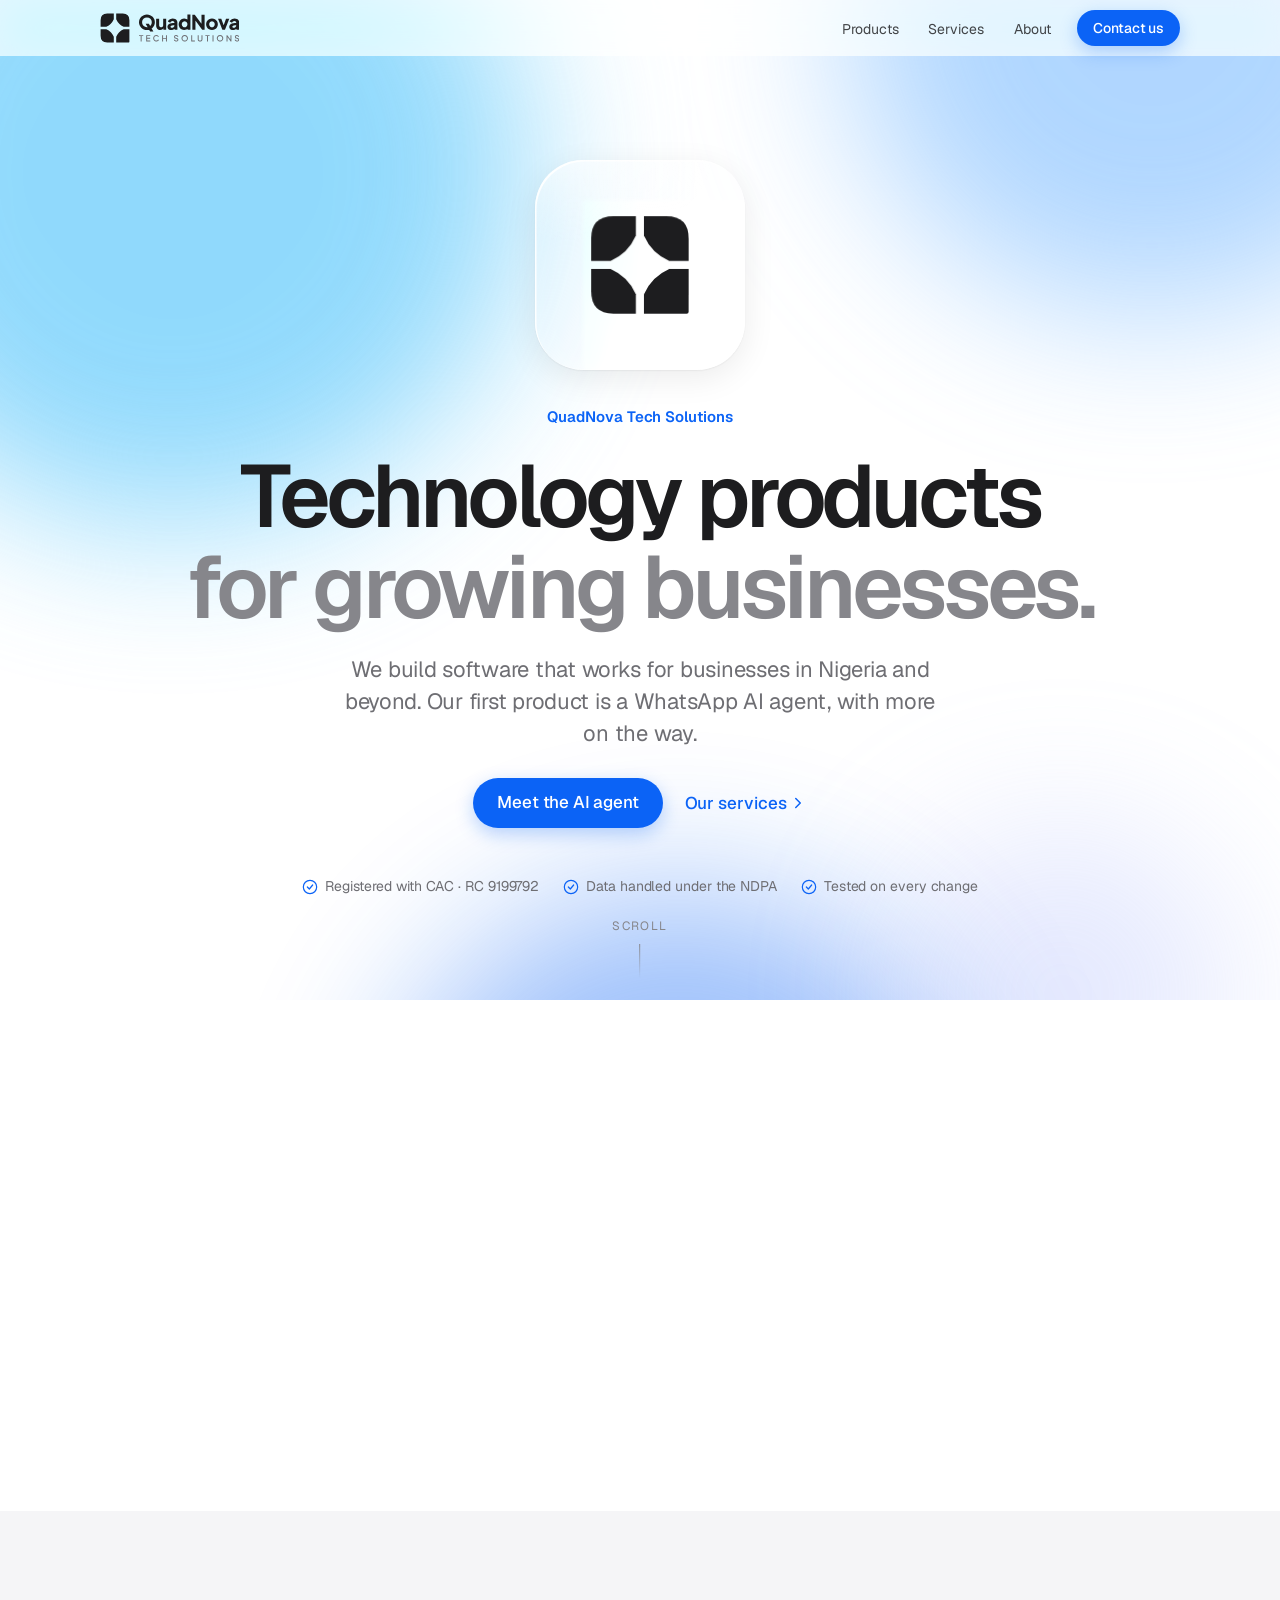
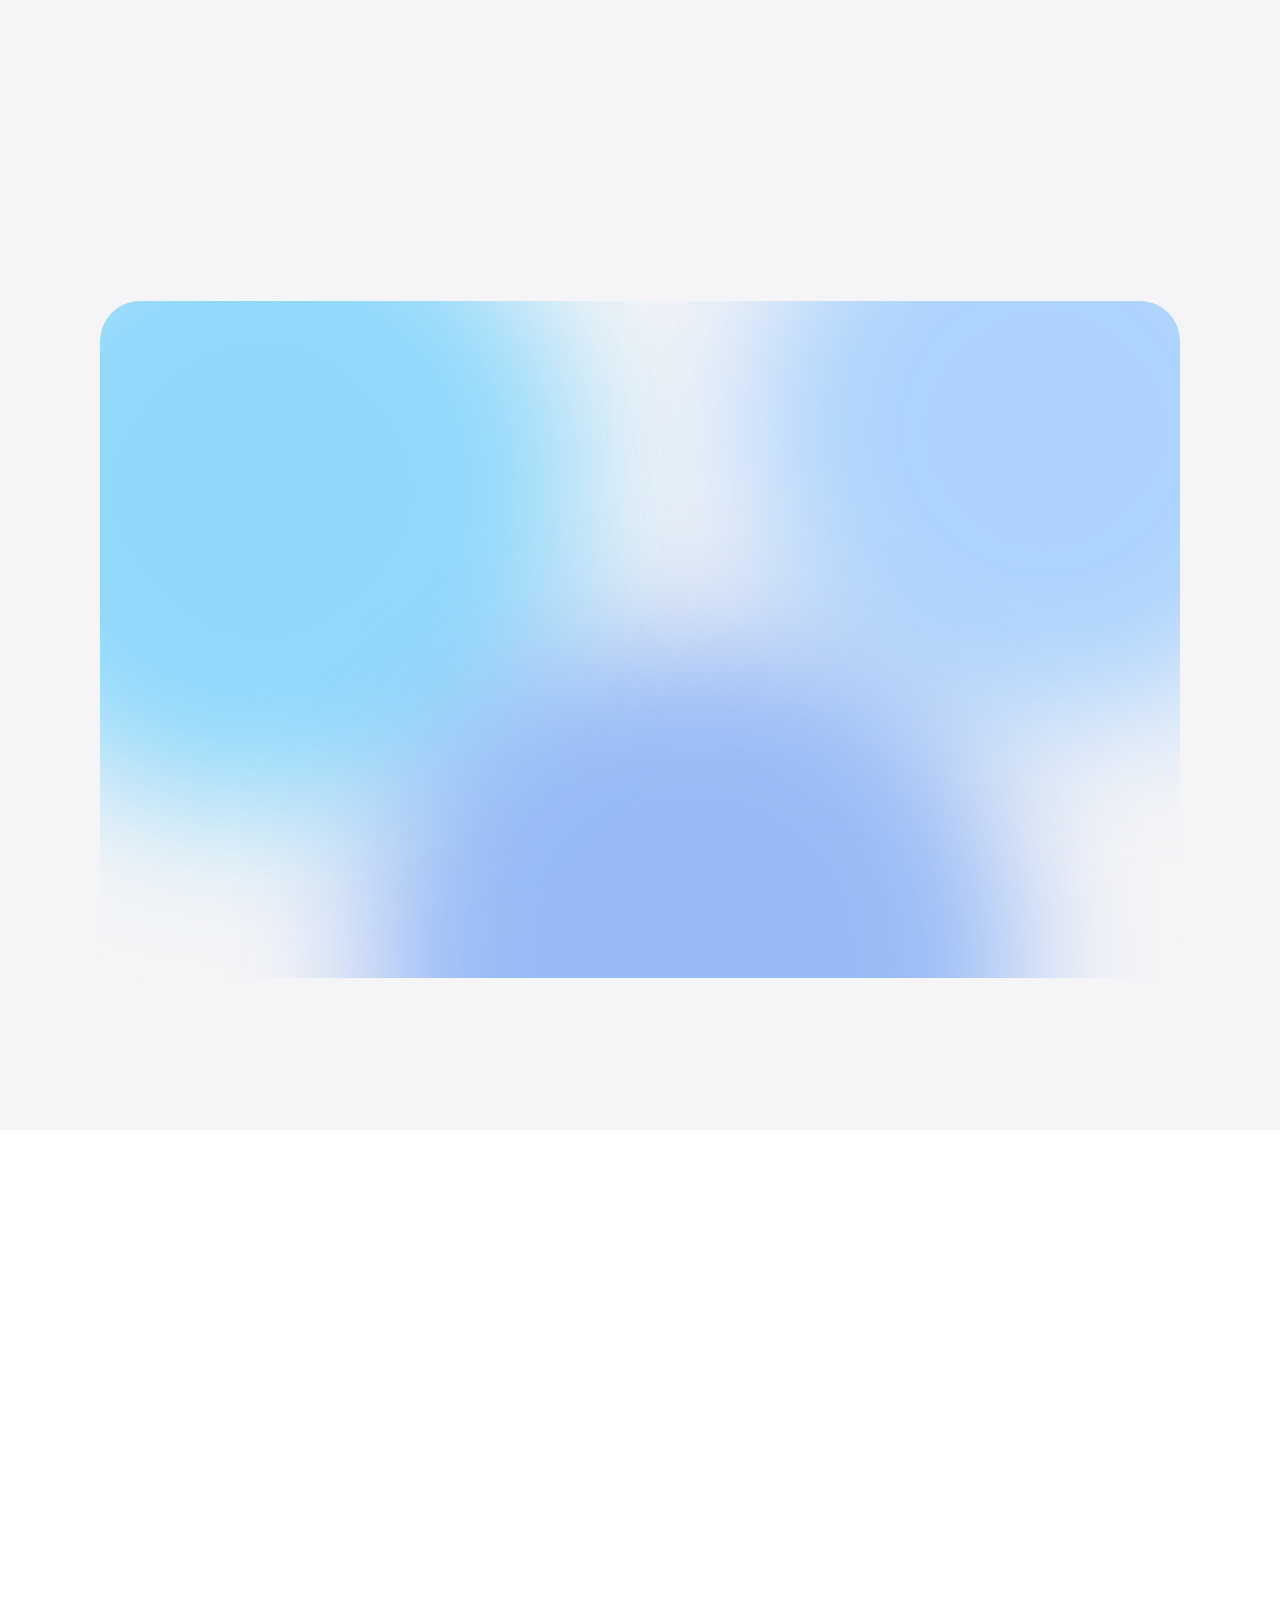
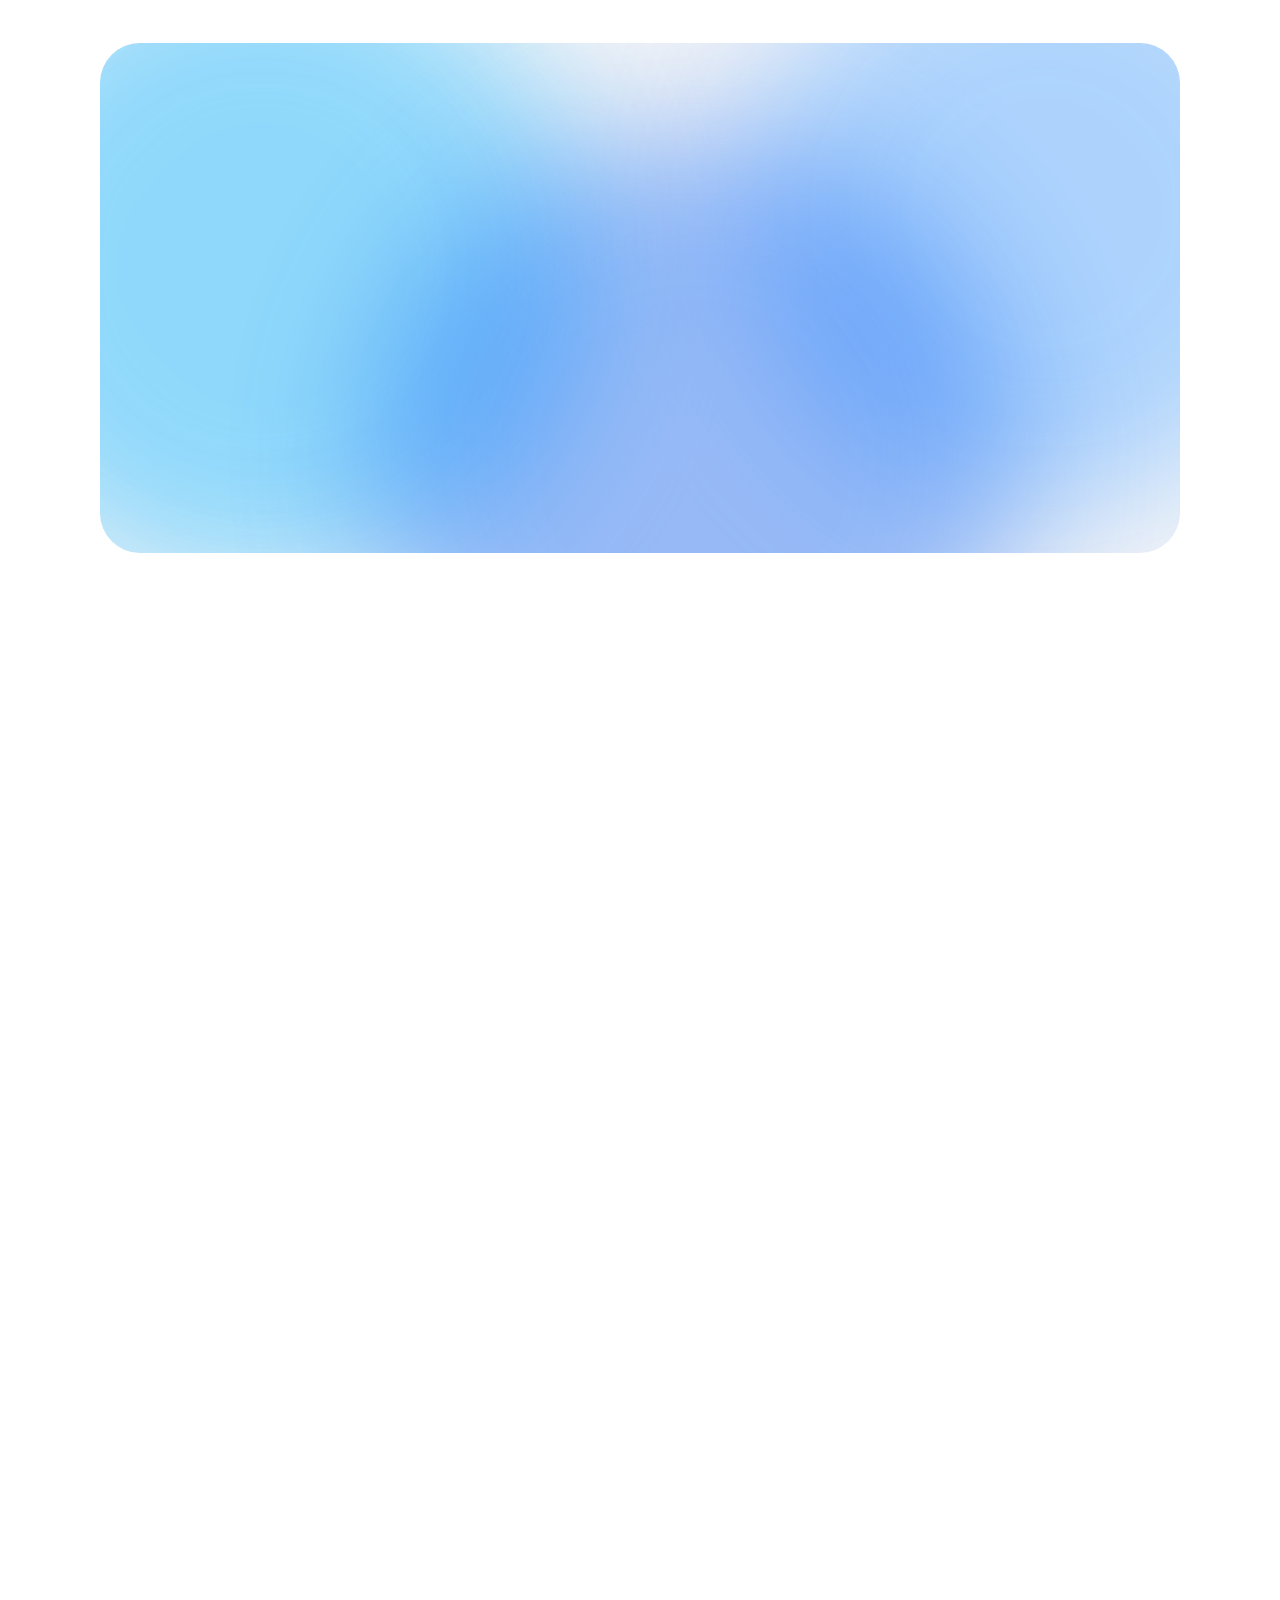
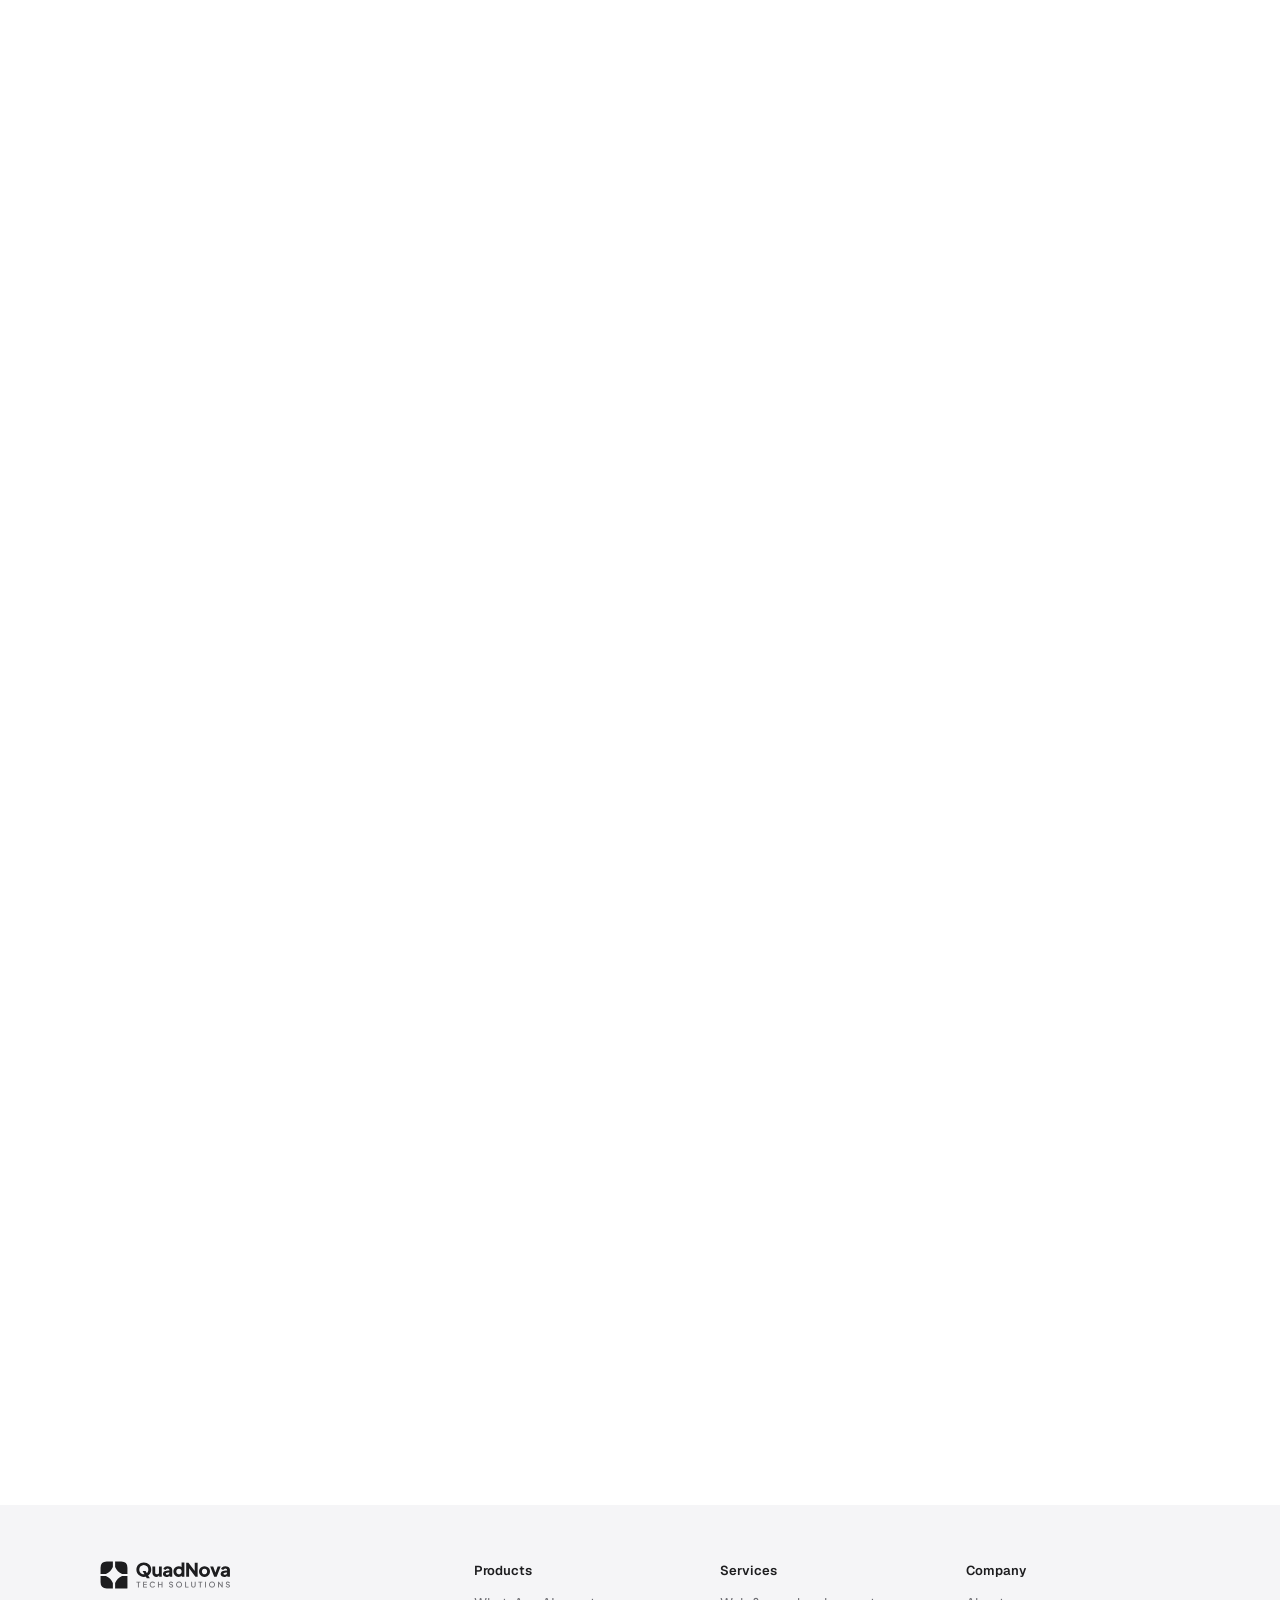
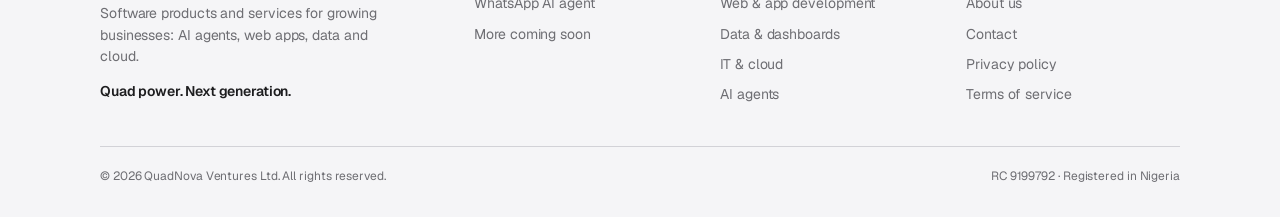
==== commit 756da7ca: "Harden the site: strict Content-Security-Policy, referrer policy, security.txt No inline scripts exi" ====
--- a/index.html
+++ b/index.html
@@ -12,6 +12,8 @@
 <meta property="og:image:height" content="630">
 <meta name="twitter:card" content="summary_large_image">
 <meta name="theme-color" content="#ffffff">
+<meta http-equiv="Content-Security-Policy" content="default-src 'none'; script-src 'self'; style-src 'self'; style-src-attr 'unsafe-inline'; img-src 'self' data:; font-src 'self'; connect-src 'none'; manifest-src 'none'; object-src 'none'; base-uri 'none'; form-action 'none'">
+<meta name="referrer" content="strict-origin-when-cross-origin">
 <link rel="canonical" href="https://quadnova.space/">
 <meta property="og:url" content="https://quadnova.space/">
 <meta property="og:type" content="website">
